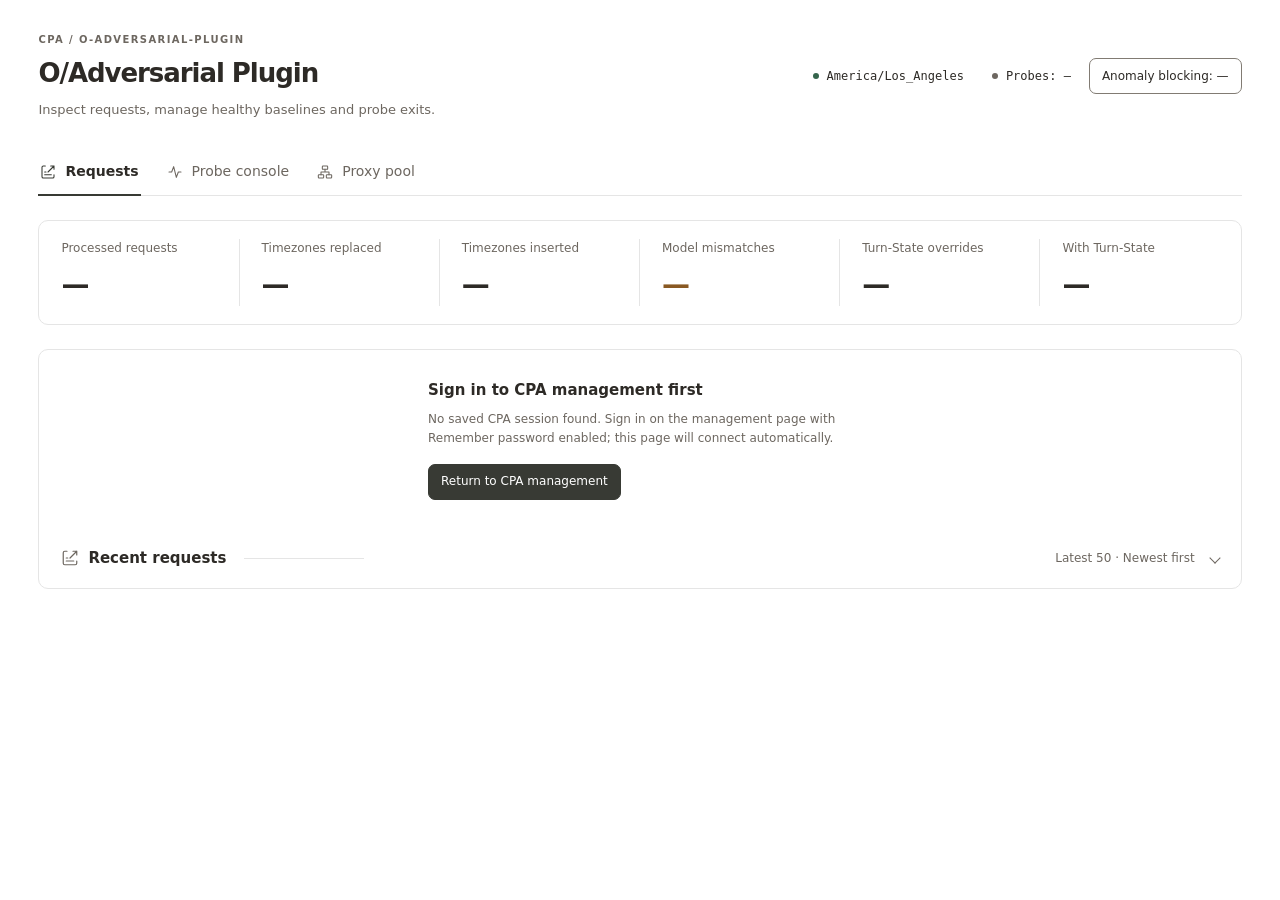
==== src/web/index.html @ 6261b46d "fix(accounts): configure policy and bound evidence Make accepted state lengths configurable, separat" ====
<!doctype html>
<html lang="zh-CN">
<head>
  <meta charset="utf-8">
  <meta name="viewport" content="width=device-width, initial-scale=1">
  <title data-i18n="O/对抗插件 · CPA">O/对抗插件 · CPA</title>
  <style>
    :root{color-scheme:light;--bg:#fff;--card:#fff;--subtle:#f6f6f6;--text:#2d2a26;--muted:#6d6760;--line:#e5e5e5;--control-line:#817b73;--accent:#383a34;--accent-ink:#fff;--soft:#eeefec;--warn:#895923;--warn-bg:#f5ecdf;--ok:#35654c;--ok-bg:#eaf2ed;--danger:#9c4439;--danger-bg:#f8eeeb;--scroll:#a29c95}
    :root[data-theme="light"]{--bg:#faf9f5;--card:#f0eee8;--subtle:#e9e6df;--text:#2d2a26;--muted:#6d6760;--line:#dedbd3;--soft:#e5e7df;--accent:#42483b;--accent-ink:#fff}
    :root[data-theme="dark"]{color-scheme:dark;--bg:#151412;--card:#1d1b18;--subtle:#262320;--text:#f6f4f1;--muted:#c9c3bb;--line:#3a3530;--control-line:#81786d;--accent:#e0ddd5;--accent-ink:#24221e;--soft:#363830;--warn:#efd0a3;--warn-bg:#3a3023;--ok:#b8dfc4;--ok-bg:#293e33;--danger:#f1b9ae;--danger-bg:#452e29;--scroll:#81786d}
    *{box-sizing:border-box;scrollbar-width:thin;scrollbar-color:var(--scroll) var(--subtle)}
    ::-webkit-scrollbar{width:9px;height:9px}::-webkit-scrollbar-track{background:var(--subtle)}::-webkit-scrollbar-thumb{background:var(--scroll);border:2px solid var(--subtle);border-radius:8px}::-webkit-scrollbar-thumb:hover{background:var(--muted)}::-webkit-scrollbar-corner{background:var(--subtle)}
    body{margin:0;background:var(--bg);color:var(--text);font:14px/1.6 system-ui,-apple-system,"Segoe UI","Microsoft YaHei",sans-serif}
    main{max-width:1440px;margin:auto;padding:32px clamp(16px,3vw,40px) 40px}header{display:flex;align-items:center;justify-content:space-between;gap:24px;margin-bottom:28px}
    .eyebrow{font-size:10px;font-weight:650;letter-spacing:.14em;color:var(--muted)}h1{font-size:26px;letter-spacing:-.04em;font-weight:650;margin:5px 0}h2{font-size:15px;font-weight:650;margin:0}p{margin:0;color:var(--muted)}header p{font-size:13px}code{font:12px/1.6 ui-monospace,SFMono-Regular,Consolas,monospace}
    .chip-grid{display:flex;justify-content:flex-end;gap:8px;align-items:center;flex-wrap:wrap;max-width:560px}.target{display:flex;align-items:center;gap:8px;padding:7px 10px;white-space:nowrap;font-size:12px}.dot{width:6px;height:6px;border-radius:50%;background:var(--ok)}
    .tabs{display:flex;gap:24px;border-bottom:1px solid var(--line);margin:0 0 24px}.tabs button.tab{position:relative;border:0;border-radius:0;padding:12px 2px;background:transparent;color:var(--muted);font-size:14px}.tabs button.tab.active{color:var(--text);font-weight:650}.tabs button.tab.active:after{content:"";position:absolute;left:0;right:0;bottom:-1px;height:2px;background:var(--accent)}
    .cards{display:grid;grid-template-columns:repeat(6,minmax(0,1fr));gap:0;margin-bottom:24px;padding:18px 0;background:var(--card);border:1px solid var(--line);border-radius:10px}.cards-four{grid-template-columns:repeat(4,minmax(0,1fr))}.card{min-width:0;padding:0 22px;border-right:1px solid var(--line)}.card:last-child{border:0}.label{font-size:12px;color:var(--muted);margin-bottom:6px}.number{font-size:28px;font-weight:600;line-height:1.5;font-variant-numeric:tabular-nums;overflow-wrap:anywhere}.number.warn{color:var(--warn)}.number.ok{color:var(--ok)}#probe-status{font-size:22px}#probe-priority{font-size:18px}#probe-activity,#pool-policy{font-size:12px;font-weight:450;line-height:1.7}
    .panel{background:var(--card);border:1px solid var(--line);border-radius:10px;overflow:hidden;margin-bottom:24px}.toolbar{display:flex;align-items:center;justify-content:space-between;flex-wrap:wrap;gap:12px;padding:18px 22px;border-bottom:1px solid var(--line)}.actions{display:flex;align-items:center;flex-wrap:wrap;gap:8px;color:var(--muted);font-size:12px}#probe-times{flex-basis:100%;margin-top:2px}
    button,a.primary{cursor:pointer;border:1px solid var(--control-line);border-radius:7px;background:transparent;color:var(--text);padding:7px 12px;min-height:36px;font:inherit;font-size:12px;text-decoration:none}button:hover:not(:disabled){background:var(--subtle);border-color:var(--muted)}button:disabled{opacity:.55;cursor:not-allowed}button.primary,a.primary{background:var(--accent);border-color:var(--accent);color:var(--accent-ink)}button.primary:hover:not(:disabled),a.primary:hover{background:var(--text);color:var(--bg)}a.primary{display:inline-block}
    :is(button,a,input,select,summary,[tabindex]):focus-visible{outline:2px solid var(--accent);outline-offset:3px}.switch-btn.on{background:var(--ok-bg);border-color:var(--ok);color:var(--ok)}.icon-btn{font-size:12px;padding:5px 9px;min-height:32px}.icon-btn.paused{color:var(--accent)}.control-cell{white-space:nowrap}.control-cell button+button{margin-left:6px}
    .table-wrap{overflow:auto;scrollbar-gutter:stable}table{width:100%;border-collapse:collapse;text-align:left;white-space:nowrap}th{font-size:11px;color:var(--muted);font-weight:550;background:var(--subtle);padding:12px 18px}td{padding:16px 18px;border-top:1px solid var(--line);vertical-align:top;font-size:12px}td.model{max-width:210px;white-space:normal;overflow-wrap:anywhere;font-weight:550}tbody tr:hover{background:var(--subtle)}.time{font-size:12px;font-variant-numeric:tabular-nums}.sub,.probe-note{font-size:12px;color:var(--muted)}.none{color:var(--muted)}.src{font-size:11px;color:var(--muted);margin-left:6px}#probe-history td:last-child,#probe-success-history td:last-child{min-width:200px;max-width:440px;white-space:normal;overflow-wrap:anywhere}
    .badge{display:inline-block;padding:3px 8px;border-radius:5px;font-size:11px;font-weight:550;line-height:1.6;background:var(--soft);color:var(--accent)}.badge.inserted,.badge.probe-ok,.badge.state-ok{background:var(--ok-bg);color:var(--ok)}.badge.mismatch,.badge.override,.badge.state-warn{background:var(--warn-bg);color:var(--warn)}.badge.mismatch,.badge.override,.badge.skipped{margin-left:6px}.badge.probe-fail,.badge.state-fail{background:var(--danger-bg);color:var(--danger)}.badge.unchanged,.badge.skipped,.badge.state-off{background:var(--subtle);color:var(--muted)}.badge.state-rest{background:var(--soft);color:var(--accent)}.ttl-cell>.badge{margin:0 4px 5px 0}.paused-row td.model{color:var(--muted)}.ttl-cell,.turnstate,.budget{font-variant-numeric:tabular-nums}.ttl-cell .bar{height:4px;border-radius:2px;background:var(--line);margin:8px 0;max-width:150px}.ttl-cell .bar i{display:block;height:100%;border-radius:inherit;background:var(--ok)}
    .candidate-time{margin-top:16px;color:var(--muted);font-size:11px}
    .probe-records td.model{min-width:130px}
    .ip-toggle{margin-left:6px;padding:3px 8px;border-color:transparent;background:var(--soft);color:var(--accent)}
    .egress-ip{min-width:180px;max-width:300px;white-space:normal;overflow-wrap:anywhere}.egress-ip code{font-variant-numeric:tabular-nums}.egress-ip .sub{margin-top:3px;font-size:11px}
    .probe-records>summary{cursor:pointer;list-style:none}.probe-records>summary::-webkit-details-marker{display:none}.probe-records>summary:after{content:"";width:7px;height:7px;flex-shrink:0;border:solid var(--muted);border-width:0 1.5px 1.5px 0;transform:rotate(45deg);margin-left:4px}.probe-records[open]>summary:after{transform:rotate(225deg)}.probe-records:not([open])>summary{border-bottom:0}.probe-records>summary:hover{background:var(--subtle)}.probe-records>summary .probe-note{margin-left:auto;font-size:12px;font-weight:400}
    .probe-settings{border-bottom:1px solid var(--line)}.probe-settings summary{display:flex;align-items:center;flex-wrap:wrap;gap:12px;padding:14px 22px;cursor:pointer;list-style:none;font-size:12px}.probe-settings summary::-webkit-details-marker{display:none}.probe-settings summary:after{content:"";width:7px;height:7px;border:solid var(--muted);border-width:0 1.5px 1.5px 0;transform:rotate(45deg);margin-left:auto;margin-right:4px}.probe-settings[open] summary:after{transform:rotate(225deg)}.probe-settings summary:hover{background:var(--subtle)}.settings-title{font-weight:600}.settings-body{display:grid;grid-template-columns:1fr 1fr;padding:0 22px 18px;gap:24px}.settings-line{display:flex;align-items:center;flex-wrap:wrap;gap:8px;font-size:12px;padding:14px 0 0;border-top:1px solid var(--line)}.settings-line label{flex-basis:100%;font-weight:550}.settings-line input{width:84px}.settings-line .sub,.settings-line [role=status]{flex-basis:100%}.settings-error{color:var(--danger)}
    input,select{border:1px solid var(--control-line);border-radius:6px;background:var(--bg);color:var(--text);padding:8px 10px;font:inherit;min-height:36px}input[type=checkbox]{accent-color:var(--accent);min-height:auto}input::placeholder{color:var(--muted)}.exit-form{display:grid;grid-template-columns:repeat(2,minmax(0,1fr));gap:16px 24px;padding:22px;border-bottom:1px solid var(--line);background:var(--subtle)}.exit-form label{display:flex;flex-direction:column;gap:6px;font-size:12px}.exit-form input,.exit-form select{width:100%;min-width:0}.exit-form .wide{grid-column:1/-1}.exit-form .check{flex-direction:row;flex-wrap:wrap;align-items:center}.exit-form .check input{width:auto}
    .exit-check{border-top:1px solid var(--line);margin-top:14px;padding-top:12px}.exit-check-head{display:flex;align-items:center;flex-wrap:wrap;gap:10px}.exit-check-head strong{font-size:12px;font-weight:550;margin-right:auto}.exit-check p{font-size:12px;margin-top:8px}.exit-check ol{padding-left:20px;margin:10px 0 0;font-size:12px}.exit-check li{padding:3px 0;overflow-wrap:anywhere}.exit-check code{margin:0 8px}.egress-help{padding:14px 22px;border-bottom:1px solid var(--line);font-size:12px;display:flex;align-items:center;gap:12px;flex-wrap:wrap}.egress-help span{flex:1;min-width:220px}
    .exit-item{padding:20px 22px;border-top:1px solid var(--line)}.exit-item:first-child{border-top:0}.exit-main{display:grid;grid-template-columns:minmax(180px,1fr) minmax(90px,.38fr) minmax(150px,.6fr) auto;gap:20px;align-items:center}.exit-identity{min-width:0}.exit-name{font-size:14px;font-weight:600;margin:0 0 4px;overflow-wrap:anywhere}.exit-address{font:12px/1.6 ui-monospace,SFMono-Regular,Consolas,monospace;color:var(--muted);overflow-wrap:anywhere}.exit-kind{font-size:11px;color:var(--muted);margin-left:8px}.exit-budget .label{margin-bottom:3px}.exit-meta{display:flex;flex-wrap:wrap;gap:6px 20px;margin-top:14px;padding-top:12px;border-top:1px solid var(--line);font-size:12px;color:var(--muted);overflow-wrap:anywhere}.exit-error{flex-basis:100%;min-width:0;white-space:normal}.exit-ops{display:flex;gap:8px;flex-wrap:wrap}.exit-ops .edit{background:var(--soft);border-color:transparent;color:var(--accent)}.exit-ops .edit:hover{border-color:var(--accent)}
    .empty{text-align:center;white-space:normal;color:var(--muted);padding:48px 24px;font-size:13px}.footer{display:flex;justify-content:space-between;flex-wrap:wrap;gap:12px;padding:14px 22px;border-top:1px solid var(--line);color:var(--muted);font-size:11px}.login{padding:28px;max-width:480px;margin:auto}.login h2{margin-bottom:8px}.login p{font-size:12px;margin-bottom:16px}.hidden{display:none!important}.status{font-size:12px;color:var(--muted);margin-top:12px}
    @media(max-width:1100px){header{align-items:flex-start;flex-direction:column;gap:14px}.chip-grid{justify-content:flex-start;max-width:none}.cards:not(.cards-four){grid-template-columns:repeat(3,minmax(0,1fr));row-gap:20px}.cards:not(.cards-four) .card:nth-child(3){border-right:0}.exit-main{grid-template-columns:minmax(0,1fr) auto}.exit-identity{grid-column:1;grid-row:1}.exit-state{grid-column:1;grid-row:2}.exit-budget{grid-column:1;grid-row:3}.exit-ops{grid-column:2;grid-row:1/4;flex-direction:column}}
    @media(max-width:720px){main{padding:22px 14px}.cards,.cards:not(.cards-four){grid-template-columns:repeat(2,minmax(0,1fr));row-gap:20px}.card{padding:0 14px}.card:nth-child(even){border-right:0}.cards:not(.cards-four) .card:nth-child(3){border-right:1px solid var(--line)}h1{font-size:24px}.number{font-size:24px}.toolbar,.exit-item{padding:16px}.toolbar>.actions{flex-basis:100%}.settings-body{grid-template-columns:1fr;padding:0 16px 18px;gap:18px}.probe-settings summary{padding:14px 16px}#settings-summary{order:3;flex-basis:100%}.exit-form{grid-template-columns:1fr;padding:16px}.exit-main{gap:12px}.tabs{gap:6px 18px;flex-wrap:wrap}button,.icon-btn,input,select,a.primary{min-height:44px}.table-wrap{max-width:100%}th,td{padding:12px}.chip-grid{gap:4px}.target{padding:4px 7px}.footer{padding:14px 16px}#probe-values-wrap th:last-child,#probe-values-wrap td:last-child{position:sticky;right:0;background:var(--card);border-left:1px solid var(--line)}.control-cell button{display:block;margin:0 0 6px!important}}
    .section-icon{width:18px;height:18px;flex:none;color:var(--muted)}.section-heading,.settings-title,.tabs button.tab{display:inline-flex;align-items:center;gap:9px}.section-heading{flex:1;min-width:160px}.section-heading:after{content:"";height:1px;background:var(--line);flex:1;min-width:24px;max-width:120px;margin-left:9px}.tabs .section-icon{width:16px;height:16px}.tabs .active .section-icon{color:var(--accent)}.egress-name{max-width:260px;min-width:140px;white-space:normal;overflow-wrap:anywhere}@media(max-width:1100px){html:not([lang^="zh"]) .cards-four{grid-template-columns:repeat(2,minmax(0,1fr));row-gap:18px}html:not([lang^="zh"]) .cards-four .card:nth-child(2){border-right:0}}
    @media(max-width:720px){#view-pool .cards-four{grid-template-columns:repeat(3,minmax(0,1fr))}#view-pool .card:nth-child(2){border-right:1px solid var(--line)}#view-pool .card:nth-child(3){border-right:0}#view-pool .card:last-child{grid-column:1/-1;border-top:1px solid var(--line);padding-top:14px}}
    @media(forced-colors:active){button,.badge,.tabs button.tab.active{border:1px solid ButtonText}.tabs button.tab.active:after{background:Highlight}}
  </style>
</head>
<body>
<main>
  <header>
    <div><div class="eyebrow">CPA / O-ADVERSARIAL-PLUGIN</div><h1><span data-i18n="O/对抗插件">O/对抗插件</span></h1><p><span data-i18n="查看请求处理、管理健康基线与探测出口。">查看请求处理、管理健康基线与探测出口。</span></p></div>
    <div class="chip-grid"><div class="target"><span class="dot"></span><code>America/Los_Angeles</code></div><div class="target hidden" id="override-chip" title="请求侧 X-Codex-Turn-State 覆写状态" data-i18n-title="请求侧 X-Codex-Turn-State 覆写状态"><span class="dot" id="override-dot"></span><code id="override-label"><span data-i18n="覆写：—">覆写：—</span></code></div><div class="target" title="探测引擎状态" data-i18n-title="探测引擎状态"><span class="dot" id="probe-dot"></span><code id="probe-label"><span data-i18n="探测：—">探测：—</span></code></div><button id="reject-toggle" type="button" class="switch-btn" title="业务流量确认异常时按此开关拦截；探测失败仅在没有可用健康基线时参与拦截，预备失败不影响仍有效的业务值" data-i18n-title="业务流量确认异常时按此开关拦截；探测失败仅在没有可用健康基线时参与拦截，预备失败不影响仍有效的业务值"><span data-i18n="异常请求拦截：—">异常请求拦截：—</span></button></div>
  </header>
  <nav class="tabs" aria-label="插件功能" data-i18n-aria-label="插件功能">
    <button id="tab-records" type="button" class="tab active" aria-current="page"><svg class="section-icon" viewBox="0 0 24 24" fill="none" stroke="currentColor" stroke-width="1.6" stroke-linecap="round" stroke-linejoin="round" aria-hidden="true" focusable="false"><path d="M8 3H5a2 2 0 0 0-2 2v14a2 2 0 0 0 2 2h14a2 2 0 0 0 2-2v-3"/><path d="M16 3h5v5M21 3l-9 9M7 12h2M7 16h10"/></svg><span><span data-i18n="请求记录">请求记录</span></span></button>
    <button id="tab-router" type="button" class="tab"><svg class="section-icon" viewBox="0 0 24 24" fill="none" stroke="currentColor" stroke-width="1.6" stroke-linecap="round" stroke-linejoin="round" aria-hidden="true" focusable="false"><path d="M3 12h4l3-8 4 16 3-8h4"/></svg><span><span data-i18n="探测控制台">探测控制台</span></span></button>
    <button id="tab-pool" type="button" class="tab"><svg class="section-icon" viewBox="0 0 24 24" fill="none" stroke="currentColor" stroke-width="1.6" stroke-linecap="round" stroke-linejoin="round" aria-hidden="true" focusable="false"><rect x="8" y="3" width="8" height="5" rx="1"/><rect x="2" y="16" width="8" height="5" rx="1"/><rect x="14" y="16" width="8" height="5" rx="1"/><path d="M12 8v4M6 16v-4h12v4"/></svg><span><span data-i18n="代理池">代理池</span></span></button>
  </nav>
  <section id="view-records">
    <section class="cards" aria-label="处理统计" data-i18n-aria-label="处理统计">
      <div class="card"><div class="label"><span data-i18n="已处理请求">已处理请求</span></div><div class="number" id="total">—</div></div>
      <div class="card"><div class="label"><span data-i18n="已替换时区">已替换时区</span></div><div class="number" id="replaced">—</div></div>
      <div class="card"><div class="label"><span data-i18n="已补充时区">已补充时区</span></div><div class="number" id="inserted">—</div></div>
      <div class="card"><div class="label"><span data-i18n="上游模型不一致">上游模型不一致</span></div><div class="number warn" id="mismatches">—</div></div>
      <div class="card"><div class="label"><span data-i18n="Turn-State 已覆写">Turn-State 已覆写</span></div><div class="number" id="overridden">—</div></div>
      <div class="card"><div class="label"><span data-i18n="含 Turn-State">含 Turn-State</span></div><div class="number" id="turnstates">—</div></div>
    </section>
    <section class="panel">
      <div class="login hidden" id="auth-notice">
        <h2><span data-i18n="请先登录 CPA 管理页">请先登录 CPA 管理页</span></h2><p id="auth-message" role="status"></p>
        <a class="primary" id="management-login" target="_top"><span data-i18n="返回 CPA 管理页">返回 CPA 管理页</span></a>
      </div>
      <details class="probe-records" id="request-history-panel">
      <summary class="toolbar"><h2 class="section-heading"><svg class="section-icon" viewBox="0 0 24 24" fill="none" stroke="currentColor" stroke-width="1.6" stroke-linecap="round" stroke-linejoin="round" aria-hidden="true" focusable="false"><path d="M8 3H5a2 2 0 0 0-2 2v14a2 2 0 0 0 2 2h14a2 2 0 0 0 2-2v-3"/><path d="M16 3h5v5M21 3l-9 9M7 12h2M7 16h10"/></svg><span><span data-i18n="最近请求">最近请求</span></span></h2><span class="probe-note" data-i18n="最近 50 条 · 最新在前">最近 50 条 · 最新在前</span></summary>
      <div class="toolbar"><span id="refresh-note"><span data-i18n="正在连接">正在连接</span></span><button id="refresh" type="button" disabled><span data-i18n="刷新">刷新</span></button></div>
      <div class="table-wrap hidden" id="results" tabindex="0" role="region" aria-label="最近请求，可横向滚动" data-i18n-aria-label="最近请求，可横向滚动"><table>
        <thead><tr><th><span data-i18n="请求时间（UTC+8）">请求时间（UTC+8）</span></th><th><span data-i18n="模型">模型</span></th><th><span data-i18n="上游响应模型">上游响应模型</span></th><th><span data-i18n="原时区">原时区</span></th><th><span data-i18n="替换后时区">替换后时区</span></th><th><span data-i18n="处理方式">处理方式</span></th><th>X-Codex-Turn-State</th></tr></thead>
        <tbody id="rows"></tbody>
      </table></div>
      <div class="footer"><span><span data-i18n="保留最近 200 条记录 · 本地快照自动恢复">保留最近 200 条记录 · 本地快照自动恢复</span></span><span><span data-i18n="自动复用 CPA 登录">自动复用 CPA 登录</span></span></div>
      </details>
    </section>
  </section>
  <section id="view-router" class="hidden">
    <section class="cards cards-four" aria-label="探测统计" data-i18n-aria-label="探测统计">
      <div class="card"><div class="label"><span data-i18n="探测状态">探测状态</span></div><div class="number" id="probe-status">—</div></div>
      <div class="card"><div class="label"><span data-i18n="优先探测模型">优先探测模型</span></div><div class="number" id="probe-priority">—</div></div>
      <div class="card"><div class="label"><span data-i18n="探测成功 / 总探测">探测成功 / 总探测</span></div><div class="number" id="probe-counts">—</div></div>
      <div class="card"><div class="label"><span data-i18n="最近探测活动">最近探测活动</span></div><div class="number" id="probe-activity">—</div></div>
    </section>
    <details class="panel probe-records" id="account-routing-panel" open>
      <summary class="toolbar"><h2 class="section-heading"><svg class="section-icon" viewBox="0 0 24 24" fill="none" stroke="currentColor" stroke-width="1.6" stroke-linecap="round" stroke-linejoin="round" aria-hidden="true" focusable="false"><path d="M4 6h16M4 12h10M4 18h7"/><path d="m15 15 3 3 4-5"/></svg><span data-i18n="实验性账号健康路由">实验性账号健康路由</span></h2><span class="probe-note" id="account-routing-note" data-i18n="只读监测">只读监测</span></summary>
      <div class="table-wrap" tabindex="0" role="region" aria-label="账号与模型健康状态，可横向滚动" data-i18n-aria-label="账号与模型健康状态，可横向滚动"><table>
        <thead><tr><th data-i18n="账号标识">账号标识</th><th data-i18n="模型族">模型族</th><th data-i18n="健康状态">健康状态</th><th data-i18n="State 长度">State 长度</th><th data-i18n="最近观测（UTC+8）">最近观测（UTC+8）</th><th data-i18n="冷却 / 原因">冷却 / 原因</th></tr></thead>
        <tbody id="account-routing-rows"></tbody>
      </table></div>
      <div class="footer"><span data-i18n="仅展示脱敏账号标识及探测、业务观测结果，不展示凭据。">仅展示脱敏账号标识及探测、业务观测结果，不展示凭据。</span><span data-i18n="同优先级内路由 · 全部冷却时回退 CPA 原调度">同优先级内路由 · 全部冷却时回退 CPA 原调度</span></div>
    </details>
    <section class="panel">
      <div class="toolbar"><h2 class="section-heading"><svg class="section-icon" viewBox="0 0 24 24" fill="none" stroke="currentColor" stroke-width="1.6" stroke-linecap="round" stroke-linejoin="round" aria-hidden="true" focusable="false"><path d="m12 3 8 3v6c0 5-8 9-8 9s-8-4-8-9V6l8-3Z"/><path d="m8 12 3 3 5-6"/></svg><span><span data-i18n="模型健康基线">模型健康基线</span></span></h2><div class="actions"><button id="round-start" type="button" class="primary" title="启用自动预备并开始一轮探测：跳过健康值仍充裕或已备好接班值的模型；所有任务串行执行" data-i18n-title="启用自动预备并开始一轮探测：跳过健康值仍充裕或已备好接班值的模型；所有任务串行执行"><span data-i18n="开始探测">开始探测</span></button><button id="round-stop" type="button" title="取消本轮排队和在途探测，在下一个尝试边界生效；保持自动预备原状态，临近到期时仍可再次探测" data-i18n-title="取消本轮排队和在途探测，在下一个尝试边界生效；保持自动预备原状态，临近到期时仍可再次探测"><span data-i18n="停止当前轮">停止当前轮</span></button><button id="all-stop" type="button" title="取消所有探测并停止自动预备；重启后保持停止，直到再次点击开始探测；已获得的健康值保留" data-i18n-title="取消所有探测并停止自动预备；重启后保持停止，直到再次点击开始探测；已获得的健康值保留"><span data-i18n="停止全部">停止全部</span></button><span id="probe-times" class="probe-note">—</span></div></div>
      <details class="probe-settings" id="probe-settings">
        <summary><span class="settings-title"><svg class="section-icon" viewBox="0 0 24 24" fill="none" stroke="currentColor" stroke-width="1.6" stroke-linecap="round" stroke-linejoin="round" aria-hidden="true" focusable="false"><path d="M4 7h8m4 0h4M4 17h3m4 0h9"/><circle cx="14" cy="7" r="2"/><circle cx="9" cy="17" r="2"/></svg><span><span data-i18n="探测设置">探测设置</span></span></span><span class="sub" id="settings-summary"><span data-i18n="提前预备 · 串行间隔">提前预备 · 串行间隔</span></span></summary>
        <div class="settings-body">
      <div class="settings-line"><label for="prefetch-minutes"><span data-i18n="提前预备">提前预备</span></label><input id="prefetch-minutes" type="number" min="0" step="1" inputmode="numeric" aria-label="提前预备分钟数" data-i18n-aria-label="提前预备分钟数"><span><span data-i18n="分钟">分钟</span></span><button id="prefetch-save" type="button"><span data-i18n="确认保存">确认保存</span></button><span id="prefetch-feedback" role="status"></span><span class="sub"><span data-i18n="有效期结束前提前准备下一份健康值。0 关闭自动预备；保存不会恢复已停止或暂停的探测。">有效期结束前提前准备下一份健康值。0 关闭自动预备；保存不会恢复已停止或暂停的探测。</span></span></div>
      <div class="settings-line"><label for="probe-interval-seconds"><span data-i18n="串行间隔">串行间隔</span></label><input id="probe-interval-seconds" type="number" min="1" max="3600" step="1" inputmode="numeric" aria-label="探测串行间隔秒数" data-i18n-aria-label="探测串行间隔秒数"><span><span data-i18n="秒">秒</span></span><button id="probe-interval-save" type="button"><span data-i18n="确认保存">确认保存</span></button><span id="probe-interval-feedback" role="status"></span><span class="sub"><span data-i18n="1–3600 秒，设置重试与跨模型探测的等待时间。下一次等待起生效，重启后保留。">1–3600 秒，设置重试与跨模型探测的等待时间。下一次等待起生效，重启后保留。</span></span></div>
        </div>
      </details>
      <div class="table-wrap" id="probe-values-wrap" tabindex="0" role="region" aria-label="模型健康基线，可横向滚动" data-i18n-aria-label="模型健康基线，可横向滚动"><table>
        <thead><tr><th><span data-i18n="模型">模型</span></th><th><span data-i18n="状态长度">状态长度</span></th><th><span data-i18n="来源">来源</span></th><th><span data-i18n="签发时间（UTC+8）">签发时间（UTC+8）</span></th><th><span data-i18n="到期时间（UTC+8）">到期时间（UTC+8）</span></th><th><span data-i18n="有效期 / 状态">有效期 / 状态</span></th><th><span data-i18n="操作">操作</span></th></tr></thead>
        <tbody id="probe-values"></tbody>
      </table></div>
    </section>
    <details class="panel probe-records" id="probe-history-panel">
      <summary class="toolbar"><h2 class="section-heading"><svg class="section-icon" viewBox="0 0 24 24" fill="none" stroke="currentColor" stroke-width="1.6" stroke-linecap="round" stroke-linejoin="round" aria-hidden="true" focusable="false"><path d="M3 11a9 9 0 1 1 2.7 7M3 4v7h7"/><path d="M12 7v5l3 2"/></svg><span><span data-i18n="探测记录">探测记录</span></span></h2><span class="probe-note"><span data-i18n="最近 50 条 · 最新在前">最近 50 条 · 最新在前</span></span></summary>
      <div class="table-wrap" id="probe-history-wrap" tabindex="0" role="region" aria-label="探测记录，可横向滚动" data-i18n-aria-label="探测记录，可横向滚动"><table>
        <thead><tr><th><span data-i18n="时间（UTC+8）">时间（UTC+8）</span></th><th><span data-i18n="模型">模型</span></th><th><span data-i18n="出口">出口</span></th><th><span data-i18n="代理回报地址">代理回报地址</span> <button class="ip-toggle" type="button" id="probe-ip-toggle" aria-pressed="false" aria-label="显示出口 IP" data-i18n="显示" data-i18n-aria-label="显示出口 IP">显示</button></th><th><span data-i18n="结果">结果</span></th><th><span data-i18n="耗时">耗时</span></th><th><span data-i18n="说明">说明</span></th></tr></thead>
        <tbody id="probe-history"></tbody>
      </table></div>
    </details>
    <details class="panel probe-records" id="probe-success-history-panel">
      <summary class="toolbar"><h2 class="section-heading"><svg class="section-icon" viewBox="0 0 24 24" fill="none" stroke="currentColor" stroke-width="1.6" stroke-linecap="round" stroke-linejoin="round" aria-hidden="true" focusable="false"><circle cx="12" cy="12" r="9"/><path d="m8 12 3 3 5-6"/></svg><span><span data-i18n="成功记录">成功记录</span></span></h2><span class="probe-note"><span data-i18n="独立保留最近 50 条 · 最新在前">独立保留最近 50 条 · 最新在前</span></span></summary>
      <div class="table-wrap" id="probe-success-history-wrap" tabindex="0" role="region" aria-label="成功记录，可横向滚动" data-i18n-aria-label="成功记录，可横向滚动"><table>
        <thead><tr><th><span data-i18n="时间（UTC+8）">时间（UTC+8）</span></th><th><span data-i18n="模型">模型</span></th><th><span data-i18n="出口">出口</span></th><th><span data-i18n="代理回报地址">代理回报地址</span> <button class="ip-toggle" type="button" id="probe-success-ip-toggle" aria-pressed="false" aria-label="显示出口 IP" data-i18n="显示" data-i18n-aria-label="显示出口 IP">显示</button></th><th><span data-i18n="结果">结果</span></th><th><span data-i18n="耗时">耗时</span></th><th><span data-i18n="说明">说明</span></th></tr></thead>
        <tbody id="probe-success-history"></tbody>
      </table></div>
    </details>
  </section>
  <section id="view-pool" class="hidden">
    <section class="cards cards-four" aria-label="代理池统计" data-i18n-aria-label="代理池统计">
      <div class="card"><div class="label"><span data-i18n="出口总数">出口总数</span></div><div class="number" id="pool-total">—</div></div>
      <div class="card"><div class="label"><span data-i18n="可用出口">可用出口</span></div><div class="number ok" id="pool-active">—</div></div>
      <div class="card"><div class="label"><span data-i18n="冷却 / 轮休">冷却 / 轮休</span></div><div class="number warn" id="pool-cooling">—</div></div>
      <div class="card"><div class="label"><span data-i18n="冷却策略">冷却策略</span></div><div class="number" id="pool-policy">—</div></div>
    </section>
    <section class="panel">
      <div class="toolbar"><h2 class="section-heading"><svg class="section-icon" viewBox="0 0 24 24" fill="none" stroke="currentColor" stroke-width="1.6" stroke-linecap="round" stroke-linejoin="round" aria-hidden="true" focusable="false"><rect x="8" y="3" width="8" height="5" rx="1"/><rect x="2" y="16" width="8" height="5" rx="1"/><rect x="14" y="16" width="8" height="5" rx="1"/><path d="M12 8v4M6 16v-4h12v4"/></svg><span><span data-i18n="代理出口池">代理出口池</span></span></h2><div class="actions"><span class="probe-note" id="pool-note"><span data-i18n="普通出口成功后轮休，聚合池永不冷却">普通出口成功后轮休，聚合池永不冷却</span></span><button id="pool-add" type="button"><span data-i18n="新增代理 / 聚合池">新增代理 / 聚合池</span></button><button id="pool-reset-all" type="button" title="全部重置：立即清除所有出口的冷却 / 轮休" data-i18n-title="全部重置：立即清除所有出口的冷却 / 轮休"><span data-i18n="全部重置">全部重置</span></button></div></div>
      <div id="exit-form" class="exit-form hidden">
        <h2 id="exit-form-title" class="wide"><span data-i18n="新增代理">新增代理</span></h2>
        <label><span data-i18n="名称">名称</span><input id="exit-label" type="text" maxlength="64" placeholder="可选，例如备用出口" data-i18n-placeholder="可选，例如备用出口"></label>
        <label><span data-i18n="类型">类型</span><select id="exit-kind"><option value="plain"><span data-i18n="单代理">单代理</span></option><option value="pool"><span data-i18n="Pool 聚合代理池">Pool 聚合代理池</span></option></select></label>
        <label class="wide"><span data-i18n="代理地址">代理地址</span><input id="exit-url" type="text" autocomplete="off" spellcheck="false" placeholder="例如 socks5h://proxy.example.com:1080" data-i18n-placeholder="例如 socks5h://proxy.example.com:1080"></label>
        <label><span data-i18n="用户名">用户名</span><input id="exit-username" type="text" autocomplete="off" placeholder="编辑时留空保留原值" data-i18n-placeholder="编辑时留空保留原值"></label>
        <label><span data-i18n="密码">密码</span><input id="exit-password" type="password" autocomplete="new-password" placeholder="编辑时留空保留原值" data-i18n-placeholder="编辑时留空保留原值"></label>
        <label class="check wide"><input id="exit-clear-auth" type="checkbox"><span data-i18n="清除已有认证（无认证代理）">清除已有认证（无认证代理）</span><span id="exit-auth-note" class="sub"></span></label>
        <label><span data-i18n="每轮基础次数">每轮基础次数</span><input id="exit-attempts" type="number" min="0" max="1000000" step="1" value="0"><span class="sub"><span data-i18n="0 继承全局：单代理 3 次，聚合池 100 次，以实际配置为准">0 继承全局：单代理 3 次，聚合池 100 次，以实际配置为准</span></span></label>
        <label><span data-i18n="探测次数倍率">探测次数倍率</span><input id="exit-multiplier" type="number" min="0.01" max="100" step="0.01" value="1"><span class="sub"><span data-i18n="每轮预算 = 基础次数 × 倍率，向上取整">每轮预算 = 基础次数 × 倍率，向上取整</span></span></label>
        <div class="actions wide"><button id="exit-save" type="button"><span data-i18n="确认保存">确认保存</span></button><button id="exit-cancel" type="button"><span data-i18n="取消">取消</span></button><span id="exit-feedback" role="status"></span></div>
        <p class="sub wide"><span data-i18n="保存后加入总代理池，后续尝试使用新参数；已发出的请求允许结束。不会自动启动探测，也不会解除原有禁用状态。面板配置优先于配置文件并在重启后保留。">保存后加入总代理池，后续尝试使用新参数；已发出的请求允许结束。不会自动启动探测，也不会解除原有禁用状态。面板配置优先于配置文件并在重启后保留。</span></p>
      </div>
      <div class="egress-help"><span data-i18n="公网实测通过所选出口向 ipify 发起 3 次独立请求，仅代表采样连接，不等同于某次模型探测出口。">公网实测通过所选出口向 ipify 发起 3 次独立请求，仅代表采样连接，不等同于某次模型探测出口。</span><button id="pool-ip-toggle" class="ip-toggle" type="button" data-i18n="显示" data-i18n-aria-label="显示出口 IP" aria-label="显示出口 IP" aria-pressed="false">显示</button></div>
      <div id="pool-wrap"><div id="pool-rows" role="list" aria-label="代理出口" data-i18n-aria-label="代理出口"></div></div>
    </section>
  </section>
  <p class="status" id="status" role="status"></p>
</main>
<script>
  // UI message -> [English, Traditional Chinese, Russian]. Simplified Chinese is the key.
  const messages={
    "实验性账号健康路由":["Experimental account health routing", "實驗性帳號健康路由", "Экспериментальная маршрутизация аккаунтов"],
    "只读监测":["Read-only monitoring", "唯讀監測", "Мониторинг без управления"],
    "账号与模型健康状态，可横向滚动":["Account and model health, horizontally scrollable", "帳號與模型健康狀態，可橫向捲動", "Состояние аккаунтов и моделей, горизонтальная прокрутка"],
    "账号标识":["Account ID", "帳號識別", "Идентификатор аккаунта"],
    "模型族":["Model family", "模型族", "Семейство моделей"],
    "健康状态":["Health", "健康狀態", "Состояние"],
    "State 长度":["State length", "State 長度", "Длина State"],
    "最近观测（UTC+8）":["Last observation (UTC+8)", "最近觀測（UTC+8）", "Последнее наблюдение (UTC+8)"],
    "冷却 / 原因":["Cooldown / reason", "冷卻 / 原因", "Ожидание / причина"],
    "仅展示脱敏账号标识及探测、业务观测结果，不展示凭据。":["Only masked account IDs and probe/traffic evidence are shown. Credentials are never displayed.", "僅顯示去識別帳號及探測、業務觀測結果，不顯示憑據。", "Показаны только обезличенные аккаунты и результаты проверок/запросов, без учётных данных."],
    "同优先级内路由 · 全部冷却时回退 CPA 原调度":["Routes within the same priority; all cooling falls back to CPA", "同優先級內路由 · 全部冷卻時回退 CPA 原調度", "Одинаковый приоритет; если все ожидают — выбор CPA"],
    "配置错误：{error}":["Configuration error: {error}", "設定錯誤：{error}", "Ошибка настройки: {error}"],
    "路由已开启 · 同优先级健康优先":["Routing enabled · healthy accounts first within the same priority", "路由已開啟 · 同優先級健康優先", "Маршрутизация включена · исправные аккаунты одного приоритета"],
    "只读监测 · 路由未开启":["Monitoring only · routing disabled", "唯讀監測 · 路由未開啟", "Только мониторинг · маршрутизация отключена"],
    "鉴权失败":["Authentication failed", "驗證失敗", "Ошибка аутентификации"],
    "瞬时失败":["Transient failure", "暫時失敗", "Временный сбой"],
    "待观察":["Awaiting evidence", "待觀察", "Ожидание данных"],
    "冷却 {time}":["Cooldown {time}", "冷卻 {time}", "Ожидание {time}"],
    "尚无账号级使用记录。完成一次 Codex 请求后，这里会按脱敏 AuthID 展示健康证据。":["No account evidence yet. Completed Codex requests appear with masked account IDs.", "尚無帳號級使用記錄。完成 Codex 請求後，將以去識別 AuthID 顯示健康證據。", "Данных об аккаунтах пока нет. После запросов Codex здесь появятся обезличенные результаты."],
    "健康":["Healthy", "健康", "Исправен"],
    "降级":["Degraded", "降級", "Ухудшение"],
    "预备就绪（{time}）":["Candidate ready ({time})","預備就緒（{time}）","Замена готова ({time})"],
    " · 本轮结束后继续自动预备":[" · Auto-prefetch continues after this round", " · 本輪結束後繼續自動預備", " · Автоподготовка продолжится после раунда"],
    " · 现有基线继续使用":[" · Existing baseline remains in use", " · 現有基線繼續使用", " · Текущий эталон остаётся в работе"],
    "0 继承全局：单代理 3 次，聚合池 100 次，以实际配置为准":["0 inherits the global setting: usually 3 for single proxies and 100 for pools.", "0 繼承全域：單一代理 3 次，聚合池 100 次，以實際設定為準", "0 — наследовать общую настройку: обычно 3 для прокси и 100 для пула."],
    "1–3600 秒，设置重试与跨模型探测的等待时间。下一次等待起生效，重启后保留。":["1–3600 seconds between retries and models. Applies from the next wait and persists after restart.", "1–3600 秒，設定重試與跨模型探測的等待時間。下次等待起生效，重新啟動後保留。", "1–3600 секунд между повторами и моделями. Действует со следующего ожидания и сохраняется после перезапуска."],
    "长度符合配置策略":["Length matches configured policy", "長度符合設定策略", "Длина соответствует настроенной политике"],
    "CPA 登录已失效，请返回管理页重新登录。":["Your CPA session has expired. Sign in again on the management page.", "CPA 登入已失效，請返回管理頁重新登入。", "Сеанс CPA истёк. Войдите снова на странице управления."],
    "O/对抗插件":["O/Adversarial Plugin", "O/對抗外掛", "O/Adversarial Plugin"],
    "O/对抗插件 · CPA":["O/Adversarial Plugin · CPA", "O/對抗外掛 · CPA", "O/Adversarial Plugin · CPA"],
    "Pool 聚合代理池":["Aggregated proxy pool", "聚合代理池", "Агрегированный пул прокси"],
    "Turn-State 已覆写":["Turn-State overrides", "Turn-State 已覆寫", "Подмены Turn-State"],
    "{base} × {multiplier} = {count} 次":["Attempts: {base} × {multiplier} = {count}", "{base} × {multiplier} = {count} 次", "Попытки: {base} × {multiplier} = {count}"],
    "{count} 分钟":["{count} min", "{count} 分鐘", "{count} мин"],
    "{count} 字节":["{count} bytes", "{count} 位元組", "{count} байт"],
    "{error}（{rounds} 轮，最后于 {time}（UTC+8）；是否自动补充取决于预备开关、模型暂停与基线状态）":["{error} ({rounds} rounds, last at {time} UTC+8; replenishment depends on prefetch, pause and baseline status)", "{error}（{rounds} 輪，最後於 {time}（UTC+8）；是否自動補充取決於預備開關、模型暫停與基線狀態）", "{error} ({rounds} раундов, последний: {time} UTC+8; пополнение зависит от автоподготовки, паузы и состояния эталона)"],
    "上次探测 {count} 次失败":["Failures in last probe: {count}", "上次探測 {count} 次失敗", "Ошибки последней проверки: {count}"],
    "上游 {model}":["Upstream {model}", "上游 {model}", "Ответ модели {model}"],
    "上游响应模型":["Upstream model", "上游回應模型", "Модель в ответе"],
    "上游模型不一致":["Model mismatches", "上游模型不一致", "Несовпадения моделей"],
    "不检测":["Not checked", "不檢測", "Без проверки"],
    "业务流量确认异常时按此开关拦截；探测失败仅在没有可用健康基线时参与拦截，预备失败不影响仍有效的业务值":["Block confirmed business anomalies. Probe failures affect blocking only when no healthy baseline is available.", "業務流量確認異常時依此開關攔截；探測失敗僅在沒有可用健康基線時參與攔截，不影響仍有效的業務值", "Блокировать подтверждённые аномалии рабочего трафика. Ошибки проверки влияют на блокировку только при отсутствии исправного эталона."],
    "业务流量观测到降智证据":["Degradation detected in business traffic", "業務流量觀測到降智證據", "В рабочем трафике обнаружено ухудшение"],
    "业务确认 · 降智":["Business-confirmed degradation", "業務確認 · 降智", "Ухудшение подтверждено трафиком"],
    "业务观测":["Business traffic", "業務觀測", "Рабочий трафик"],
    "串行间隔":["Probe interval", "串行間隔", "Интервал проверок"],
    "每出口尝试 {attempts} 次 · 池预算 {budget} 次":["{attempts} attempts per exit · Pool budget {budget}", "每出口嘗試 {attempts} 次 · 池預算 {budget} 次", "{attempts} попыток на выход · Бюджет пула {budget}"],
    "代理出口":["Proxy exits", "代理出口", "Прокси-выходы"],
    "代理出口池":["Proxy exits", "代理出口池", "Прокси-выходы"],
    "代理地址":["Proxy URL", "代理位址", "Адрес прокси"],
    "代理池":["Proxy pool", "代理池", "Пул прокси"],
    "代理池统计":["Proxy pool statistics", "代理池統計", "Статистика пула прокси"],
    "优先探测模型":["Priority model", "優先探測模型", "Приоритетная модель"],
    "例如 socks5h://proxy.example.com:1080":["e.g. socks5h://proxy.example.com:1080", "例如 socks5h://proxy.example.com:1080", "Например, socks5h://proxy.example.com:1080"],
    "保存不会启动探测；{budget}":["Saving does not start probes; {budget}", "儲存不會啟動探測；{budget}", "Сохранение не запускает проверки; {budget}"],
    "保存后加入总代理池，后续尝试使用新参数；已发出的请求允许结束。不会自动启动探测，也不会解除原有禁用状态。面板配置优先于配置文件并在重启后保留。":["Changes apply to subsequent attempts. In-flight requests may finish. Saving does not start probes or enable disabled exits. Panel settings override file settings and persist after restart.", "儲存後加入總代理池，後續嘗試使用新參數；已送出的請求允許結束。不會自動啟動探測或解除禁用。面板設定優先於設定檔，重新啟動後保留。", "Изменения применяются к следующим попыткам. Текущие запросы могут завершиться. Сохранение не запускает проверки и не включает отключённые выходы. Настройки панели имеют приоритет над файлом и сохраняются после перезапуска."],
    "保存失败，原出口未更改；请查看页面错误提示":["Save failed. The exit was not changed; see the page error message.", "儲存失敗，原出口未更改；請查看頁面錯誤提示", "Не удалось сохранить. Выход не изменён; см. сообщение об ошибке."],
    "保存失败，原设置未更改":["Save failed. The previous setting is unchanged.", "儲存失敗，原設定未更改", "Не удалось сохранить. Прежняя настройка не изменена."],
    "保留原值":["Original retained", "保留原值", "Исходное сохранено"],
    "保留最近 200 条记录 · 本地快照自动恢复":["Latest 200 records · Restored from local snapshots", "保留最近 200 筆記錄 · 自動還原本機快照", "Последние 200 записей · Восстановление из локального снимка"],
    "停止使用该出口，保留计数与历史":["Stop using this exit; keep its counters and history", "停止使用此出口，保留計數與歷史", "Отключить выход, сохранив счётчики и историю"],
    "停止全部":["Stop all", "停止全部", "Остановить всё"],
    "停止当前轮":["Stop this round", "停止目前輪次", "Остановить раунд"],
    "允许该出口参与探测":["Allow this exit to participate in probes", "允許此出口參與探測", "Разрешить проверки через этот выход"],
    "全部停止":["All stopped", "全部停止", "Всё остановлено"],
    "全部重置":["Reset all", "全部重設", "Сбросить всё"],
    "全部重置：立即清除所有出口的冷却 / 轮休":["Immediately clear cooldown and rest periods for all exits", "立即清除所有出口的冷卻與輪休", "Сразу сбросить охлаждение и отдых всех выходов"],
    "关闭":["Off", "關閉", "Выкл."],
    "冷却 / 轮休":["Cooling / resting", "冷卻 / 輪休", "Охлаждение / отдых"],
    "冷却中":["Cooling", "冷卻中", "Охлаждение"],
    "冷却策略":["Cooldown policy", "冷卻策略", "Правила охлаждения"],
    "冷却至 {time}（UTC+8）":["Cooling until {time} (UTC+8)", "冷卻至 {time}（UTC+8）", "Охлаждение до {time} (UTC+8)"],
    "出口":["Exit", "出口", "Выход"],
    "出口已保存，后续尝试使用新设置":["Exit saved. Subsequent attempts use the new settings.", "出口已儲存，後續嘗試使用新設定", "Выход сохранён. Следующие попытки используют новые настройки."],
    "出口总数":["Total exits", "出口總數", "Всего выходов"],
    "分钟":["min", "分鐘", "мин"],
    "到期时间（UTC+8）":["Expires (UTC+8)", "到期時間（UTC+8）", "Истекает (UTC+8)"],
    "刷新":["Refresh", "重新整理", "Обновить"],
    "剩余 {time}":["Remaining {time}", "剩餘 {time}", "Осталось {time}"],
    "单代理":["Single proxy", "單一代理", "Один прокси"],
    "历史种子":["Historical seed", "歷史種子", "Историческое значение"],
    "原时区":["Original timezone", "原時區", "Исходный часовой пояс"],
    "取消":["Cancel", "取消", "Отмена"],
    "取消所有探测并停止自动预备；重启后保持停止，直到再次点击开始探测；已获得的健康值保留":["Cancel all probes and stop automatic prefetch. Remains stopped after restart until Start probes is selected. Healthy values are retained.", "取消所有探測並停止自動預備；重新啟動後保持停止，直到再次開始探測；保留已有健康值", "Отменить проверки и автоподготовку. После перезапуска всё останется остановленным до запуска вручную. Исправные значения сохраняются."],
    "取消本轮排队和在途探测，在下一个尝试边界生效；保持自动预备原状态，临近到期时仍可再次探测":["Cancel queued and in-flight tasks at the next attempt boundary. Keep the current automatic prefetch mode.", "取消本輪排隊與進行中的探測，於下次嘗試邊界生效；維持自動預備原狀態", "Отменить очередь и текущие задачи на границе следующей попытки. Сохранить режим автоподготовки."],
    "可用":["Available", "可用", "Доступен"],
    "可用出口":["Available exits", "可用出口", "Доступные выходы"],
    "可选，例如备用出口":["Optional, e.g. Backup exit", "選填，例如備用出口", "Необязательно, например «Резервный выход»"],
    "名称":["Name", "名稱", "Название"],
    "含 Turn-State":["With Turn-State", "含 Turn-State", "С Turn-State"],
    "启用":["Enable", "啟用", "Включить"],
    "启用自动预备":["Enable prefetch", "啟用自動預備", "Включить автоподготовку"],
    "启用自动预备并开始一轮探测：跳过健康值仍充裕或已备好接班值的模型；所有任务串行执行":["Enable prefetch and start a round. Skip models with sufficient healthy lifetime or a ready candidate; all tasks run sequentially.", "啟用自動預備並開始一輪探測；跳過健康值仍充足或已備妥候選值的模型；所有任務循序執行", "Включить автоподготовку и начать раунд. Модели с достаточным сроком действия или готовой заменой пропускаются; задачи выполняются последовательно."],
    "处理方式":["Action", "處理方式", "Действие"],
    "处理统计":["Request statistics", "處理統計", "Статистика запросов"],
    "失败":["Failed", "失敗", "Ошибка"],
    "密码":["Password", "密碼", "Пароль"],
    "尚无记录。发起一次请求后，这里会显示原时区、上游模型与 X-Codex-Turn-State。":["No records yet. Requests will appear here with their timezone, upstream model and X-Codex-Turn-State.", "尚無記錄。發出請求後，這裡會顯示原時區、上游模型與 X-Codex-Turn-State。", "Записей пока нет. Здесь появятся часовой пояс, модель в ответе и X-Codex-Turn-State запросов."],
    "尚未保存":["Unsaved changes", "尚未儲存", "Есть несохранённые изменения"],
    "已一致":["Already matched", "已一致", "Уже совпадает"],
    "已保存：{count} 分钟；后续扫描生效":["Saved: {count} min; applies on subsequent scans", "已儲存：{count} 分鐘；後續掃描生效", "Сохранено: {count} мин; действует со следующих сканирований"],
    "已保存：{count} 秒；下一次等待起生效":["Saved: {count} seconds; applies from the next wait", "已儲存：{count} 秒；下次等待起生效", "Сохранено: {count} с; действует со следующего ожидания"],
    "已到期":["Expired", "已到期", "Срок истёк"],
    "已处理请求":["Processed requests", "已處理請求", "Обработано запросов"],
    "已复用 CPA 登录 · 插件 v{version}":["Using CPA session · Plugin v{version}", "已沿用 CPA 登入 · 外掛 v{version}", "Сеанс CPA · Плагин v{version}"],
    "已提前备好预备状态值（来源：{source}）；当前值到期时，如预备值仍有效则自动接管":["Candidate ready (source: {source}); it takes over when the current value expires, if still valid.", "已備妥預備狀態值（來源：{source}）；目前值到期時，若預備值仍有效則自動接管", "Замена готова (источник: {source}); она вступит в силу по истечении текущего значения, если ещё действительна."],
    "已暂停":["Paused", "已暫停", "На паузе"],
    "已替换":["Replaced", "已替換", "Заменено"],
    "已替换时区":["Timezones replaced", "已替換時區", "Заменено часовых поясов"],
    "已禁用":["Disabled", "已禁用", "Отключён"],
    "已禁用 {count} 个":["{count} disabled", "已禁用 {count} 個", "Отключено: {count}"],
    "已补充时区":["Timezones inserted", "已補充時區", "Добавлено часовых поясов"],
    "已补入":["Inserted", "已補入", "Добавлено"],
    "已覆写":["Overridden", "已覆寫", "Подменено"],
    "已覆写（配置值）":["Overridden (configured)", "已覆寫（設定值）", "Подменено (из настроек)"],
    "已过期":["Expired", "已過期", "Срок истёк"],
    "已配置认证；凭据不回显":["Authentication configured; credentials are not displayed", "已設定認證；不顯示憑證", "Аутентификация настроена; учётные данные не отображаются"],
    "开始探测":["Start probes", "開始探測", "Запустить проверки"],
    "异常请求拦截：—":["Anomaly blocking: —", "異常請求攔截：—", "Блокировка аномалий: —"],
    "异常请求拦截：已关闭":["Anomaly blocking: off", "異常請求攔截：已關閉", "Блокировка аномалий: выкл."],
    "异常请求拦截：已开启":["Anomaly blocking: on", "異常請求攔截：已開啟", "Блокировка аномалий: вкл."],
    "当前模型均不检测":["None of the configured models are checked", "目前模型均不檢測", "Настроенные модели не проверяются"],
    "当前生效：{count} 分钟（{source}）":["Effective: {count} min ({source})", "目前生效：{count} 分鐘（{source}）", "Действует: {count} мин ({source})"],
    "当前生效：{count} 秒（{source}）":["Effective: {count} seconds ({source})", "目前生效：{count} 秒（{source}）", "Действует: {count} с ({source})"],
    "恢复":["Resume", "繼續", "Возобновить"],
    "恢复：解除该模型暂停并探测一次；不改变全局自动预备状态":["Resume this model and probe once; leave global prefetch unchanged", "解除此模型暫停並探測一次；不變更全域自動預備狀態", "Возобновить модель и проверить один раз, не меняя общую автоподготовку"],
    "手动待命":["Manual standby", "手動待命", "Ручной режим ожидания"],
    "排队中":["Queued", "排隊中", "В очереди"],
    "探测一次":["Probe once", "探測一次", "Проверить раз"],
    "探测一次：加入统一串行队列；新值先作为接班值，不改变全局自动预备状态；已暂停模型请先恢复":["Queue a single probe. The new value is a candidate; global prefetch is unchanged. Resume paused models first.", "加入循序佇列探測一次；新值先作為候選值，不變更全域自動預備；已暫停模型請先繼續", "Поставить одну проверку в очередь. Новое значение станет кандидатом; общая автоподготовка не меняется. Сначала снимите модель с паузы."],
    "探测不可用":["Probes unavailable", "探測不可用", "Проверки недоступны"],
    "探测中":["Probing", "探測中", "Проверка"],
    "探测中…":["Probing…", "探測中…", "Проверка…"],
    "探测串行间隔秒数":["Sequential probe interval in seconds", "探測串行間隔秒數", "Интервал последовательных проверок в секундах"],
    "探测值":["Probe value", "探測值", "Значение проверки"],
    "探测失败只记录预备轨状态；有有效健康基线时不因探测失败拦截业务，没有可用基线时才按降智证据与阈值判断":["Probe failures do not block traffic while a healthy baseline is available. Without one, degradation evidence and thresholds apply.", "有有效健康基線時，不因探測失敗攔截業務；沒有可用基線時，才依降智證據與門檻判斷", "Ошибки проверки не блокируют трафик при наличии исправного эталона. Без него применяются признаки ухудшения и пороги."],
    "探测引擎状态":["Probe engine status", "探測引擎狀態", "Состояние механизма проверок"],
    "探测成功 / 总探测":["Successful / total probes", "探測成功 / 總探測", "Успешные / все проверки"],
    "探测控制台":["Probe console", "探測控制台", "Консоль проверок"],
    "探测次数倍率":["Attempt multiplier", "探測次數倍率", "Множитель попыток"],
    "探测状态":["Probe status", "探測狀態", "Состояние проверок"],
    "探测统计":["Probe statistics", "探測統計", "Статистика проверок"],
    "探测获取":["Probe", "探測取得", "Проверка"],
    "显示":["Show", "顯示", "Показать"],
    "隐藏":["Hide", "隱藏", "Скрыть"],
    "显示出口 IP":["Show egress IPs", "顯示出口 IP", "Показать IP выходов"],
    "隐藏出口 IP":["Hide egress IPs", "隱藏出口 IP", "Скрыть IP выходов"],
    "出口 IP 已隐藏":["Egress IP hidden", "出口 IP 已隱藏", "IP выхода скрыт"],
    "公网实测通过所选出口向 ipify 发起 3 次独立请求，仅代表采样连接，不等同于某次模型探测出口。":["Public IP sampling sends 3 independent requests through the selected exit to ipify. Results apply only to those connections, not to a model probe.", "公網實測透過所選出口向 ipify 發起 3 次獨立請求，僅代表採樣連線，不等同於某次模型探測出口。", "Три отдельных запроса через выбранный выход к ipify. Результаты относятся только к этим соединениям, а не к проверке модели."],
    "公网出口实测":["Public egress IP check", "公網出口實測", "Проверка публичного IP"],
    "采样 3 次":["Take 3 samples", "採樣 3 次", "Сделать 3 замера"],
    "采样中…":["Sampling…", "採樣中…", "Замер…"],
    "正在使用此出口查询，最多约 20 秒，不消耗模型配额。":["Checking through this exit; up to about 20 seconds. No model quota is used.", "正在使用此出口查詢，最多約 20 秒，不消耗模型配額。", "Проверка через этот выход, до 20 секунд. Квота модели не расходуется."],
    "尚未采样；不会随页面刷新自动查询。":["No samples yet. Page refresh does not trigger a check.", "尚未採樣；不會隨頁面重新整理自動查詢。", "Замеров ещё нет. Обновление страницы не запускает проверку."],
    "本轮观察到 {count} 个不同公网 IP":["Observed {count} distinct public IPs in this check", "本輪觀察到 {count} 個不同公網 IP", "В этом замере обнаружено разных публичных IP: {count}"],
    "本轮未观察到 IP 变化，不代表始终固定":["No IP change observed in this check; this does not prove a fixed exit", "本輪未觀察到 IP 變化，不代表始終固定", "IP в этом замере не изменился; это не доказывает постоянство выхода"],
    "有效采样不足，无法判断 IP 是否变化":["Not enough valid samples to determine IP changes", "有效採樣不足，無法判斷 IP 是否變化", "Недостаточно успешных замеров для оценки смены IP"],
    "来源：ipify，仅对应本轮采样":["Source: ipify, for this check only", "來源：ipify，僅對應本輪採樣", "Источник: ipify, только для этого замера"],
    "已有公网采样正在进行，请稍后重试":["A public IP check is already running; try again later", "已有公網採樣正在進行，請稍後重試", "Проверка IP уже выполняется; повторите позже"],
    "出口不存在，请刷新列表":["Exit not found; refresh the list", "出口不存在，請重新整理清單", "Выход не найден; обновите список"],
    "出口已修改，请重新采样":["Exit changed; take new samples", "出口已修改，請重新採樣", "Выход изменён; повторите замер"],
    "查询超时":["Check timed out", "查詢逾時", "Время проверки истекло"],
    "无法连接代理或查询服务":["Cannot connect to the proxy or IP service", "無法連線至代理或查詢服務", "Нет соединения с прокси или сервисом IP"],
    "代理协议不支持":["Unsupported proxy protocol", "代理協定不支援", "Протокол прокси не поддерживается"],
    "查询响应读取失败":["Could not read the IP service response", "查詢回應讀取失敗", "Не удалось прочитать ответ сервиса IP"],
    "查询服务未返回有效数据":["IP service returned invalid data", "查詢服務未回傳有效資料", "Сервис IP вернул некорректные данные"],
    "未返回可用的公网 IP":["No usable public IP returned", "未回傳可用的公網 IP", "Пригодный публичный IP не получен"],
    "查询服务返回 HTTP {status}":["IP service returned HTTP {status}", "查詢服務回傳 HTTP {status}", "Сервис IP вернул HTTP {status}"],
    "公网采样失败，请重试":["Public IP check failed; try again", "公網採樣失敗，請重試", "Проверка публичного IP не удалась; повторите"],
    "代理回报地址":["Proxy-reported address", "代理回報位址", "Адрес по данным прокси"],
    "代理回报 · 未核验":["Proxy-reported · Unverified", "代理回報 · 未核驗", "По данным прокси · Не проверен"],
    "未获取":["Unavailable", "未取得", "Нет данных"],
    "本次 SOCKS5 连接的代理回报地址（BND.ADDR），不保证等于上游看到的公网 IP。":["Proxy-reported address (BND.ADDR) for this SOCKS5 connection; it may differ from the public IP seen by the upstream.", "本次 SOCKS5 連線的代理回報位址（BND.ADDR），不保證等於上游看到的公網 IP。", "Адрес BND.ADDR этого SOCKS5-соединения по данным прокси; он может отличаться от публичного IP, видимого серверу."],
    "本次连接未获得可用的代理回报地址，无法判断出口是否轮换。":["No usable proxy-reported address for this connection; exit rotation cannot be determined.", "本次連線未取得可用的代理回報位址，無法判斷出口是否輪換。", "Прокси не сообщил пригодный адрес этого соединения; смену выхода определить нельзя."],
    "此连接未提供出口 IP；代理入口地址不能代表实际公网出口。":["This connection did not provide an egress IP; the proxy endpoint is not the actual public exit.", "此連線未提供出口 IP；代理入口位址不能代表實際公網出口。", "IP выхода для этого соединения недоступен; адрес входа в прокси не является фактическим публичным выходом."],
    "成功记录":["Successful probes", "成功記錄", "Успешные проверки"],
    "成功记录，可横向滚动":["Successful probes, horizontally scrollable", "成功記錄，可水平捲動", "Успешные проверки, прокрутка по горизонтали"],
    "独立保留最近 50 条 · 最新在前":["Latest 50 saved separately · Newest first", "獨立保留最近 50 筆 · 最新在前", "Последние 50 отдельно · Сначала новые"],
    "暂无成功记录。":["No successful probes yet.", "尚無成功記錄。", "Успешных проверок пока нет."],
    "探测记录":["Probe history", "探測記錄", "История проверок"],
    "探测记录，可横向滚动":["Probe history, horizontally scrollable", "探測記錄，可水平捲動", "История проверок, прокрутка по горизонтали"],
    "探测设置":["Probe settings", "探測設定", "Настройки проверок"],
    "探测：—":["Probes: —", "探測：—", "Проверки: —"],
    "探测：不检测":["Probes: not checked", "探測：不檢測", "Проверки: не требуются"],
    "探测：全部停止":["Probes: all stopped", "探測：全部停止", "Проверки: всё остановлено"],
    "探测：关闭":["Probes: off", "探測：關閉", "Проверки: выключены"],
    "探测：待命":["Probes: standby", "探測：待命", "Проверки: ожидание"],
    "探测：正在停止":["Probes: stopping", "探測：正在停止", "Проверки: остановка"],
    "探测：运行中":["Probes: running", "探測：執行中", "Проверки: выполняются"],
    "探测：配置错误":["Probes: configuration error", "探測：設定錯誤", "Проверки: ошибка настройки"],
    "提前预备":["Prefetch window", "提前預備", "Окно автоподготовки"],
    "提前预备 {minutes} 分钟 · 串行间隔 {seconds} 秒":["Prefetch {minutes} min · Interval {seconds} seconds", "提前預備 {minutes} 分鐘 · 串行間隔 {seconds} 秒", "Подготовка за {minutes} мин · Интервал {seconds} с"],
    "提前预备 · 串行间隔":["Prefetch window · Probe interval", "提前預備 · 串行間隔", "Окно автоподготовки · Интервал"],
    "提前预备分钟数":["Prefetch window in minutes", "提前預備分鐘數", "Окно автоподготовки в минутах"],
    "插件功能":["Plugin navigation", "外掛功能", "Разделы плагина"],
    "插件注入 {count} 字节（{source}）":["Plugin injected {count} bytes ({source})", "外掛注入 {count} 位元組（{source}）", "Плагин вставил {count} байт ({source})"],
    "操作":["Actions", "操作", "Действия"],
    "操作失败（HTTP {status}）":["Action failed (HTTP {status})", "操作失敗（HTTP {status}）", "Ошибка действия (HTTP {status})"],
    "整轮上限 {count} 次优先于各出口预算":["the round limit of {count} takes precedence over exit budgets", "整輪上限 {count} 次優先於各出口預算", "общий лимит {count} имеет приоритет над бюджетами выходов"],
    "整轮上限按各出口预算合计":["the round limit is the sum of exit budgets", "整輪上限依各出口預算加總", "лимит раунда равен сумме бюджетов выходов"],
    "新增代理":["Add proxy", "新增代理", "Добавить прокси"],
    "新增代理 / 聚合池":["Add proxy / pool", "新增代理 / 聚合池", "Добавить прокси / пул"],
    "无":["None", "無", "Нет"],
    "时间（UTC+8）":["Time (UTC+8)", "時間（UTC+8）", "Время (UTC+8)"],
    "普通出口成功后轮休，聚合池永不冷却":["Single exits rest after success; rotating pools do not cool down", "一般出口成功後輪休，聚合池不進入冷卻", "Обычные выходы отдыхают после успеха; ротационные пулы не охлаждаются"],
    "普通出口：成功轮休 {rest} · 连续 {count} 次失败冷却 {cooldown} · 轮换池永不冷却":["Single exits: rest {rest} after success · Cool down {cooldown} after {count} failures · Rotating pools never cool down", "一般出口：成功後輪休 {rest} · 連續 {count} 次失敗冷卻 {cooldown} · 輪換池不進入冷卻", "Обычные выходы: отдых {rest} после успеха · Охлаждение {cooldown} после {count} ошибок · Ротационные пулы не охлаждаются"],
    "暂停":["Pause", "暫停", "Пауза"],
    "暂停该模型：取消排队与在途探测，并停止该模型的自动预备；已有健康值保留":["Pause this model: cancel queued and in-flight tasks and stop its automatic prefetch; retain healthy values", "暫停此模型：取消排隊與進行中的探測，並停止其自動預備；保留健康值", "Поставить модель на паузу: отменить очередь и текущие задачи, остановить её автоподготовку; сохранить исправные значения"],
    "暂无出口。添加代理后可在这里管理探测预算和启用状态。":["No exits yet. Add a proxy to manage its budget and availability here.", "尚無出口。新增代理後，可在這裡管理探測預算與啟用狀態。", "Выходов пока нет. Добавьте прокси, чтобы управлять его бюджетом и доступностью."],
    "暂无基线值。可点击「开始探测」手动获取；符合长度策略且模型一致的业务状态也会自动入库。":["No baseline yet. Start probes to obtain one. Business observations matching the model and configured length policy are also stored.", "尚無基線值。可開始探測以取得；符合長度策略且模型一致的業務狀態也會自動儲存。", "Эталона пока нет. Запустите проверки. Наблюдения с совпадающей моделью и допустимой длиной также сохраняются."],
    "暂无探测记录。":["No probe history yet.", "尚無探測記錄。", "История проверок пуста."],
    "替换后时区":["Target timezone", "替換後時區", "Целевой часовой пояс"],
    "最近 50 条 · 最新在前":["Latest 50 · Newest first", "最近 50 筆 · 最新在前", "Последние 50 · Новые сверху"],
    "最近探测活动":["Latest activity", "最近探測活動", "Последнее действие"],
    "最近请求":["Recent requests", "最近請求", "Последние запросы"],
    "最近请求，可横向滚动":["Recent requests, horizontally scrollable", "最近請求，可水平捲動", "Последние запросы, прокрутка по горизонтали"],
    "最近错误：{error}":["Last error: {error}", "最近錯誤：{error}", "Последняя ошибка: {error}"],
    "有效期 / 状态":["Lifetime / status", "有效期 / 狀態", "Срок / состояние"],
    "有效期结束前提前准备下一份健康值。0 关闭自动预备；保存不会恢复已停止或暂停的探测。":["Prepare the next healthy value before expiry. Set 0 to disable prefetch. Saving does not resume stopped or paused probes.", "在有效期結束前準備下一份健康值。0 關閉自動預備；儲存不會繼續已停止或暫停的探測。", "Подготовить следующее исправное значение до истечения срока. 0 отключает автоподготовку. Сохранение не возобновляет остановленные проверки."],
    "未发往上游":["Not sent upstream", "未送往上游", "Не отправлен серверу"],
    "未启用":["Not enabled", "未啟用", "Не включено"],
    "未找到已保存的 CPA 登录状态。请在管理页登录并启用“记住密码”，本页会自动连接。":["No saved CPA session found. Sign in on the management page with Remember password enabled; this page will connect automatically.", "找不到已儲存的 CPA 登入狀態。請在管理頁登入並啟用「記住密碼」，此頁會自動連線。", "Сохранённый сеанс CPA не найден. Войдите на странице управления с опцией «Запомнить пароль»; подключение произойдёт автоматически."],
    "未观测":["Not observed", "未觀測", "Не наблюдалось"],
    "未配置认证":["No authentication configured", "未設定認證", "Аутентификация не настроена"],
    "来源":["Source", "來源", "Источник"],
    "来自响应":["Response", "來自回應", "Ответ"],
    "来自流":["Stream", "來自串流", "Поток"],
    "来自请求":["Request", "來自請求", "Запрос"],
    "查看请求处理、管理健康基线与探测出口。":["Inspect requests, manage healthy baselines and probe exits.", "檢視請求處理、管理健康基線與探測出口。", "Просмотр запросов, управление исправными эталонами и выходами проверок."],
    "模型":["Model", "模型", "Модель"],
    "模型不一致":["Model mismatch", "模型不一致", "Несовпадение модели"],
    "模型健康基线":["Healthy baselines", "模型健康基線", "Исправные эталоны"],
    "模型健康基线，可横向滚动":["Healthy baselines, horizontally scrollable", "模型健康基線，可水平捲動", "Исправные эталоны, прокрутка по горизонтали"],
    "正在停止":["Stopping", "正在停止", "Остановка"],
    "正在停止…":["Stopping…", "正在停止…", "Остановка…"],
    "正在连接":["Connecting", "正在連線", "Подключение"],
    "每 5 秒刷新":["Refreshes every 5 seconds", "每 5 秒重新整理", "Обновление каждые 5 секунд"],
    "每轮基础次数":["Base attempts per round", "每輪基本次數", "Базовые попытки за раунд"],
    "每轮探测预算":["Attempts per round", "每輪探測預算", "Попытки за раунд"],
    "每轮预算 = 基础次数 × 倍率，向上取整":["Round budget = base attempts × multiplier, rounded up", "每輪預算 = 基本次數 × 倍率，無條件進位", "Бюджет раунда = базовые попытки × множитель, округление вверх"],
    "清除冷却、轮休与连续失败计数；不解除禁用":["Clear cooldown, rest and consecutive failures; keep disabled exits disabled", "清除冷卻、輪休與連續失敗計數；不解除禁用", "Сбросить охлаждение, отдых и серии ошибок; не включать отключённые выходы"],
    "清除已有认证（无认证代理）":["Clear saved authentication (unauthenticated proxy)", "清除既有認證（無認證代理）", "Удалить сохранённую аутентификацию"],
    "状态长度":["State length", "狀態長度", "Длина состояния"],
    "用户名":["Username", "使用者名稱", "Имя пользователя"],
    "直连":["Direct", "直連", "Напрямую"],
    "确认保存":["Save", "確認儲存", "Сохранить"],
    "禁用":["Disable", "禁用", "Отключить"],
    "秒":["seconds", "秒", "с"],
    "等待 CPA 登录":["Waiting for CPA sign-in", "等待 CPA 登入", "Ожидание входа в CPA"],
    "等待重试":["Waiting to retry", "等待重試", "Ожидание повтора"],
    "预备：{time}":["Candidate: {time}", "預備：{time}", "Резерв: {time}"],
    "签发时间（UTC+8）":["Issued (UTC+8)", "簽發時間（UTC+8）", "Выдан (UTC+8)"],
    "类型":["Type", "類型", "Тип"],
    "结果":["Result", "結果", "Результат"],
    "编辑":["Edit", "編輯", "Изменить"],
    "编辑出口":["Edit exit", "編輯出口", "Изменить выход"],
    "编辑时留空保留原值":["Leave blank to keep the current value", "編輯時留空以保留原值", "Оставьте пустым, чтобы сохранить значение"],
    "耗时":["Duration", "耗時", "Длительность"],
    "聚合池":["Pool", "聚合池", "Пул"],
    "自动复用 CPA 登录":["Uses your CPA session", "自動沿用 CPA 登入", "Используется сеанс CPA"],
    "自动预备不可用":["Automatic prefetch unavailable", "自動預備不可用", "Автоподготовка недоступна"],
    "自动预备已停止":["Automatic prefetch stopped", "自動預備已停止", "Автоподготовка остановлена"],
    "自动预备已停止 · 点击开始探测恢复":["Automatic prefetch stopped · Select Start probes to resume", "自動預備已停止 · 開始探測即可繼續", "Автоподготовка остановлена · Запустите проверки для возобновления"],
    "自动预备已关闭（窗口为 0）":["Automatic prefetch off (window is 0)", "自動預備已關閉（視窗為 0）", "Автоподготовка выключена (окно 0)"],
    "自动预备已开启":["Automatic prefetch on", "自動預備已開啟", "Автоподготовка включена"],
    "自动预备待命":["Prefetch standby", "自動預備待命", "Ожидание автоподготовки"],
    "获取成功":["Succeeded", "取得成功", "Успешно"],
    "覆写：—":["Override: —", "覆寫：—", "Подмена: —"],
    "覆写：关闭":["Override: off", "覆寫：關閉", "Подмена: выкл."],
    "覆写：配置错误":["Override: configuration error", "覆寫：設定錯誤", "Подмена: ошибка настройки"],
    "设置异常 · 展开查看":["Settings error · Expand for details", "設定異常 · 展開查看", "Ошибка настройки · Разверните"],
    "该基线的真实有效期已结束（按 token 内嵌签发时间戳 + 有效期时长推算）；到期后不再对外提供本值，直到获得新的健康值":["This baseline has expired based on its token timestamp and configured lifetime. It will no longer be served until a new healthy value is obtained.", "此基線依 token 時間戳記與有效期計算已到期；取得新的健康值前，不再提供此值", "Срок эталона истёк по метке времени токена и настроенному сроку. Он больше не используется до получения нового исправного значения."],
    "该模型不进行降智探测、state 长度判断、模型一致性拦截或健康基线回灌":["This model skips degradation probes, length checks, model mismatch blocking and baseline injection", "此模型不進行降智探測、長度判斷、模型一致性攔截或健康基線回灌", "Модель пропускает проверки ухудшения и длины, блокировку несовпадений и подстановку эталона"],
    "该模型正在进行探测":["This model is being probed", "此模型正在進行探測", "Эта модель проверяется"],
    "说明":["Details", "說明", "Подробности"],
    "请先登录 CPA 管理页":["Sign in to CPA management first", "請先登入 CPA 管理頁", "Сначала войдите в управление CPA"],
    "请填写地址、非负整数次数和 0.01–100 的倍率":["Enter a URL, a nonnegative integer attempt count and a multiplier from 0.01 to 100", "請填寫位址、非負整數次數與 0.01–100 的倍率", "Введите адрес, неотрицательное целое число попыток и множитель от 0.01 до 100"],
    "请求侧 X-Codex-Turn-State 覆写状态":["Request X-Codex-Turn-State override status", "請求端 X-Codex-Turn-State 覆寫狀態", "Состояние подмены X-Codex-Turn-State в запросах"],
    "请求因模型疑似风控降智被插件拦截（HTTP 403）":["Blocked by the plugin due to suspected model degradation (HTTP 403)", "因疑似模型降智而被外掛攔截（HTTP 403）", "Плагин заблокировал запрос из-за подозрения на ухудшение модели (HTTP 403)"],
    "请求时间（UTC+8）":["Request time (UTC+8)", "請求時間（UTC+8）", "Время запроса (UTC+8)"],
    "请求记录":["Requests", "請求記錄", "Запросы"],
    "请输入 0–{max} 的整数分钟":["Enter whole minutes from 0 to {max}", "請輸入 0–{max} 的整數分鐘", "Введите целое число минут от 0 до {max}"],
    "请输入 1–3600 的整数秒":["Enter whole seconds from 1 to 3600", "請輸入 1–3600 的整數秒", "Введите целое число секунд от 1 до 3600"],
    "读取失败（HTTP {status}）。":["Read failed (HTTP {status}).", "讀取失敗（HTTP {status}）。", "Ошибка чтения (HTTP {status})."],
    "轮休中":["Resting", "輪休中", "Отдых"],
    "轮休至 {time}（UTC+8）":["Resting until {time} (UTC+8)", "輪休至 {time}（UTC+8）", "Отдых до {time} (UTC+8)"],
    "运行中":["Running", "執行中", "Выполняется"],
    "返回 CPA 管理页":["Return to CPA management", "返回 CPA 管理頁", "Вернуться в управление CPA"],
    "连续失败 {count} 次":["Consecutive failures: {count}", "連續失敗 {count} 次", "Ошибок подряд: {count}"],
    "配置值":["Configured value", "設定值", "Значение из настроек"],
    "配置错误":["Configuration error", "設定錯誤", "Ошибка настройки"],
    "配置默认":["configuration default", "設定預設值", "из файла настроек"],
    "重置":["Reset", "重設", "Сбросить"],
    "队列 {count} 项":["Queue: {count}", "佇列 {count} 項", "В очереди: {count}"],
    "队列等待中":["Waiting in queue", "佇列等待中", "Ожидание в очереди"],
    "降智已拦截":["Degradation blocked", "降智已攔截", "Ухудшение заблокировано"],
    "长度不符合配置策略":["Length does not match configured policy", "長度不符合設定策略", "Длина не соответствует настроенной политике"],
    "面板设置":["panel setting", "面板設定", "из панели"],
    "预备就绪":["Candidate ready", "預備就緒", "Замена готова"],
    "预备探测 · 本轮 {count} 次失败":["Prefetch · {count} failures this round", "預備探測 · 本輪 {count} 次失敗", "Подготовка · {count} ошибок в раунде"],
    "（单次业务观测即标记；健康观测或探测成功自动清除）":[" (one business observation marks it; healthy observations or successful probes clear it)", "（單次業務觀測即標記；健康觀測或探測成功自動清除）", " (достаточно одного наблюдения; исправный ответ или успешная проверка снимают отметку)"],
    "（已截断）":[" (truncated)", "（已截斷）", " (обрезано)"],
    "（已排入执行队列，等待轮次）":[" (queued, waiting for its turn)", "（已排入執行佇列，等待輪次）", " (в очереди, ожидает своей очереди)"],
    "（当前探测轮结果未出）":[" (current round has not finished)", "（目前探測輪次尚未結束）", " (текущий раунд ещё не завершён)"],
    "；上次整轮 {count} 次失败（悬停看详情）":["; {count} failures in the previous round (hover for details)", "；上次整輪 {count} 次失敗（停留查看詳情）", "; {count} ошибок в прошлом раунде (подробности при наведении)"]
  };
  let locale='zh-CN';
  const languageIndex={en:0,'zh-TW':1,ru:2};
  function t(message,params={}){
    const translated=messages[message]?.[languageIndex[locale]]??message;
    return String(translated??'').replace(/\{(\w+)\}/g,(match,key)=>Object.hasOwn(params,key)?String(params[key]):match);
  }
  const messageBindings=new Map();
  function setMessage(id,format){messageBindings.set(id,format);el(id).textContent=format();}
  function normalizedLocale(value){
    const lang=String(value||'').toLowerCase();
    if(/^zh-(tw|hk|mo|hant)/.test(lang))return 'zh-TW';
    if(lang.startsWith('zh'))return 'zh-CN';
    if(lang.startsWith('ru'))return 'ru';
    if(lang.startsWith('en'))return 'en';
    return '';
  }
  function preferredLocale(){
    // CPA persists its language independently from the host's <html lang>.
    try{
      const saved=storedValue('cli-proxy-language');
      const language=normalizedLocale(saved?.state?.language??saved?.language??saved);
      if(language)return language;
    }catch{}
    try{
      if(window.parent!==window){
        const language=normalizedLocale(window.parent.document.documentElement.getAttribute('lang'));
        if(language)return language;
      }
    }catch{}
    const browserLanguage=navigator.languages?.[0]||navigator.language;
    return normalizedLocale(browserLanguage)||(browserLanguage?'en':'zh-CN');
  }
  function setupLanguageSync(){
    const bindings=Array.from(document.querySelectorAll('[data-i18n], [data-i18n-title], [data-i18n-placeholder], [data-i18n-aria-label]'));
    function sync(){
      const next=preferredLocale();
      if(next===locale&&document.documentElement.getAttribute('lang')===locale)return;
      locale=next;document.documentElement.setAttribute('lang',locale);updateFormatters();
      for(const node of bindings){
        const key=node.getAttribute('data-i18n');
        if(key!==null)node.textContent=t(key);
        for(const attr of ['title','placeholder','aria-label']){
          const key=node.getAttribute('data-i18n-'+attr);
          if(key!==null)node.setAttribute(attr,t(key));
        }
      }
      // Rendering does not touch open details, proxy drafts or dirty settings.
      if(lastData)render(lastData);
      for(const [id,format] of messageBindings)el(id).textContent=format();
    }
    // Always translate once, even if the initial document language is Chinese.
    document.documentElement.setAttribute('lang','');sync();
    window.addEventListener('storage',event=>{if(event.key===null||event.key==='cli-proxy-language')sync();});
    window.addEventListener('languagechange',sync);
    window.addEventListener('pageshow',sync);
    window.addEventListener('focus',sync);
    try{
      if(window.parent!==window){const observer=new MutationObserver(sync);observer.observe(window.parent.document.documentElement,{attributes:true,attributeFilter:['lang']});}
    }catch{}
  }

  // CPA applies white/dark on <html>; its unmarked light theme is warm paper.
  // Iframe documents do not inherit CSS variables, so copy only visual tokens.
  function setupThemeSync(){
    const root=document.documentElement;
    const media=window.matchMedia('(prefers-color-scheme: dark)');
    const hostTokens={'--bg':'--bg-secondary','--card':'--bg-primary','--subtle':'--bg-tertiary','--text':'--text-primary','--muted':'--text-secondary','--line':'--border-color'};
    function sync(){
      let host=null,theme='auto';
      try{if(window.parent!==window)host=window.parent.document.documentElement;}catch{}
      if(host){
        theme=host.getAttribute('data-theme')||'light';
        const style=window.parent.getComputedStyle(host);
        for(const [local,remote] of Object.entries(hostTokens)){
          const value=style.getPropertyValue(remote).trim();
          if(value)root.style.setProperty(local,value);else root.style.removeProperty(local);
        }
      }else{
        for(const local of Object.keys(hostTokens))root.style.removeProperty(local);
        try{
          const saved=JSON.parse(localStorage.getItem('cli-proxy-theme')||'null');
          theme=saved?.state?.theme||'auto';
        }catch{}
      }
      const resolved=['white','light','dark'].includes(theme)?theme:media.matches?'dark':'white';
      root.setAttribute('data-theme',resolved);
    }
    sync();
    let observer;
    try{
      if(window.parent!==window){
        observer=new MutationObserver(sync);
        observer.observe(window.parent.document.documentElement,{attributes:true,attributeFilter:['data-theme','class','style']});
      }
    }catch{}
    media.addEventListener('change',sync);
    const onStorage=event=>{if(event.key===null||event.key==='cli-proxy-theme')sync();};
    window.addEventListener('storage',onStorage);
    window.addEventListener('pageshow',sync);
    return sync;
  }
  setupThemeSync();
  const el = id => document.getElementById(id);
  const prefix = location.pathname.split('/v0/resource/plugins/')[0];
  const endpoint = prefix + '/v0/management/timezone-override/requests';
  let clock,shanghai;
  function updateFormatters(){
    clock=new Intl.DateTimeFormat(locale,{timeZone:'Asia/Shanghai',month:'2-digit',day:'2-digit',hour:'2-digit',minute:'2-digit',second:'2-digit',hour12:false});
    // Display remains UTC+8; language changes never alter the request timezone.
    shanghai=new Intl.DateTimeFormat(locale,{timeZone:'Asia/Shanghai',year:'numeric',month:'2-digit',day:'2-digit',hour:'2-digit',minute:'2-digit',second:'2-digit',hour12:false});
  }
  updateFormatters();
  function fmtBeijing(value){if(!value)return '—';const date=new Date(value);if(isNaN(date.getTime()))return String(value);return shanghai.format(date).replace(/\//g,'-');}
  function fmtDuration(seconds){
    const total=Math.max(0,Math.floor(Number(seconds)||0)),days=Math.floor(total/86400),hours=Math.floor(total%86400/3600),minutes=Math.floor(total%3600/60),secs=total%60;
    const pad=n=>n<10?'0'+n:''+n;
    const [d,h,m,sec]=locale==='ru'?['д','ч','м','с']:['d','h','m','s'];
    if(days>0)return days+d+' '+pad(hours)+h;
    if(hours>0)return hours+h+' '+pad(minutes)+m;
    return minutes+m+' '+pad(secs)+sec;
  }
  const labels = {inserted:'已补入',replaced:'已替换',unchanged:'已一致','applied-config':'已覆写（配置值）'};
  const sources = {request:'来自请求',response:'来自响应',stream:'来自流',probe:'探测获取',business:'业务观测',seed:'历史种子'};
  function sourceLabel(source){return t(sources[source]||source||'');}
  let lastData=null;
  let egressVisible=false;
  const egressChecks=new Map();
  let loading = false, rejectedKey = '';
  let prefetchDirty=false,prefetchSaving=false,prefetchLimit=54,editingExitID='',exitSaving=false,controlRevision=0;
  let intervalDirty=false,intervalSaving=false;
  el('management-login').href=prefix+'/management.html#/plugin-pages/timezone-override/0';
  // Match CPA management center's secureStorage v1 format; never copy or persist its key.
  function storedValue(name){
    let value=localStorage.getItem(name);
    if(value===null)return null;
    if(value.startsWith('enc::v1::')){
      const mask=new TextEncoder().encode('cli-proxy-api-webui::secure-storage|'+location.host+'|'+navigator.userAgent);
      const bytes=Uint8Array.from(atob(value.slice(9)),(character,index)=>character.charCodeAt(0)^mask[index%mask.length]);
      value=new TextDecoder('utf-8',{fatal:true}).decode(bytes);
    }
    try{return JSON.parse(value);}catch{return value;}
  }
  function readManagementKey(){
    try{
      if(localStorage.getItem('isLoggedIn')!=='true')return '';
      const state=storedValue('cli-proxy-auth')?.state;
      const key=state?state.managementKey:storedValue('managementKey');
      const apiBase=state?state.apiBase:storedValue('apiBase')||storedValue('apiUrl');
      if(typeof key!=='string'||!key.trim())return '';
      const base=new URL(apiBase||location.origin+prefix);
      if(base.origin!==location.origin||base.pathname.replace(/\/v0\/management\/?$/,'').replace(/\/+$/,'')!==prefix)return '';
      return key.trim();
    }catch{return '';}
  }
  function requireLogin(message='未找到已保存的 CPA 登录状态。请在管理页登录并启用“记住密码”，本页会自动连接。'){
    lastData=null;egressVisible=false;egressChecks.clear();renderProbeHistories({});renderPool({});
    setMessage('auth-message',()=>t(message));el('auth-notice').classList.remove('hidden');el('results').classList.add('hidden');
    el('rows').replaceChildren();for(const key of ['total','replaced','inserted','mismatches','turnstates','overridden'])el(key).textContent='—';
    el('override-chip').classList.add('hidden');
    el('probe-label').textContent=t('探测：—');el('probe-dot').style.background='var(--muted)';
    el('refresh').disabled=true;setMessage('refresh-note',()=>t('等待 CPA 登录'));setMessage('status',()=>'');
  }
  function cell(row, text, cls=''){const td=document.createElement('td');td.className=cls;td.textContent=text;row.append(td);return td;}
  function proxyLabel(spec){
    if(!spec)return '—';
    if(spec==='direct')return t('直连');
    try{const u=new URL(spec);return u.protocol.replace(':','')+'://'+u.host;}catch(e){return String(spec).slice(0,32)+'…';}
  }
  async function probeControl(payload,readResult=false){
    const key=readManagementKey();
    if(!key){requireLogin();return false;}
    try{
      const response=await fetch(prefix+'/v0/management/timezone-override/probe-control',{method:'POST',headers:{'Authorization':'Bearer '+key,'Content-Type':'application/json'},body:JSON.stringify(payload)});
      if(response.status===401||response.status===403){rejectedKey=key;requireLogin('CPA 登录已失效，请返回管理页重新登录。');return false;}
      if(readResult){const result=await response.json();if(result?.egress_check)return result;}
      if(!response.ok){const data=await response.json().catch(()=>null);throw new Error((data&&data.error)||(t('操作失败（HTTP {status}）',{status:response.status})));}
      controlRevision++;
      return true;
    }catch(error){setMessage('status',()=>error.message);return false;}
  }
  function remainingText(expiresAt){
    if(!expiresAt)return '—';
    const ms=new Date(expiresAt).getTime()-Date.now();
    if(isNaN(ms))return '—';
    if(ms<=0)return t('已过期');
    const total=Math.floor(ms/1000);const m=Math.floor(total/60);const s=total%60;
    return locale==='ru'?m+'м '+(s<10?'0':'')+s+'с':m+'m '+(s<10?'0':'')+s+'s';
  }
  function ttlRatio(generatedAt,expiresAt){
    if(!generatedAt||!expiresAt)return 0;
    const start=new Date(generatedAt).getTime(),end=new Date(expiresAt).getTime(),now=Date.now();
    if(isNaN(start)||isNaN(end)||end<=start)return 0;
    const ratio=(end-now)/(end-start);
    return Math.max(0,Math.min(1,ratio));
  }
  function render(data){
    lastData=data;
    el('total').textContent=Number(data.total).toLocaleString(locale);
    el('replaced').textContent=Number(data.replaced).toLocaleString(locale);
    el('inserted').textContent=Number(data.inserted).toLocaleString(locale);
    el('mismatches').textContent=Number(data.mismatches||0).toLocaleString(locale);
    el('overridden').textContent=Number(data.overridden||0).toLocaleString(locale);
    el('turnstates').textContent=Number(data.records.filter(r=>r.turn_state_length>0).length).toLocaleString(locale);
    const override=data.turn_state_override||{};
    const overrideChip=el('override-chip');
    if(override.error){
      // Configuration errors must stay visible; the steady rewrite state stays hidden.
      overrideChip.classList.remove('hidden');
      el('override-label').textContent=t('覆写：配置错误');el('override-dot').style.background='var(--danger)';
    }else if(override.enabled){
      overrideChip.classList.add('hidden');
    }else{
      overrideChip.classList.remove('hidden');
      el('override-label').textContent=t('覆写：关闭');el('override-dot').style.background='var(--muted)';
    }
    const fragment=document.createDocumentFragment();
    for(const record of data.records.slice(0,50)){
      const tr=document.createElement('tr');
      const time=cell(tr,clock.format(new Date(record.time)),'time');time.title=record.time;
      const model=cell(tr,record.model,'model');model.title=record.model;
      const upstream=cell(tr,'');
      if(record.detection_exempt){
        if(record.upstream_model){const code=document.createElement('code');code.textContent=record.upstream_model;upstream.append(code);}
        const badge=document.createElement('span');badge.className='badge state-off';badge.textContent=t('不检测');upstream.append(badge);
      }else if(record.model_checked&&record.upstream_model){
        const code=document.createElement('code');code.textContent=record.upstream_model;upstream.append(code);
        if(record.model_mismatch){const badge=document.createElement('span');badge.className='badge mismatch';badge.textContent=t('模型不一致');upstream.append(badge);}
      }else{upstream.textContent='—';upstream.classList.add('none');}
      const original=record.original||[];
      cell(tr,original.length?original.join('、'):t('无'),original.length?'':'none');
      const target=cell(tr,'');const code=document.createElement('code');code.textContent=record.target;target.append(code);
      const action=cell(tr,'');
      if(record.degraded_rejected){const badge=document.createElement('span');badge.className='badge probe-fail';badge.textContent=t('降智已拦截');badge.title=t('请求因模型疑似风控降智被插件拦截（HTTP 403）');action.append(badge);}
      else{const badge=document.createElement('span');badge.className='badge '+record.action;badge.textContent=t(labels[record.action]||record.action);action.append(badge);}
      const turnstate=cell(tr,'','turnstate');
      if(record.degraded_rejected){turnstate.textContent=t('未发往上游');turnstate.classList.add('none');}
      else if(record.turn_state_length>0){
        turnstate.textContent=t('{count} 字节',{count:record.turn_state_length.toLocaleString(locale)});
        const src=document.createElement('span');src.className='src';src.textContent=sourceLabel(record.turn_state_source);turnstate.append(src);
        if(record.turn_state_override==='applied'){const b=document.createElement('span');b.className='badge override';b.textContent=t('已覆写');turnstate.append(b);}
        else if(record.turn_state_override==='applied-config'){const b=document.createElement('span');b.className='badge override';b.textContent=t('已覆写（配置值）');turnstate.append(b);}
        else if(record.turn_state_override==='skipped-existing'){const b=document.createElement('span');b.className='badge skipped';b.textContent=t('保留原值');turnstate.append(b);}
        const detail=(record.turn_state_value||record.turn_state_preview||'')+(record.turn_state_truncated?t('（已截断）'):'');
        turnstate.title=detail+(record.turn_state_source?('　（'+ (sourceLabel(record.turn_state_source)) +'）'):'');
      }else if(record.turn_state_override==='applied'||record.turn_state_override==='applied-config'){
        const injected=Number(record.turn_state_injected_length||0);
        if(injected>0){turnstate.textContent=t('{count} 字节',{count:injected.toLocaleString(locale)});}
        const b=document.createElement('span');b.className='badge override';
        b.textContent=record.turn_state_override==='applied-config'?t('已覆写（配置值）'):t('已覆写');
        turnstate.append(b);
        if(injected>0){turnstate.title=t('插件注入 {count} 字节（{source}）',{count:injected,source:(record.turn_state_override==='applied-config'?t('配置值'):t('探测值'))});}
      }else{turnstate.textContent=t('未观测');turnstate.classList.add('none');}
      if(record.trace_id) tr.title='Trace ID: '+record.trace_id;
      fragment.append(tr);
    }
    if(!data.records.length){const tr=document.createElement('tr');const td=cell(tr,t('尚无记录。发起一次请求后，这里会显示原时区、上游模型与 X-Codex-Turn-State。'),'empty');td.colSpan=7;fragment.append(tr);}
    el('rows').replaceChildren(fragment);el('auth-notice').classList.add('hidden');el('results').classList.remove('hidden');
    renderProbe(override.probe);
    renderPool(override.probe);
    renderAccountRouting(data.account_routing||{});
    setMessage('refresh-note',()=>t('每 5 秒刷新'));setMessage('status',()=>t('已复用 CPA 登录 · 插件 v{version}',{version:data.version}));
  }
  function renderAccountRouting(routing){
    routing=routing||{};
    const accounts=Array.isArray(routing.accounts)?routing.accounts:[];
    const enabled=routing.enabled===true&&!routing.error;
    const note=el('account-routing-note');
    note.textContent=routing.error?t('配置错误：{error}',{error:routing.error}):t(enabled?'路由已开启 · 同优先级健康优先':'只读监测 · 路由未开启');
    note.className='probe-note'+(routing.error?' settings-error':'');
    const frag=document.createDocumentFragment();
    for(const item of accounts){
      const tr=document.createElement('tr');
      cell(tr,item.account||'—','model');
      cell(tr,item.model||'—');
      const state=cell(tr,'','ttl-cell');
      const badge=document.createElement('span');
      const healthy=item.state==='healthy';
      badge.className='badge '+(healthy?'state-ok':item.state?'state-fail':'state-warn');
      const labels={healthy:'健康',degraded:'降级',auth_error:'鉴权失败',transient_failure:'瞬时失败'};
      badge.textContent=t(labels[item.state]||'待观察');state.append(badge);
      cell(tr,item.last_state_length?String(item.last_state_length)+' B':'—',item.last_state_length?'':'none');
      cell(tr,item.observed_at?fmtBeijing(item.observed_at):'—','time');
      const detail=cell(tr,'','ttl-cell');
      const until=item.cooldown_until?new Date(item.cooldown_until).getTime():0;
      if(until>Date.now()){
        const seconds=Math.max(0,Math.floor((until-Date.now())/1000));
        const cooling=document.createElement('span');cooling.className='badge state-warn';cooling.textContent=t('冷却 {time}',{time:fmtDuration(seconds)});detail.append(cooling);
      }
      const reason=document.createElement('div');reason.className='sub';reason.textContent=item.last_reason||'—';detail.append(reason);
      frag.append(tr);
    }
    if(!accounts.length){const tr=document.createElement('tr');const td=cell(tr,t('尚无账号级使用记录。完成一次 Codex 请求后，这里会按脱敏 AuthID 展示健康证据。'),'empty');td.colSpan=6;frag.append(tr);}
    el('account-routing-rows').replaceChildren(frag);
  }
  function egressError(code,status){
    const keys={busy:'已有公网采样正在进行，请稍后重试',unknown_exit:'出口不存在，请刷新列表',exit_changed:'出口已修改，请重新采样',timeout:'查询超时',connection_failed:'无法连接代理或查询服务',unsupported_proxy:'代理协议不支持',read_failed:'查询响应读取失败',invalid_response:'查询服务未返回有效数据',non_public_ip:'未返回可用的公网 IP'};
    return code==='http_status'?t('查询服务返回 HTTP {status}',{status}):t(keys[code]||'公网采样失败，请重试');
  }
  function renderEgressCheck(item,probe){
    const block=document.createElement('div');block.className='exit-check';
    const head=document.createElement('div');head.className='exit-check-head';
    const title=document.createElement('strong');title.textContent=t('公网出口实测');head.append(title);
    const entry=egressChecks.get(item.id);
    const button=document.createElement('button');button.type='button';button.textContent=t(entry?.pending?'采样中…':'采样 3 次');
    button.disabled=!item.id||exitSaving||Array.from(egressChecks.values()).some(check=>check.pending);
    button.addEventListener('click',async()=>{
      if(Array.from(egressChecks.values()).some(check=>check.pending))return;
      const current={proxy:item.proxy,pending:true};egressChecks.set(item.id,current);
      renderPool(lastData?.turn_state_override?.probe||probe);
      const response=await probeControl({action:'check-egress',id:item.id},true);
      if(egressChecks.get(item.id)!==current)return;
      current.pending=false;current.result=response?.egress_check||{error:'failed'};
      renderPool(lastData?.turn_state_override?.probe||probe);
    });
    head.append(button);block.append(head);
    const note=document.createElement('p');note.setAttribute('role','status');block.append(note);
    if(entry?.pending){note.textContent=t('正在使用此出口查询，最多约 20 秒，不消耗模型配额。');return block;}
    if(!entry){note.textContent=t('尚未采样；不会随页面刷新自动查询。');return block;}
    const result=entry.result;
    if(result.error){note.textContent=egressError(result.error);return block;}
    const samples=Array.isArray(result.samples)?result.samples:[];
    const ips=samples.filter(sample=>sample.ip&&!sample.error).map(sample=>sample.ip),unique=new Set(ips);
    note.textContent=(unique.size>1?t('本轮观察到 {count} 个不同公网 IP',{count:unique.size}):ips.length>=2?t('本轮未观察到 IP 变化，不代表始终固定'):t('有效采样不足，无法判断 IP 是否变化'))+' · '+t('来源：ipify，仅对应本轮采样');
    const list=document.createElement('ol');
    for(const sample of samples){
      const line=document.createElement('li'),time=document.createElement('span');time.className='sub';time.textContent=fmtBeijing(sample.time)+' (UTC+8)';line.append(time);
      const value=document.createElement('code');value.textContent=sample.error?egressError(sample.error,sample.status_code):sample.ip?(egressVisible?sample.ip:'***'):t('未获取');line.append(value);list.append(line);
    }
    block.append(list);return block;
  }
  function renderPool(probe){
    probe=probe||{};
    const items=probe.proxies_state||[];
    for(const [id,entry] of egressChecks){
      if(!items.some(item=>item.id===id&&item.proxy===entry.proxy))egressChecks.delete(id);
    }
    const total=Number(probe.pool_total||items.length||0);
    const active=Number(probe.pool_active!==undefined?probe.pool_active:items.filter(i=>i.active!==false).length);
    el('pool-total').textContent=total.toLocaleString(locale);
    el('pool-active').textContent=active.toLocaleString(locale);
    el('pool-cooling').textContent=items.filter(item=>item.active===false&&!item.disabled).length.toLocaleString(locale);
    const threshold=probe.exit_fail_threshold||3;
    const poolThreshold=probe.exit_pool_fail_threshold||10;
    const minutes=probe.exit_cooldown_minutes!==undefined?probe.exit_cooldown_minutes:180;
    const successMin=probe.exit_success_cooldown_minutes!==undefined?probe.exit_success_cooldown_minutes:30;
    const minActive=probe.exit_min_active||1;
    const disabledCount=Number(probe.pool_disabled||0);
    el('pool-policy').textContent=t('普通出口：成功轮休 {rest} · 连续 {count} 次失败冷却 {cooldown} · 轮换池永不冷却',{rest:successMin>0?t('{count} 分钟',{count:successMin}):t('关闭'),count:threshold,cooldown:minutes>0?t('{count} 分钟',{count:minutes}):t('关闭')})+(disabledCount>0?' · '+t('已禁用 {count} 个',{count:disabledCount}):'');
    const frag=document.createDocumentFragment();
    for(const item of items){
      const row=document.createElement('article');row.className='exit-item';row.setAttribute('role','listitem');
      const main=document.createElement('div');main.className='exit-main';
      const identityBox=document.createElement('div');identityBox.className='exit-identity';
      const spec=String(item.proxy||'—');
      const name=document.createElement('h3');name.className='exit-name';name.textContent=item.label||proxyLabel(spec);
      const address=document.createElement('div');address.className='exit-address';address.textContent=proxyLabel(spec);
      identityBox.append(name,address);
      const state=document.createElement('div');state.className='exit-state';
      const badge=document.createElement('span');
      const cooling=item.active===false,resting=item.rest===true,disabled=item.disabled===true;
      badge.className='badge '+(disabled?'state-off':cooling?(resting?'state-rest':'state-warn'):'state-ok');
      badge.textContent=disabled?t('已禁用'):cooling?(resting?t('轮休中'):t('冷却中')):t('可用');
      const kind=document.createElement('span');kind.className='exit-kind';kind.textContent=spec==='direct'?t('直连'):item.pool?t('聚合池'):t('单代理');
      state.append(badge,kind);
      const budget=document.createElement('div');budget.className='exit-budget';
      const budgetLabel=document.createElement('div');budgetLabel.className='label';budgetLabel.textContent=t('每轮探测预算');
      const base=item.attempts||(item.pool?(probe.pool_attempts??100):(probe.attempts_per_proxy??3));
      const multiplier=item.multiplier??1;
      const budgetValue=document.createElement('div');budgetValue.className='budget';budgetValue.textContent=t('{base} × {multiplier} = {count} 次',{base,multiplier,count:item.budget??Math.ceil(base*multiplier)});
      budget.append(budgetLabel,budgetValue);
      const ops=document.createElement('div');ops.className='exit-ops';
      const edit=document.createElement('button');edit.type='button';edit.className='edit';edit.textContent=t('编辑');edit.disabled=!item.id||exitSaving;
      edit.addEventListener('click',()=>openExitEditor(item));
      const identity=item.id?{id:item.id}:{proxy:spec};
      const toggle=document.createElement('button');toggle.type='button';toggle.textContent=disabled?t('启用'):t('禁用');
      toggle.title=disabled?t('允许该出口参与探测'):t('停止使用该出口，保留计数与历史');
      toggle.addEventListener('click',async()=>{toggle.disabled=true;if(await probeControl({action:'exit-enabled',...identity,enabled:disabled})){setTimeout(refresh,600);}else toggle.disabled=false;});
      const reset=document.createElement('button');reset.type='button';reset.textContent=t('重置');reset.title=t('清除冷却、轮休与连续失败计数；不解除禁用');
      reset.addEventListener('click',async()=>{reset.disabled=true;if(await probeControl({action:'reset-exit',...identity})){setTimeout(refresh,600);}else reset.disabled=false;});
      ops.append(edit,toggle,reset);
      main.append(identityBox,state,budget,ops);
      const meta=document.createElement('div');meta.className='exit-meta';
      const failures=document.createElement('span');failures.textContent=t('连续失败 {count} 次',{count:item.failures||0});meta.append(failures);
      if(item.until){
        const until=document.createElement('span');until.textContent=t(resting?'轮休至 {time}（UTC+8）':'冷却至 {time}（UTC+8）',{time:fmtBeijing(item.until)});meta.append(until);
        const remaining=Number(item.remaining_seconds);
        if(cooling&&Number.isFinite(remaining)){const left=document.createElement('span');left.textContent=t('剩余 {time}',{time:fmtDuration(remaining)});meta.append(left);}
      }
      if(item.last_error){const error=document.createElement('div');error.className='exit-error';error.textContent=t('最近错误：{error}',{error:item.last_error});meta.append(error);}
      row.append(main,meta,renderEgressCheck(item,probe));frag.append(row);
    }
    if(!items.length){const empty=document.createElement('div');empty.className='empty';empty.textContent=t('暂无出口。添加代理后可在这里管理探测预算和启用状态。');frag.append(empty);}
    el('pool-rows').replaceChildren(frag);
    el('pool-note').textContent=probe.settings_error||(t('保存不会启动探测；{budget}',{budget:probe.max_attempts_explicit?t('整轮上限 {count} 次优先于各出口预算',{count:probe.max_attempts_per_round}):t('整轮上限按各出口预算合计')}));
    el('pool-add').disabled=exitSaving||!!probe.settings_error;
  }
  function renderProbe(probe){
    probe=probe||{};
    const lengths=probe.accepted_state_lengths||[292,332];
    const enabled=probe.enabled===true;
    const models=probe.models||[];
    const values=probe.values||[];
    const detectionModels=probe.detection_models??models.filter(model=>!values.some(entry=>entry.model===model&&entry.detection_enabled===false));
    const noDetection=models.length>0&&detectionModels.length===0;
    const ready=enabled&&!probe.error&&!noDetection;
    const prefetchMinutes=probe.prefetch_minutes??3;
    prefetchLimit=Math.max(0,Number(probe.ttl_minutes??55)-1);
    el('prefetch-minutes').max=String(prefetchLimit);
    if(!prefetchDirty&&!prefetchSaving){el('prefetch-minutes').value=String(prefetchMinutes);setMessage('prefetch-feedback',()=>probe.settings_error||(t('当前生效：{count} 分钟（{source}）',{count:prefetchMinutes,source:(probe.prefetch_override?t('面板设置'):t('配置默认'))})));}
    el('prefetch-save').disabled=prefetchSaving||!!probe.settings_error;
    const intervalSeconds=probe.interval_seconds??5;
    if(!intervalDirty&&!intervalSaving){el('probe-interval-seconds').value=String(intervalSeconds);setMessage('probe-interval-feedback',()=>probe.settings_error||(t('当前生效：{count} 秒（{source}）',{count:intervalSeconds,source:(probe.interval_override?t('面板设置'):t('配置默认'))})));}
    el('probe-interval-save').disabled=intervalSaving||!!probe.settings_error;
    el('settings-summary').textContent=probe.settings_error?t('设置异常 · 展开查看'):(t('提前预备 {minutes} 分钟 · 串行间隔 {seconds} 秒',{minutes:prefetchMinutes,seconds:intervalSeconds}));
    el('settings-summary').classList.toggle('settings-error',!!probe.settings_error);
    const autoPrefetch=probe.prefetch_enabled??(ready&&!probe.halted&&prefetchMinutes>0);
    if(probe.stopping){
      el('probe-label').textContent=t('探测：正在停止');
      el('probe-dot').style.background='var(--warn)';
      el('probe-status').textContent=t('正在停止');
      el('probe-status').className='number warn';
    }else if(probe.running){
      el('probe-label').textContent=t('探测：运行中');
      el('probe-dot').style.background='var(--ok)';
      el('probe-status').textContent=t('运行中');
      el('probe-status').className='number ok';
    }else if(!ready){
      el('probe-label').textContent=probe.error?t('探测：配置错误'):noDetection?t('探测：不检测'):t('探测：关闭');
      el('probe-dot').style.background=probe.error?'var(--danger)':'var(--muted)';
      el('probe-status').textContent=probe.error?t('配置错误'):noDetection?t('不检测'):t('未启用');
      el('probe-status').className='number';
    }else if(probe.halted){
      el('probe-label').textContent=t('探测：全部停止');
      el('probe-dot').style.background='var(--warn)';
      el('probe-status').textContent=t('全部停止');
      el('probe-status').className='number warn';
    }else{
      el('probe-label').textContent=t('探测：待命');
      el('probe-dot').style.background='var(--muted)';
      el('probe-status').textContent=autoPrefetch?t('自动预备待命'):t('手动待命');
      el('probe-status').className='number';
    }
    const roundStart=el('round-start');
    roundStart.disabled=!ready||probe.stopping||(probe.running&&!probe.halted);
    roundStart.textContent=probe.running&&probe.halted?t('启用自动预备'):probe.running?t('探测中…'):t('开始探测');
    el('round-stop').disabled=!probe.running||probe.stopping;
    el('all-stop').disabled=probe.halted&&!probe.running;
    el('probe-priority').textContent=detectionModels.length?detectionModels[0]:'—';
    el('probe-counts').textContent=Number(probe.probes_ok||0).toLocaleString(locale)+' / '+Number(probe.probes_total||0).toLocaleString(locale);
    el('probe-activity').textContent=probe.last_activity||probe.last_error||'—';
    const queueNote=probe.queue_length?(' · '+t('队列 {count} 项',{count:probe.queue_length})):'';
    const prefetchNote=noDetection?t('当前模型均不检测'):autoPrefetch?t('自动预备已开启'):!ready?t('自动预备不可用'):probe.halted?t('自动预备已停止 · 点击开始探测恢复'):t('自动预备已关闭（窗口为 0）');
    el('probe-times').textContent=prefetchNote+' · '+t('每出口尝试 {attempts} 次 · 池预算 {budget} 次',{attempts:probe.attempts_per_proxy??3,budget:probe.pool_attempts??100})+queueNote;
    if(probe.stopping&&autoPrefetch)el('probe-times').textContent+=t(' · 本轮结束后继续自动预备');
    const failureByModel={};
    for(const failure of (probe.failures||[])){failureByModel[failure.model]=failure;}
    const pausedSet=new Set(probe.paused||[]);
    const suspectByModel={};
    for(const suspicion of (probe.suspects||[])){suspectByModel[suspicion.model]=suspicion;}
    const businessByModel={};
    for(const mark of (probe.business||[])){businessByModel[mark.model]=mark;}
    const rejectBtn=el('reject-toggle');
    rejectBtn.disabled=false;
    if(probe.reject_degraded){rejectBtn.classList.add('on');rejectBtn.textContent=t('异常请求拦截：已开启');}
    else{rejectBtn.classList.remove('on');rejectBtn.textContent=t('异常请求拦截：已关闭');}
    const vfrag=document.createDocumentFragment();
    for(const entry of values){
      const tr=document.createElement('tr');
      const model=cell(tr,entry.model,'model');
      if(entry.detection_enabled===false){
        for(let i=0;i<4;i++)cell(tr,'—','none');
        const status=cell(tr,'','ttl-cell');
        const badge=document.createElement('span');badge.className='badge state-off';badge.textContent=t('不检测');
        badge.title=t('该模型不进行降智探测、state 长度判断、模型一致性拦截或健康基线回灌');status.append(badge);
        cell(tr,'—','none');vfrag.append(tr);continue;
      }
      const lenCell=cell(tr,'');
      if(entry.value_length){
        const badge=document.createElement('span');
        badge.className='badge '+(lengths.includes(entry.value_length)?'state-ok':'state-warn');
        badge.textContent=entry.value_length+' B';
        badge.title=lengths.includes(entry.value_length)?t('长度符合配置策略'):t('长度不符合配置策略');
        lenCell.append(badge);
      }else{lenCell.textContent='—';lenCell.classList.add('none');}
      cell(tr,sourceLabel(entry.source)||'—',entry.source?'':'none');
      for(const field of ['issued_at','expires_at']){
        const timeCell=cell(tr,fmtBeijing(entry[field]),'time');
        if(entry.candidate){
          const candidateTime=document.createElement('div');candidateTime.className='candidate-time';
          candidateTime.textContent=t('预备：{time}',{time:fmtBeijing(entry.candidate[field])});
          timeCell.append(candidateTime);
        }
      }
      const ttl=cell(tr,'','ttl-cell');
      // Participation, live activity and baseline validity are independent.
      const activeSet=new Set(probe.active_models||[]);
      const liveQueue=new Set(probe.queue_models||[]);
      const isActive=activeSet.has(entry.model);
      const isPaused=pausedSet.has(entry.model);
      if(isPaused&&!isActive) tr.classList.add('paused-row');
      const rowStatus=document.createElement('div');rowStatus.className='sub';
      rowStatus.textContent=isActive?(probe.stopping||isPaused?t('正在停止'):liveQueue.has(entry.model)?t('排队中'):t('探测中')):isPaused?t('已暂停'):!ready?t('探测不可用'):probe.halted?t('自动预备已停止'):autoPrefetch?t('自动预备待命'):t('手动待命');
      model.append(rowStatus);
      const failure=failureByModel[entry.model];
      const suspicion=suspectByModel[entry.model];
      const businessMark=businessByModel[entry.model];
      const remaining=Number(entry.remaining_seconds);
      const hasRemaining=entry.remaining_seconds!==undefined&&!isNaN(remaining);
      const expired=entry.expired===true||(hasRemaining&&remaining<=0)||(entry.expires_at&&new Date(entry.expires_at).getTime()<=Date.now());
      const baselineUsable=entry.valid!==false&&lengths.includes(entry.value_length)&&!expired&&hasRemaining;
      if(activeSet.has(entry.model)){
        // Live truth wins over history: while this model is actually being
        // probed, show that instead of a stale round-failure annotation.
        const badge=document.createElement('span');
        badge.className='badge state-ok';
        const queued=liveQueue.has(entry.model);
        badge.textContent=probe.stopping||isPaused?t('正在停止…'):queued?t('队列等待中'):t('探测中…');
        const hist=failure?(t('；上次整轮 {count} 次失败（悬停看详情）',{count:failure.attempts})):'';
        badge.title=t('该模型正在进行探测')+(queued?t('（已排入执行队列，等待轮次）'):t('（当前探测轮结果未出）'))+hist;
        ttl.append(badge);
      }else if(failure&&!businessMark){
        const badge=document.createElement('span');
        badge.className='badge '+(baselineUsable?'state-warn':'state-fail');
        badge.textContent=t('上次探测 {count} 次失败',{count:failure.attempts})+(baselineUsable?t(' · 现有基线继续使用'):'');
        badge.title=t('{error}（{rounds} 轮，最后于 {time}（UTC+8）；是否自动补充取决于预备开关、模型暂停与基线状态）',{error:failure.last_error||'',rounds:failure.rounds,time:fmtBeijing(failure.failed_at)});
        ttl.append(badge);
      }else if(businessMark){
        const badge=document.createElement('span');
        badge.className='badge state-fail';
        badge.textContent=t('业务确认 · 降智');
        badge.title=(businessMark.reason||t('业务流量观测到降智证据'))+t('（单次业务观测即标记；健康观测或探测成功自动清除）');
        ttl.append(badge);
      }else if(suspicion){
        const badge=document.createElement('span');
        badge.className='badge state-warn';
        badge.textContent=t('预备探测 · 本轮 {count} 次失败',{count:suspicion.failures})+(baselineUsable?t(' · 现有基线继续使用'):'');
        badge.title=t('探测失败只记录预备轨状态；有有效健康基线时不因探测失败拦截业务，没有可用基线时才按降智证据与阈值判断');
        ttl.append(badge);
      }
      if(!expired&&hasRemaining){
        const remainingLabel=document.createElement('div');remainingLabel.textContent=t('剩余 {time}',{time:fmtDuration(remaining)});ttl.append(remainingLabel);
        const bar=document.createElement('div');bar.className='bar';
        const fill=document.createElement('i');
        const start=entry.issued_at?new Date(entry.issued_at).getTime():NaN;
        const end=entry.expires_at?new Date(entry.expires_at).getTime():NaN;
        const ratio=(!isNaN(start)&&!isNaN(end)&&end>start)?remaining/((end-start)/1000):0;
        fill.style.width=Math.round(Math.max(0,Math.min(1,ratio))*100)+'%';
        bar.append(fill);ttl.append(bar);
      }else if(!expired){
        const remainingLabel=document.createElement('div');remainingLabel.textContent=remainingText(entry.expires_at);ttl.append(remainingLabel);
      }
      if(entry.candidate){
        const cb=document.createElement('span');
        cb.className='badge state-ok';
        const cr=Number(entry.candidate.remaining_seconds);
        cb.textContent=isNaN(cr)?t('预备就绪'):t('预备就绪（{time}）',{time:fmtDuration(cr)});
        cb.title=t('已提前备好预备状态值（来源：{source}）；当前值到期时，如预备值仍有效则自动接管',{source:sourceLabel(entry.candidate.source||'probe')});
        ttl.append(cb);
      }
      if(expired){
        const badge=document.createElement('span');
        badge.className='badge state-fail';
        badge.textContent=t('已到期');
        badge.title=t('该基线的真实有效期已结束（按 token 内嵌签发时间戳 + 有效期时长推算）；到期后不再对外提供本值，直到获得新的健康值');
        ttl.append(badge);
      }
      const control=cell(tr,'','control-cell');
      const toggle=document.createElement('button');
      toggle.type='button';
      toggle.className='icon-btn'+(isPaused?' paused':'');
      toggle.textContent=isPaused?t('恢复'):t('暂停');
      toggle.title=isPaused?t('恢复：解除该模型暂停并探测一次；不改变全局自动预备状态'):t('暂停该模型：取消排队与在途探测，并停止该模型的自动预备；已有健康值保留');
      toggle.disabled=!!probe.stopping;
      toggle.addEventListener('click',async()=>{toggle.disabled=true;if(await probeControl({model:entry.model,action:isPaused?'resume':'pause'}))refresh();else toggle.disabled=false;});
      control.append(toggle);
      const probeNow=document.createElement('button');
      probeNow.type='button';
      probeNow.className='icon-btn';
      probeNow.textContent=t('探测一次');
      probeNow.title=t('探测一次：加入统一串行队列；新值先作为接班值，不改变全局自动预备状态；已暂停模型请先恢复');
      probeNow.disabled=!ready||probe.stopping||isPaused||isActive;
      probeNow.addEventListener('click',async()=>{probeNow.disabled=true;if(await probeControl({model:entry.model,action:'probe-model'})){setTimeout(refresh,1500);}else probeNow.disabled=false;});
      control.append(probeNow);
      vfrag.append(tr);
    }
    if(!values.length){const tr=document.createElement('tr');const td=cell(tr,t('暂无基线值。可点击「开始探测」手动获取；符合长度策略且模型一致的业务状态也会自动入库。'),'empty');td.colSpan=7;vfrag.append(tr);}
    el('probe-values').replaceChildren(vfrag);
    renderProbeHistories(probe);
  }
  function renderProbeHistories(probe){
    for(const id of ['probe-ip-toggle','probe-success-ip-toggle','pool-ip-toggle']){
      const button=el(id),label=egressVisible?'隐藏':'显示',accessible=egressVisible?'隐藏出口 IP':'显示出口 IP';
      button.textContent=t(label);button.setAttribute('data-i18n',label);
      button.setAttribute('aria-label',t(accessible));button.setAttribute('data-i18n-aria-label',accessible);
      button.setAttribute('aria-pressed',String(egressVisible));
    }
    renderProbeHistory('probe-history',(probe.history||[]).slice(0,50),'暂无探测记录。',probe.accepted_state_lengths);
    const successes=Array.isArray(probe.success_history)?probe.success_history:(probe.history||[]);
    renderProbeHistory('probe-success-history',successes.filter(record=>record.success===true).slice(0,50),'暂无成功记录。',probe.accepted_state_lengths);
  }
  function renderProbeHistory(target,history,emptyMessage,lengths=[292,332]){
    const hfrag=document.createDocumentFragment();
    for(const record of history){
      const tr=document.createElement('tr');
      cell(tr,record.time?fmtBeijing(record.time):'—','time');
      const model=cell(tr,record.model,'model');
      const egress=cell(tr,record.proxy_label||proxyLabel(record.proxy),'egress-name');
      egress.title=proxyLabel(record.proxy);
      const address=cell(tr,'','egress-ip');
      const reported=record.egress_addr&&record.egress_addr!=='0.0.0.0'&&record.egress_addr!=='::';
      if(reported&&!egressVisible){
        address.textContent='***';address.setAttribute('aria-label',t('出口 IP 已隐藏'));
      }else if(reported){
        const ip=document.createElement('code');ip.textContent=record.egress_addr;address.append(ip);
        const source=document.createElement('div');source.className='sub';source.textContent=t('代理回报 · 未核验');address.append(source);
        address.title=t('本次 SOCKS5 连接的代理回报地址（BND.ADDR），不保证等于上游看到的公网 IP。');
      }else{
        address.textContent=t('未获取');address.classList.add('none');
        address.title=/^socks5h?:/i.test(record.proxy||'')?t('本次连接未获得可用的代理回报地址，无法判断出口是否轮换。'):t('此连接未提供出口 IP；代理入口地址不能代表实际公网出口。');
      }
      const result=cell(tr,'');
      const badge=document.createElement('span');badge.className='badge '+(record.success?'probe-ok':'probe-fail');
      badge.textContent=record.success?t('获取成功'):t('失败');result.append(badge);
      cell(tr,(record.duration_ms||0)+' ms');
      const detail=cell(tr,'');
      if(record.success){
        const lenBadge=document.createElement('span');
        lenBadge.className='badge '+(lengths.includes(record.state_length)?'state-ok':'state-warn');
        lenBadge.textContent=record.state_length+' B';
        lenBadge.title=lengths.includes(record.state_length)?t('长度符合配置策略'):t('长度不符合配置策略');
        detail.append(lenBadge);
        if(record.observed_model){const obs=document.createElement('span');obs.className='src';obs.textContent=t('上游 {model}',{model:record.observed_model});detail.append(obs);}
      }else{detail.textContent=record.error||'—';detail.classList.add('none');}
      hfrag.append(tr);
    }
    if(!history.length){const tr=document.createElement('tr');const td=cell(tr,t(emptyMessage),'empty');td.colSpan=7;hfrag.append(tr);}
    el(target).replaceChildren(hfrag);
  }
  function switchTab(name){
    for(const key of ['records','router','pool']){
      const active=key===name;
      el('tab-'+key).classList.toggle('active',active);
      el('tab-'+key).setAttribute('aria-current',active?'page':'false');
      el('view-'+key).classList.toggle('hidden',!active);
    }
  }
  el('tab-records').addEventListener('click',()=>switchTab('records'));
  el('tab-router').addEventListener('click',()=>switchTab('router'));
  el('tab-pool').addEventListener('click',()=>switchTab('pool'));
  async function refresh(){
    const managementKey=readManagementKey();
    if(!managementKey){requireLogin();return;}
    if(managementKey===rejectedKey){requireLogin('CPA 登录已失效，请返回管理页重新登录。');return;}
    if(loading)return;loading=true;el('refresh').disabled=true;
    const revision=controlRevision;
    try{
      const response=await fetch(endpoint,{headers:{Authorization:'Bearer '+managementKey},cache:'no-store'});
      if(readManagementKey()!==managementKey){requireLogin();return;}
      if(response.status===401||response.status===403){rejectedKey=managementKey;requireLogin('CPA 登录已失效，请返回管理页重新登录。');return;}
      if(!response.ok)throw new Error(t('读取失败（HTTP {status}）。',{status:response.status}));
      const data=await response.json();
      if(readManagementKey()!==managementKey){requireLogin();return;}
      if(revision===controlRevision)render(data);
    }catch(error){
      setMessage('status',()=>error.message);setMessage('refresh-note',()=>t('等待重试'));
    }finally{loading=false;const key=readManagementKey();el('refresh').disabled=!key||key===rejectedKey;}
  }
  el('refresh').addEventListener('click',refresh);
  el('reject-toggle').addEventListener('click',async()=>{const button=el('reject-toggle');button.disabled=true;const enable=!button.classList.contains('on');if(await probeControl({action:'reject-degraded',enabled:enable}))refresh();else button.disabled=false;});
  el('round-start').addEventListener('click',async()=>{const button=el('round-start');button.disabled=true;if(await probeControl({action:'start-round'}))refresh();else button.disabled=false;});
  el('round-stop').addEventListener('click',async()=>{const button=el('round-stop');button.disabled=true;if(await probeControl({action:'stop-current'}))refresh();else button.disabled=false;});
  el('all-stop').addEventListener('click',async()=>{const button=el('all-stop');button.disabled=true;if(await probeControl({action:'stop-all'}))refresh();else button.disabled=false;});
  el('pool-reset-all').addEventListener('click',async()=>{const button=el('pool-reset-all');button.disabled=true;if(await probeControl({action:'reset-exit'})){setTimeout(refresh,600);}else button.disabled=false;});
  el('prefetch-minutes').addEventListener('input',()=>{prefetchDirty=true;setMessage('prefetch-feedback',()=>t('尚未保存'));});
  el('prefetch-save').addEventListener('click',async()=>{
    if(prefetchSaving)return;
    const raw=String(el('prefetch-minutes').value).trim(),minutes=Number(raw);
    if(!/^\d+$/.test(raw)||!Number.isSafeInteger(minutes)||minutes>prefetchLimit){setMessage('prefetch-feedback',()=>t('请输入 0–{max} 的整数分钟',{max:prefetchLimit}));return;}
    prefetchSaving=true;el('prefetch-save').disabled=true;el('prefetch-minutes').disabled=true;
    if(await probeControl({action:'prefetch-window',minutes})){prefetchDirty=false;setMessage('prefetch-feedback',()=>t('已保存：{count} 分钟；后续扫描生效',{count:minutes}));}else{setMessage('prefetch-feedback',()=>t('保存失败，原设置未更改'));}
    prefetchSaving=false;el('prefetch-save').disabled=false;el('prefetch-minutes').disabled=false;refresh();
  });
  el('probe-interval-seconds').addEventListener('input',()=>{intervalDirty=true;setMessage('probe-interval-feedback',()=>t('尚未保存'));});
  el('probe-interval-save').addEventListener('click',async()=>{
    if(intervalSaving)return;
    const raw=String(el('probe-interval-seconds').value).trim(),seconds=Number(raw);
    if(!/^\d+$/.test(raw)||!Number.isSafeInteger(seconds)||seconds<1||seconds>3600){setMessage('probe-interval-feedback',()=>t('请输入 1–3600 的整数秒'));return;}
    intervalSaving=true;el('probe-interval-save').disabled=true;el('probe-interval-seconds').disabled=true;
    if(await probeControl({action:'probe-interval',seconds})){intervalDirty=false;setMessage('probe-interval-feedback',()=>t('已保存：{count} 秒；下一次等待起生效',{count:seconds}));}else{setMessage('probe-interval-feedback',()=>t('保存失败，原设置未更改'));}
    intervalSaving=false;el('probe-interval-save').disabled=false;el('probe-interval-seconds').disabled=false;refresh();
  });
  function openExitEditor(item){
    if(exitSaving)return;
    editingExitID=item?.id||'';
    el('exit-form').classList.remove('hidden');setMessage('exit-form-title',()=>editingExitID?t('编辑出口'):t('新增代理 / 聚合池'));
    el('exit-label').value=item?.label||'';el('exit-kind').value=item?.pool?'pool':'plain';el('exit-url').value=item?.proxy||'';
    el('exit-url').disabled=item?.proxy==='direct';el('exit-kind').disabled=item?.proxy==='direct';
    el('exit-attempts').value=String(item?.attempts??0);el('exit-multiplier').value=String(item?.multiplier??1);
    el('exit-username').value='';el('exit-password').value='';el('exit-clear-auth').checked=false;
    setMessage('exit-auth-note',()=>item?.has_auth?t('已配置认证；凭据不回显'):t('未配置认证'));setMessage('exit-feedback',()=>'');
    for(const name of ['username','password','clear-auth'])el('exit-'+name).disabled=item?.proxy==='direct';
    el('exit-form').scrollIntoView({block:'nearest'});
    el('exit-label').focus({preventScroll:true});
  }
  function closeExitEditor(){el('exit-form').classList.add('hidden');el('exit-url').value='';el('exit-username').value='';el('exit-password').value='';editingExitID='';}
  el('pool-add').addEventListener('click',()=>openExitEditor(null));
  el('exit-cancel').addEventListener('click',()=>{if(!exitSaving)closeExitEditor();});
  el('exit-save').addEventListener('click',async()=>{
    if(exitSaving)return;
    const attemptsText=String(el('exit-attempts').value).trim(),multiplierText=String(el('exit-multiplier').value).trim();
    const attempts=Number(attemptsText),multiplier=Number(multiplierText),url=String(el('exit-url').value).trim();
    if(!url||!/^\d+$/.test(attemptsText)||!Number.isSafeInteger(attempts)||attempts>1000000||!multiplierText||!Number.isFinite(multiplier)||multiplier<0.01||multiplier>100){setMessage('exit-feedback',()=>t('请填写地址、非负整数次数和 0.01–100 的倍率'));return;}
    const exit={id:editingExitID,url,label:String(el('exit-label').value).trim(),pool:el('exit-kind').value==='pool',attempts,multiplier,clear_auth:!!el('exit-clear-auth').checked};
    if(!exit.clear_auth){if(el('exit-username').value)exit.username=el('exit-username').value;if(el('exit-password').value)exit.password=el('exit-password').value;}
    exitSaving=true;el('exit-save').disabled=true;el('exit-cancel').disabled=true;el('pool-add').disabled=true;
    for(const name of ['label','kind','url','username','password','clear-auth','attempts','multiplier'])el('exit-'+name).disabled=true;
    if(await probeControl({action:'save-exit',exit})){egressChecks.delete(editingExitID);closeExitEditor();setMessage('status',()=>t('出口已保存，后续尝试使用新设置'));}else{setMessage('exit-feedback',()=>t('保存失败，原出口未更改；请查看页面错误提示'));}
    for(const name of ['label','kind','url','username','password','clear-auth','attempts','multiplier'])el('exit-'+name).disabled=url==='direct'&&['kind','url','username','password','clear-auth'].includes(name);
    exitSaving=false;el('exit-save').disabled=false;el('exit-cancel').disabled=false;el('pool-add').disabled=false;refresh();
  });
  for(const id of ['probe-ip-toggle','probe-success-ip-toggle','pool-ip-toggle'])el(id).addEventListener('click',()=>{
    egressVisible=!egressVisible;
    renderProbeHistories(lastData?.turn_state_override?.probe||{});
    if(lastData)renderPool(lastData.turn_state_override?.probe);
  });
  setupLanguageSync();
  window.addEventListener('storage',event=>{if(event.key===null||['cli-proxy-auth','isLoggedIn','managementKey','apiBase','apiUrl'].includes(event.key))refresh();});
  window.addEventListener('focus',refresh);
  setInterval(()=>{if(!document.hidden)refresh();},5000);
  refresh();
</script>
</body>
</html>
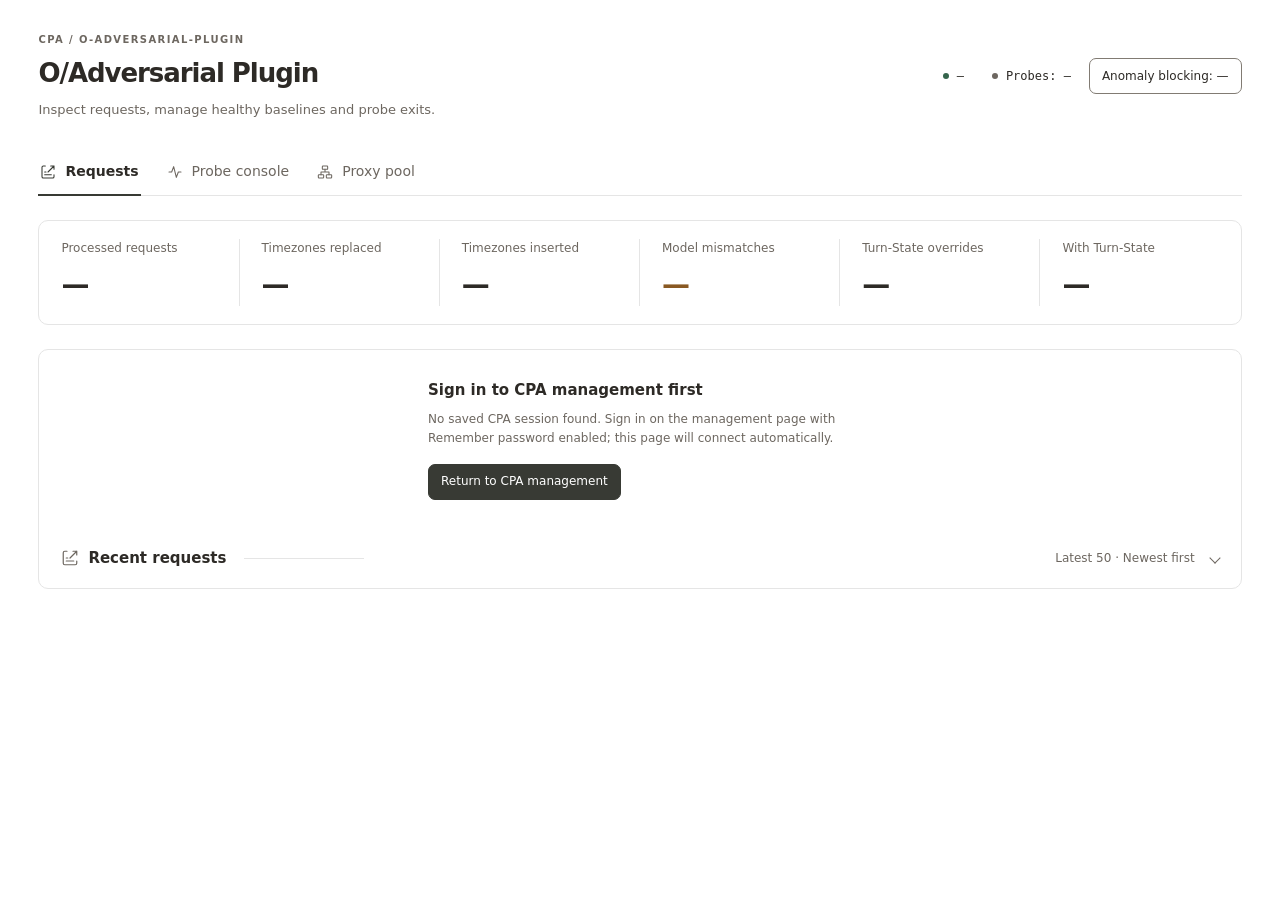
==== commit 56e5a7c6: "Merge PR #3 with timezone consistency fixes" ====
--- a/src/web/index.html
+++ b/src/web/index.html
@@ -28,7 +28,6 @@
     .probe-records>summary{cursor:pointer;list-style:none}.probe-records>summary::-webkit-details-marker{display:none}.probe-records>summary:after{content:"";width:7px;height:7px;flex-shrink:0;border:solid var(--muted);border-width:0 1.5px 1.5px 0;transform:rotate(45deg);margin-left:4px}.probe-records[open]>summary:after{transform:rotate(225deg)}.probe-records:not([open])>summary{border-bottom:0}.probe-records>summary:hover{background:var(--subtle)}.probe-records>summary .probe-note{margin-left:auto;font-size:12px;font-weight:400}
     .probe-settings{border-bottom:1px solid var(--line)}.probe-settings summary{display:flex;align-items:center;flex-wrap:wrap;gap:12px;padding:14px 22px;cursor:pointer;list-style:none;font-size:12px}.probe-settings summary::-webkit-details-marker{display:none}.probe-settings summary:after{content:"";width:7px;height:7px;border:solid var(--muted);border-width:0 1.5px 1.5px 0;transform:rotate(45deg);margin-left:auto;margin-right:4px}.probe-settings[open] summary:after{transform:rotate(225deg)}.probe-settings summary:hover{background:var(--subtle)}.settings-title{font-weight:600}.settings-body{display:grid;grid-template-columns:1fr 1fr;padding:0 22px 18px;gap:24px}.settings-line{display:flex;align-items:center;flex-wrap:wrap;gap:8px;font-size:12px;padding:14px 0 0;border-top:1px solid var(--line)}.settings-line label{flex-basis:100%;font-weight:550}.settings-line input{width:84px}.settings-line .sub,.settings-line [role=status]{flex-basis:100%}.settings-error{color:var(--danger)}
     input,select{border:1px solid var(--control-line);border-radius:6px;background:var(--bg);color:var(--text);padding:8px 10px;font:inherit;min-height:36px}input[type=checkbox]{accent-color:var(--accent);min-height:auto}input::placeholder{color:var(--muted)}.exit-form{display:grid;grid-template-columns:repeat(2,minmax(0,1fr));gap:16px 24px;padding:22px;border-bottom:1px solid var(--line);background:var(--subtle)}.exit-form label{display:flex;flex-direction:column;gap:6px;font-size:12px}.exit-form input,.exit-form select{width:100%;min-width:0}.exit-form .wide{grid-column:1/-1}.exit-form .check{flex-direction:row;flex-wrap:wrap;align-items:center}.exit-form .check input{width:auto}
-    .exit-check{border-top:1px solid var(--line);margin-top:14px;padding-top:12px}.exit-check-head{display:flex;align-items:center;flex-wrap:wrap;gap:10px}.exit-check-head strong{font-size:12px;font-weight:550;margin-right:auto}.exit-check p{font-size:12px;margin-top:8px}.exit-check ol{padding-left:20px;margin:10px 0 0;font-size:12px}.exit-check li{padding:3px 0;overflow-wrap:anywhere}.exit-check code{margin:0 8px}.egress-help{padding:14px 22px;border-bottom:1px solid var(--line);font-size:12px;display:flex;align-items:center;gap:12px;flex-wrap:wrap}.egress-help span{flex:1;min-width:220px}
     .exit-item{padding:20px 22px;border-top:1px solid var(--line)}.exit-item:first-child{border-top:0}.exit-main{display:grid;grid-template-columns:minmax(180px,1fr) minmax(90px,.38fr) minmax(150px,.6fr) auto;gap:20px;align-items:center}.exit-identity{min-width:0}.exit-name{font-size:14px;font-weight:600;margin:0 0 4px;overflow-wrap:anywhere}.exit-address{font:12px/1.6 ui-monospace,SFMono-Regular,Consolas,monospace;color:var(--muted);overflow-wrap:anywhere}.exit-kind{font-size:11px;color:var(--muted);margin-left:8px}.exit-budget .label{margin-bottom:3px}.exit-meta{display:flex;flex-wrap:wrap;gap:6px 20px;margin-top:14px;padding-top:12px;border-top:1px solid var(--line);font-size:12px;color:var(--muted);overflow-wrap:anywhere}.exit-error{flex-basis:100%;min-width:0;white-space:normal}.exit-ops{display:flex;gap:8px;flex-wrap:wrap}.exit-ops .edit{background:var(--soft);border-color:transparent;color:var(--accent)}.exit-ops .edit:hover{border-color:var(--accent)}
     .empty{text-align:center;white-space:normal;color:var(--muted);padding:48px 24px;font-size:13px}.footer{display:flex;justify-content:space-between;flex-wrap:wrap;gap:12px;padding:14px 22px;border-top:1px solid var(--line);color:var(--muted);font-size:11px}.login{padding:28px;max-width:480px;margin:auto}.login h2{margin-bottom:8px}.login p{font-size:12px;margin-bottom:16px}.hidden{display:none!important}.status{font-size:12px;color:var(--muted);margin-top:12px}
     @media(max-width:1100px){header{align-items:flex-start;flex-direction:column;gap:14px}.chip-grid{justify-content:flex-start;max-width:none}.cards:not(.cards-four){grid-template-columns:repeat(3,minmax(0,1fr));row-gap:20px}.cards:not(.cards-four) .card:nth-child(3){border-right:0}.exit-main{grid-template-columns:minmax(0,1fr) auto}.exit-identity{grid-column:1;grid-row:1}.exit-state{grid-column:1;grid-row:2}.exit-budget{grid-column:1;grid-row:3}.exit-ops{grid-column:2;grid-row:1/4;flex-direction:column}}
@@ -42,7 +41,7 @@
 <main>
   <header>
     <div><div class="eyebrow">CPA / O-ADVERSARIAL-PLUGIN</div><h1><span data-i18n="O/对抗插件">O/对抗插件</span></h1><p><span data-i18n="查看请求处理、管理健康基线与探测出口。">查看请求处理、管理健康基线与探测出口。</span></p></div>
-    <div class="chip-grid"><div class="target"><span class="dot"></span><code>America/Los_Angeles</code></div><div class="target hidden" id="override-chip" title="请求侧 X-Codex-Turn-State 覆写状态" data-i18n-title="请求侧 X-Codex-Turn-State 覆写状态"><span class="dot" id="override-dot"></span><code id="override-label"><span data-i18n="覆写：—">覆写：—</span></code></div><div class="target" title="探测引擎状态" data-i18n-title="探测引擎状态"><span class="dot" id="probe-dot"></span><code id="probe-label"><span data-i18n="探测：—">探测：—</span></code></div><button id="reject-toggle" type="button" class="switch-btn" title="业务流量确认异常时按此开关拦截；探测失败仅在没有可用健康基线时参与拦截，预备失败不影响仍有效的业务值" data-i18n-title="业务流量确认异常时按此开关拦截；探测失败仅在没有可用健康基线时参与拦截，预备失败不影响仍有效的业务值"><span data-i18n="异常请求拦截：—">异常请求拦截：—</span></button></div>
+    <div class="chip-grid"><div class="target"><span class="dot"></span><code id="target-timezone">—</code></div><div class="target hidden" id="override-chip" title="请求侧 X-Codex-Turn-State 覆写状态" data-i18n-title="请求侧 X-Codex-Turn-State 覆写状态"><span class="dot" id="override-dot"></span><code id="override-label"><span data-i18n="覆写：—">覆写：—</span></code></div><div class="target" title="探测引擎状态" data-i18n-title="探测引擎状态"><span class="dot" id="probe-dot"></span><code id="probe-label"><span data-i18n="探测：—">探测：—</span></code></div><button id="reject-toggle" type="button" class="switch-btn" title="业务流量确认异常时按此开关拦截；探测失败仅在没有可用健康基线时参与拦截，预备失败不影响仍有效的业务值" data-i18n-title="业务流量确认异常时按此开关拦截；探测失败仅在没有可用健康基线时参与拦截，预备失败不影响仍有效的业务值"><span data-i18n="异常请求拦截：—">异常请求拦截：—</span></button></div>
   </header>
   <nav class="tabs" aria-label="插件功能" data-i18n-aria-label="插件功能">
     <button id="tab-records" type="button" class="tab active" aria-current="page"><svg class="section-icon" viewBox="0 0 24 24" fill="none" stroke="currentColor" stroke-width="1.6" stroke-linecap="round" stroke-linejoin="round" aria-hidden="true" focusable="false"><path d="M8 3H5a2 2 0 0 0-2 2v14a2 2 0 0 0 2 2h14a2 2 0 0 0 2-2v-3"/><path d="M16 3h5v5M21 3l-9 9M7 12h2M7 16h10"/></svg><span><span data-i18n="请求记录">请求记录</span></span></button>
@@ -81,14 +80,6 @@
       <div class="card"><div class="label"><span data-i18n="探测成功 / 总探测">探测成功 / 总探测</span></div><div class="number" id="probe-counts">—</div></div>
       <div class="card"><div class="label"><span data-i18n="最近探测活动">最近探测活动</span></div><div class="number" id="probe-activity">—</div></div>
     </section>
-    <details class="panel probe-records" id="account-routing-panel" open>
-      <summary class="toolbar"><h2 class="section-heading"><svg class="section-icon" viewBox="0 0 24 24" fill="none" stroke="currentColor" stroke-width="1.6" stroke-linecap="round" stroke-linejoin="round" aria-hidden="true" focusable="false"><path d="M4 6h16M4 12h10M4 18h7"/><path d="m15 15 3 3 4-5"/></svg><span data-i18n="实验性账号健康路由">实验性账号健康路由</span></h2><span class="probe-note" id="account-routing-note" data-i18n="只读监测">只读监测</span></summary>
-      <div class="table-wrap" tabindex="0" role="region" aria-label="账号与模型健康状态，可横向滚动" data-i18n-aria-label="账号与模型健康状态，可横向滚动"><table>
-        <thead><tr><th data-i18n="账号标识">账号标识</th><th data-i18n="模型族">模型族</th><th data-i18n="健康状态">健康状态</th><th data-i18n="State 长度">State 长度</th><th data-i18n="最近观测（UTC+8）">最近观测（UTC+8）</th><th data-i18n="冷却 / 原因">冷却 / 原因</th></tr></thead>
-        <tbody id="account-routing-rows"></tbody>
-      </table></div>
-      <div class="footer"><span data-i18n="仅展示脱敏账号标识及探测、业务观测结果，不展示凭据。">仅展示脱敏账号标识及探测、业务观测结果，不展示凭据。</span><span data-i18n="同优先级内路由 · 全部冷却时回退 CPA 原调度">同优先级内路由 · 全部冷却时回退 CPA 原调度</span></div>
-    </details>
     <section class="panel">
       <div class="toolbar"><h2 class="section-heading"><svg class="section-icon" viewBox="0 0 24 24" fill="none" stroke="currentColor" stroke-width="1.6" stroke-linecap="round" stroke-linejoin="round" aria-hidden="true" focusable="false"><path d="m12 3 8 3v6c0 5-8 9-8 9s-8-4-8-9V6l8-3Z"/><path d="m8 12 3 3 5-6"/></svg><span><span data-i18n="模型健康基线">模型健康基线</span></span></h2><div class="actions"><button id="round-start" type="button" class="primary" title="启用自动预备并开始一轮探测：跳过健康值仍充裕或已备好接班值的模型；所有任务串行执行" data-i18n-title="启用自动预备并开始一轮探测：跳过健康值仍充裕或已备好接班值的模型；所有任务串行执行"><span data-i18n="开始探测">开始探测</span></button><button id="round-stop" type="button" title="取消本轮排队和在途探测，在下一个尝试边界生效；保持自动预备原状态，临近到期时仍可再次探测" data-i18n-title="取消本轮排队和在途探测，在下一个尝试边界生效；保持自动预备原状态，临近到期时仍可再次探测"><span data-i18n="停止当前轮">停止当前轮</span></button><button id="all-stop" type="button" title="取消所有探测并停止自动预备；重启后保持停止，直到再次点击开始探测；已获得的健康值保留" data-i18n-title="取消所有探测并停止自动预备；重启后保持停止，直到再次点击开始探测；已获得的健康值保留"><span data-i18n="停止全部">停止全部</span></button><span id="probe-times" class="probe-note">—</span></div></div>
       <details class="probe-settings" id="probe-settings">
@@ -96,6 +87,7 @@
         <div class="settings-body">
       <div class="settings-line"><label for="prefetch-minutes"><span data-i18n="提前预备">提前预备</span></label><input id="prefetch-minutes" type="number" min="0" step="1" inputmode="numeric" aria-label="提前预备分钟数" data-i18n-aria-label="提前预备分钟数"><span><span data-i18n="分钟">分钟</span></span><button id="prefetch-save" type="button"><span data-i18n="确认保存">确认保存</span></button><span id="prefetch-feedback" role="status"></span><span class="sub"><span data-i18n="有效期结束前提前准备下一份健康值。0 关闭自动预备；保存不会恢复已停止或暂停的探测。">有效期结束前提前准备下一份健康值。0 关闭自动预备；保存不会恢复已停止或暂停的探测。</span></span></div>
       <div class="settings-line"><label for="probe-interval-seconds"><span data-i18n="串行间隔">串行间隔</span></label><input id="probe-interval-seconds" type="number" min="1" max="3600" step="1" inputmode="numeric" aria-label="探测串行间隔秒数" data-i18n-aria-label="探测串行间隔秒数"><span><span data-i18n="秒">秒</span></span><button id="probe-interval-save" type="button"><span data-i18n="确认保存">确认保存</span></button><span id="probe-interval-feedback" role="status"></span><span class="sub"><span data-i18n="1–3600 秒，设置重试与跨模型探测的等待时间。下一次等待起生效，重启后保留。">1–3600 秒，设置重试与跨模型探测的等待时间。下一次等待起生效，重启后保留。</span></span></div>
+      <div class="settings-line"><label for="sleep-start-hour"><span data-i18n="每日休眠（UTC+8）">每日休眠（UTC+8）</span></label><input id="sleep-start-hour" type="number" min="0" max="23" step="1" inputmode="numeric" value="0" aria-label="休眠开始小时" data-i18n-aria-label="休眠开始小时"><span>～</span><input id="sleep-end-hour" type="number" min="0" max="23" step="1" inputmode="numeric" value="0" aria-label="休眠结束小时" data-i18n-aria-label="休眠结束小时"><span data-i18n="时">时</span><button id="sleep-save" type="button" data-i18n="确认保存">确认保存</button><span id="sleep-feedback" role="status"></span><span class="sub" data-i18n="按 UTC+8 每日生效，支持跨午夜。0～0（起止相同）关闭休眠；期间不发起探测，在途请求完成后等待，结束后恢复原模式。">按 UTC+8 每日生效，支持跨午夜。0～0（起止相同）关闭休眠；期间不发起探测，在途请求完成后等待，结束后恢复原模式。</span></div>
         </div>
       </details>
       <div class="table-wrap" id="probe-values-wrap" tabindex="0" role="region" aria-label="模型健康基线，可横向滚动" data-i18n-aria-label="模型健康基线，可横向滚动"><table>
@@ -140,7 +132,6 @@
         <div class="actions wide"><button id="exit-save" type="button"><span data-i18n="确认保存">确认保存</span></button><button id="exit-cancel" type="button"><span data-i18n="取消">取消</span></button><span id="exit-feedback" role="status"></span></div>
         <p class="sub wide"><span data-i18n="保存后加入总代理池，后续尝试使用新参数；已发出的请求允许结束。不会自动启动探测，也不会解除原有禁用状态。面板配置优先于配置文件并在重启后保留。">保存后加入总代理池，后续尝试使用新参数；已发出的请求允许结束。不会自动启动探测，也不会解除原有禁用状态。面板配置优先于配置文件并在重启后保留。</span></p>
       </div>
-      <div class="egress-help"><span data-i18n="公网实测通过所选出口向 ipify 发起 3 次独立请求，仅代表采样连接，不等同于某次模型探测出口。">公网实测通过所选出口向 ipify 发起 3 次独立请求，仅代表采样连接，不等同于某次模型探测出口。</span><button id="pool-ip-toggle" class="ip-toggle" type="button" data-i18n="显示" data-i18n-aria-label="显示出口 IP" aria-label="显示出口 IP" aria-pressed="false">显示</button></div>
       <div id="pool-wrap"><div id="pool-rows" role="list" aria-label="代理出口" data-i18n-aria-label="代理出口"></div></div>
     </section>
   </section>
@@ -149,33 +140,26 @@
 <script>
   // UI message -> [English, Traditional Chinese, Russian]. Simplified Chinese is the key.
   const messages={
-    "实验性账号健康路由":["Experimental account health routing", "實驗性帳號健康路由", "Экспериментальная маршрутизация аккаунтов"],
-    "只读监测":["Read-only monitoring", "唯讀監測", "Мониторинг без управления"],
-    "账号与模型健康状态，可横向滚动":["Account and model health, horizontally scrollable", "帳號與模型健康狀態，可橫向捲動", "Состояние аккаунтов и моделей, горизонтальная прокрутка"],
-    "账号标识":["Account ID", "帳號識別", "Идентификатор аккаунта"],
-    "模型族":["Model family", "模型族", "Семейство моделей"],
-    "健康状态":["Health", "健康狀態", "Состояние"],
-    "State 长度":["State length", "State 長度", "Длина State"],
-    "最近观测（UTC+8）":["Last observation (UTC+8)", "最近觀測（UTC+8）", "Последнее наблюдение (UTC+8)"],
-    "冷却 / 原因":["Cooldown / reason", "冷卻 / 原因", "Ожидание / причина"],
-    "仅展示脱敏账号标识及探测、业务观测结果，不展示凭据。":["Only masked account IDs and probe/traffic evidence are shown. Credentials are never displayed.", "僅顯示去識別帳號及探測、業務觀測結果，不顯示憑據。", "Показаны только обезличенные аккаунты и результаты проверок/запросов, без учётных данных."],
-    "同优先级内路由 · 全部冷却时回退 CPA 原调度":["Routes within the same priority; all cooling falls back to CPA", "同優先級內路由 · 全部冷卻時回退 CPA 原調度", "Одинаковый приоритет; если все ожидают — выбор CPA"],
-    "配置错误：{error}":["Configuration error: {error}", "設定錯誤：{error}", "Ошибка настройки: {error}"],
-    "路由已开启 · 同优先级健康优先":["Routing enabled · healthy accounts first within the same priority", "路由已開啟 · 同優先級健康優先", "Маршрутизация включена · исправные аккаунты одного приоритета"],
-    "只读监测 · 路由未开启":["Monitoring only · routing disabled", "唯讀監測 · 路由未開啟", "Только мониторинг · маршрутизация отключена"],
-    "鉴权失败":["Authentication failed", "驗證失敗", "Ошибка аутентификации"],
-    "瞬时失败":["Transient failure", "暫時失敗", "Временный сбой"],
-    "待观察":["Awaiting evidence", "待觀察", "Ожидание данных"],
-    "冷却 {time}":["Cooldown {time}", "冷卻 {time}", "Ожидание {time}"],
-    "尚无账号级使用记录。完成一次 Codex 请求后，这里会按脱敏 AuthID 展示健康证据。":["No account evidence yet. Completed Codex requests appear with masked account IDs.", "尚無帳號級使用記錄。完成 Codex 請求後，將以去識別 AuthID 顯示健康證據。", "Данных об аккаунтах пока нет. После запросов Codex здесь появятся обезличенные результаты."],
-    "健康":["Healthy", "健康", "Исправен"],
-    "降级":["Degraded", "降級", "Ухудшение"],
+    "休眠时间须为 0–23 的整数小时":["Sleep hours must be whole numbers from 0 to 23","休眠時間須為 0–23 的整數小時","Часы сна должны быть целыми числами от 0 до 23"],
+    "缺少 start_hour 或 end_hour 字段":["Missing start_hour or end_hour field","缺少 start_hour 或 end_hour 欄位","Отсутствует поле start_hour или end_hour"],
+    "每日休眠（UTC+8）":["Daily sleep (UTC+8)", "每日休眠（UTC+8）", "Ежедневный сон (UTC+8)"],
+    "休眠开始小时":["Sleep start hour", "休眠開始小時", "Час начала сна"],
+    "休眠结束小时":["Sleep end hour", "休眠結束小時", "Час окончания сна"],
+    "时":["h", "時", "ч"],
+    "按 UTC+8 每日生效，支持跨午夜。0～0（起止相同）关闭休眠；期间不发起探测，在途请求完成后等待，结束后恢复原模式。":["Daily in UTC+8, including overnight ranges. Equal hours (0–0) disable sleep. No new probes during sleep; in-flight requests finish, then wait. The previous mode resumes afterwards.", "按 UTC+8 每日生效，支援跨午夜。0～0（起止相同）關閉休眠；期間不發起探測，進行中的請求完成後等待，結束後恢復原模式。", "Ежедневно по UTC+8, в том числе через полночь. Равные часы (0–0) отключают сон. Новые проверки не запускаются; текущий запрос завершается, затем ожидание. После сна восстанавливается прежний режим."],
+    "不休眠":["Sleep disabled", "不休眠", "Сон отключён"],
+    "休眠 {start}～{end}（UTC+8）":["Sleep {start}–{end} (UTC+8)", "休眠 {start}～{end}（UTC+8）", "Сон {start}–{end} (UTC+8)"],
+    "休眠中":["Sleeping", "休眠中", "Спящий режим"],
+    "探测：休眠中":["Probe: sleeping", "探測：休眠中", "Проверка: спящий режим"],
+    "休眠至 {time}（UTC+8）；在途请求完成后等待，结束后按原模式继续":["Sleeping until {time} (UTC+8); in-flight requests finish, then wait. The previous mode resumes afterwards", "休眠至 {time}（UTC+8）；進行中的請求完成後等待，結束後按原模式繼續", "Сон до {time} (UTC+8); текущий запрос завершится, затем ожидание. После сна продолжится прежний режим"],
+    "请输入 0–23 的整数小时":["Enter whole hours from 0 to 23", "請輸入 0–23 的整數小時", "Введите целые часы от 0 до 23"],
+    "休眠设置已保存":["Sleep schedule saved", "休眠設定已儲存", "Расписание сна сохранено"],
     "预备就绪（{time}）":["Candidate ready ({time})","預備就緒（{time}）","Замена готова ({time})"],
     " · 本轮结束后继续自动预备":[" · Auto-prefetch continues after this round", " · 本輪結束後繼續自動預備", " · Автоподготовка продолжится после раунда"],
     " · 现有基线继续使用":[" · Existing baseline remains in use", " · 現有基線繼續使用", " · Текущий эталон остаётся в работе"],
     "0 继承全局：单代理 3 次，聚合池 100 次，以实际配置为准":["0 inherits the global setting: usually 3 for single proxies and 100 for pools.", "0 繼承全域：單一代理 3 次，聚合池 100 次，以實際設定為準", "0 — наследовать общую настройку: обычно 3 для прокси и 100 для пула."],
     "1–3600 秒，设置重试与跨模型探测的等待时间。下一次等待起生效，重启后保留。":["1–3600 seconds between retries and models. Applies from the next wait and persists after restart.", "1–3600 秒，設定重試與跨模型探測的等待時間。下次等待起生效，重新啟動後保留。", "1–3600 секунд между повторами и моделями. Действует со следующего ожидания и сохраняется после перезапуска."],
-    "长度符合配置策略":["Length matches configured policy", "長度符合設定策略", "Длина соответствует настроенной политике"],
+    "292 字节：长度符合预期":["292 bytes: expected length", "292 位元組：長度符合預期", "292 байта: ожидаемая длина"],
     "CPA 登录已失效，请返回管理页重新登录。":["Your CPA session has expired. Sign in again on the management page.", "CPA 登入已失效，請返回管理頁重新登入。", "Сеанс CPA истёк. Войдите снова на странице управления."],
     "O/对抗插件":["O/Adversarial Plugin", "O/對抗外掛", "O/Adversarial Plugin"],
     "O/对抗插件 · CPA":["O/Adversarial Plugin · CPA", "O/對抗外掛 · CPA", "O/Adversarial Plugin · CPA"],
@@ -297,27 +281,6 @@
     "显示出口 IP":["Show egress IPs", "顯示出口 IP", "Показать IP выходов"],
     "隐藏出口 IP":["Hide egress IPs", "隱藏出口 IP", "Скрыть IP выходов"],
     "出口 IP 已隐藏":["Egress IP hidden", "出口 IP 已隱藏", "IP выхода скрыт"],
-    "公网实测通过所选出口向 ipify 发起 3 次独立请求，仅代表采样连接，不等同于某次模型探测出口。":["Public IP sampling sends 3 independent requests through the selected exit to ipify. Results apply only to those connections, not to a model probe.", "公網實測透過所選出口向 ipify 發起 3 次獨立請求，僅代表採樣連線，不等同於某次模型探測出口。", "Три отдельных запроса через выбранный выход к ipify. Результаты относятся только к этим соединениям, а не к проверке модели."],
-    "公网出口实测":["Public egress IP check", "公網出口實測", "Проверка публичного IP"],
-    "采样 3 次":["Take 3 samples", "採樣 3 次", "Сделать 3 замера"],
-    "采样中…":["Sampling…", "採樣中…", "Замер…"],
-    "正在使用此出口查询，最多约 20 秒，不消耗模型配额。":["Checking through this exit; up to about 20 seconds. No model quota is used.", "正在使用此出口查詢，最多約 20 秒，不消耗模型配額。", "Проверка через этот выход, до 20 секунд. Квота модели не расходуется."],
-    "尚未采样；不会随页面刷新自动查询。":["No samples yet. Page refresh does not trigger a check.", "尚未採樣；不會隨頁面重新整理自動查詢。", "Замеров ещё нет. Обновление страницы не запускает проверку."],
-    "本轮观察到 {count} 个不同公网 IP":["Observed {count} distinct public IPs in this check", "本輪觀察到 {count} 個不同公網 IP", "В этом замере обнаружено разных публичных IP: {count}"],
-    "本轮未观察到 IP 变化，不代表始终固定":["No IP change observed in this check; this does not prove a fixed exit", "本輪未觀察到 IP 變化，不代表始終固定", "IP в этом замере не изменился; это не доказывает постоянство выхода"],
-    "有效采样不足，无法判断 IP 是否变化":["Not enough valid samples to determine IP changes", "有效採樣不足，無法判斷 IP 是否變化", "Недостаточно успешных замеров для оценки смены IP"],
-    "来源：ipify，仅对应本轮采样":["Source: ipify, for this check only", "來源：ipify，僅對應本輪採樣", "Источник: ipify, только для этого замера"],
-    "已有公网采样正在进行，请稍后重试":["A public IP check is already running; try again later", "已有公網採樣正在進行，請稍後重試", "Проверка IP уже выполняется; повторите позже"],
-    "出口不存在，请刷新列表":["Exit not found; refresh the list", "出口不存在，請重新整理清單", "Выход не найден; обновите список"],
-    "出口已修改，请重新采样":["Exit changed; take new samples", "出口已修改，請重新採樣", "Выход изменён; повторите замер"],
-    "查询超时":["Check timed out", "查詢逾時", "Время проверки истекло"],
-    "无法连接代理或查询服务":["Cannot connect to the proxy or IP service", "無法連線至代理或查詢服務", "Нет соединения с прокси или сервисом IP"],
-    "代理协议不支持":["Unsupported proxy protocol", "代理協定不支援", "Протокол прокси не поддерживается"],
-    "查询响应读取失败":["Could not read the IP service response", "查詢回應讀取失敗", "Не удалось прочитать ответ сервиса IP"],
-    "查询服务未返回有效数据":["IP service returned invalid data", "查詢服務未回傳有效資料", "Сервис IP вернул некорректные данные"],
-    "未返回可用的公网 IP":["No usable public IP returned", "未回傳可用的公網 IP", "Пригодный публичный IP не получен"],
-    "查询服务返回 HTTP {status}":["IP service returned HTTP {status}", "查詢服務回傳 HTTP {status}", "Сервис IP вернул HTTP {status}"],
-    "公网采样失败，请重试":["Public IP check failed; try again", "公網採樣失敗，請重試", "Проверка публичного IP не удалась; повторите"],
     "代理回报地址":["Proxy-reported address", "代理回報位址", "Адрес по данным прокси"],
     "代理回报 · 未核验":["Proxy-reported · Unverified", "代理回報 · 未核驗", "По данным прокси · Не проверен"],
     "未获取":["Unavailable", "未取得", "Нет данных"],
@@ -358,7 +321,7 @@
     "暂停":["Pause", "暫停", "Пауза"],
     "暂停该模型：取消排队与在途探测，并停止该模型的自动预备；已有健康值保留":["Pause this model: cancel queued and in-flight tasks and stop its automatic prefetch; retain healthy values", "暫停此模型：取消排隊與進行中的探測，並停止其自動預備；保留健康值", "Поставить модель на паузу: отменить очередь и текущие задачи, остановить её автоподготовку; сохранить исправные значения"],
     "暂无出口。添加代理后可在这里管理探测预算和启用状态。":["No exits yet. Add a proxy to manage its budget and availability here.", "尚無出口。新增代理後，可在這裡管理探測預算與啟用狀態。", "Выходов пока нет. Добавьте прокси, чтобы управлять его бюджетом и доступностью."],
-    "暂无基线值。可点击「开始探测」手动获取；符合长度策略且模型一致的业务状态也会自动入库。":["No baseline yet. Start probes to obtain one. Business observations matching the model and configured length policy are also stored.", "尚無基線值。可開始探測以取得；符合長度策略且模型一致的業務狀態也會自動儲存。", "Эталона пока нет. Запустите проверки. Наблюдения с совпадающей моделью и допустимой длиной также сохраняются."],
+    "暂无基线值。可点击「开始探测」手动获取；业务流量观测到健康状态（模型一致 + 292 字节）时也会自动入库。":["No baseline yet. Start probes to obtain one. Healthy observations from business traffic (matching model and 292 bytes) are also stored.", "尚無基線值。可開始探測以取得；業務流量觀測到健康狀態（模型一致且 292 位元組）時也會自動儲存。", "Эталона пока нет. Запустите проверки. Исправные наблюдения из рабочего трафика (совпадение модели и 292 байта) также сохраняются."],
     "暂无探测记录。":["No probe history yet.", "尚無探測記錄。", "История проверок пуста."],
     "替换后时区":["Target timezone", "替換後時區", "Целевой часовой пояс"],
     "最近 50 条 · 最新在前":["Latest 50 · Newest first", "最近 50 筆 · 最新在前", "Последние 50 · Новые сверху"],
@@ -445,7 +408,7 @@
     "队列 {count} 项":["Queue: {count}", "佇列 {count} 項", "В очереди: {count}"],
     "队列等待中":["Waiting in queue", "佇列等待中", "Ожидание в очереди"],
     "降智已拦截":["Degradation blocked", "降智已攔截", "Ухудшение заблокировано"],
-    "长度不符合配置策略":["Length does not match configured policy", "長度不符合設定策略", "Длина не соответствует настроенной политике"],
+    "非 292 字节：长度存疑（可能为风控状态）":["Not 292 bytes: unexpected length, possibly an upstream risk-control state", "非 292 位元組：長度存疑，可能為上游風控狀態", "Не 292 байта: неожиданная длина, возможное ограничение сервера"],
     "面板设置":["panel setting", "面板設定", "из панели"],
     "预备就绪":["Candidate ready", "預備就緒", "Замена готова"],
     "预备探测 · 本轮 {count} 次失败":["Prefetch · {count} failures this round", "預備探測 · 本輪 {count} 次失敗", "Подготовка · {count} ошибок в раунде"],
@@ -581,17 +544,21 @@
   function sourceLabel(source){return t(sources[source]||source||'');}
   let lastData=null;
   let egressVisible=false;
-  const egressChecks=new Map();
   let loading = false, rejectedKey = '';
   let prefetchDirty=false,prefetchSaving=false,prefetchLimit=54,editingExitID='',exitSaving=false,controlRevision=0;
   let intervalDirty=false,intervalSaving=false;
+  let sleepDirty=false,sleepSaving=false;
+  const sleepLabel=(start,end)=>start===end?t('不休眠'):t('休眠 {start}～{end}（UTC+8）',{start:String(start).padStart(2,'0')+':00',end:String(end).padStart(2,'0')+':00'});
   el('management-login').href=prefix+'/management.html#/plugin-pages/timezone-override/0';
   // Match CPA management center's secureStorage v1 format; never copy or persist its key.
   function storedValue(name){
     let value=localStorage.getItem(name);
     if(value===null)return null;
-    if(value.startsWith('enc::v1::')){
-      const mask=new TextEncoder().encode('cli-proxy-api-webui::secure-storage|'+location.host+'|'+navigator.userAgent);
+    let maskSource=null;
+    if(value.startsWith('enc::v2::'))maskSource='cli-proxy-api-webui::secure-storage|v2|'+location.host;
+    else if(value.startsWith('enc::v1::'))maskSource='cli-proxy-api-webui::secure-storage|'+location.host+'|'+navigator.userAgent;
+    if(maskSource){
+      const mask=new TextEncoder().encode(maskSource);
       const bytes=Uint8Array.from(atob(value.slice(9)),(character,index)=>character.charCodeAt(0)^mask[index%mask.length]);
       value=new TextDecoder('utf-8',{fatal:true}).decode(bytes);
     }
@@ -610,7 +577,7 @@
     }catch{return '';}
   }
   function requireLogin(message='未找到已保存的 CPA 登录状态。请在管理页登录并启用“记住密码”，本页会自动连接。'){
-    lastData=null;egressVisible=false;egressChecks.clear();renderProbeHistories({});renderPool({});
+    lastData=null;egressVisible=false;renderProbeHistories({});renderPool({});
     setMessage('auth-message',()=>t(message));el('auth-notice').classList.remove('hidden');el('results').classList.add('hidden');
     el('rows').replaceChildren();for(const key of ['total','replaced','inserted','mismatches','turnstates','overridden'])el(key).textContent='—';
     el('override-chip').classList.add('hidden');
@@ -623,13 +590,12 @@
     if(spec==='direct')return t('直连');
     try{const u=new URL(spec);return u.protocol.replace(':','')+'://'+u.host;}catch(e){return String(spec).slice(0,32)+'…';}
   }
-  async function probeControl(payload,readResult=false){
+  async function probeControl(payload){
     const key=readManagementKey();
     if(!key){requireLogin();return false;}
     try{
       const response=await fetch(prefix+'/v0/management/timezone-override/probe-control',{method:'POST',headers:{'Authorization':'Bearer '+key,'Content-Type':'application/json'},body:JSON.stringify(payload)});
       if(response.status===401||response.status===403){rejectedKey=key;requireLogin('CPA 登录已失效，请返回管理页重新登录。');return false;}
-      if(readResult){const result=await response.json();if(result?.egress_check)return result;}
       if(!response.ok){const data=await response.json().catch(()=>null);throw new Error((data&&data.error)||(t('操作失败（HTTP {status}）',{status:response.status})));}
       controlRevision++;
       return true;
@@ -651,6 +617,7 @@
     return Math.max(0,Math.min(1,ratio));
   }
   function render(data){
+    el('target-timezone').textContent=data.target||'—';
     lastData=data;
     el('total').textContent=Number(data.total).toLocaleString(locale);
     el('replaced').textContent=Number(data.replaced).toLocaleString(locale);
@@ -714,83 +681,11 @@
     el('rows').replaceChildren(fragment);el('auth-notice').classList.add('hidden');el('results').classList.remove('hidden');
     renderProbe(override.probe);
     renderPool(override.probe);
-    renderAccountRouting(data.account_routing||{});
     setMessage('refresh-note',()=>t('每 5 秒刷新'));setMessage('status',()=>t('已复用 CPA 登录 · 插件 v{version}',{version:data.version}));
-  }
-  function renderAccountRouting(routing){
-    routing=routing||{};
-    const accounts=Array.isArray(routing.accounts)?routing.accounts:[];
-    const enabled=routing.enabled===true&&!routing.error;
-    const note=el('account-routing-note');
-    note.textContent=routing.error?t('配置错误：{error}',{error:routing.error}):t(enabled?'路由已开启 · 同优先级健康优先':'只读监测 · 路由未开启');
-    note.className='probe-note'+(routing.error?' settings-error':'');
-    const frag=document.createDocumentFragment();
-    for(const item of accounts){
-      const tr=document.createElement('tr');
-      cell(tr,item.account||'—','model');
-      cell(tr,item.model||'—');
-      const state=cell(tr,'','ttl-cell');
-      const badge=document.createElement('span');
-      const healthy=item.state==='healthy';
-      badge.className='badge '+(healthy?'state-ok':item.state?'state-fail':'state-warn');
-      const labels={healthy:'健康',degraded:'降级',auth_error:'鉴权失败',transient_failure:'瞬时失败'};
-      badge.textContent=t(labels[item.state]||'待观察');state.append(badge);
-      cell(tr,item.last_state_length?String(item.last_state_length)+' B':'—',item.last_state_length?'':'none');
-      cell(tr,item.observed_at?fmtBeijing(item.observed_at):'—','time');
-      const detail=cell(tr,'','ttl-cell');
-      const until=item.cooldown_until?new Date(item.cooldown_until).getTime():0;
-      if(until>Date.now()){
-        const seconds=Math.max(0,Math.floor((until-Date.now())/1000));
-        const cooling=document.createElement('span');cooling.className='badge state-warn';cooling.textContent=t('冷却 {time}',{time:fmtDuration(seconds)});detail.append(cooling);
-      }
-      const reason=document.createElement('div');reason.className='sub';reason.textContent=item.last_reason||'—';detail.append(reason);
-      frag.append(tr);
-    }
-    if(!accounts.length){const tr=document.createElement('tr');const td=cell(tr,t('尚无账号级使用记录。完成一次 Codex 请求后，这里会按脱敏 AuthID 展示健康证据。'),'empty');td.colSpan=6;frag.append(tr);}
-    el('account-routing-rows').replaceChildren(frag);
-  }
-  function egressError(code,status){
-    const keys={busy:'已有公网采样正在进行，请稍后重试',unknown_exit:'出口不存在，请刷新列表',exit_changed:'出口已修改，请重新采样',timeout:'查询超时',connection_failed:'无法连接代理或查询服务',unsupported_proxy:'代理协议不支持',read_failed:'查询响应读取失败',invalid_response:'查询服务未返回有效数据',non_public_ip:'未返回可用的公网 IP'};
-    return code==='http_status'?t('查询服务返回 HTTP {status}',{status}):t(keys[code]||'公网采样失败，请重试');
-  }
-  function renderEgressCheck(item,probe){
-    const block=document.createElement('div');block.className='exit-check';
-    const head=document.createElement('div');head.className='exit-check-head';
-    const title=document.createElement('strong');title.textContent=t('公网出口实测');head.append(title);
-    const entry=egressChecks.get(item.id);
-    const button=document.createElement('button');button.type='button';button.textContent=t(entry?.pending?'采样中…':'采样 3 次');
-    button.disabled=!item.id||exitSaving||Array.from(egressChecks.values()).some(check=>check.pending);
-    button.addEventListener('click',async()=>{
-      if(Array.from(egressChecks.values()).some(check=>check.pending))return;
-      const current={proxy:item.proxy,pending:true};egressChecks.set(item.id,current);
-      renderPool(lastData?.turn_state_override?.probe||probe);
-      const response=await probeControl({action:'check-egress',id:item.id},true);
-      if(egressChecks.get(item.id)!==current)return;
-      current.pending=false;current.result=response?.egress_check||{error:'failed'};
-      renderPool(lastData?.turn_state_override?.probe||probe);
-    });
-    head.append(button);block.append(head);
-    const note=document.createElement('p');note.setAttribute('role','status');block.append(note);
-    if(entry?.pending){note.textContent=t('正在使用此出口查询，最多约 20 秒，不消耗模型配额。');return block;}
-    if(!entry){note.textContent=t('尚未采样；不会随页面刷新自动查询。');return block;}
-    const result=entry.result;
-    if(result.error){note.textContent=egressError(result.error);return block;}
-    const samples=Array.isArray(result.samples)?result.samples:[];
-    const ips=samples.filter(sample=>sample.ip&&!sample.error).map(sample=>sample.ip),unique=new Set(ips);
-    note.textContent=(unique.size>1?t('本轮观察到 {count} 个不同公网 IP',{count:unique.size}):ips.length>=2?t('本轮未观察到 IP 变化，不代表始终固定'):t('有效采样不足，无法判断 IP 是否变化'))+' · '+t('来源：ipify，仅对应本轮采样');
-    const list=document.createElement('ol');
-    for(const sample of samples){
-      const line=document.createElement('li'),time=document.createElement('span');time.className='sub';time.textContent=fmtBeijing(sample.time)+' (UTC+8)';line.append(time);
-      const value=document.createElement('code');value.textContent=sample.error?egressError(sample.error,sample.status_code):sample.ip?(egressVisible?sample.ip:'***'):t('未获取');line.append(value);list.append(line);
-    }
-    block.append(list);return block;
   }
   function renderPool(probe){
     probe=probe||{};
     const items=probe.proxies_state||[];
-    for(const [id,entry] of egressChecks){
-      if(!items.some(item=>item.id===id&&item.proxy===entry.proxy))egressChecks.delete(id);
-    }
     const total=Number(probe.pool_total||items.length||0);
     const active=Number(probe.pool_active!==undefined?probe.pool_active:items.filter(i=>i.active!==false).length);
     el('pool-total').textContent=total.toLocaleString(locale);
@@ -844,7 +739,7 @@
         if(cooling&&Number.isFinite(remaining)){const left=document.createElement('span');left.textContent=t('剩余 {time}',{time:fmtDuration(remaining)});meta.append(left);}
       }
       if(item.last_error){const error=document.createElement('div');error.className='exit-error';error.textContent=t('最近错误：{error}',{error:item.last_error});meta.append(error);}
-      row.append(main,meta,renderEgressCheck(item,probe));frag.append(row);
+      row.append(main,meta);frag.append(row);
     }
     if(!items.length){const empty=document.createElement('div');empty.className='empty';empty.textContent=t('暂无出口。添加代理后可在这里管理探测预算和启用状态。');frag.append(empty);}
     el('pool-rows').replaceChildren(frag);
@@ -853,7 +748,6 @@
   }
   function renderProbe(probe){
     probe=probe||{};
-    const lengths=probe.accepted_state_lengths||[292,332];
     const enabled=probe.enabled===true;
     const models=probe.models||[];
     const values=probe.values||[];
@@ -865,10 +759,14 @@
     el('prefetch-minutes').max=String(prefetchLimit);
     if(!prefetchDirty&&!prefetchSaving){el('prefetch-minutes').value=String(prefetchMinutes);setMessage('prefetch-feedback',()=>probe.settings_error||(t('当前生效：{count} 分钟（{source}）',{count:prefetchMinutes,source:(probe.prefetch_override?t('面板设置'):t('配置默认'))})));}
     el('prefetch-save').disabled=prefetchSaving||!!probe.settings_error;
+    const sleepStart=probe.sleep_start_hour??0,sleepEnd=probe.sleep_end_hour??0;
+    const sleeping=ready&&probe.sleeping===true;
+    if(!sleepDirty&&!sleepSaving){el('sleep-start-hour').value=String(sleepStart);el('sleep-end-hour').value=String(sleepEnd);setMessage('sleep-feedback',()=>probe.settings_error||sleepLabel(sleepStart,sleepEnd));}
+    el('sleep-save').disabled=sleepSaving||!!probe.settings_error;
     const intervalSeconds=probe.interval_seconds??5;
     if(!intervalDirty&&!intervalSaving){el('probe-interval-seconds').value=String(intervalSeconds);setMessage('probe-interval-feedback',()=>probe.settings_error||(t('当前生效：{count} 秒（{source}）',{count:intervalSeconds,source:(probe.interval_override?t('面板设置'):t('配置默认'))})));}
     el('probe-interval-save').disabled=intervalSaving||!!probe.settings_error;
-    el('settings-summary').textContent=probe.settings_error?t('设置异常 · 展开查看'):(t('提前预备 {minutes} 分钟 · 串行间隔 {seconds} 秒',{minutes:prefetchMinutes,seconds:intervalSeconds}));
+    el('settings-summary').textContent=probe.settings_error?t('设置异常 · 展开查看'):(t('提前预备 {minutes} 分钟 · 串行间隔 {seconds} 秒',{minutes:prefetchMinutes,seconds:intervalSeconds})+' · '+sleepLabel(sleepStart,sleepEnd));
     el('settings-summary').classList.toggle('settings-error',!!probe.settings_error);
     const autoPrefetch=probe.prefetch_enabled??(ready&&!probe.halted&&prefetchMinutes>0);
     if(probe.stopping){
@@ -876,6 +774,9 @@
       el('probe-dot').style.background='var(--warn)';
       el('probe-status').textContent=t('正在停止');
       el('probe-status').className='number warn';
+    }else if(sleeping&&(!probe.halted||probe.running)){
+      el('probe-label').textContent=t('探测：休眠中');el('probe-dot').style.background='var(--muted)';
+      el('probe-status').textContent=t('休眠中');el('probe-status').className='number';
     }else if(probe.running){
       el('probe-label').textContent=t('探测：运行中');
       el('probe-dot').style.background='var(--ok)';
@@ -898,7 +799,7 @@
       el('probe-status').className='number';
     }
     const roundStart=el('round-start');
-    roundStart.disabled=!ready||probe.stopping||(probe.running&&!probe.halted);
+    roundStart.disabled=!ready||sleeping||probe.stopping||(probe.running&&!probe.halted);
     roundStart.textContent=probe.running&&probe.halted?t('启用自动预备'):probe.running?t('探测中…'):t('开始探测');
     el('round-stop').disabled=!probe.running||probe.stopping;
     el('all-stop').disabled=probe.halted&&!probe.running;
@@ -906,7 +807,7 @@
     el('probe-counts').textContent=Number(probe.probes_ok||0).toLocaleString(locale)+' / '+Number(probe.probes_total||0).toLocaleString(locale);
     el('probe-activity').textContent=probe.last_activity||probe.last_error||'—';
     const queueNote=probe.queue_length?(' · '+t('队列 {count} 项',{count:probe.queue_length})):'';
-    const prefetchNote=noDetection?t('当前模型均不检测'):autoPrefetch?t('自动预备已开启'):!ready?t('自动预备不可用'):probe.halted?t('自动预备已停止 · 点击开始探测恢复'):t('自动预备已关闭（窗口为 0）');
+    const prefetchNote=sleeping&&!probe.halted?t('休眠至 {time}（UTC+8）；在途请求完成后等待，结束后按原模式继续',{time:fmtBeijing(probe.sleep_until)}):noDetection?t('当前模型均不检测'):autoPrefetch?t('自动预备已开启'):!ready?t('自动预备不可用'):probe.halted?t('自动预备已停止 · 点击开始探测恢复'):t('自动预备已关闭（窗口为 0）');
     el('probe-times').textContent=prefetchNote+' · '+t('每出口尝试 {attempts} 次 · 池预算 {budget} 次',{attempts:probe.attempts_per_proxy??3,budget:probe.pool_attempts??100})+queueNote;
     if(probe.stopping&&autoPrefetch)el('probe-times').textContent+=t(' · 本轮结束后继续自动预备');
     const failureByModel={};
@@ -934,9 +835,9 @@
       const lenCell=cell(tr,'');
       if(entry.value_length){
         const badge=document.createElement('span');
-        badge.className='badge '+(lengths.includes(entry.value_length)?'state-ok':'state-warn');
+        badge.className='badge '+(entry.value_length===292?'state-ok':'state-warn');
         badge.textContent=entry.value_length+' B';
-        badge.title=lengths.includes(entry.value_length)?t('长度符合配置策略'):t('长度不符合配置策略');
+        badge.title=entry.value_length===292?t('292 字节：长度符合预期'):t('非 292 字节：长度存疑（可能为风控状态）');
         lenCell.append(badge);
       }else{lenCell.textContent='—';lenCell.classList.add('none');}
       cell(tr,sourceLabel(entry.source)||'—',entry.source?'':'none');
@@ -956,7 +857,7 @@
       const isPaused=pausedSet.has(entry.model);
       if(isPaused&&!isActive) tr.classList.add('paused-row');
       const rowStatus=document.createElement('div');rowStatus.className='sub';
-      rowStatus.textContent=isActive?(probe.stopping||isPaused?t('正在停止'):liveQueue.has(entry.model)?t('排队中'):t('探测中')):isPaused?t('已暂停'):!ready?t('探测不可用'):probe.halted?t('自动预备已停止'):autoPrefetch?t('自动预备待命'):t('手动待命');
+      rowStatus.textContent=sleeping&&!isPaused&&(!probe.halted||isActive)&&!probe.stopping?t('休眠中'):isActive?(probe.stopping||isPaused?t('正在停止'):liveQueue.has(entry.model)?t('排队中'):t('探测中')):isPaused?t('已暂停'):!ready?t('探测不可用'):probe.halted?t('自动预备已停止'):autoPrefetch?t('自动预备待命'):t('手动待命');
       model.append(rowStatus);
       const failure=failureByModel[entry.model];
       const suspicion=suspectByModel[entry.model];
@@ -964,8 +865,8 @@
       const remaining=Number(entry.remaining_seconds);
       const hasRemaining=entry.remaining_seconds!==undefined&&!isNaN(remaining);
       const expired=entry.expired===true||(hasRemaining&&remaining<=0)||(entry.expires_at&&new Date(entry.expires_at).getTime()<=Date.now());
-      const baselineUsable=entry.valid!==false&&lengths.includes(entry.value_length)&&!expired&&hasRemaining;
-      if(activeSet.has(entry.model)){
+      const baselineUsable=entry.valid!==false&&entry.value_length===292&&!expired&&hasRemaining;
+      if(activeSet.has(entry.model)&&!sleeping){
         // Live truth wins over history: while this model is actually being
         // probed, show that instead of a stale round-failure annotation.
         const badge=document.createElement('span');
@@ -1035,27 +936,27 @@
       probeNow.className='icon-btn';
       probeNow.textContent=t('探测一次');
       probeNow.title=t('探测一次：加入统一串行队列；新值先作为接班值，不改变全局自动预备状态；已暂停模型请先恢复');
-      probeNow.disabled=!ready||probe.stopping||isPaused||isActive;
+      probeNow.disabled=!ready||sleeping||probe.stopping||isPaused||isActive;
       probeNow.addEventListener('click',async()=>{probeNow.disabled=true;if(await probeControl({model:entry.model,action:'probe-model'})){setTimeout(refresh,1500);}else probeNow.disabled=false;});
       control.append(probeNow);
       vfrag.append(tr);
     }
-    if(!values.length){const tr=document.createElement('tr');const td=cell(tr,t('暂无基线值。可点击「开始探测」手动获取；符合长度策略且模型一致的业务状态也会自动入库。'),'empty');td.colSpan=7;vfrag.append(tr);}
+    if(!values.length){const tr=document.createElement('tr');const td=cell(tr,t('暂无基线值。可点击「开始探测」手动获取；业务流量观测到健康状态（模型一致 + 292 字节）时也会自动入库。'),'empty');td.colSpan=7;vfrag.append(tr);}
     el('probe-values').replaceChildren(vfrag);
     renderProbeHistories(probe);
   }
   function renderProbeHistories(probe){
-    for(const id of ['probe-ip-toggle','probe-success-ip-toggle','pool-ip-toggle']){
+    for(const id of ['probe-ip-toggle','probe-success-ip-toggle']){
       const button=el(id),label=egressVisible?'隐藏':'显示',accessible=egressVisible?'隐藏出口 IP':'显示出口 IP';
       button.textContent=t(label);button.setAttribute('data-i18n',label);
       button.setAttribute('aria-label',t(accessible));button.setAttribute('data-i18n-aria-label',accessible);
       button.setAttribute('aria-pressed',String(egressVisible));
     }
-    renderProbeHistory('probe-history',(probe.history||[]).slice(0,50),'暂无探测记录。',probe.accepted_state_lengths);
+    renderProbeHistory('probe-history',(probe.history||[]).slice(0,50),'暂无探测记录。');
     const successes=Array.isArray(probe.success_history)?probe.success_history:(probe.history||[]);
-    renderProbeHistory('probe-success-history',successes.filter(record=>record.success===true).slice(0,50),'暂无成功记录。',probe.accepted_state_lengths);
-  }
-  function renderProbeHistory(target,history,emptyMessage,lengths=[292,332]){
+    renderProbeHistory('probe-success-history',successes.filter(record=>record.success===true).slice(0,50),'暂无成功记录。');
+  }
+  function renderProbeHistory(target,history,emptyMessage){
     const hfrag=document.createDocumentFragment();
     for(const record of history){
       const tr=document.createElement('tr');
@@ -1065,7 +966,7 @@
       egress.title=proxyLabel(record.proxy);
       const address=cell(tr,'','egress-ip');
       const reported=record.egress_addr&&record.egress_addr!=='0.0.0.0'&&record.egress_addr!=='::';
-      if(reported&&!egressVisible){
+      if(!egressVisible){
         address.textContent='***';address.setAttribute('aria-label',t('出口 IP 已隐藏'));
       }else if(reported){
         const ip=document.createElement('code');ip.textContent=record.egress_addr;address.append(ip);
@@ -1082,9 +983,9 @@
       const detail=cell(tr,'');
       if(record.success){
         const lenBadge=document.createElement('span');
-        lenBadge.className='badge '+(lengths.includes(record.state_length)?'state-ok':'state-warn');
+        lenBadge.className='badge '+(record.state_length===292?'state-ok':'state-warn');
         lenBadge.textContent=record.state_length+' B';
-        lenBadge.title=lengths.includes(record.state_length)?t('长度符合配置策略'):t('长度不符合配置策略');
+        lenBadge.title=record.state_length===292?t('292 字节：长度符合预期'):t('非 292 字节：长度存疑（可能为风控状态）');
         detail.append(lenBadge);
         if(record.observed_model){const obs=document.createElement('span');obs.className='src';obs.textContent=t('上游 {model}',{model:record.observed_model});detail.append(obs);}
       }else{detail.textContent=record.error||'—';detail.classList.add('none');}
@@ -1136,6 +1037,15 @@
     prefetchSaving=true;el('prefetch-save').disabled=true;el('prefetch-minutes').disabled=true;
     if(await probeControl({action:'prefetch-window',minutes})){prefetchDirty=false;setMessage('prefetch-feedback',()=>t('已保存：{count} 分钟；后续扫描生效',{count:minutes}));}else{setMessage('prefetch-feedback',()=>t('保存失败，原设置未更改'));}
     prefetchSaving=false;el('prefetch-save').disabled=false;el('prefetch-minutes').disabled=false;refresh();
+  });
+  for(const id of ['sleep-start-hour','sleep-end-hour'])el(id).addEventListener('input',()=>{sleepDirty=true;setMessage('sleep-feedback',()=>t('尚未保存'));});
+  el('sleep-save').addEventListener('click',async()=>{
+    if(sleepSaving)return;
+    const raw=['sleep-start-hour','sleep-end-hour'].map(id=>String(el(id).value).trim()),hours=raw.map(Number);
+    if(raw.some(value=>!/^\d+$/.test(value))||hours.some(value=>!Number.isSafeInteger(value)||value<0||value>23)){setMessage('sleep-feedback',()=>t('请输入 0–23 的整数小时'));return;}
+    sleepSaving=true;for(const id of ['sleep-save','sleep-start-hour','sleep-end-hour'])el(id).disabled=true;
+    if(await probeControl({action:'sleep-hours',start_hour:hours[0],end_hour:hours[1]})){sleepDirty=false;setMessage('sleep-feedback',()=>t('休眠设置已保存'));}else{setMessage('sleep-feedback',()=>t('保存失败，原设置未更改'));}
+    sleepSaving=false;for(const id of ['sleep-save','sleep-start-hour','sleep-end-hour'])el(id).disabled=false;refresh();
   });
   el('probe-interval-seconds').addEventListener('input',()=>{intervalDirty=true;setMessage('probe-interval-feedback',()=>t('尚未保存'));});
   el('probe-interval-save').addEventListener('click',async()=>{
@@ -1171,11 +1081,11 @@
     if(!exit.clear_auth){if(el('exit-username').value)exit.username=el('exit-username').value;if(el('exit-password').value)exit.password=el('exit-password').value;}
     exitSaving=true;el('exit-save').disabled=true;el('exit-cancel').disabled=true;el('pool-add').disabled=true;
     for(const name of ['label','kind','url','username','password','clear-auth','attempts','multiplier'])el('exit-'+name).disabled=true;
-    if(await probeControl({action:'save-exit',exit})){egressChecks.delete(editingExitID);closeExitEditor();setMessage('status',()=>t('出口已保存，后续尝试使用新设置'));}else{setMessage('exit-feedback',()=>t('保存失败，原出口未更改；请查看页面错误提示'));}
+    if(await probeControl({action:'save-exit',exit})){closeExitEditor();setMessage('status',()=>t('出口已保存，后续尝试使用新设置'));}else{setMessage('exit-feedback',()=>t('保存失败，原出口未更改；请查看页面错误提示'));}
     for(const name of ['label','kind','url','username','password','clear-auth','attempts','multiplier'])el('exit-'+name).disabled=url==='direct'&&['kind','url','username','password','clear-auth'].includes(name);
     exitSaving=false;el('exit-save').disabled=false;el('exit-cancel').disabled=false;el('pool-add').disabled=false;refresh();
   });
-  for(const id of ['probe-ip-toggle','probe-success-ip-toggle','pool-ip-toggle'])el(id).addEventListener('click',()=>{
+  for(const id of ['probe-ip-toggle','probe-success-ip-toggle'])el(id).addEventListener('click',()=>{
     egressVisible=!egressVisible;
     renderProbeHistories(lastData?.turn_state_override?.probe||{});
     if(lastData)renderPool(lastData.turn_state_override?.probe);
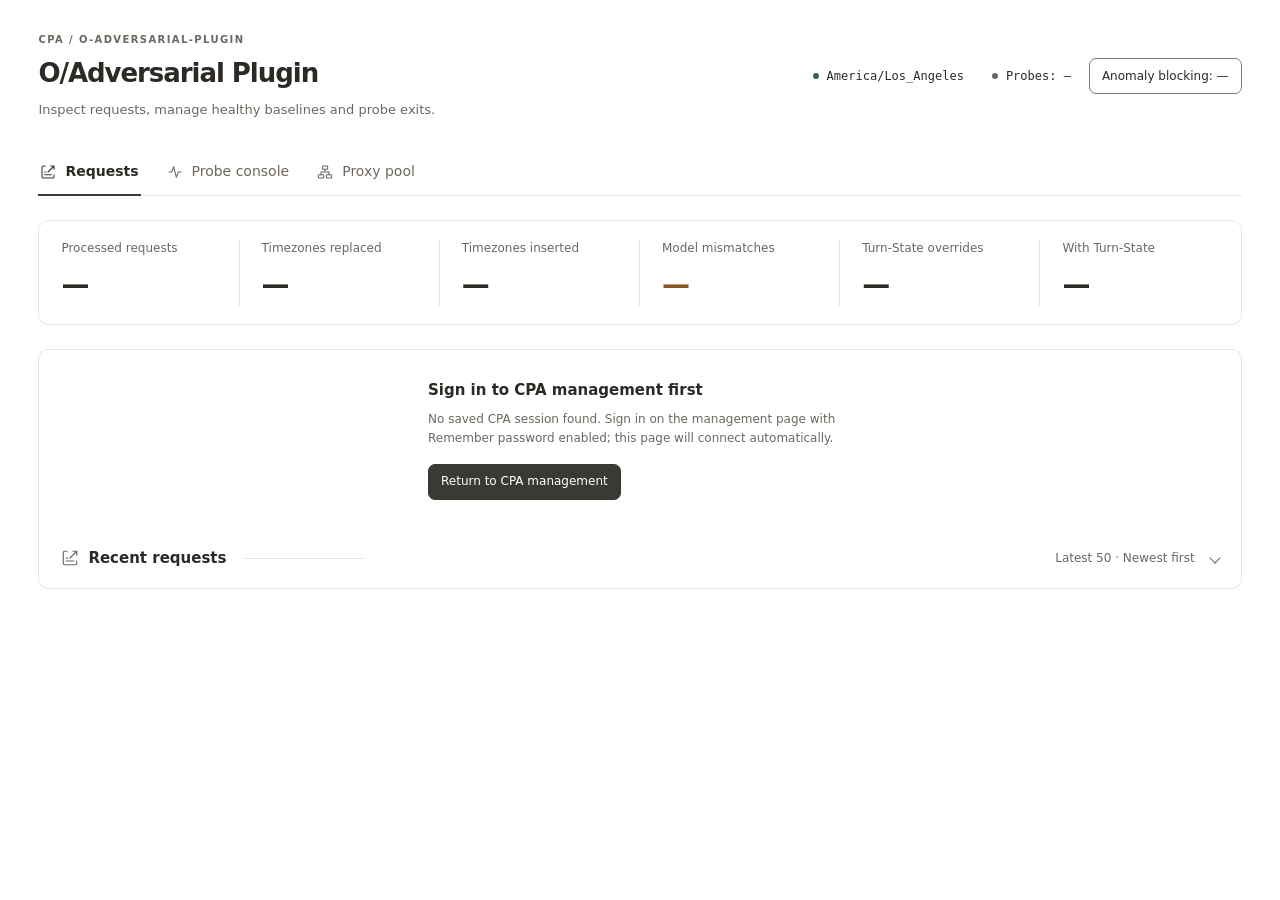
==== commit 0a12c02e: "fix: 修复额度误判与自动切换，完善账号票据生命周期（1.5.39） 额度和限流优先于 state 长度分类，冷却账号自动让出候选席位；区分额度、鉴权、临时失败与业务降级。 保留账号级 TTL、来源" ====
--- a/src/web/index.html
+++ b/src/web/index.html
@@ -28,6 +28,7 @@
     .probe-records>summary{cursor:pointer;list-style:none}.probe-records>summary::-webkit-details-marker{display:none}.probe-records>summary:after{content:"";width:7px;height:7px;flex-shrink:0;border:solid var(--muted);border-width:0 1.5px 1.5px 0;transform:rotate(45deg);margin-left:4px}.probe-records[open]>summary:after{transform:rotate(225deg)}.probe-records:not([open])>summary{border-bottom:0}.probe-records>summary:hover{background:var(--subtle)}.probe-records>summary .probe-note{margin-left:auto;font-size:12px;font-weight:400}
     .probe-settings{border-bottom:1px solid var(--line)}.probe-settings summary{display:flex;align-items:center;flex-wrap:wrap;gap:12px;padding:14px 22px;cursor:pointer;list-style:none;font-size:12px}.probe-settings summary::-webkit-details-marker{display:none}.probe-settings summary:after{content:"";width:7px;height:7px;border:solid var(--muted);border-width:0 1.5px 1.5px 0;transform:rotate(45deg);margin-left:auto;margin-right:4px}.probe-settings[open] summary:after{transform:rotate(225deg)}.probe-settings summary:hover{background:var(--subtle)}.settings-title{font-weight:600}.settings-body{display:grid;grid-template-columns:1fr 1fr;padding:0 22px 18px;gap:24px}.settings-line{display:flex;align-items:center;flex-wrap:wrap;gap:8px;font-size:12px;padding:14px 0 0;border-top:1px solid var(--line)}.settings-line label{flex-basis:100%;font-weight:550}.settings-line input{width:84px}.settings-line .sub,.settings-line [role=status]{flex-basis:100%}.settings-error{color:var(--danger)}
     input,select{border:1px solid var(--control-line);border-radius:6px;background:var(--bg);color:var(--text);padding:8px 10px;font:inherit;min-height:36px}input[type=checkbox]{accent-color:var(--accent);min-height:auto}input::placeholder{color:var(--muted)}.exit-form{display:grid;grid-template-columns:repeat(2,minmax(0,1fr));gap:16px 24px;padding:22px;border-bottom:1px solid var(--line);background:var(--subtle)}.exit-form label{display:flex;flex-direction:column;gap:6px;font-size:12px}.exit-form input,.exit-form select{width:100%;min-width:0}.exit-form .wide{grid-column:1/-1}.exit-form .check{flex-direction:row;flex-wrap:wrap;align-items:center}.exit-form .check input{width:auto}
+    .exit-check{border-top:1px solid var(--line);margin-top:14px;padding-top:12px}.exit-check-head{display:flex;align-items:center;flex-wrap:wrap;gap:10px}.exit-check-head strong{font-size:12px;font-weight:550;margin-right:auto}.exit-check p{font-size:12px;margin-top:8px}.exit-check ol{padding-left:20px;margin:10px 0 0;font-size:12px}.exit-check li{padding:3px 0;overflow-wrap:anywhere}.exit-check code{margin:0 8px}.egress-help{padding:14px 22px;border-bottom:1px solid var(--line);font-size:12px;display:flex;align-items:center;gap:12px;flex-wrap:wrap}.egress-help span{flex:1;min-width:220px}
     .exit-item{padding:20px 22px;border-top:1px solid var(--line)}.exit-item:first-child{border-top:0}.exit-main{display:grid;grid-template-columns:minmax(180px,1fr) minmax(90px,.38fr) minmax(150px,.6fr) auto;gap:20px;align-items:center}.exit-identity{min-width:0}.exit-name{font-size:14px;font-weight:600;margin:0 0 4px;overflow-wrap:anywhere}.exit-address{font:12px/1.6 ui-monospace,SFMono-Regular,Consolas,monospace;color:var(--muted);overflow-wrap:anywhere}.exit-kind{font-size:11px;color:var(--muted);margin-left:8px}.exit-budget .label{margin-bottom:3px}.exit-meta{display:flex;flex-wrap:wrap;gap:6px 20px;margin-top:14px;padding-top:12px;border-top:1px solid var(--line);font-size:12px;color:var(--muted);overflow-wrap:anywhere}.exit-error{flex-basis:100%;min-width:0;white-space:normal}.exit-ops{display:flex;gap:8px;flex-wrap:wrap}.exit-ops .edit{background:var(--soft);border-color:transparent;color:var(--accent)}.exit-ops .edit:hover{border-color:var(--accent)}
     .empty{text-align:center;white-space:normal;color:var(--muted);padding:48px 24px;font-size:13px}.footer{display:flex;justify-content:space-between;flex-wrap:wrap;gap:12px;padding:14px 22px;border-top:1px solid var(--line);color:var(--muted);font-size:11px}.login{padding:28px;max-width:480px;margin:auto}.login h2{margin-bottom:8px}.login p{font-size:12px;margin-bottom:16px}.hidden{display:none!important}.status{font-size:12px;color:var(--muted);margin-top:12px}
     @media(max-width:1100px){header{align-items:flex-start;flex-direction:column;gap:14px}.chip-grid{justify-content:flex-start;max-width:none}.cards:not(.cards-four){grid-template-columns:repeat(3,minmax(0,1fr));row-gap:20px}.cards:not(.cards-four) .card:nth-child(3){border-right:0}.exit-main{grid-template-columns:minmax(0,1fr) auto}.exit-identity{grid-column:1;grid-row:1}.exit-state{grid-column:1;grid-row:2}.exit-budget{grid-column:1;grid-row:3}.exit-ops{grid-column:2;grid-row:1/4;flex-direction:column}}
@@ -41,7 +42,7 @@
 <main>
   <header>
     <div><div class="eyebrow">CPA / O-ADVERSARIAL-PLUGIN</div><h1><span data-i18n="O/对抗插件">O/对抗插件</span></h1><p><span data-i18n="查看请求处理、管理健康基线与探测出口。">查看请求处理、管理健康基线与探测出口。</span></p></div>
-    <div class="chip-grid"><div class="target"><span class="dot"></span><code id="target-timezone">—</code></div><div class="target hidden" id="override-chip" title="请求侧 X-Codex-Turn-State 覆写状态" data-i18n-title="请求侧 X-Codex-Turn-State 覆写状态"><span class="dot" id="override-dot"></span><code id="override-label"><span data-i18n="覆写：—">覆写：—</span></code></div><div class="target" title="探测引擎状态" data-i18n-title="探测引擎状态"><span class="dot" id="probe-dot"></span><code id="probe-label"><span data-i18n="探测：—">探测：—</span></code></div><button id="reject-toggle" type="button" class="switch-btn" title="业务流量确认异常时按此开关拦截；探测失败仅在没有可用健康基线时参与拦截，预备失败不影响仍有效的业务值" data-i18n-title="业务流量确认异常时按此开关拦截；探测失败仅在没有可用健康基线时参与拦截，预备失败不影响仍有效的业务值"><span data-i18n="异常请求拦截：—">异常请求拦截：—</span></button></div>
+    <div class="chip-grid"><div class="target"><span class="dot"></span><code>America/Los_Angeles</code></div><div class="target hidden" id="override-chip" title="请求侧 X-Codex-Turn-State 覆写状态" data-i18n-title="请求侧 X-Codex-Turn-State 覆写状态"><span class="dot" id="override-dot"></span><code id="override-label"><span data-i18n="覆写：—">覆写：—</span></code></div><div class="target" title="探测引擎状态" data-i18n-title="探测引擎状态"><span class="dot" id="probe-dot"></span><code id="probe-label"><span data-i18n="探测：—">探测：—</span></code></div><button id="reject-toggle" type="button" class="switch-btn" title="业务流量确认异常时按此开关拦截；探测失败仅在没有可用健康基线时参与拦截，预备失败不影响仍有效的业务值" data-i18n-title="业务流量确认异常时按此开关拦截；探测失败仅在没有可用健康基线时参与拦截，预备失败不影响仍有效的业务值"><span data-i18n="异常请求拦截：—">异常请求拦截：—</span></button></div>
   </header>
   <nav class="tabs" aria-label="插件功能" data-i18n-aria-label="插件功能">
     <button id="tab-records" type="button" class="tab active" aria-current="page"><svg class="section-icon" viewBox="0 0 24 24" fill="none" stroke="currentColor" stroke-width="1.6" stroke-linecap="round" stroke-linejoin="round" aria-hidden="true" focusable="false"><path d="M8 3H5a2 2 0 0 0-2 2v14a2 2 0 0 0 2 2h14a2 2 0 0 0 2-2v-3"/><path d="M16 3h5v5M21 3l-9 9M7 12h2M7 16h10"/></svg><span><span data-i18n="请求记录">请求记录</span></span></button>
@@ -80,6 +81,14 @@
       <div class="card"><div class="label"><span data-i18n="探测成功 / 总探测">探测成功 / 总探测</span></div><div class="number" id="probe-counts">—</div></div>
       <div class="card"><div class="label"><span data-i18n="最近探测活动">最近探测活动</span></div><div class="number" id="probe-activity">—</div></div>
     </section>
+    <details class="panel probe-records" id="account-routing-panel" open>
+      <summary class="toolbar"><h2 class="section-heading"><svg class="section-icon" viewBox="0 0 24 24" fill="none" stroke="currentColor" stroke-width="1.6" stroke-linecap="round" stroke-linejoin="round" aria-hidden="true" focusable="false"><path d="M4 6h16M4 12h10M4 18h7"/><path d="m15 15 3 3 4-5"/></svg><span data-i18n="实验性账号健康路由">实验性账号健康路由</span></h2><span class="probe-note" id="account-routing-note" data-i18n="只读监测">只读监测</span></summary>
+      <div class="table-wrap" tabindex="0" role="region" aria-label="账号与模型健康状态，可横向滚动" data-i18n-aria-label="账号与模型健康状态，可横向滚动"><table>
+        <thead><tr><th data-i18n="账号标识">账号标识</th><th data-i18n="模型族">模型族</th><th data-i18n="健康状态">健康状态</th><th data-i18n="状态长度">状态长度</th><th data-i18n="账号票据剩余">账号票据剩余</th><th data-i18n="最近观测（UTC+8）">最近观测（UTC+8）</th><th data-i18n="冷却 / 原因">冷却 / 原因</th></tr></thead>
+        <tbody id="account-routing-rows"></tbody>
+      </table></div>
+      <div class="footer"><span>仅展示脱敏 AuthID、长度和 TTL，不展示账号绑定的 State 正文。</span><span>同优先级内路由 · 全部冷却时回退 CPA 原调度</span></div>
+    </details>
     <section class="panel">
       <div class="toolbar"><h2 class="section-heading"><svg class="section-icon" viewBox="0 0 24 24" fill="none" stroke="currentColor" stroke-width="1.6" stroke-linecap="round" stroke-linejoin="round" aria-hidden="true" focusable="false"><path d="m12 3 8 3v6c0 5-8 9-8 9s-8-4-8-9V6l8-3Z"/><path d="m8 12 3 3 5-6"/></svg><span><span data-i18n="模型健康基线">模型健康基线</span></span></h2><div class="actions"><button id="round-start" type="button" class="primary" title="启用自动预备并开始一轮探测：跳过健康值仍充裕或已备好接班值的模型；所有任务串行执行" data-i18n-title="启用自动预备并开始一轮探测：跳过健康值仍充裕或已备好接班值的模型；所有任务串行执行"><span data-i18n="开始探测">开始探测</span></button><button id="round-stop" type="button" title="取消本轮排队和在途探测，在下一个尝试边界生效；保持自动预备原状态，临近到期时仍可再次探测" data-i18n-title="取消本轮排队和在途探测，在下一个尝试边界生效；保持自动预备原状态，临近到期时仍可再次探测"><span data-i18n="停止当前轮">停止当前轮</span></button><button id="all-stop" type="button" title="取消所有探测并停止自动预备；重启后保持停止，直到再次点击开始探测；已获得的健康值保留" data-i18n-title="取消所有探测并停止自动预备；重启后保持停止，直到再次点击开始探测；已获得的健康值保留"><span data-i18n="停止全部">停止全部</span></button><span id="probe-times" class="probe-note">—</span></div></div>
       <details class="probe-settings" id="probe-settings">
@@ -87,7 +96,6 @@
         <div class="settings-body">
       <div class="settings-line"><label for="prefetch-minutes"><span data-i18n="提前预备">提前预备</span></label><input id="prefetch-minutes" type="number" min="0" step="1" inputmode="numeric" aria-label="提前预备分钟数" data-i18n-aria-label="提前预备分钟数"><span><span data-i18n="分钟">分钟</span></span><button id="prefetch-save" type="button"><span data-i18n="确认保存">确认保存</span></button><span id="prefetch-feedback" role="status"></span><span class="sub"><span data-i18n="有效期结束前提前准备下一份健康值。0 关闭自动预备；保存不会恢复已停止或暂停的探测。">有效期结束前提前准备下一份健康值。0 关闭自动预备；保存不会恢复已停止或暂停的探测。</span></span></div>
       <div class="settings-line"><label for="probe-interval-seconds"><span data-i18n="串行间隔">串行间隔</span></label><input id="probe-interval-seconds" type="number" min="1" max="3600" step="1" inputmode="numeric" aria-label="探测串行间隔秒数" data-i18n-aria-label="探测串行间隔秒数"><span><span data-i18n="秒">秒</span></span><button id="probe-interval-save" type="button"><span data-i18n="确认保存">确认保存</span></button><span id="probe-interval-feedback" role="status"></span><span class="sub"><span data-i18n="1–3600 秒，设置重试与跨模型探测的等待时间。下一次等待起生效，重启后保留。">1–3600 秒，设置重试与跨模型探测的等待时间。下一次等待起生效，重启后保留。</span></span></div>
-      <div class="settings-line"><label for="sleep-start-hour"><span data-i18n="每日休眠（UTC+8）">每日休眠（UTC+8）</span></label><input id="sleep-start-hour" type="number" min="0" max="23" step="1" inputmode="numeric" value="0" aria-label="休眠开始小时" data-i18n-aria-label="休眠开始小时"><span>～</span><input id="sleep-end-hour" type="number" min="0" max="23" step="1" inputmode="numeric" value="0" aria-label="休眠结束小时" data-i18n-aria-label="休眠结束小时"><span data-i18n="时">时</span><button id="sleep-save" type="button" data-i18n="确认保存">确认保存</button><span id="sleep-feedback" role="status"></span><span class="sub" data-i18n="按 UTC+8 每日生效，支持跨午夜。0～0（起止相同）关闭休眠；期间不发起探测，在途请求完成后等待，结束后恢复原模式。">按 UTC+8 每日生效，支持跨午夜。0～0（起止相同）关闭休眠；期间不发起探测，在途请求完成后等待，结束后恢复原模式。</span></div>
         </div>
       </details>
       <div class="table-wrap" id="probe-values-wrap" tabindex="0" role="region" aria-label="模型健康基线，可横向滚动" data-i18n-aria-label="模型健康基线，可横向滚动"><table>
@@ -132,6 +140,7 @@
         <div class="actions wide"><button id="exit-save" type="button"><span data-i18n="确认保存">确认保存</span></button><button id="exit-cancel" type="button"><span data-i18n="取消">取消</span></button><span id="exit-feedback" role="status"></span></div>
         <p class="sub wide"><span data-i18n="保存后加入总代理池，后续尝试使用新参数；已发出的请求允许结束。不会自动启动探测，也不会解除原有禁用状态。面板配置优先于配置文件并在重启后保留。">保存后加入总代理池，后续尝试使用新参数；已发出的请求允许结束。不会自动启动探测，也不会解除原有禁用状态。面板配置优先于配置文件并在重启后保留。</span></p>
       </div>
+      <div class="egress-help"><span data-i18n="公网实测通过所选出口向 ipify 发起 3 次独立请求，仅代表采样连接，不等同于某次模型探测出口。">公网实测通过所选出口向 ipify 发起 3 次独立请求，仅代表采样连接，不等同于某次模型探测出口。</span><button id="pool-ip-toggle" class="ip-toggle" type="button" data-i18n="显示" data-i18n-aria-label="显示出口 IP" aria-label="显示出口 IP" aria-pressed="false">显示</button></div>
       <div id="pool-wrap"><div id="pool-rows" role="list" aria-label="代理出口" data-i18n-aria-label="代理出口"></div></div>
     </section>
   </section>
@@ -140,26 +149,54 @@
 <script>
   // UI message -> [English, Traditional Chinese, Russian]. Simplified Chinese is the key.
   const messages={
-    "休眠时间须为 0–23 的整数小时":["Sleep hours must be whole numbers from 0 to 23","休眠時間須為 0–23 的整數小時","Часы сна должны быть целыми числами от 0 до 23"],
-    "缺少 start_hour 或 end_hour 字段":["Missing start_hour or end_hour field","缺少 start_hour 或 end_hour 欄位","Отсутствует поле start_hour или end_hour"],
-    "每日休眠（UTC+8）":["Daily sleep (UTC+8)", "每日休眠（UTC+8）", "Ежедневный сон (UTC+8)"],
-    "休眠开始小时":["Sleep start hour", "休眠開始小時", "Час начала сна"],
-    "休眠结束小时":["Sleep end hour", "休眠結束小時", "Час окончания сна"],
-    "时":["h", "時", "ч"],
-    "按 UTC+8 每日生效，支持跨午夜。0～0（起止相同）关闭休眠；期间不发起探测，在途请求完成后等待，结束后恢复原模式。":["Daily in UTC+8, including overnight ranges. Equal hours (0–0) disable sleep. No new probes during sleep; in-flight requests finish, then wait. The previous mode resumes afterwards.", "按 UTC+8 每日生效，支援跨午夜。0～0（起止相同）關閉休眠；期間不發起探測，進行中的請求完成後等待，結束後恢復原模式。", "Ежедневно по UTC+8, в том числе через полночь. Равные часы (0–0) отключают сон. Новые проверки не запускаются; текущий запрос завершается, затем ожидание. После сна восстанавливается прежний режим."],
-    "不休眠":["Sleep disabled", "不休眠", "Сон отключён"],
-    "休眠 {start}～{end}（UTC+8）":["Sleep {start}–{end} (UTC+8)", "休眠 {start}～{end}（UTC+8）", "Сон {start}–{end} (UTC+8)"],
-    "休眠中":["Sleeping", "休眠中", "Спящий режим"],
-    "探测：休眠中":["Probe: sleeping", "探測：休眠中", "Проверка: спящий режим"],
-    "休眠至 {time}（UTC+8）；在途请求完成后等待，结束后按原模式继续":["Sleeping until {time} (UTC+8); in-flight requests finish, then wait. The previous mode resumes afterwards", "休眠至 {time}（UTC+8）；進行中的請求完成後等待，結束後按原模式繼續", "Сон до {time} (UTC+8); текущий запрос завершится, затем ожидание. После сна продолжится прежний режим"],
-    "请输入 0–23 的整数小时":["Enter whole hours from 0 to 23", "請輸入 0–23 的整數小時", "Введите целые часы от 0 до 23"],
-    "休眠设置已保存":["Sleep schedule saved", "休眠設定已儲存", "Расписание сна сохранено"],
+    "实验性账号健康路由":["Experimental account health routing","實驗性帳號健康路由","Экспериментальная маршрутизация аккаунтов"],
+    "只读监测":["Read-only monitoring","唯讀監測","Мониторинг без изменений"],
+    "账号与模型健康状态，可横向滚动":["Account and model health, horizontally scrollable","帳號與模型健康狀態，可橫向捲動","Состояние аккаунтов и моделей, горизонтальная прокрутка"],
+    "账号标识":["Account ID","帳號識別碼","Идентификатор аккаунта"],
+    "模型族":["Model family","模型族","Семейство моделей"],
+    "健康状态":["Health status","健康狀態","Состояние"],
+    "账号票据剩余":["Account state remaining","帳號票據剩餘","Оставшийся срок состояния"],
+    "最近观测（UTC+8）":["Last observed (UTC+8)","最近觀測（UTC+8）","Последнее наблюдение (UTC+8)"],
+    "冷却 / 原因":["Cooldown / reason","冷卻 / 原因","Ожидание / причина"],
+    "会话守卫关闭":["Session guard off","工作階段守衛關閉","Защита сессии выключена"],
+    "会话守卫观测":["Session guard observing","工作階段守衛觀測","Наблюдение за сессиями"],
+    "会话守卫执行":["Session guard enforcing","工作階段守衛執行","Защита сессии включена"],
+    "异账号 {count}（替换 {replaced} / 剥离 {stripped}）":["Foreign states {count} (replaced {replaced} / stripped {stripped})","異帳號 {count}（替換 {replaced} / 移除 {stripped}）","Чужие состояния: {count} (заменено {replaced} / удалено {stripped})"],
+    "配置错误：{error}":["Configuration error: {error}","設定錯誤：{error}","Ошибка конфигурации: {error}"],
+    "路由已开启 · State 与 TTL 按账号隔离":["Routing enabled · account-scoped state and TTL","路由已開啟 · State 與 TTL 依帳號隔離","Маршрутизация включена · состояние и TTL по аккаунтам"],
+    "只读监测 · 路由未开启":["Read-only monitoring · routing disabled","唯讀監測 · 路由未開啟","Мониторинг · маршрутизация выключена"],
+    "最近 {kind}":["Latest {kind}","最近 {kind}","Последнее: {kind}"],
+    "账号 {account}":["Account {account}","帳號 {account}","Аккаунт {account}"],
+    "来源 {owner}":["Owner {owner}","來源 {owner}","Владелец {owner}"],
+    "指纹 {fingerprint}":["Fingerprint {fingerprint}","指紋 {fingerprint}","Отпечаток {fingerprint}"],
+    "铸造账号 {owner}":["Issuing account {owner}","簽發帳號 {owner}","Выдавший аккаунт {owner}"],
+    "健康":["Healthy","健康","Исправен"],
+    "票据到期 · 待重探":["State expired · awaiting probe","票據到期 · 待重探","Срок истёк · ожидается проверка"],
+    "待重新探测":["Awaiting another probe","待重新探測","Ожидается повторная проверка"],
+    "续期已尝试 · 可手动重探":["Renewal attempted · manual retry available","續期已嘗試 · 可手動重探","Продление выполнено · можно повторить вручную"],
+    "业务异常":["Business anomaly","業務異常","Аномалия рабочего запроса"],
+    "鉴权失败":["Authentication failed","驗證失敗","Ошибка авторизации"],
+    "额度已用完":["Quota exhausted","額度已用完","Квота исчерпана"],
+    "请求限流":["Rate limited","請求限流","Ограничение частоты запросов"],
+    "账号暂不可用":["Account temporarily unavailable","帳號暫不可用","Аккаунт временно недоступен"],
+    "瞬时失败":["Transient failure","暫時失敗","Временный сбой"],
+    "待观察":["Awaiting observation","待觀察","Ожидается наблюдение"],
+    "冷却 {duration}":["Cooldown {duration}","冷卻 {duration}","Ожидание {duration}"],
+    "探测记录：{reason}":["Probe evidence: {reason}","探測記錄：{reason}","Результат проверки: {reason}"],
+    "尚无账号级使用记录。完成一次 Codex 请求后，这里会按脱敏 AuthID 展示健康证据。":["No account usage yet. Completed Codex requests appear here with masked account IDs.","尚無帳號使用記錄。完成 Codex 請求後會顯示去識別化帳號的健康證據。","Записей пока нет. Завершённые запросы Codex появятся с обезличенными ID аккаунтов."],
+    "账号票据":["Account state","帳號票據","Состояние аккаунта"],
+    "异账号已替换":["Foreign state replaced","異帳號已替換","Чужое состояние заменено"],
+    "异账号已剥离":["Foreign state stripped","異帳號已移除","Чужое состояние удалено"],
+    "同账号来源":["Same-account source","同帳號來源","Источник этого аккаунта"],
+    "异账号来源":["Other-account source","異帳號來源","Источник другого аккаунта"],
+    "异模型来源":["Other-model source","異模型來源","Источник другой модели"],
+    "来源未知":["Unknown source","來源未知","Источник неизвестен"],
     "预备就绪（{time}）":["Candidate ready ({time})","預備就緒（{time}）","Замена готова ({time})"],
     " · 本轮结束后继续自动预备":[" · Auto-prefetch continues after this round", " · 本輪結束後繼續自動預備", " · Автоподготовка продолжится после раунда"],
     " · 现有基线继续使用":[" · Existing baseline remains in use", " · 現有基線繼續使用", " · Текущий эталон остаётся в работе"],
     "0 继承全局：单代理 3 次，聚合池 100 次，以实际配置为准":["0 inherits the global setting: usually 3 for single proxies and 100 for pools.", "0 繼承全域：單一代理 3 次，聚合池 100 次，以實際設定為準", "0 — наследовать общую настройку: обычно 3 для прокси и 100 для пула."],
     "1–3600 秒，设置重试与跨模型探测的等待时间。下一次等待起生效，重启后保留。":["1–3600 seconds between retries and models. Applies from the next wait and persists after restart.", "1–3600 秒，設定重試與跨模型探測的等待時間。下次等待起生效，重新啟動後保留。", "1–3600 секунд между повторами и моделями. Действует со следующего ожидания и сохраняется после перезапуска."],
-    "292 字节：长度符合预期":["292 bytes: expected length", "292 位元組：長度符合預期", "292 байта: ожидаемая длина"],
+    "292/332 字节：长度符合预期":["292/332 bytes: expected length", "292/332 位元組：長度符合預期", "292/332 байта: ожидаемая длина"],
     "CPA 登录已失效，请返回管理页重新登录。":["Your CPA session has expired. Sign in again on the management page.", "CPA 登入已失效，請返回管理頁重新登入。", "Сеанс CPA истёк. Войдите снова на странице управления."],
     "O/对抗插件":["O/Adversarial Plugin", "O/對抗外掛", "O/Adversarial Plugin"],
     "O/对抗插件 · CPA":["O/Adversarial Plugin · CPA", "O/對抗外掛 · CPA", "O/Adversarial Plugin · CPA"],
@@ -281,6 +318,27 @@
     "显示出口 IP":["Show egress IPs", "顯示出口 IP", "Показать IP выходов"],
     "隐藏出口 IP":["Hide egress IPs", "隱藏出口 IP", "Скрыть IP выходов"],
     "出口 IP 已隐藏":["Egress IP hidden", "出口 IP 已隱藏", "IP выхода скрыт"],
+    "公网实测通过所选出口向 ipify 发起 3 次独立请求，仅代表采样连接，不等同于某次模型探测出口。":["Public IP sampling sends 3 independent requests through the selected exit to ipify. Results apply only to those connections, not to a model probe.", "公網實測透過所選出口向 ipify 發起 3 次獨立請求，僅代表採樣連線，不等同於某次模型探測出口。", "Три отдельных запроса через выбранный выход к ipify. Результаты относятся только к этим соединениям, а не к проверке модели."],
+    "公网出口实测":["Public egress IP check", "公網出口實測", "Проверка публичного IP"],
+    "采样 3 次":["Take 3 samples", "採樣 3 次", "Сделать 3 замера"],
+    "采样中…":["Sampling…", "採樣中…", "Замер…"],
+    "正在使用此出口查询，最多约 20 秒，不消耗模型配额。":["Checking through this exit; up to about 20 seconds. No model quota is used.", "正在使用此出口查詢，最多約 20 秒，不消耗模型配額。", "Проверка через этот выход, до 20 секунд. Квота модели не расходуется."],
+    "尚未采样；不会随页面刷新自动查询。":["No samples yet. Page refresh does not trigger a check.", "尚未採樣；不會隨頁面重新整理自動查詢。", "Замеров ещё нет. Обновление страницы не запускает проверку."],
+    "本轮观察到 {count} 个不同公网 IP":["Observed {count} distinct public IPs in this check", "本輪觀察到 {count} 個不同公網 IP", "В этом замере обнаружено разных публичных IP: {count}"],
+    "本轮未观察到 IP 变化，不代表始终固定":["No IP change observed in this check; this does not prove a fixed exit", "本輪未觀察到 IP 變化，不代表始終固定", "IP в этом замере не изменился; это не доказывает постоянство выхода"],
+    "有效采样不足，无法判断 IP 是否变化":["Not enough valid samples to determine IP changes", "有效採樣不足，無法判斷 IP 是否變化", "Недостаточно успешных замеров для оценки смены IP"],
+    "来源：ipify，仅对应本轮采样":["Source: ipify, for this check only", "來源：ipify，僅對應本輪採樣", "Источник: ipify, только для этого замера"],
+    "已有公网采样正在进行，请稍后重试":["A public IP check is already running; try again later", "已有公網採樣正在進行，請稍後重試", "Проверка IP уже выполняется; повторите позже"],
+    "出口不存在，请刷新列表":["Exit not found; refresh the list", "出口不存在，請重新整理清單", "Выход не найден; обновите список"],
+    "出口已修改，请重新采样":["Exit changed; take new samples", "出口已修改，請重新採樣", "Выход изменён; повторите замер"],
+    "查询超时":["Check timed out", "查詢逾時", "Время проверки истекло"],
+    "无法连接代理或查询服务":["Cannot connect to the proxy or IP service", "無法連線至代理或查詢服務", "Нет соединения с прокси или сервисом IP"],
+    "代理协议不支持":["Unsupported proxy protocol", "代理協定不支援", "Протокол прокси не поддерживается"],
+    "查询响应读取失败":["Could not read the IP service response", "查詢回應讀取失敗", "Не удалось прочитать ответ сервиса IP"],
+    "查询服务未返回有效数据":["IP service returned invalid data", "查詢服務未回傳有效資料", "Сервис IP вернул некорректные данные"],
+    "未返回可用的公网 IP":["No usable public IP returned", "未回傳可用的公網 IP", "Пригодный публичный IP не получен"],
+    "查询服务返回 HTTP {status}":["IP service returned HTTP {status}", "查詢服務回傳 HTTP {status}", "Сервис IP вернул HTTP {status}"],
+    "公网采样失败，请重试":["Public IP check failed; try again", "公網採樣失敗，請重試", "Проверка публичного IP не удалась; повторите"],
     "代理回报地址":["Proxy-reported address", "代理回報位址", "Адрес по данным прокси"],
     "代理回报 · 未核验":["Proxy-reported · Unverified", "代理回報 · 未核驗", "По данным прокси · Не проверен"],
     "未获取":["Unavailable", "未取得", "Нет данных"],
@@ -321,7 +379,7 @@
     "暂停":["Pause", "暫停", "Пауза"],
     "暂停该模型：取消排队与在途探测，并停止该模型的自动预备；已有健康值保留":["Pause this model: cancel queued and in-flight tasks and stop its automatic prefetch; retain healthy values", "暫停此模型：取消排隊與進行中的探測，並停止其自動預備；保留健康值", "Поставить модель на паузу: отменить очередь и текущие задачи, остановить её автоподготовку; сохранить исправные значения"],
     "暂无出口。添加代理后可在这里管理探测预算和启用状态。":["No exits yet. Add a proxy to manage its budget and availability here.", "尚無出口。新增代理後，可在這裡管理探測預算與啟用狀態。", "Выходов пока нет. Добавьте прокси, чтобы управлять его бюджетом и доступностью."],
-    "暂无基线值。可点击「开始探测」手动获取；业务流量观测到健康状态（模型一致 + 292 字节）时也会自动入库。":["No baseline yet. Start probes to obtain one. Healthy observations from business traffic (matching model and 292 bytes) are also stored.", "尚無基線值。可開始探測以取得；業務流量觀測到健康狀態（模型一致且 292 位元組）時也會自動儲存。", "Эталона пока нет. Запустите проверки. Исправные наблюдения из рабочего трафика (совпадение модели и 292 байта) также сохраняются."],
+    "暂无基线值。可点击「开始探测」手动获取；业务流量观测到健康状态（模型一致 + 292/332 字节）时也会自动入库。":["No baseline yet. Start probes to obtain one. Healthy observations from business traffic (matching model and 292/332 bytes) are also stored.", "尚無基線值。可開始探測以取得；業務流量觀測到健康狀態（模型一致且 292/332 位元組）時也會自動儲存。", "Эталона пока нет. Запустите проверки. Исправные наблюдения из рабочего трафика (совпадение модели и 292/332 байта) также сохраняются."],
     "暂无探测记录。":["No probe history yet.", "尚無探測記錄。", "История проверок пуста."],
     "替换后时区":["Target timezone", "替換後時區", "Целевой часовой пояс"],
     "最近 50 条 · 最新在前":["Latest 50 · Newest first", "最近 50 筆 · 最新在前", "Последние 50 · Новые сверху"],
@@ -408,7 +466,7 @@
     "队列 {count} 项":["Queue: {count}", "佇列 {count} 項", "В очереди: {count}"],
     "队列等待中":["Waiting in queue", "佇列等待中", "Ожидание в очереди"],
     "降智已拦截":["Degradation blocked", "降智已攔截", "Ухудшение заблокировано"],
-    "非 292 字节：长度存疑（可能为风控状态）":["Not 292 bytes: unexpected length, possibly an upstream risk-control state", "非 292 位元組：長度存疑，可能為上游風控狀態", "Не 292 байта: неожиданная длина, возможное ограничение сервера"],
+    "非 292/332 字节：长度存疑（可能为风控状态）":["Not 292/332 bytes: unexpected length, possibly an upstream risk-control state", "非 292/332 位元組：長度存疑，可能為上游風控狀態", "Не 292/332 байта: неожиданная длина, возможное ограничение сервера"],
     "面板设置":["panel setting", "面板設定", "из панели"],
     "预备就绪":["Candidate ready", "預備就緒", "Замена готова"],
     "预备探测 · 本轮 {count} 次失败":["Prefetch · {count} failures this round", "預備探測 · 本輪 {count} 次失敗", "Подготовка · {count} ошибок в раунде"],
@@ -544,21 +602,17 @@
   function sourceLabel(source){return t(sources[source]||source||'');}
   let lastData=null;
   let egressVisible=false;
+  const egressChecks=new Map();
   let loading = false, rejectedKey = '';
   let prefetchDirty=false,prefetchSaving=false,prefetchLimit=54,editingExitID='',exitSaving=false,controlRevision=0;
   let intervalDirty=false,intervalSaving=false;
-  let sleepDirty=false,sleepSaving=false;
-  const sleepLabel=(start,end)=>start===end?t('不休眠'):t('休眠 {start}～{end}（UTC+8）',{start:String(start).padStart(2,'0')+':00',end:String(end).padStart(2,'0')+':00'});
   el('management-login').href=prefix+'/management.html#/plugin-pages/timezone-override/0';
   // Match CPA management center's secureStorage v1 format; never copy or persist its key.
   function storedValue(name){
     let value=localStorage.getItem(name);
     if(value===null)return null;
-    let maskSource=null;
-    if(value.startsWith('enc::v2::'))maskSource='cli-proxy-api-webui::secure-storage|v2|'+location.host;
-    else if(value.startsWith('enc::v1::'))maskSource='cli-proxy-api-webui::secure-storage|'+location.host+'|'+navigator.userAgent;
-    if(maskSource){
-      const mask=new TextEncoder().encode(maskSource);
+    if(value.startsWith('enc::v1::')){
+      const mask=new TextEncoder().encode('cli-proxy-api-webui::secure-storage|'+location.host+'|'+navigator.userAgent);
       const bytes=Uint8Array.from(atob(value.slice(9)),(character,index)=>character.charCodeAt(0)^mask[index%mask.length]);
       value=new TextDecoder('utf-8',{fatal:true}).decode(bytes);
     }
@@ -577,7 +631,7 @@
     }catch{return '';}
   }
   function requireLogin(message='未找到已保存的 CPA 登录状态。请在管理页登录并启用“记住密码”，本页会自动连接。'){
-    lastData=null;egressVisible=false;renderProbeHistories({});renderPool({});
+    lastData=null;egressVisible=false;egressChecks.clear();renderProbeHistories({});renderPool({});
     setMessage('auth-message',()=>t(message));el('auth-notice').classList.remove('hidden');el('results').classList.add('hidden');
     el('rows').replaceChildren();for(const key of ['total','replaced','inserted','mismatches','turnstates','overridden'])el(key).textContent='—';
     el('override-chip').classList.add('hidden');
@@ -590,12 +644,13 @@
     if(spec==='direct')return t('直连');
     try{const u=new URL(spec);return u.protocol.replace(':','')+'://'+u.host;}catch(e){return String(spec).slice(0,32)+'…';}
   }
-  async function probeControl(payload){
+  async function probeControl(payload,readResult=false){
     const key=readManagementKey();
     if(!key){requireLogin();return false;}
     try{
       const response=await fetch(prefix+'/v0/management/timezone-override/probe-control',{method:'POST',headers:{'Authorization':'Bearer '+key,'Content-Type':'application/json'},body:JSON.stringify(payload)});
       if(response.status===401||response.status===403){rejectedKey=key;requireLogin('CPA 登录已失效，请返回管理页重新登录。');return false;}
+      if(readResult){const result=await response.json();if(result?.egress_check)return result;}
       if(!response.ok){const data=await response.json().catch(()=>null);throw new Error((data&&data.error)||(t('操作失败（HTTP {status}）',{status:response.status})));}
       controlRevision++;
       return true;
@@ -617,7 +672,6 @@
     return Math.max(0,Math.min(1,ratio));
   }
   function render(data){
-    el('target-timezone').textContent=data.target||'—';
     lastData=data;
     el('total').textContent=Number(data.total).toLocaleString(locale);
     el('replaced').textContent=Number(data.replaced).toLocaleString(locale);
@@ -654,26 +708,41 @@
       cell(tr,original.length?original.join('、'):t('无'),original.length?'':'none');
       const target=cell(tr,'');const code=document.createElement('code');code.textContent=record.target;target.append(code);
       const action=cell(tr,'');
-      if(record.degraded_rejected){const badge=document.createElement('span');badge.className='badge probe-fail';badge.textContent=t('降智已拦截');badge.title=t('请求因模型疑似风控降智被插件拦截（HTTP 403）');action.append(badge);}
+      const rejectionLabels={quota_exhausted:'额度已用完',rate_limited:'请求限流',account_auth_error:'鉴权失败',account_temporarily_unavailable:'账号暂不可用'};
+      const availability=record.quota_status||record.rejection_kind;
+      if(rejectionLabels[availability]){const badge=document.createElement('span');badge.className='badge state-warn';badge.textContent=t(rejectionLabels[availability]);action.append(badge);}
+      else if(record.degraded_rejected){const badge=document.createElement('span');badge.className='badge probe-fail';badge.textContent=t('降智已拦截');badge.title=t('请求因模型疑似风控降智被插件拦截（HTTP 403）');action.append(badge);}
       else{const badge=document.createElement('span');badge.className='badge '+record.action;badge.textContent=t(labels[record.action]||record.action);action.append(badge);}
       const turnstate=cell(tr,'','turnstate');
       if(record.degraded_rejected){turnstate.textContent=t('未发往上游');turnstate.classList.add('none');}
       else if(record.turn_state_length>0){
         turnstate.textContent=t('{count} 字节',{count:record.turn_state_length.toLocaleString(locale)});
         const src=document.createElement('span');src.className='src';src.textContent=sourceLabel(record.turn_state_source);turnstate.append(src);
-        if(record.turn_state_override==='applied'){const b=document.createElement('span');b.className='badge override';b.textContent=t('已覆写');turnstate.append(b);}
+        if(record.turn_state_override==='applied'||record.turn_state_override==='applied-account'){const b=document.createElement('span');b.className='badge override';b.textContent=record.turn_state_override==='applied-account'?t('账号票据'):t('已覆写');turnstate.append(b);}
         else if(record.turn_state_override==='applied-config'){const b=document.createElement('span');b.className='badge override';b.textContent=t('已覆写（配置值）');turnstate.append(b);}
         else if(record.turn_state_override==='skipped-existing'){const b=document.createElement('span');b.className='badge skipped';b.textContent=t('保留原值');turnstate.append(b);}
+        else if(record.turn_state_override==='session-foreign-replaced'){const b=document.createElement('span');b.className='badge override';b.textContent=t('异账号已替换');turnstate.append(b);}
+        else if(record.turn_state_override==='session-foreign-stripped'){const b=document.createElement('span');b.className='badge probe-fail';b.textContent=t('异账号已剥离');turnstate.append(b);}
         const detail=(record.turn_state_value||record.turn_state_preview||'')+(record.turn_state_truncated?t('（已截断）'):'');
         turnstate.title=detail+(record.turn_state_source?('　（'+ (sourceLabel(record.turn_state_source)) +'）'):'');
-      }else if(record.turn_state_override==='applied'||record.turn_state_override==='applied-config'){
+      }else if(record.turn_state_override==='applied'||record.turn_state_override==='applied-account'||record.turn_state_override==='applied-config'||record.turn_state_override==='session-foreign-replaced'){
         const injected=Number(record.turn_state_injected_length||0);
         if(injected>0){turnstate.textContent=t('{count} 字节',{count:injected.toLocaleString(locale)});}
         const b=document.createElement('span');b.className='badge override';
-        b.textContent=record.turn_state_override==='applied-config'?t('已覆写（配置值）'):t('已覆写');
+        b.textContent=record.turn_state_override==='session-foreign-replaced'?t('异账号已替换'):(record.turn_state_override==='applied-config'?t('已覆写（配置值）'):(record.turn_state_override==='applied-account'?t('账号票据'):t('已覆写')));
         turnstate.append(b);
         if(injected>0){turnstate.title=t('插件注入 {count} 字节（{source}）',{count:injected,source:(record.turn_state_override==='applied-config'?t('配置值'):t('探测值'))});}
+      }else if(record.turn_state_override==='session-foreign-stripped'){
+        turnstate.textContent='—';const b=document.createElement('span');b.className='badge probe-fail';b.textContent=t('异账号已剥离');turnstate.append(b);
       }else{turnstate.textContent=t('未观测');turnstate.classList.add('none');}
+      if(record.turn_state_provenance){
+        const provenance=document.createElement('span');
+        const provenanceLabels={'same-account':'同账号来源','foreign-account':'异账号来源','foreign-model':'异模型来源','unknown':'来源未知'};
+        provenance.className='badge '+(record.turn_state_provenance==='same-account'?'state-ok':record.turn_state_provenance==='unknown'?'state-off':'state-warn');
+        provenance.textContent=t(provenanceLabels[record.turn_state_provenance]||record.turn_state_provenance);
+        provenance.title=[t('指纹 {fingerprint}',{fingerprint:record.turn_state_fingerprint||'—'}),record.turn_state_owner?t('铸造账号 {owner}',{owner:record.turn_state_owner}):''].filter(Boolean).join(' · ');
+        turnstate.append(provenance);
+      }
       if(record.trace_id) tr.title='Trace ID: '+record.trace_id;
       fragment.append(tr);
     }
@@ -681,11 +750,91 @@
     el('rows').replaceChildren(fragment);el('auth-notice').classList.add('hidden');el('results').classList.remove('hidden');
     renderProbe(override.probe);
     renderPool(override.probe);
+    renderAccountRouting(data.account_routing||{},override.session_guard||{});
     setMessage('refresh-note',()=>t('每 5 秒刷新'));setMessage('status',()=>t('已复用 CPA 登录 · 插件 v{version}',{version:data.version}));
+  }
+  function renderAccountRouting(routing,guard){
+    routing=routing||{};
+    guard=guard||{};
+    const accounts=Array.isArray(routing.accounts)?routing.accounts:[];
+    const enabled=routing.enabled===true&&!routing.error;
+    const note=el('account-routing-note');
+    const guardModes={off:'会话守卫关闭',observe:'会话守卫观测',enforce:'会话守卫执行'};
+    const guardText=t(guardModes[guard.mode]||'会话守卫观测');
+    const guardCounts=guard.enabled?(' · '+t('异账号 {count}（替换 {replaced} / 剥离 {stripped}）',{count:Number(guard.foreign_observed||0),replaced:Number(guard.foreign_replaced||0),stripped:Number(guard.foreign_stripped||0)})):'';
+    note.textContent=(routing.error?t('配置错误：{error}',{error:routing.error}):t(enabled?'路由已开启 · State 与 TTL 按账号隔离':'只读监测 · 路由未开启'))+' · '+guardText+guardCounts;
+    note.title='';
+    if(guard.last_decision){const last=guard.last_decision;note.title=[t('最近 {kind}',{kind:last.kind||'—'}),last.account?t('账号 {account}',{account:last.account}):'',last.owner?t('来源 {owner}',{owner:last.owner}):'',last.fingerprint?t('指纹 {fingerprint}',{fingerprint:last.fingerprint}):''].filter(Boolean).join(' · ');}
+    note.className='probe-note'+(routing.error?' settings-error':'');
+    const frag=document.createDocumentFragment();
+    for(const item of accounts){
+      const tr=document.createElement('tr');
+      cell(tr,item.account||'—','model');
+      cell(tr,item.model||'—');
+      const state=cell(tr,'','ttl-cell');
+      const badge=document.createElement('span');
+      const healthy=item.state==='healthy';
+      badge.className='badge '+(healthy?'state-ok':['expired','probe_pending','quota_exhausted','rate_limited',''].includes(item.state||'')?'state-warn':'state-fail');
+      const labels={healthy:'健康',expired:'票据到期 · 待重探',probe_pending:'待重新探测',quota_exhausted:'额度已用完',rate_limited:'请求限流',degraded:'业务异常',auth_error:'鉴权失败',transient_failure:'瞬时失败'};
+      badge.textContent=t(item.renewal_attempted&&['expired','probe_pending'].includes(item.state)?'续期已尝试 · 可手动重探':labels[item.state]||'待观察');state.append(badge);
+      cell(tr,item.last_state_length?String(item.last_state_length)+' B':'—',item.last_state_length?'':'none');
+      cell(tr,item.healthy_until?remainingText(item.healthy_until):'—',item.healthy_until?'time':'none');
+      cell(tr,item.observed_at?fmtBeijing(item.observed_at):'—','time');
+      const detail=cell(tr,'','ttl-cell');
+      const until=item.cooldown_until?new Date(item.cooldown_until).getTime():0;
+      if(until>Date.now()){
+        const seconds=Math.max(0,Math.floor((until-Date.now())/1000));
+        const cooling=document.createElement('span');cooling.className='badge state-warn';cooling.textContent=t('冷却 {duration}',{duration:fmtDuration(seconds)});detail.append(cooling);
+      }
+      const reason=document.createElement('div');reason.className='sub';reason.textContent=item.last_reason||'—';detail.append(reason);
+      if(item.probe_reason){const hint=document.createElement('div');hint.className='sub';hint.textContent=t('探测记录：{reason}',{reason:item.probe_reason});detail.append(hint);}
+      frag.append(tr);
+    }
+    if(!accounts.length){const tr=document.createElement('tr');const td=cell(tr,t('尚无账号级使用记录。完成一次 Codex 请求后，这里会按脱敏 AuthID 展示健康证据。'),'empty');td.colSpan=7;frag.append(tr);}
+    el('account-routing-rows').replaceChildren(frag);
+  }
+  function egressError(code,status){
+    const keys={busy:'已有公网采样正在进行，请稍后重试',unknown_exit:'出口不存在，请刷新列表',exit_changed:'出口已修改，请重新采样',timeout:'查询超时',connection_failed:'无法连接代理或查询服务',unsupported_proxy:'代理协议不支持',read_failed:'查询响应读取失败',invalid_response:'查询服务未返回有效数据',non_public_ip:'未返回可用的公网 IP'};
+    return code==='http_status'?t('查询服务返回 HTTP {status}',{status}):t(keys[code]||'公网采样失败，请重试');
+  }
+  function renderEgressCheck(item,probe){
+    const block=document.createElement('div');block.className='exit-check';
+    const head=document.createElement('div');head.className='exit-check-head';
+    const title=document.createElement('strong');title.textContent=t('公网出口实测');head.append(title);
+    const entry=egressChecks.get(item.id);
+    const button=document.createElement('button');button.type='button';button.textContent=t(entry?.pending?'采样中…':'采样 3 次');
+    button.disabled=!item.id||exitSaving||Array.from(egressChecks.values()).some(check=>check.pending);
+    button.addEventListener('click',async()=>{
+      if(Array.from(egressChecks.values()).some(check=>check.pending))return;
+      const current={proxy:item.proxy,pending:true};egressChecks.set(item.id,current);
+      renderPool(lastData?.turn_state_override?.probe||probe);
+      const response=await probeControl({action:'check-egress',id:item.id},true);
+      if(egressChecks.get(item.id)!==current)return;
+      current.pending=false;current.result=response?.egress_check||{error:'failed'};
+      renderPool(lastData?.turn_state_override?.probe||probe);
+    });
+    head.append(button);block.append(head);
+    const note=document.createElement('p');note.setAttribute('role','status');block.append(note);
+    if(entry?.pending){note.textContent=t('正在使用此出口查询，最多约 20 秒，不消耗模型配额。');return block;}
+    if(!entry){note.textContent=t('尚未采样；不会随页面刷新自动查询。');return block;}
+    const result=entry.result;
+    if(result.error){note.textContent=egressError(result.error);return block;}
+    const samples=Array.isArray(result.samples)?result.samples:[];
+    const ips=samples.filter(sample=>sample.ip&&!sample.error).map(sample=>sample.ip),unique=new Set(ips);
+    note.textContent=(unique.size>1?t('本轮观察到 {count} 个不同公网 IP',{count:unique.size}):ips.length>=2?t('本轮未观察到 IP 变化，不代表始终固定'):t('有效采样不足，无法判断 IP 是否变化'))+' · '+t('来源：ipify，仅对应本轮采样');
+    const list=document.createElement('ol');
+    for(const sample of samples){
+      const line=document.createElement('li'),time=document.createElement('span');time.className='sub';time.textContent=fmtBeijing(sample.time)+' (UTC+8)';line.append(time);
+      const value=document.createElement('code');value.textContent=sample.error?egressError(sample.error,sample.status_code):sample.ip?(egressVisible?sample.ip:'***'):t('未获取');line.append(value);list.append(line);
+    }
+    block.append(list);return block;
   }
   function renderPool(probe){
     probe=probe||{};
     const items=probe.proxies_state||[];
+    for(const [id,entry] of egressChecks){
+      if(!items.some(item=>item.id===id&&item.proxy===entry.proxy))egressChecks.delete(id);
+    }
     const total=Number(probe.pool_total||items.length||0);
     const active=Number(probe.pool_active!==undefined?probe.pool_active:items.filter(i=>i.active!==false).length);
     el('pool-total').textContent=total.toLocaleString(locale);
@@ -739,7 +888,7 @@
         if(cooling&&Number.isFinite(remaining)){const left=document.createElement('span');left.textContent=t('剩余 {time}',{time:fmtDuration(remaining)});meta.append(left);}
       }
       if(item.last_error){const error=document.createElement('div');error.className='exit-error';error.textContent=t('最近错误：{error}',{error:item.last_error});meta.append(error);}
-      row.append(main,meta);frag.append(row);
+      row.append(main,meta,renderEgressCheck(item,probe));frag.append(row);
     }
     if(!items.length){const empty=document.createElement('div');empty.className='empty';empty.textContent=t('暂无出口。添加代理后可在这里管理探测预算和启用状态。');frag.append(empty);}
     el('pool-rows').replaceChildren(frag);
@@ -759,14 +908,10 @@
     el('prefetch-minutes').max=String(prefetchLimit);
     if(!prefetchDirty&&!prefetchSaving){el('prefetch-minutes').value=String(prefetchMinutes);setMessage('prefetch-feedback',()=>probe.settings_error||(t('当前生效：{count} 分钟（{source}）',{count:prefetchMinutes,source:(probe.prefetch_override?t('面板设置'):t('配置默认'))})));}
     el('prefetch-save').disabled=prefetchSaving||!!probe.settings_error;
-    const sleepStart=probe.sleep_start_hour??0,sleepEnd=probe.sleep_end_hour??0;
-    const sleeping=ready&&probe.sleeping===true;
-    if(!sleepDirty&&!sleepSaving){el('sleep-start-hour').value=String(sleepStart);el('sleep-end-hour').value=String(sleepEnd);setMessage('sleep-feedback',()=>probe.settings_error||sleepLabel(sleepStart,sleepEnd));}
-    el('sleep-save').disabled=sleepSaving||!!probe.settings_error;
     const intervalSeconds=probe.interval_seconds??5;
     if(!intervalDirty&&!intervalSaving){el('probe-interval-seconds').value=String(intervalSeconds);setMessage('probe-interval-feedback',()=>probe.settings_error||(t('当前生效：{count} 秒（{source}）',{count:intervalSeconds,source:(probe.interval_override?t('面板设置'):t('配置默认'))})));}
     el('probe-interval-save').disabled=intervalSaving||!!probe.settings_error;
-    el('settings-summary').textContent=probe.settings_error?t('设置异常 · 展开查看'):(t('提前预备 {minutes} 分钟 · 串行间隔 {seconds} 秒',{minutes:prefetchMinutes,seconds:intervalSeconds})+' · '+sleepLabel(sleepStart,sleepEnd));
+    el('settings-summary').textContent=probe.settings_error?t('设置异常 · 展开查看'):(t('提前预备 {minutes} 分钟 · 串行间隔 {seconds} 秒',{minutes:prefetchMinutes,seconds:intervalSeconds}));
     el('settings-summary').classList.toggle('settings-error',!!probe.settings_error);
     const autoPrefetch=probe.prefetch_enabled??(ready&&!probe.halted&&prefetchMinutes>0);
     if(probe.stopping){
@@ -774,9 +919,6 @@
       el('probe-dot').style.background='var(--warn)';
       el('probe-status').textContent=t('正在停止');
       el('probe-status').className='number warn';
-    }else if(sleeping&&(!probe.halted||probe.running)){
-      el('probe-label').textContent=t('探测：休眠中');el('probe-dot').style.background='var(--muted)';
-      el('probe-status').textContent=t('休眠中');el('probe-status').className='number';
     }else if(probe.running){
       el('probe-label').textContent=t('探测：运行中');
       el('probe-dot').style.background='var(--ok)';
@@ -799,7 +941,7 @@
       el('probe-status').className='number';
     }
     const roundStart=el('round-start');
-    roundStart.disabled=!ready||sleeping||probe.stopping||(probe.running&&!probe.halted);
+    roundStart.disabled=!ready||probe.stopping||(probe.running&&!probe.halted);
     roundStart.textContent=probe.running&&probe.halted?t('启用自动预备'):probe.running?t('探测中…'):t('开始探测');
     el('round-stop').disabled=!probe.running||probe.stopping;
     el('all-stop').disabled=probe.halted&&!probe.running;
@@ -807,7 +949,7 @@
     el('probe-counts').textContent=Number(probe.probes_ok||0).toLocaleString(locale)+' / '+Number(probe.probes_total||0).toLocaleString(locale);
     el('probe-activity').textContent=probe.last_activity||probe.last_error||'—';
     const queueNote=probe.queue_length?(' · '+t('队列 {count} 项',{count:probe.queue_length})):'';
-    const prefetchNote=sleeping&&!probe.halted?t('休眠至 {time}（UTC+8）；在途请求完成后等待，结束后按原模式继续',{time:fmtBeijing(probe.sleep_until)}):noDetection?t('当前模型均不检测'):autoPrefetch?t('自动预备已开启'):!ready?t('自动预备不可用'):probe.halted?t('自动预备已停止 · 点击开始探测恢复'):t('自动预备已关闭（窗口为 0）');
+    const prefetchNote=noDetection?t('当前模型均不检测'):autoPrefetch?t('自动预备已开启'):!ready?t('自动预备不可用'):probe.halted?t('自动预备已停止 · 点击开始探测恢复'):t('自动预备已关闭（窗口为 0）');
     el('probe-times').textContent=prefetchNote+' · '+t('每出口尝试 {attempts} 次 · 池预算 {budget} 次',{attempts:probe.attempts_per_proxy??3,budget:probe.pool_attempts??100})+queueNote;
     if(probe.stopping&&autoPrefetch)el('probe-times').textContent+=t(' · 本轮结束后继续自动预备');
     const failureByModel={};
@@ -835,9 +977,9 @@
       const lenCell=cell(tr,'');
       if(entry.value_length){
         const badge=document.createElement('span');
-        badge.className='badge '+(entry.value_length===292?'state-ok':'state-warn');
+        badge.className='badge '+([292,332].includes(entry.value_length)?'state-ok':'state-warn');
         badge.textContent=entry.value_length+' B';
-        badge.title=entry.value_length===292?t('292 字节：长度符合预期'):t('非 292 字节：长度存疑（可能为风控状态）');
+        badge.title=[292,332].includes(entry.value_length)?t('292/332 字节：长度符合预期'):t('非 292/332 字节：长度存疑（可能为风控状态）');
         lenCell.append(badge);
       }else{lenCell.textContent='—';lenCell.classList.add('none');}
       cell(tr,sourceLabel(entry.source)||'—',entry.source?'':'none');
@@ -857,7 +999,7 @@
       const isPaused=pausedSet.has(entry.model);
       if(isPaused&&!isActive) tr.classList.add('paused-row');
       const rowStatus=document.createElement('div');rowStatus.className='sub';
-      rowStatus.textContent=sleeping&&!isPaused&&(!probe.halted||isActive)&&!probe.stopping?t('休眠中'):isActive?(probe.stopping||isPaused?t('正在停止'):liveQueue.has(entry.model)?t('排队中'):t('探测中')):isPaused?t('已暂停'):!ready?t('探测不可用'):probe.halted?t('自动预备已停止'):autoPrefetch?t('自动预备待命'):t('手动待命');
+      rowStatus.textContent=isActive?(probe.stopping||isPaused?t('正在停止'):liveQueue.has(entry.model)?t('排队中'):t('探测中')):isPaused?t('已暂停'):!ready?t('探测不可用'):probe.halted?t('自动预备已停止'):autoPrefetch?t('自动预备待命'):t('手动待命');
       model.append(rowStatus);
       const failure=failureByModel[entry.model];
       const suspicion=suspectByModel[entry.model];
@@ -865,8 +1007,8 @@
       const remaining=Number(entry.remaining_seconds);
       const hasRemaining=entry.remaining_seconds!==undefined&&!isNaN(remaining);
       const expired=entry.expired===true||(hasRemaining&&remaining<=0)||(entry.expires_at&&new Date(entry.expires_at).getTime()<=Date.now());
-      const baselineUsable=entry.valid!==false&&entry.value_length===292&&!expired&&hasRemaining;
-      if(activeSet.has(entry.model)&&!sleeping){
+      const baselineUsable=entry.valid!==false&&[292,332].includes(entry.value_length)&&!expired&&hasRemaining;
+      if(activeSet.has(entry.model)){
         // Live truth wins over history: while this model is actually being
         // probed, show that instead of a stale round-failure annotation.
         const badge=document.createElement('span');
@@ -936,17 +1078,17 @@
       probeNow.className='icon-btn';
       probeNow.textContent=t('探测一次');
       probeNow.title=t('探测一次：加入统一串行队列；新值先作为接班值，不改变全局自动预备状态；已暂停模型请先恢复');
-      probeNow.disabled=!ready||sleeping||probe.stopping||isPaused||isActive;
+      probeNow.disabled=!ready||probe.stopping||isPaused||isActive;
       probeNow.addEventListener('click',async()=>{probeNow.disabled=true;if(await probeControl({model:entry.model,action:'probe-model'})){setTimeout(refresh,1500);}else probeNow.disabled=false;});
       control.append(probeNow);
       vfrag.append(tr);
     }
-    if(!values.length){const tr=document.createElement('tr');const td=cell(tr,t('暂无基线值。可点击「开始探测」手动获取；业务流量观测到健康状态（模型一致 + 292 字节）时也会自动入库。'),'empty');td.colSpan=7;vfrag.append(tr);}
+    if(!values.length){const tr=document.createElement('tr');const td=cell(tr,t('暂无基线值。可点击「开始探测」手动获取；业务流量观测到健康状态（模型一致 + 292/332 字节）时也会自动入库。'),'empty');td.colSpan=7;vfrag.append(tr);}
     el('probe-values').replaceChildren(vfrag);
     renderProbeHistories(probe);
   }
   function renderProbeHistories(probe){
-    for(const id of ['probe-ip-toggle','probe-success-ip-toggle']){
+    for(const id of ['probe-ip-toggle','probe-success-ip-toggle','pool-ip-toggle']){
       const button=el(id),label=egressVisible?'隐藏':'显示',accessible=egressVisible?'隐藏出口 IP':'显示出口 IP';
       button.textContent=t(label);button.setAttribute('data-i18n',label);
       button.setAttribute('aria-label',t(accessible));button.setAttribute('data-i18n-aria-label',accessible);
@@ -966,7 +1108,7 @@
       egress.title=proxyLabel(record.proxy);
       const address=cell(tr,'','egress-ip');
       const reported=record.egress_addr&&record.egress_addr!=='0.0.0.0'&&record.egress_addr!=='::';
-      if(!egressVisible){
+      if(reported&&!egressVisible){
         address.textContent='***';address.setAttribute('aria-label',t('出口 IP 已隐藏'));
       }else if(reported){
         const ip=document.createElement('code');ip.textContent=record.egress_addr;address.append(ip);
@@ -983,9 +1125,9 @@
       const detail=cell(tr,'');
       if(record.success){
         const lenBadge=document.createElement('span');
-        lenBadge.className='badge '+(record.state_length===292?'state-ok':'state-warn');
+        lenBadge.className='badge '+([292,332].includes(record.state_length)?'state-ok':'state-warn');
         lenBadge.textContent=record.state_length+' B';
-        lenBadge.title=record.state_length===292?t('292 字节：长度符合预期'):t('非 292 字节：长度存疑（可能为风控状态）');
+        lenBadge.title=[292,332].includes(record.state_length)?t('292/332 字节：长度符合预期'):t('非 292/332 字节：长度存疑（可能为风控状态）');
         detail.append(lenBadge);
         if(record.observed_model){const obs=document.createElement('span');obs.className='src';obs.textContent=t('上游 {model}',{model:record.observed_model});detail.append(obs);}
       }else{detail.textContent=record.error||'—';detail.classList.add('none');}
@@ -1037,15 +1179,6 @@
     prefetchSaving=true;el('prefetch-save').disabled=true;el('prefetch-minutes').disabled=true;
     if(await probeControl({action:'prefetch-window',minutes})){prefetchDirty=false;setMessage('prefetch-feedback',()=>t('已保存：{count} 分钟；后续扫描生效',{count:minutes}));}else{setMessage('prefetch-feedback',()=>t('保存失败，原设置未更改'));}
     prefetchSaving=false;el('prefetch-save').disabled=false;el('prefetch-minutes').disabled=false;refresh();
-  });
-  for(const id of ['sleep-start-hour','sleep-end-hour'])el(id).addEventListener('input',()=>{sleepDirty=true;setMessage('sleep-feedback',()=>t('尚未保存'));});
-  el('sleep-save').addEventListener('click',async()=>{
-    if(sleepSaving)return;
-    const raw=['sleep-start-hour','sleep-end-hour'].map(id=>String(el(id).value).trim()),hours=raw.map(Number);
-    if(raw.some(value=>!/^\d+$/.test(value))||hours.some(value=>!Number.isSafeInteger(value)||value<0||value>23)){setMessage('sleep-feedback',()=>t('请输入 0–23 的整数小时'));return;}
-    sleepSaving=true;for(const id of ['sleep-save','sleep-start-hour','sleep-end-hour'])el(id).disabled=true;
-    if(await probeControl({action:'sleep-hours',start_hour:hours[0],end_hour:hours[1]})){sleepDirty=false;setMessage('sleep-feedback',()=>t('休眠设置已保存'));}else{setMessage('sleep-feedback',()=>t('保存失败，原设置未更改'));}
-    sleepSaving=false;for(const id of ['sleep-save','sleep-start-hour','sleep-end-hour'])el(id).disabled=false;refresh();
   });
   el('probe-interval-seconds').addEventListener('input',()=>{intervalDirty=true;setMessage('probe-interval-feedback',()=>t('尚未保存'));});
   el('probe-interval-save').addEventListener('click',async()=>{
@@ -1081,11 +1214,11 @@
     if(!exit.clear_auth){if(el('exit-username').value)exit.username=el('exit-username').value;if(el('exit-password').value)exit.password=el('exit-password').value;}
     exitSaving=true;el('exit-save').disabled=true;el('exit-cancel').disabled=true;el('pool-add').disabled=true;
     for(const name of ['label','kind','url','username','password','clear-auth','attempts','multiplier'])el('exit-'+name).disabled=true;
-    if(await probeControl({action:'save-exit',exit})){closeExitEditor();setMessage('status',()=>t('出口已保存，后续尝试使用新设置'));}else{setMessage('exit-feedback',()=>t('保存失败，原出口未更改；请查看页面错误提示'));}
+    if(await probeControl({action:'save-exit',exit})){egressChecks.delete(editingExitID);closeExitEditor();setMessage('status',()=>t('出口已保存，后续尝试使用新设置'));}else{setMessage('exit-feedback',()=>t('保存失败，原出口未更改；请查看页面错误提示'));}
     for(const name of ['label','kind','url','username','password','clear-auth','attempts','multiplier'])el('exit-'+name).disabled=url==='direct'&&['kind','url','username','password','clear-auth'].includes(name);
     exitSaving=false;el('exit-save').disabled=false;el('exit-cancel').disabled=false;el('pool-add').disabled=false;refresh();
   });
-  for(const id of ['probe-ip-toggle','probe-success-ip-toggle'])el(id).addEventListener('click',()=>{
+  for(const id of ['probe-ip-toggle','probe-success-ip-toggle','pool-ip-toggle'])el(id).addEventListener('click',()=>{
     egressVisible=!egressVisible;
     renderProbeHistories(lastData?.turn_state_override?.probe||{});
     if(lastData)renderPool(lastData.turn_state_override?.probe);
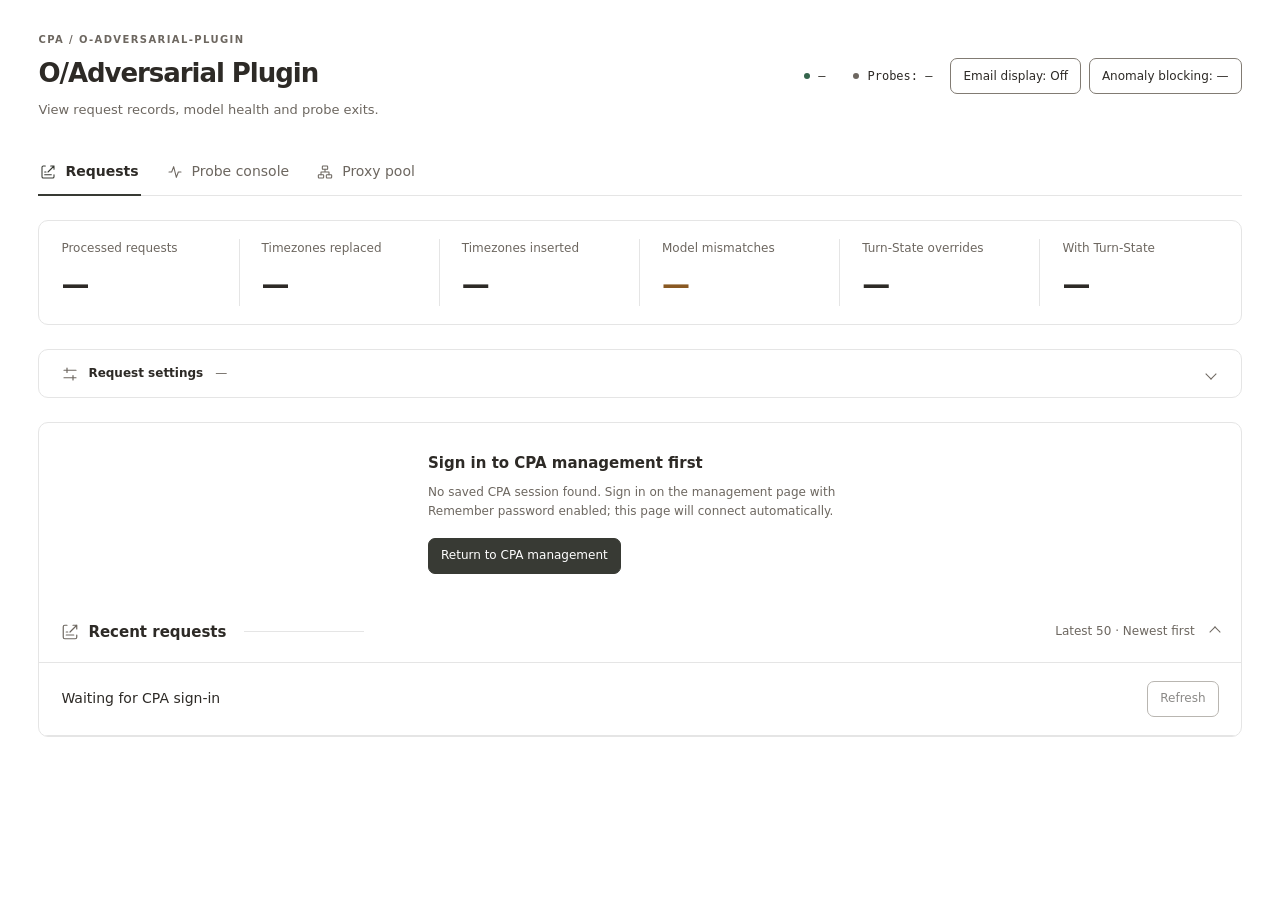
==== commit 752dc40e: "feat(accounts): isolate tickets and update panel Keep active and candidate tickets scoped to CPA cre" ====
--- a/src/web/index.html
+++ b/src/web/index.html
@@ -22,27 +22,26 @@
     .table-wrap{overflow:auto;scrollbar-gutter:stable}table{width:100%;border-collapse:collapse;text-align:left;white-space:nowrap}th{font-size:11px;color:var(--muted);font-weight:550;background:var(--subtle);padding:12px 18px}td{padding:16px 18px;border-top:1px solid var(--line);vertical-align:top;font-size:12px}td.model{max-width:210px;white-space:normal;overflow-wrap:anywhere;font-weight:550}tbody tr:hover{background:var(--subtle)}.time{font-size:12px;font-variant-numeric:tabular-nums}.sub,.probe-note{font-size:12px;color:var(--muted)}.none{color:var(--muted)}.src{font-size:11px;color:var(--muted);margin-left:6px}#probe-history td:last-child,#probe-success-history td:last-child{min-width:200px;max-width:440px;white-space:normal;overflow-wrap:anywhere}
     .badge{display:inline-block;padding:3px 8px;border-radius:5px;font-size:11px;font-weight:550;line-height:1.6;background:var(--soft);color:var(--accent)}.badge.inserted,.badge.probe-ok,.badge.state-ok{background:var(--ok-bg);color:var(--ok)}.badge.mismatch,.badge.override,.badge.state-warn{background:var(--warn-bg);color:var(--warn)}.badge.mismatch,.badge.override,.badge.skipped{margin-left:6px}.badge.probe-fail,.badge.state-fail{background:var(--danger-bg);color:var(--danger)}.badge.unchanged,.badge.skipped,.badge.state-off{background:var(--subtle);color:var(--muted)}.badge.state-rest{background:var(--soft);color:var(--accent)}.ttl-cell>.badge{margin:0 4px 5px 0}.paused-row td.model{color:var(--muted)}.ttl-cell,.turnstate,.budget{font-variant-numeric:tabular-nums}.ttl-cell .bar{height:4px;border-radius:2px;background:var(--line);margin:8px 0;max-width:150px}.ttl-cell .bar i{display:block;height:100%;border-radius:inherit;background:var(--ok)}
     .candidate-time{margin-top:16px;color:var(--muted);font-size:11px}
-    .probe-records td.model{min-width:130px}
-    .ip-toggle{margin-left:6px;padding:3px 8px;border-color:transparent;background:var(--soft);color:var(--accent)}
-    .egress-ip{min-width:180px;max-width:300px;white-space:normal;overflow-wrap:anywhere}.egress-ip code{font-variant-numeric:tabular-nums}.egress-ip .sub{margin-top:3px;font-size:11px}
+    .probe-records td.model{min-width:130px}#probe-values td.model{min-width:150px}
     .probe-records>summary{cursor:pointer;list-style:none}.probe-records>summary::-webkit-details-marker{display:none}.probe-records>summary:after{content:"";width:7px;height:7px;flex-shrink:0;border:solid var(--muted);border-width:0 1.5px 1.5px 0;transform:rotate(45deg);margin-left:4px}.probe-records[open]>summary:after{transform:rotate(225deg)}.probe-records:not([open])>summary{border-bottom:0}.probe-records>summary:hover{background:var(--subtle)}.probe-records>summary .probe-note{margin-left:auto;font-size:12px;font-weight:400}
     .probe-settings{border-bottom:1px solid var(--line)}.probe-settings summary{display:flex;align-items:center;flex-wrap:wrap;gap:12px;padding:14px 22px;cursor:pointer;list-style:none;font-size:12px}.probe-settings summary::-webkit-details-marker{display:none}.probe-settings summary:after{content:"";width:7px;height:7px;border:solid var(--muted);border-width:0 1.5px 1.5px 0;transform:rotate(45deg);margin-left:auto;margin-right:4px}.probe-settings[open] summary:after{transform:rotate(225deg)}.probe-settings summary:hover{background:var(--subtle)}.settings-title{font-weight:600}.settings-body{display:grid;grid-template-columns:1fr 1fr;padding:0 22px 18px;gap:24px}.settings-line{display:flex;align-items:center;flex-wrap:wrap;gap:8px;font-size:12px;padding:14px 0 0;border-top:1px solid var(--line)}.settings-line label{flex-basis:100%;font-weight:550}.settings-line input{width:84px}.settings-line .sub,.settings-line [role=status]{flex-basis:100%}.settings-error{color:var(--danger)}
     input,select{border:1px solid var(--control-line);border-radius:6px;background:var(--bg);color:var(--text);padding:8px 10px;font:inherit;min-height:36px}input[type=checkbox]{accent-color:var(--accent);min-height:auto}input::placeholder{color:var(--muted)}.exit-form{display:grid;grid-template-columns:repeat(2,minmax(0,1fr));gap:16px 24px;padding:22px;border-bottom:1px solid var(--line);background:var(--subtle)}.exit-form label{display:flex;flex-direction:column;gap:6px;font-size:12px}.exit-form input,.exit-form select{width:100%;min-width:0}.exit-form .wide{grid-column:1/-1}.exit-form .check{flex-direction:row;flex-wrap:wrap;align-items:center}.exit-form .check input{width:auto}
-    .exit-check{border-top:1px solid var(--line);margin-top:14px;padding-top:12px}.exit-check-head{display:flex;align-items:center;flex-wrap:wrap;gap:10px}.exit-check-head strong{font-size:12px;font-weight:550;margin-right:auto}.exit-check p{font-size:12px;margin-top:8px}.exit-check ol{padding-left:20px;margin:10px 0 0;font-size:12px}.exit-check li{padding:3px 0;overflow-wrap:anywhere}.exit-check code{margin:0 8px}.egress-help{padding:14px 22px;border-bottom:1px solid var(--line);font-size:12px;display:flex;align-items:center;gap:12px;flex-wrap:wrap}.egress-help span{flex:1;min-width:220px}
-    .exit-item{padding:20px 22px;border-top:1px solid var(--line)}.exit-item:first-child{border-top:0}.exit-main{display:grid;grid-template-columns:minmax(180px,1fr) minmax(90px,.38fr) minmax(150px,.6fr) auto;gap:20px;align-items:center}.exit-identity{min-width:0}.exit-name{font-size:14px;font-weight:600;margin:0 0 4px;overflow-wrap:anywhere}.exit-address{font:12px/1.6 ui-monospace,SFMono-Regular,Consolas,monospace;color:var(--muted);overflow-wrap:anywhere}.exit-kind{font-size:11px;color:var(--muted);margin-left:8px}.exit-budget .label{margin-bottom:3px}.exit-meta{display:flex;flex-wrap:wrap;gap:6px 20px;margin-top:14px;padding-top:12px;border-top:1px solid var(--line);font-size:12px;color:var(--muted);overflow-wrap:anywhere}.exit-error{flex-basis:100%;min-width:0;white-space:normal}.exit-ops{display:flex;gap:8px;flex-wrap:wrap}.exit-ops .edit{background:var(--soft);border-color:transparent;color:var(--accent)}.exit-ops .edit:hover{border-color:var(--accent)}
-    .empty{text-align:center;white-space:normal;color:var(--muted);padding:48px 24px;font-size:13px}.footer{display:flex;justify-content:space-between;flex-wrap:wrap;gap:12px;padding:14px 22px;border-top:1px solid var(--line);color:var(--muted);font-size:11px}.login{padding:28px;max-width:480px;margin:auto}.login h2{margin-bottom:8px}.login p{font-size:12px;margin-bottom:16px}.hidden{display:none!important}.status{font-size:12px;color:var(--muted);margin-top:12px}
-    @media(max-width:1100px){header{align-items:flex-start;flex-direction:column;gap:14px}.chip-grid{justify-content:flex-start;max-width:none}.cards:not(.cards-four){grid-template-columns:repeat(3,minmax(0,1fr));row-gap:20px}.cards:not(.cards-four) .card:nth-child(3){border-right:0}.exit-main{grid-template-columns:minmax(0,1fr) auto}.exit-identity{grid-column:1;grid-row:1}.exit-state{grid-column:1;grid-row:2}.exit-budget{grid-column:1;grid-row:3}.exit-ops{grid-column:2;grid-row:1/4;flex-direction:column}}
-    @media(max-width:720px){main{padding:22px 14px}.cards,.cards:not(.cards-four){grid-template-columns:repeat(2,minmax(0,1fr));row-gap:20px}.card{padding:0 14px}.card:nth-child(even){border-right:0}.cards:not(.cards-four) .card:nth-child(3){border-right:1px solid var(--line)}h1{font-size:24px}.number{font-size:24px}.toolbar,.exit-item{padding:16px}.toolbar>.actions{flex-basis:100%}.settings-body{grid-template-columns:1fr;padding:0 16px 18px;gap:18px}.probe-settings summary{padding:14px 16px}#settings-summary{order:3;flex-basis:100%}.exit-form{grid-template-columns:1fr;padding:16px}.exit-main{gap:12px}.tabs{gap:6px 18px;flex-wrap:wrap}button,.icon-btn,input,select,a.primary{min-height:44px}.table-wrap{max-width:100%}th,td{padding:12px}.chip-grid{gap:4px}.target{padding:4px 7px}.footer{padding:14px 16px}#probe-values-wrap th:last-child,#probe-values-wrap td:last-child{position:sticky;right:0;background:var(--card);border-left:1px solid var(--line)}.control-cell button{display:block;margin:0 0 6px!important}}
+    .exit-item{padding:20px 22px;border-top:1px solid var(--line)}.exit-item:first-child{border-top:0}.exit-main{display:grid;grid-template-columns:minmax(180px,1fr) minmax(90px,.38fr) minmax(150px,.6fr) minmax(100px,.3fr) auto;gap:20px;align-items:center}.exit-identity{min-width:0}.exit-name{font-size:14px;font-weight:600;margin:0 0 4px;overflow-wrap:anywhere}.exit-address{font:12px/1.6 ui-monospace,SFMono-Regular,Consolas,monospace;color:var(--muted);overflow-wrap:anywhere}.exit-kind{font-size:11px;color:var(--muted);margin-left:8px}.exit-budget .label,.exit-success .label{margin-bottom:3px}.exit-meta{display:flex;flex-wrap:wrap;gap:6px 20px;margin-top:14px;padding-top:12px;border-top:1px solid var(--line);font-size:12px;color:var(--muted);overflow-wrap:anywhere}.exit-error{flex-basis:100%;min-width:0;white-space:normal}.exit-ops{display:flex;gap:8px;flex-wrap:wrap}.exit-ops .edit{background:var(--soft);border-color:transparent;color:var(--accent)}.exit-ops .edit:hover{border-color:var(--accent)}
+    .empty{text-align:center;white-space:normal;color:var(--muted);padding:48px 24px;font-size:13px}.login{padding:28px;max-width:480px;margin:auto}.login h2{margin-bottom:8px}.login p{font-size:12px;margin-bottom:16px}.hidden{display:none!important}.status{font-size:12px;color:var(--muted);margin-top:12px}
+    @media(max-width:1100px){header{align-items:flex-start;flex-direction:column;gap:14px}.chip-grid{justify-content:flex-start;max-width:none}.cards:not(.cards-four){grid-template-columns:repeat(3,minmax(0,1fr));row-gap:20px}.cards:not(.cards-four) .card:nth-child(3){border-right:0}.exit-main{grid-template-columns:minmax(0,1fr) auto}.exit-identity{grid-column:1;grid-row:1}.exit-state{grid-column:1;grid-row:2}.exit-budget{grid-column:1;grid-row:3}.exit-success{grid-column:1;grid-row:4}.exit-ops{grid-column:2;grid-row:1/5;flex-direction:column}}
+    @media(max-width:720px){main{padding:22px 14px}.cards,.cards:not(.cards-four){grid-template-columns:repeat(2,minmax(0,1fr));row-gap:20px}.card{padding:0 14px}.card:nth-child(even){border-right:0}.cards:not(.cards-four) .card:nth-child(3){border-right:1px solid var(--line)}h1{font-size:24px}.number{font-size:24px}.toolbar,.exit-item{padding:16px}.toolbar>.actions{flex-basis:100%}.settings-body{grid-template-columns:1fr;padding:0 16px 18px;gap:18px}.probe-settings summary{padding:14px 16px}#settings-summary{order:3;flex-basis:100%}.exit-form{grid-template-columns:1fr;padding:16px}.exit-main{gap:12px}.tabs{gap:6px 18px;flex-wrap:wrap}button,.icon-btn,input,select,a.primary{min-height:44px}.table-wrap{max-width:100%}th,td{padding:12px}.chip-grid{gap:4px}.target{padding:4px 7px}#probe-values-wrap th:last-child,#probe-values-wrap td:last-child{position:sticky;right:0;background:var(--card);border-left:1px solid var(--line)}.control-cell button{display:block;margin:0 0 6px!important}}
     .section-icon{width:18px;height:18px;flex:none;color:var(--muted)}.section-heading,.settings-title,.tabs button.tab{display:inline-flex;align-items:center;gap:9px}.section-heading{flex:1;min-width:160px}.section-heading:after{content:"";height:1px;background:var(--line);flex:1;min-width:24px;max-width:120px;margin-left:9px}.tabs .section-icon{width:16px;height:16px}.tabs .active .section-icon{color:var(--accent)}.egress-name{max-width:260px;min-width:140px;white-space:normal;overflow-wrap:anywhere}@media(max-width:1100px){html:not([lang^="zh"]) .cards-four{grid-template-columns:repeat(2,minmax(0,1fr));row-gap:18px}html:not([lang^="zh"]) .cards-four .card:nth-child(2){border-right:0}}
     @media(max-width:720px){#view-pool .cards-four{grid-template-columns:repeat(3,minmax(0,1fr))}#view-pool .card:nth-child(2){border-right:1px solid var(--line)}#view-pool .card:nth-child(3){border-right:0}#view-pool .card:last-child{grid-column:1/-1;border-top:1px solid var(--line);padding-top:14px}}
     @media(forced-colors:active){button,.badge,.tabs button.tab.active{border:1px solid ButtonText}.tabs button.tab.active:after{background:Highlight}}
-  </style>
+
+.model-group td{position:static!important;background:var(--subtle);border-top:1px solid var(--line)}.model-group-content{display:flex;align-items:center;gap:12px;min-width:260px}.model-group td{padding-top:12px;padding-bottom:12px;vertical-align:middle}.model-group td.model{max-width:none}.model-disclosure{flex:none}.model-summary{display:flex;align-items:center;gap:8px;white-space:nowrap}.model-summary .badge{flex:none}.model-disclosure{background:transparent;border:0;padding:8px 0;text-align:left;font:inherit;font-weight:650;cursor:pointer;color:inherit}.model-summary .sub{font-weight:400}.request-settings{margin-bottom:24px}.request-settings .settings-body{grid-template-columns:1fr}.request-settings .settings-line{padding-top:12px}#request-timezone-summary{font-weight:400;color:var(--muted);overflow-wrap:anywhere}#timezone-input{width:min(100%,260px)}.account-detail td:first-child{padding-left:28px;overflow-wrap:anywhere}.model-disclosure:focus-visible{outline:2px solid var(--accent);outline-offset:3px}
+</style>
 </head>
 <body>
 <main>
   <header>
-    <div><div class="eyebrow">CPA / O-ADVERSARIAL-PLUGIN</div><h1><span data-i18n="O/对抗插件">O/对抗插件</span></h1><p><span data-i18n="查看请求处理、管理健康基线与探测出口。">查看请求处理、管理健康基线与探测出口。</span></p></div>
-    <div class="chip-grid"><div class="target"><span class="dot"></span><code>America/Los_Angeles</code></div><div class="target hidden" id="override-chip" title="请求侧 X-Codex-Turn-State 覆写状态" data-i18n-title="请求侧 X-Codex-Turn-State 覆写状态"><span class="dot" id="override-dot"></span><code id="override-label"><span data-i18n="覆写：—">覆写：—</span></code></div><div class="target" title="探测引擎状态" data-i18n-title="探测引擎状态"><span class="dot" id="probe-dot"></span><code id="probe-label"><span data-i18n="探测：—">探测：—</span></code></div><button id="reject-toggle" type="button" class="switch-btn" title="业务流量确认异常时按此开关拦截；探测失败仅在没有可用健康基线时参与拦截，预备失败不影响仍有效的业务值" data-i18n-title="业务流量确认异常时按此开关拦截；探测失败仅在没有可用健康基线时参与拦截，预备失败不影响仍有效的业务值"><span data-i18n="异常请求拦截：—">异常请求拦截：—</span></button></div>
+    <div><div class="eyebrow">CPA / O-ADVERSARIAL-PLUGIN</div><h1><span data-i18n="O/对抗插件">O/对抗插件</span></h1><p><span data-i18n="查看请求记录、模型健康状态与探测出口。">查看请求记录、模型健康状态与探测出口。</span></p></div>
+    <div class="chip-grid"><div class="target"><span class="dot"></span><code id="target-timezone">—</code></div><div class="target hidden" id="override-chip" title="请求侧 X-Codex-Turn-State 覆写状态" data-i18n-title="请求侧 X-Codex-Turn-State 覆写状态"><span class="dot" id="override-dot"></span><code id="override-label"><span data-i18n="覆写：—">覆写：—</span></code></div><div class="target" title="探测引擎状态" data-i18n-title="探测引擎状态"><span class="dot" id="probe-dot"></span><code id="probe-label"><span data-i18n="探测：—">探测：—</span></code></div><button id="account-email-toggle" type="button" class="switch-btn" aria-pressed="false"><span data-i18n="邮箱显示：已关闭">邮箱显示：已关闭</span></button><button id="reject-toggle" type="button" class="switch-btn" title="业务流量确认异常时按此开关拦截；探测失败仅在没有可用健康基线时参与拦截，预备失败不影响仍有效的业务值" data-i18n-title="业务流量确认异常时按此开关拦截；探测失败仅在没有可用健康基线时参与拦截，预备失败不影响仍有效的业务值"><span data-i18n="异常请求拦截：—">异常请求拦截：—</span></button></div>
   </header>
   <nav class="tabs" aria-label="插件功能" data-i18n-aria-label="插件功能">
     <button id="tab-records" type="button" class="tab active" aria-current="page"><svg class="section-icon" viewBox="0 0 24 24" fill="none" stroke="currentColor" stroke-width="1.6" stroke-linecap="round" stroke-linejoin="round" aria-hidden="true" focusable="false"><path d="M8 3H5a2 2 0 0 0-2 2v14a2 2 0 0 0 2 2h14a2 2 0 0 0 2-2v-3"/><path d="M16 3h5v5M21 3l-9 9M7 12h2M7 16h10"/></svg><span><span data-i18n="请求记录">请求记录</span></span></button>
@@ -58,19 +57,24 @@
       <div class="card"><div class="label"><span data-i18n="Turn-State 已覆写">Turn-State 已覆写</span></div><div class="number" id="overridden">—</div></div>
       <div class="card"><div class="label"><span data-i18n="含 Turn-State">含 Turn-State</span></div><div class="number" id="turnstates">—</div></div>
     </section>
+    <details class="panel probe-settings request-settings" id="request-settings">
+      <summary><span class="settings-title"><svg class="section-icon" viewBox="0 0 24 24" fill="none" stroke="currentColor" stroke-width="1.6" stroke-linecap="round" aria-hidden="true" focusable="false"><path d="M4 7h16M4 17h16M8 4v6M16 14v6"/></svg><span data-i18n="请求设置">请求设置</span></span><span id="request-timezone-summary">—</span></summary>
+      <div class="settings-body">
+      <div class="settings-line"><label for="timezone-input" data-i18n="请求目标时区">请求目标时区</label><input id="timezone-input" list="timezone-options" maxlength="128" spellcheck="false" autocomplete="off" aria-label="请求目标时区" data-i18n-aria-label="请求目标时区"><datalist id="timezone-options"><option value="America/Los_Angeles"></option><option value="America/New_York"></option><option value="Asia/Shanghai"></option><option value="Asia/Singapore"></option><option value="Asia/Tokyo"></option><option value="Europe/London"></option><option value="Europe/Berlin"></option><option value="UTC"></option></datalist><button id="timezone-save" type="button" data-i18n="确认保存">确认保存</button><span id="timezone-feedback" role="status"></span><span class="sub" data-i18n="替换发往上游的请求正文中的时区；不影响探测休眠或页面时间（UTC+8）。保存后覆盖配置默认值。">替换发往上游的请求正文中的时区；不影响探测休眠或页面时间（UTC+8）。保存后覆盖配置默认值。</span></div>
+      </div>
+    </details>
     <section class="panel">
       <div class="login hidden" id="auth-notice">
         <h2><span data-i18n="请先登录 CPA 管理页">请先登录 CPA 管理页</span></h2><p id="auth-message" role="status"></p>
         <a class="primary" id="management-login" target="_top"><span data-i18n="返回 CPA 管理页">返回 CPA 管理页</span></a>
       </div>
-      <details class="probe-records" id="request-history-panel">
+      <details class="probe-records" id="request-history-panel" open>
       <summary class="toolbar"><h2 class="section-heading"><svg class="section-icon" viewBox="0 0 24 24" fill="none" stroke="currentColor" stroke-width="1.6" stroke-linecap="round" stroke-linejoin="round" aria-hidden="true" focusable="false"><path d="M8 3H5a2 2 0 0 0-2 2v14a2 2 0 0 0 2 2h14a2 2 0 0 0 2-2v-3"/><path d="M16 3h5v5M21 3l-9 9M7 12h2M7 16h10"/></svg><span><span data-i18n="最近请求">最近请求</span></span></h2><span class="probe-note" data-i18n="最近 50 条 · 最新在前">最近 50 条 · 最新在前</span></summary>
       <div class="toolbar"><span id="refresh-note"><span data-i18n="正在连接">正在连接</span></span><button id="refresh" type="button" disabled><span data-i18n="刷新">刷新</span></button></div>
       <div class="table-wrap hidden" id="results" tabindex="0" role="region" aria-label="最近请求，可横向滚动" data-i18n-aria-label="最近请求，可横向滚动"><table>
         <thead><tr><th><span data-i18n="请求时间（UTC+8）">请求时间（UTC+8）</span></th><th><span data-i18n="模型">模型</span></th><th><span data-i18n="上游响应模型">上游响应模型</span></th><th><span data-i18n="原时区">原时区</span></th><th><span data-i18n="替换后时区">替换后时区</span></th><th><span data-i18n="处理方式">处理方式</span></th><th>X-Codex-Turn-State</th></tr></thead>
         <tbody id="rows"></tbody>
       </table></div>
-      <div class="footer"><span><span data-i18n="保留最近 200 条记录 · 本地快照自动恢复">保留最近 200 条记录 · 本地快照自动恢复</span></span><span><span data-i18n="自动复用 CPA 登录">自动复用 CPA 登录</span></span></div>
       </details>
     </section>
   </section>
@@ -81,24 +85,17 @@
       <div class="card"><div class="label"><span data-i18n="探测成功 / 总探测">探测成功 / 总探测</span></div><div class="number" id="probe-counts">—</div></div>
       <div class="card"><div class="label"><span data-i18n="最近探测活动">最近探测活动</span></div><div class="number" id="probe-activity">—</div></div>
     </section>
-    <details class="panel probe-records" id="account-routing-panel" open>
-      <summary class="toolbar"><h2 class="section-heading"><svg class="section-icon" viewBox="0 0 24 24" fill="none" stroke="currentColor" stroke-width="1.6" stroke-linecap="round" stroke-linejoin="round" aria-hidden="true" focusable="false"><path d="M4 6h16M4 12h10M4 18h7"/><path d="m15 15 3 3 4-5"/></svg><span data-i18n="实验性账号健康路由">实验性账号健康路由</span></h2><span class="probe-note" id="account-routing-note" data-i18n="只读监测">只读监测</span></summary>
-      <div class="table-wrap" tabindex="0" role="region" aria-label="账号与模型健康状态，可横向滚动" data-i18n-aria-label="账号与模型健康状态，可横向滚动"><table>
-        <thead><tr><th data-i18n="账号标识">账号标识</th><th data-i18n="模型族">模型族</th><th data-i18n="健康状态">健康状态</th><th data-i18n="状态长度">状态长度</th><th data-i18n="账号票据剩余">账号票据剩余</th><th data-i18n="最近观测（UTC+8）">最近观测（UTC+8）</th><th data-i18n="冷却 / 原因">冷却 / 原因</th></tr></thead>
-        <tbody id="account-routing-rows"></tbody>
-      </table></div>
-      <div class="footer"><span>仅展示脱敏 AuthID、长度和 TTL，不展示账号绑定的 State 正文。</span><span>同优先级内路由 · 全部冷却时回退 CPA 原调度</span></div>
-    </details>
     <section class="panel">
-      <div class="toolbar"><h2 class="section-heading"><svg class="section-icon" viewBox="0 0 24 24" fill="none" stroke="currentColor" stroke-width="1.6" stroke-linecap="round" stroke-linejoin="round" aria-hidden="true" focusable="false"><path d="m12 3 8 3v6c0 5-8 9-8 9s-8-4-8-9V6l8-3Z"/><path d="m8 12 3 3 5-6"/></svg><span><span data-i18n="模型健康基线">模型健康基线</span></span></h2><div class="actions"><button id="round-start" type="button" class="primary" title="启用自动预备并开始一轮探测：跳过健康值仍充裕或已备好接班值的模型；所有任务串行执行" data-i18n-title="启用自动预备并开始一轮探测：跳过健康值仍充裕或已备好接班值的模型；所有任务串行执行"><span data-i18n="开始探测">开始探测</span></button><button id="round-stop" type="button" title="取消本轮排队和在途探测，在下一个尝试边界生效；保持自动预备原状态，临近到期时仍可再次探测" data-i18n-title="取消本轮排队和在途探测，在下一个尝试边界生效；保持自动预备原状态，临近到期时仍可再次探测"><span data-i18n="停止当前轮">停止当前轮</span></button><button id="all-stop" type="button" title="取消所有探测并停止自动预备；重启后保持停止，直到再次点击开始探测；已获得的健康值保留" data-i18n-title="取消所有探测并停止自动预备；重启后保持停止，直到再次点击开始探测；已获得的健康值保留"><span data-i18n="停止全部">停止全部</span></button><span id="probe-times" class="probe-note">—</span></div></div>
+      <div class="toolbar"><h2 class="section-heading"><svg class="section-icon" viewBox="0 0 24 24" fill="none" stroke="currentColor" stroke-width="1.6" stroke-linecap="round" stroke-linejoin="round" aria-hidden="true" focusable="false"><path d="m12 3 8 3v6c0 5-8 9-8 9s-8-4-8-9V6l8-3Z"/><path d="m8 12 3 3 5-6"/></svg><span><span data-i18n="模型健康状态">模型健康状态</span></span></h2><div class="actions"><button id="round-start" type="button" class="primary" title="启用自动预备并开始一轮探测：跳过健康值仍充裕或已备好接班值的模型；所有任务串行执行" data-i18n-title="启用自动预备并开始一轮探测：跳过健康值仍充裕或已备好接班值的模型；所有任务串行执行"><span data-i18n="开始探测">开始探测</span></button><button id="round-stop" type="button" title="取消本轮排队和在途探测，在下一个尝试边界生效；保持自动预备原状态，临近到期时仍可再次探测" data-i18n-title="取消本轮排队和在途探测，在下一个尝试边界生效；保持自动预备原状态，临近到期时仍可再次探测"><span data-i18n="停止当前轮">停止当前轮</span></button><button id="all-stop" type="button" title="取消所有探测并停止自动预备；重启后保持停止，直到再次点击开始探测；已获得的健康值保留" data-i18n-title="取消所有探测并停止自动预备；重启后保持停止，直到再次点击开始探测；已获得的健康值保留"><span data-i18n="停止全部">停止全部</span></button><span id="probe-times" class="probe-note">—</span></div></div>
       <details class="probe-settings" id="probe-settings">
         <summary><span class="settings-title"><svg class="section-icon" viewBox="0 0 24 24" fill="none" stroke="currentColor" stroke-width="1.6" stroke-linecap="round" stroke-linejoin="round" aria-hidden="true" focusable="false"><path d="M4 7h8m4 0h4M4 17h3m4 0h9"/><circle cx="14" cy="7" r="2"/><circle cx="9" cy="17" r="2"/></svg><span><span data-i18n="探测设置">探测设置</span></span></span><span class="sub" id="settings-summary"><span data-i18n="提前预备 · 串行间隔">提前预备 · 串行间隔</span></span></summary>
         <div class="settings-body">
       <div class="settings-line"><label for="prefetch-minutes"><span data-i18n="提前预备">提前预备</span></label><input id="prefetch-minutes" type="number" min="0" step="1" inputmode="numeric" aria-label="提前预备分钟数" data-i18n-aria-label="提前预备分钟数"><span><span data-i18n="分钟">分钟</span></span><button id="prefetch-save" type="button"><span data-i18n="确认保存">确认保存</span></button><span id="prefetch-feedback" role="status"></span><span class="sub"><span data-i18n="有效期结束前提前准备下一份健康值。0 关闭自动预备；保存不会恢复已停止或暂停的探测。">有效期结束前提前准备下一份健康值。0 关闭自动预备；保存不会恢复已停止或暂停的探测。</span></span></div>
       <div class="settings-line"><label for="probe-interval-seconds"><span data-i18n="串行间隔">串行间隔</span></label><input id="probe-interval-seconds" type="number" min="1" max="3600" step="1" inputmode="numeric" aria-label="探测串行间隔秒数" data-i18n-aria-label="探测串行间隔秒数"><span><span data-i18n="秒">秒</span></span><button id="probe-interval-save" type="button"><span data-i18n="确认保存">确认保存</span></button><span id="probe-interval-feedback" role="status"></span><span class="sub"><span data-i18n="1–3600 秒，设置重试与跨模型探测的等待时间。下一次等待起生效，重启后保留。">1–3600 秒，设置重试与跨模型探测的等待时间。下一次等待起生效，重启后保留。</span></span></div>
+      <div class="settings-line"><label for="sleep-start-hour"><span data-i18n="每日休眠（UTC+8）">每日休眠（UTC+8）</span></label><input id="sleep-start-hour" type="number" min="0" max="23" step="1" inputmode="numeric" value="0" aria-label="休眠开始小时" data-i18n-aria-label="休眠开始小时"><span>～</span><input id="sleep-end-hour" type="number" min="0" max="23" step="1" inputmode="numeric" value="0" aria-label="休眠结束小时" data-i18n-aria-label="休眠结束小时"><span data-i18n="时">时</span><button id="sleep-save" type="button" data-i18n="确认保存">确认保存</button><span id="sleep-feedback" role="status"></span><span class="sub" data-i18n="按 UTC+8 每日生效，支持跨午夜。0～0（起止相同）关闭休眠；期间不发起探测，在途请求完成后等待，结束后恢复原模式。">按 UTC+8 每日生效，支持跨午夜。0～0（起止相同）关闭休眠；期间不发起探测，在途请求完成后等待，结束后恢复原模式。</span></div>
         </div>
       </details>
-      <div class="table-wrap" id="probe-values-wrap" tabindex="0" role="region" aria-label="模型健康基线，可横向滚动" data-i18n-aria-label="模型健康基线，可横向滚动"><table>
+      <div class="table-wrap" id="probe-values-wrap" tabindex="0" role="region" aria-label="模型健康状态，可横向滚动" data-i18n-aria-label="模型健康状态，可横向滚动"><table>
         <thead><tr><th><span data-i18n="模型">模型</span></th><th><span data-i18n="状态长度">状态长度</span></th><th><span data-i18n="来源">来源</span></th><th><span data-i18n="签发时间（UTC+8）">签发时间（UTC+8）</span></th><th><span data-i18n="到期时间（UTC+8）">到期时间（UTC+8）</span></th><th><span data-i18n="有效期 / 状态">有效期 / 状态</span></th><th><span data-i18n="操作">操作</span></th></tr></thead>
         <tbody id="probe-values"></tbody>
       </table></div>
@@ -106,14 +103,14 @@
     <details class="panel probe-records" id="probe-history-panel">
       <summary class="toolbar"><h2 class="section-heading"><svg class="section-icon" viewBox="0 0 24 24" fill="none" stroke="currentColor" stroke-width="1.6" stroke-linecap="round" stroke-linejoin="round" aria-hidden="true" focusable="false"><path d="M3 11a9 9 0 1 1 2.7 7M3 4v7h7"/><path d="M12 7v5l3 2"/></svg><span><span data-i18n="探测记录">探测记录</span></span></h2><span class="probe-note"><span data-i18n="最近 50 条 · 最新在前">最近 50 条 · 最新在前</span></span></summary>
       <div class="table-wrap" id="probe-history-wrap" tabindex="0" role="region" aria-label="探测记录，可横向滚动" data-i18n-aria-label="探测记录，可横向滚动"><table>
-        <thead><tr><th><span data-i18n="时间（UTC+8）">时间（UTC+8）</span></th><th><span data-i18n="模型">模型</span></th><th><span data-i18n="出口">出口</span></th><th><span data-i18n="代理回报地址">代理回报地址</span> <button class="ip-toggle" type="button" id="probe-ip-toggle" aria-pressed="false" aria-label="显示出口 IP" data-i18n="显示" data-i18n-aria-label="显示出口 IP">显示</button></th><th><span data-i18n="结果">结果</span></th><th><span data-i18n="耗时">耗时</span></th><th><span data-i18n="说明">说明</span></th></tr></thead>
+        <thead><tr><th><span data-i18n="时间（UTC+8）">时间（UTC+8）</span></th><th><span data-i18n="模型">模型</span></th><th><span data-i18n="出口">出口</span></th><th><span data-i18n="结果">结果</span></th><th><span data-i18n="耗时">耗时</span></th><th><span data-i18n="说明">说明</span></th></tr></thead>
         <tbody id="probe-history"></tbody>
       </table></div>
     </details>
     <details class="panel probe-records" id="probe-success-history-panel">
       <summary class="toolbar"><h2 class="section-heading"><svg class="section-icon" viewBox="0 0 24 24" fill="none" stroke="currentColor" stroke-width="1.6" stroke-linecap="round" stroke-linejoin="round" aria-hidden="true" focusable="false"><circle cx="12" cy="12" r="9"/><path d="m8 12 3 3 5-6"/></svg><span><span data-i18n="成功记录">成功记录</span></span></h2><span class="probe-note"><span data-i18n="独立保留最近 50 条 · 最新在前">独立保留最近 50 条 · 最新在前</span></span></summary>
       <div class="table-wrap" id="probe-success-history-wrap" tabindex="0" role="region" aria-label="成功记录，可横向滚动" data-i18n-aria-label="成功记录，可横向滚动"><table>
-        <thead><tr><th><span data-i18n="时间（UTC+8）">时间（UTC+8）</span></th><th><span data-i18n="模型">模型</span></th><th><span data-i18n="出口">出口</span></th><th><span data-i18n="代理回报地址">代理回报地址</span> <button class="ip-toggle" type="button" id="probe-success-ip-toggle" aria-pressed="false" aria-label="显示出口 IP" data-i18n="显示" data-i18n-aria-label="显示出口 IP">显示</button></th><th><span data-i18n="结果">结果</span></th><th><span data-i18n="耗时">耗时</span></th><th><span data-i18n="说明">说明</span></th></tr></thead>
+        <thead><tr><th><span data-i18n="时间（UTC+8）">时间（UTC+8）</span></th><th><span data-i18n="模型">模型</span></th><th><span data-i18n="出口">出口</span></th><th><span data-i18n="结果">结果</span></th><th><span data-i18n="耗时">耗时</span></th><th><span data-i18n="说明">说明</span></th></tr></thead>
         <tbody id="probe-success-history"></tbody>
       </table></div>
     </details>
@@ -140,7 +137,6 @@
         <div class="actions wide"><button id="exit-save" type="button"><span data-i18n="确认保存">确认保存</span></button><button id="exit-cancel" type="button"><span data-i18n="取消">取消</span></button><span id="exit-feedback" role="status"></span></div>
         <p class="sub wide"><span data-i18n="保存后加入总代理池，后续尝试使用新参数；已发出的请求允许结束。不会自动启动探测，也不会解除原有禁用状态。面板配置优先于配置文件并在重启后保留。">保存后加入总代理池，后续尝试使用新参数；已发出的请求允许结束。不会自动启动探测，也不会解除原有禁用状态。面板配置优先于配置文件并在重启后保留。</span></p>
       </div>
-      <div class="egress-help"><span data-i18n="公网实测通过所选出口向 ipify 发起 3 次独立请求，仅代表采样连接，不等同于某次模型探测出口。">公网实测通过所选出口向 ipify 发起 3 次独立请求，仅代表采样连接，不等同于某次模型探测出口。</span><button id="pool-ip-toggle" class="ip-toggle" type="button" data-i18n="显示" data-i18n-aria-label="显示出口 IP" aria-label="显示出口 IP" aria-pressed="false">显示</button></div>
       <div id="pool-wrap"><div id="pool-rows" role="list" aria-label="代理出口" data-i18n-aria-label="代理出口"></div></div>
     </section>
   </section>
@@ -149,54 +145,74 @@
 <script>
   // UI message -> [English, Traditional Chinese, Russian]. Simplified Chinese is the key.
   const messages={
-    "实验性账号健康路由":["Experimental account health routing","實驗性帳號健康路由","Экспериментальная маршрутизация аккаунтов"],
-    "只读监测":["Read-only monitoring","唯讀監測","Мониторинг без изменений"],
-    "账号与模型健康状态，可横向滚动":["Account and model health, horizontally scrollable","帳號與模型健康狀態，可橫向捲動","Состояние аккаунтов и моделей, горизонтальная прокрутка"],
-    "账号标识":["Account ID","帳號識別碼","Идентификатор аккаунта"],
-    "模型族":["Model family","模型族","Семейство моделей"],
-    "健康状态":["Health status","健康狀態","Состояние"],
-    "账号票据剩余":["Account state remaining","帳號票據剩餘","Оставшийся срок состояния"],
-    "最近观测（UTC+8）":["Last observed (UTC+8)","最近觀測（UTC+8）","Последнее наблюдение (UTC+8)"],
-    "冷却 / 原因":["Cooldown / reason","冷卻 / 原因","Ожидание / причина"],
-    "会话守卫关闭":["Session guard off","工作階段守衛關閉","Защита сессии выключена"],
-    "会话守卫观测":["Session guard observing","工作階段守衛觀測","Наблюдение за сессиями"],
-    "会话守卫执行":["Session guard enforcing","工作階段守衛執行","Защита сессии включена"],
-    "异账号 {count}（替换 {replaced} / 剥离 {stripped}）":["Foreign states {count} (replaced {replaced} / stripped {stripped})","異帳號 {count}（替換 {replaced} / 移除 {stripped}）","Чужие состояния: {count} (заменено {replaced} / удалено {stripped})"],
-    "配置错误：{error}":["Configuration error: {error}","設定錯誤：{error}","Ошибка конфигурации: {error}"],
-    "路由已开启 · State 与 TTL 按账号隔离":["Routing enabled · account-scoped state and TTL","路由已開啟 · State 與 TTL 依帳號隔離","Маршрутизация включена · состояние и TTL по аккаунтам"],
-    "只读监测 · 路由未开启":["Read-only monitoring · routing disabled","唯讀監測 · 路由未開啟","Мониторинг · маршрутизация выключена"],
-    "最近 {kind}":["Latest {kind}","最近 {kind}","Последнее: {kind}"],
-    "账号 {account}":["Account {account}","帳號 {account}","Аккаунт {account}"],
-    "来源 {owner}":["Owner {owner}","來源 {owner}","Владелец {owner}"],
-    "指纹 {fingerprint}":["Fingerprint {fingerprint}","指紋 {fingerprint}","Отпечаток {fingerprint}"],
-    "铸造账号 {owner}":["Issuing account {owner}","簽發帳號 {owner}","Выдавший аккаунт {owner}"],
-    "健康":["Healthy","健康","Исправен"],
-    "票据到期 · 待重探":["State expired · awaiting probe","票據到期 · 待重探","Срок истёк · ожидается проверка"],
-    "待重新探测":["Awaiting another probe","待重新探測","Ожидается повторная проверка"],
-    "续期已尝试 · 可手动重探":["Renewal attempted · manual retry available","續期已嘗試 · 可手動重探","Продление выполнено · можно повторить вручную"],
-    "业务异常":["Business anomaly","業務異常","Аномалия рабочего запроса"],
-    "鉴权失败":["Authentication failed","驗證失敗","Ошибка авторизации"],
-    "额度已用完":["Quota exhausted","額度已用完","Квота исчерпана"],
-    "请求限流":["Rate limited","請求限流","Ограничение частоты запросов"],
-    "账号暂不可用":["Account temporarily unavailable","帳號暫不可用","Аккаунт временно недоступен"],
-    "瞬时失败":["Transient failure","暫時失敗","Временный сбой"],
-    "待观察":["Awaiting observation","待觀察","Ожидается наблюдение"],
-    "冷却 {duration}":["Cooldown {duration}","冷卻 {duration}","Ожидание {duration}"],
-    "探测记录：{reason}":["Probe evidence: {reason}","探測記錄：{reason}","Результат проверки: {reason}"],
-    "尚无账号级使用记录。完成一次 Codex 请求后，这里会按脱敏 AuthID 展示健康证据。":["No account usage yet. Completed Codex requests appear here with masked account IDs.","尚無帳號使用記錄。完成 Codex 請求後會顯示去識別化帳號的健康證據。","Записей пока нет. Завершённые запросы Codex появятся с обезличенными ID аккаунтов."],
-    "账号票据":["Account state","帳號票據","Состояние аккаунта"],
-    "异账号已替换":["Foreign state replaced","異帳號已替換","Чужое состояние заменено"],
-    "异账号已剥离":["Foreign state stripped","異帳號已移除","Чужое состояние удалено"],
-    "同账号来源":["Same-account source","同帳號來源","Источник этого аккаунта"],
-    "异账号来源":["Other-account source","異帳號來源","Источник другого аккаунта"],
-    "异模型来源":["Other-model source","異模型來源","Источник другой модели"],
-    "来源未知":["Unknown source","來源未知","Источник неизвестен"],
+    "请求未携带票据，未覆写":["No request ticket; not overwritten", "請求未攜帶票據，未覆寫", "В запросе нет билета; без перезаписи"],
+    "请求设置":["Request settings", "請求設定", "Настройки запросов"],
+    "{ready}/{count} 账号可用":["{ready}/{count} accounts ready", "{ready}/{count} 帳號可用", "Доступно аккаунтов: {ready}/{count}"],
+    "替换发往上游的请求正文中的时区；不影响探测休眠或页面时间（UTC+8）。保存后覆盖配置默认值。":["Rewrites the timezone in outgoing request bodies. Probe sleep and display time stay UTC+8. Saving overrides the configuration default.", "替換傳往上游的請求正文中的時區；不影響探測休眠或頁面時間（UTC+8）。儲存後覆蓋設定預設值。", "Заменяет часовой пояс в теле исходящих запросов. Время сна проверок и интерфейса остаётся UTC+8. Сохранение заменяет значение конфигурации."],
+
+    "邮箱显示：已开启":["Email display: On", "郵箱顯示：已開啟", "Показ почты: включён"],
+    "邮箱显示：已关闭":["Email display: Off", "郵箱顯示：已關閉", "Показ почты: выключен"],
+    "最新票据 · 预备":["Latest ticket · Standby", "最新票據 · 預備", "Последний билет · Резерв"],
+    "最新票据 · 使用中":["Latest ticket · Active", "最新票據 · 使用中", "Последний билет · Активный"],
+    "原始长度未知":["Original length unknown", "原始長度未知", "Исходная длина неизвестна"],
+    "请求：{value}":["Request: {value}", "請求：{value}", "Запрос: {value}"],
+    "响应：{value}":["Response: {value}", "回應：{value}", "Ответ: {value}"],
+    "收到 {count} 字节":["Received {count} bytes", "收到 {count} 位元組", "Получено {count} байт"],
+    "注入 {count} 字节":["Injected {count} bytes", "注入 {count} 位元組", "Вставлено {count} байт"],
+    "未携带":["Not provided", "未攜帶", "Не передан"],
+    "请求目标时区":["Request target timezone", "請求目標時區", "Целевой часовой пояс запросов"],
+    "请输入有效的 IANA 时区名称":["Enter a valid IANA timezone name", "請輸入有效的 IANA 時區名稱", "Введите корректное имя часового пояса IANA"],
+    "时区已保存，后续请求生效":["Timezone saved; applies to subsequent requests", "時區已儲存，後續請求生效", "Часовой пояс сохранён для следующих запросов"],
+    "保存失败，请检查 IANA 时区名称；原设置未更改":["Save failed. Check the IANA timezone name; previous settings retained.", "儲存失敗，請檢查 IANA 時區名稱；原設定未更改", "Не удалось сохранить. Проверьте часовой пояс IANA; прежние настройки сохранены."],
+
+    "显示邮箱":["Show emails", "顯示信箱", "Показать адреса почты"],
+    "隐藏邮箱":["Hide emails", "隱藏信箱", "Скрыть адреса почты"],
+    "邮箱未提供":["Email not provided", "未提供信箱", "Адрес почты не указан"],
+    "可用":["Available", "可用", "Доступно"],
+    "不可用":["Unavailable", "不可用", "Недоступно"],
+    "已启用 {count} 个账号 · 可用 {ready} 个":["{count} enabled accounts · {ready} available", "已啟用 {count} 個帳號 · 可用 {ready} 個", "Включено аккаунтов: {count} · доступно: {ready}"],
+    "CPA 暂无已启用账号":["No accounts enabled in CPA", "CPA 暫無已啟用帳號", "В CPA нет включённых аккаунтов"],
+    "未注入：账号未识别":["Not injected: account unidentified","未注入：帳號未識別","Не подставлено: аккаунт не определён"],
+    "未注入：此账号无有效票据":["Not injected: no valid ticket for this account","未注入：此帳號無有效票據","Не подставлено: нет билета этого аккаунта"],
+    "账号绑定不可用，未启动探测":["Account binding unavailable; no probes started","帳號綁定不可用，未啟動探測","Нет привязки аккаунта; проверки не запущены"],
+    "账号身份已更换，重启 CPA 后重新绑定":["Account identity changed; restart CPA to rebind","帳號身分已更換，重新啟動 CPA 後重新綁定","Идентификатор аккаунта изменён; перезапустите CPA для привязки"],
+    "该账号暂不可探测":["Probing unavailable for this account","此帳號暫不可探測","Проверка этого аккаунта недоступна"],
+    "休眠时间须为 0–23 的整数小时":["Sleep hours must be whole numbers from 0 to 23","休眠時間須為 0–23 的整數小時","Часы сна должны быть целыми числами от 0 до 23"],
+    "缺少 start_hour 或 end_hour 字段":["Missing start_hour or end_hour field","缺少 start_hour 或 end_hour 欄位","Отсутствует поле start_hour или end_hour"],
+    "每日休眠（UTC+8）":["Daily sleep (UTC+8)", "每日休眠（UTC+8）", "Ежедневный сон (UTC+8)"],
+    "休眠开始小时":["Sleep start hour", "休眠開始小時", "Час начала сна"],
+    "休眠结束小时":["Sleep end hour", "休眠結束小時", "Час окончания сна"],
+    "时":["h", "時", "ч"],
+    "按 UTC+8 每日生效，支持跨午夜。0～0（起止相同）关闭休眠；期间不发起探测，在途请求完成后等待，结束后恢复原模式。":["Daily in UTC+8, including overnight ranges. Equal hours (0–0) disable sleep. No new probes during sleep; in-flight requests finish, then wait. The previous mode resumes afterwards.", "按 UTC+8 每日生效，支援跨午夜。0～0（起止相同）關閉休眠；期間不發起探測，進行中的請求完成後等待，結束後恢復原模式。", "Ежедневно по UTC+8, в том числе через полночь. Равные часы (0–0) отключают сон. Новые проверки не запускаются; текущий запрос завершается, затем ожидание. После сна восстанавливается прежний режим."],
+    "不休眠":["Sleep disabled", "不休眠", "Сон отключён"],
+    "休眠 {start}～{end}（UTC+8）":["Sleep {start}–{end} (UTC+8)", "休眠 {start}～{end}（UTC+8）", "Сон {start}–{end} (UTC+8)"],
+    "休眠中":["Sleeping", "休眠中", "Спящий режим"],
+    "探测：休眠中":["Probe: sleeping", "探測：休眠中", "Проверка: спящий режим"],
+    "休眠至 {time}（UTC+8）；在途请求完成后等待，结束后按原模式继续":["Sleeping until {time} (UTC+8); in-flight requests finish, then wait. The previous mode resumes afterwards", "休眠至 {time}（UTC+8）；進行中的請求完成後等待，結束後按原模式繼續", "Сон до {time} (UTC+8); текущий запрос завершится, затем ожидание. После сна продолжится прежний режим"],
+    "请输入 0–23 的整数小时":["Enter whole hours from 0 to 23", "請輸入 0–23 的整數小時", "Введите целые часы от 0 до 23"],
+    "休眠设置已保存":["Sleep schedule saved", "休眠設定已儲存", "Расписание сна сохранено"],
+    "只读监测":["Read-only monitoring", "唯讀監測", "Мониторинг без управления"],
+    "账号标识":["Account ID", "帳號識別", "Идентификатор аккаунта"],
+    "模型族":["Model family", "模型族", "Семейство моделей"],
+    "健康状态":["Health", "健康狀態", "Состояние"],
+    "State 长度":["State length", "State 長度", "Длина State"],
+    "最近观测（UTC+8）":["Last observation (UTC+8)", "最近觀測（UTC+8）", "Последнее наблюдение (UTC+8)"],
+    "冷却 / 原因":["Cooldown / reason", "冷卻 / 原因", "Ожидание / причина"],
+    "配置错误：{error}":["Configuration error: {error}", "設定錯誤：{error}", "Ошибка настройки: {error}"],
+    "路由已开启 · 同优先级健康优先":["Routing enabled · healthy accounts first within the same priority", "路由已開啟 · 同優先級健康優先", "Маршрутизация включена · исправные аккаунты одного приоритета"],
+    "只读监测 · 路由未开启":["Monitoring only · routing disabled", "唯讀監測 · 路由未開啟", "Только мониторинг · маршрутизация отключена"],
+    "鉴权失败":["Authentication failed", "驗證失敗", "Ошибка аутентификации"],
+    "瞬时失败":["Transient failure", "暫時失敗", "Временный сбой"],
+    "待观察":["Awaiting evidence", "待觀察", "Ожидание данных"],
+    "冷却 {time}":["Cooldown {time}", "冷卻 {time}", "Ожидание {time}"],
+    "健康":["Healthy", "健康", "Исправен"],
+    "降级":["Degraded", "降級", "Ухудшение"],
     "预备就绪（{time}）":["Candidate ready ({time})","預備就緒（{time}）","Замена готова ({time})"],
     " · 本轮结束后继续自动预备":[" · Auto-prefetch continues after this round", " · 本輪結束後繼續自動預備", " · Автоподготовка продолжится после раунда"],
     " · 现有基线继续使用":[" · Existing baseline remains in use", " · 現有基線繼續使用", " · Текущий эталон остаётся в работе"],
     "0 继承全局：单代理 3 次，聚合池 100 次，以实际配置为准":["0 inherits the global setting: usually 3 for single proxies and 100 for pools.", "0 繼承全域：單一代理 3 次，聚合池 100 次，以實際設定為準", "0 — наследовать общую настройку: обычно 3 для прокси и 100 для пула."],
     "1–3600 秒，设置重试与跨模型探测的等待时间。下一次等待起生效，重启后保留。":["1–3600 seconds between retries and models. Applies from the next wait and persists after restart.", "1–3600 秒，設定重試與跨模型探測的等待時間。下次等待起生效，重新啟動後保留。", "1–3600 секунд между повторами и моделями. Действует со следующего ожидания и сохраняется после перезапуска."],
-    "292/332 字节：长度符合预期":["292/332 bytes: expected length", "292/332 位元組：長度符合預期", "292/332 байта: ожидаемая длина"],
+    "长度符合配置策略":["Length matches configured policy", "長度符合設定策略", "Длина соответствует настроенной политике"],
     "CPA 登录已失效，请返回管理页重新登录。":["Your CPA session has expired. Sign in again on the management page.", "CPA 登入已失效，請返回管理頁重新登入。", "Сеанс CPA истёк. Войдите снова на странице управления."],
     "O/对抗插件":["O/Adversarial Plugin", "O/對抗外掛", "O/Adversarial Plugin"],
     "O/对抗插件 · CPA":["O/Adversarial Plugin · CPA", "O/對抗外掛 · CPA", "O/Adversarial Plugin · CPA"],
@@ -229,7 +245,6 @@
     "保存失败，原出口未更改；请查看页面错误提示":["Save failed. The exit was not changed; see the page error message.", "儲存失敗，原出口未更改；請查看頁面錯誤提示", "Не удалось сохранить. Выход не изменён; см. сообщение об ошибке."],
     "保存失败，原设置未更改":["Save failed. The previous setting is unchanged.", "儲存失敗，原設定未更改", "Не удалось сохранить. Прежняя настройка не изменена."],
     "保留原值":["Original retained", "保留原值", "Исходное сохранено"],
-    "保留最近 200 条记录 · 本地快照自动恢复":["Latest 200 records · Restored from local snapshots", "保留最近 200 筆記錄 · 自動還原本機快照", "Последние 200 записей · Восстановление из локального снимка"],
     "停止使用该出口，保留计数与历史":["Stop using this exit; keep its counters and history", "停止使用此出口，保留計數與歷史", "Отключить выход, сохранив счётчики и историю"],
     "停止全部":["Stop all", "停止全部", "Остановить всё"],
     "停止当前轮":["Stop this round", "停止目前輪次", "Остановить раунд"],
@@ -313,38 +328,6 @@
     "探测状态":["Probe status", "探測狀態", "Состояние проверок"],
     "探测统计":["Probe statistics", "探測統計", "Статистика проверок"],
     "探测获取":["Probe", "探測取得", "Проверка"],
-    "显示":["Show", "顯示", "Показать"],
-    "隐藏":["Hide", "隱藏", "Скрыть"],
-    "显示出口 IP":["Show egress IPs", "顯示出口 IP", "Показать IP выходов"],
-    "隐藏出口 IP":["Hide egress IPs", "隱藏出口 IP", "Скрыть IP выходов"],
-    "出口 IP 已隐藏":["Egress IP hidden", "出口 IP 已隱藏", "IP выхода скрыт"],
-    "公网实测通过所选出口向 ipify 发起 3 次独立请求，仅代表采样连接，不等同于某次模型探测出口。":["Public IP sampling sends 3 independent requests through the selected exit to ipify. Results apply only to those connections, not to a model probe.", "公網實測透過所選出口向 ipify 發起 3 次獨立請求，僅代表採樣連線，不等同於某次模型探測出口。", "Три отдельных запроса через выбранный выход к ipify. Результаты относятся только к этим соединениям, а не к проверке модели."],
-    "公网出口实测":["Public egress IP check", "公網出口實測", "Проверка публичного IP"],
-    "采样 3 次":["Take 3 samples", "採樣 3 次", "Сделать 3 замера"],
-    "采样中…":["Sampling…", "採樣中…", "Замер…"],
-    "正在使用此出口查询，最多约 20 秒，不消耗模型配额。":["Checking through this exit; up to about 20 seconds. No model quota is used.", "正在使用此出口查詢，最多約 20 秒，不消耗模型配額。", "Проверка через этот выход, до 20 секунд. Квота модели не расходуется."],
-    "尚未采样；不会随页面刷新自动查询。":["No samples yet. Page refresh does not trigger a check.", "尚未採樣；不會隨頁面重新整理自動查詢。", "Замеров ещё нет. Обновление страницы не запускает проверку."],
-    "本轮观察到 {count} 个不同公网 IP":["Observed {count} distinct public IPs in this check", "本輪觀察到 {count} 個不同公網 IP", "В этом замере обнаружено разных публичных IP: {count}"],
-    "本轮未观察到 IP 变化，不代表始终固定":["No IP change observed in this check; this does not prove a fixed exit", "本輪未觀察到 IP 變化，不代表始終固定", "IP в этом замере не изменился; это не доказывает постоянство выхода"],
-    "有效采样不足，无法判断 IP 是否变化":["Not enough valid samples to determine IP changes", "有效採樣不足，無法判斷 IP 是否變化", "Недостаточно успешных замеров для оценки смены IP"],
-    "来源：ipify，仅对应本轮采样":["Source: ipify, for this check only", "來源：ipify，僅對應本輪採樣", "Источник: ipify, только для этого замера"],
-    "已有公网采样正在进行，请稍后重试":["A public IP check is already running; try again later", "已有公網採樣正在進行，請稍後重試", "Проверка IP уже выполняется; повторите позже"],
-    "出口不存在，请刷新列表":["Exit not found; refresh the list", "出口不存在，請重新整理清單", "Выход не найден; обновите список"],
-    "出口已修改，请重新采样":["Exit changed; take new samples", "出口已修改，請重新採樣", "Выход изменён; повторите замер"],
-    "查询超时":["Check timed out", "查詢逾時", "Время проверки истекло"],
-    "无法连接代理或查询服务":["Cannot connect to the proxy or IP service", "無法連線至代理或查詢服務", "Нет соединения с прокси или сервисом IP"],
-    "代理协议不支持":["Unsupported proxy protocol", "代理協定不支援", "Протокол прокси не поддерживается"],
-    "查询响应读取失败":["Could not read the IP service response", "查詢回應讀取失敗", "Не удалось прочитать ответ сервиса IP"],
-    "查询服务未返回有效数据":["IP service returned invalid data", "查詢服務未回傳有效資料", "Сервис IP вернул некорректные данные"],
-    "未返回可用的公网 IP":["No usable public IP returned", "未回傳可用的公網 IP", "Пригодный публичный IP не получен"],
-    "查询服务返回 HTTP {status}":["IP service returned HTTP {status}", "查詢服務回傳 HTTP {status}", "Сервис IP вернул HTTP {status}"],
-    "公网采样失败，请重试":["Public IP check failed; try again", "公網採樣失敗，請重試", "Проверка публичного IP не удалась; повторите"],
-    "代理回报地址":["Proxy-reported address", "代理回報位址", "Адрес по данным прокси"],
-    "代理回报 · 未核验":["Proxy-reported · Unverified", "代理回報 · 未核驗", "По данным прокси · Не проверен"],
-    "未获取":["Unavailable", "未取得", "Нет данных"],
-    "本次 SOCKS5 连接的代理回报地址（BND.ADDR），不保证等于上游看到的公网 IP。":["Proxy-reported address (BND.ADDR) for this SOCKS5 connection; it may differ from the public IP seen by the upstream.", "本次 SOCKS5 連線的代理回報位址（BND.ADDR），不保證等於上游看到的公網 IP。", "Адрес BND.ADDR этого SOCKS5-соединения по данным прокси; он может отличаться от публичного IP, видимого серверу."],
-    "本次连接未获得可用的代理回报地址，无法判断出口是否轮换。":["No usable proxy-reported address for this connection; exit rotation cannot be determined.", "本次連線未取得可用的代理回報位址，無法判斷出口是否輪換。", "Прокси не сообщил пригодный адрес этого соединения; смену выхода определить нельзя."],
-    "此连接未提供出口 IP；代理入口地址不能代表实际公网出口。":["This connection did not provide an egress IP; the proxy endpoint is not the actual public exit.", "此連線未提供出口 IP；代理入口位址不能代表實際公網出口。", "IP выхода для этого соединения недоступен; адрес входа в прокси не является фактическим публичным выходом."],
     "成功记录":["Successful probes", "成功記錄", "Успешные проверки"],
     "成功记录，可横向滚动":["Successful probes, horizontally scrollable", "成功記錄，可水平捲動", "Успешные проверки, прокрутка по горизонтали"],
     "独立保留最近 50 条 · 最新在前":["Latest 50 saved separately · Newest first", "獨立保留最近 50 筆 · 最新在前", "Последние 50 отдельно · Сначала новые"],
@@ -379,7 +362,7 @@
     "暂停":["Pause", "暫停", "Пауза"],
     "暂停该模型：取消排队与在途探测，并停止该模型的自动预备；已有健康值保留":["Pause this model: cancel queued and in-flight tasks and stop its automatic prefetch; retain healthy values", "暫停此模型：取消排隊與進行中的探測，並停止其自動預備；保留健康值", "Поставить модель на паузу: отменить очередь и текущие задачи, остановить её автоподготовку; сохранить исправные значения"],
     "暂无出口。添加代理后可在这里管理探测预算和启用状态。":["No exits yet. Add a proxy to manage its budget and availability here.", "尚無出口。新增代理後，可在這裡管理探測預算與啟用狀態。", "Выходов пока нет. Добавьте прокси, чтобы управлять его бюджетом и доступностью."],
-    "暂无基线值。可点击「开始探测」手动获取；业务流量观测到健康状态（模型一致 + 292/332 字节）时也会自动入库。":["No baseline yet. Start probes to obtain one. Healthy observations from business traffic (matching model and 292/332 bytes) are also stored.", "尚無基線值。可開始探測以取得；業務流量觀測到健康狀態（模型一致且 292/332 位元組）時也會自動儲存。", "Эталона пока нет. Запустите проверки. Исправные наблюдения из рабочего трафика (совпадение модели и 292/332 байта) также сохраняются."],
+    "暂无基线值。可点击「开始探测」手动获取；符合长度策略且模型一致的业务状态也会自动入库。":["No baseline yet. Start probes to obtain one. Business observations matching the model and configured length policy are also stored.", "尚無基線值。可開始探測以取得；符合長度策略且模型一致的業務狀態也會自動儲存。", "Эталона пока нет. Запустите проверки. Наблюдения с совпадающей моделью и допустимой длиной также сохраняются."],
     "暂无探测记录。":["No probe history yet.", "尚無探測記錄。", "История проверок пуста."],
     "替换后时区":["Target timezone", "替換後時區", "Целевой часовой пояс"],
     "最近 50 条 · 最新在前":["Latest 50 · Newest first", "最近 50 筆 · 最新在前", "Последние 50 · Новые сверху"],
@@ -398,16 +381,19 @@
     "来自响应":["Response", "來自回應", "Ответ"],
     "来自流":["Stream", "來自串流", "Поток"],
     "来自请求":["Request", "來自請求", "Запрос"],
-    "查看请求处理、管理健康基线与探测出口。":["Inspect requests, manage healthy baselines and probe exits.", "檢視請求處理、管理健康基線與探測出口。", "Просмотр запросов, управление исправными эталонами и выходами проверок."],
+    "查看请求记录、模型健康状态与探测出口。":["View request records, model health and probe exits.", "查看請求記錄、模型健康狀態與探測出口。", "Запросы, состояние моделей и выходы проверок."],
     "模型":["Model", "模型", "Модель"],
     "模型不一致":["Model mismatch", "模型不一致", "Несовпадение модели"],
-    "模型健康基线":["Healthy baselines", "模型健康基線", "Исправные эталоны"],
-    "模型健康基线，可横向滚动":["Healthy baselines, horizontally scrollable", "模型健康基線，可水平捲動", "Исправные эталоны, прокрутка по горизонтали"],
+    "模型健康状态":["Model health", "模型健康狀態", "Состояние моделей"],
+    "模型健康状态，可横向滚动":["Model health, horizontally scrollable", "模型健康狀態，可水平捲動", "Состояние моделей, прокрутка по горизонтали"],
     "正在停止":["Stopping", "正在停止", "Остановка"],
     "正在停止…":["Stopping…", "正在停止…", "Остановка…"],
     "正在连接":["Connecting", "正在連線", "Подключение"],
     "每 5 秒刷新":["Refreshes every 5 seconds", "每 5 秒重新整理", "Обновление каждые 5 секунд"],
     "每轮基础次数":["Base attempts per round", "每輪基本次數", "Базовые попытки за раунд"],
+    "累计成功":["Cumulative successes", "累計成功", "Успешных проверок"],
+    "{count} 次":["{count} times", "{count} 次", "{count} раз"],
+    "自 {time}（UTC+8）起统计；不含此前历史":["Counted since {time} (UTC+8); earlier history excluded", "自 {time}（UTC+8）起統計；不含此前歷史", "С {time} (UTC+8); без более ранней истории"],
     "每轮探测预算":["Attempts per round", "每輪探測預算", "Попытки за раунд"],
     "每轮预算 = 基础次数 × 倍率，向上取整":["Round budget = base attempts × multiplier, rounded up", "每輪預算 = 基本次數 × 倍率，無條件進位", "Бюджет раунда = базовые попытки × множитель, округление вверх"],
     "清除冷却、轮休与连续失败计数；不解除禁用":["Clear cooldown, rest and consecutive failures; keep disabled exits disabled", "清除冷卻、輪休與連續失敗計數；不解除禁用", "Сбросить охлаждение, отдых и серии ошибок; не включать отключённые выходы"],
@@ -429,7 +415,6 @@
     "编辑时留空保留原值":["Leave blank to keep the current value", "編輯時留空以保留原值", "Оставьте пустым, чтобы сохранить значение"],
     "耗时":["Duration", "耗時", "Длительность"],
     "聚合池":["Pool", "聚合池", "Пул"],
-    "自动复用 CPA 登录":["Uses your CPA session", "自動沿用 CPA 登入", "Используется сеанс CPA"],
     "自动预备不可用":["Automatic prefetch unavailable", "自動預備不可用", "Автоподготовка недоступна"],
     "自动预备已停止":["Automatic prefetch stopped", "自動預備已停止", "Автоподготовка остановлена"],
     "自动预备已停止 · 点击开始探测恢复":["Automatic prefetch stopped · Select Start probes to resume", "自動預備已停止 · 開始探測即可繼續", "Автоподготовка остановлена · Запустите проверки для возобновления"],
@@ -466,7 +451,7 @@
     "队列 {count} 项":["Queue: {count}", "佇列 {count} 項", "В очереди: {count}"],
     "队列等待中":["Waiting in queue", "佇列等待中", "Ожидание в очереди"],
     "降智已拦截":["Degradation blocked", "降智已攔截", "Ухудшение заблокировано"],
-    "非 292/332 字节：长度存疑（可能为风控状态）":["Not 292/332 bytes: unexpected length, possibly an upstream risk-control state", "非 292/332 位元組：長度存疑，可能為上游風控狀態", "Не 292/332 байта: неожиданная длина, возможное ограничение сервера"],
+    "长度不符合配置策略":["Length does not match configured policy", "長度不符合設定策略", "Длина не соответствует настроенной политике"],
     "面板设置":["panel setting", "面板設定", "из панели"],
     "预备就绪":["Candidate ready", "預備就緒", "Замена готова"],
     "预备探测 · 本轮 {count} 次失败":["Prefetch · {count} failures this round", "預備探測 · 本輪 {count} 次失敗", "Подготовка · {count} ошибок в раунде"],
@@ -477,6 +462,13 @@
     "；上次整轮 {count} 次失败（悬停看详情）":["; {count} failures in the previous round (hover for details)", "；上次整輪 {count} 次失敗（停留查看詳情）", "; {count} ошибок в прошлом раунде (подробности при наведении)"]
   };
   let locale='zh-CN';
+  let showAccountEmails=false;
+  const expandedModels=new Set();
+  function accountLabel(entry){return showAccountEmails?(entry.account_email||t('邮箱未提供')):'***';}
+  function accountBaselineUsable(entry,lengths){
+    return entry.account_available!==false&&entry.valid!==false&&lengths.includes(entry.value_length)&&entry.expired!==true&&Number(entry.remaining_seconds)>0&&(!entry.expires_at||new Date(entry.expires_at).getTime()>Date.now());
+  }
+
   const languageIndex={en:0,'zh-TW':1,ru:2};
   function t(message,params={}){
     const translated=messages[message]?.[languageIndex[locale]]??message;
@@ -601,18 +593,22 @@
   const sources = {request:'来自请求',response:'来自响应',stream:'来自流',probe:'探测获取',business:'业务观测',seed:'历史种子'};
   function sourceLabel(source){return t(sources[source]||source||'');}
   let lastData=null;
-  let egressVisible=false;
-  const egressChecks=new Map();
+  let timezoneDirty=false,timezoneSaving=false;
   let loading = false, rejectedKey = '';
   let prefetchDirty=false,prefetchSaving=false,prefetchLimit=54,editingExitID='',exitSaving=false,controlRevision=0;
   let intervalDirty=false,intervalSaving=false;
+  let sleepDirty=false,sleepSaving=false;
+  const sleepLabel=(start,end)=>start===end?t('不休眠'):t('休眠 {start}～{end}（UTC+8）',{start:String(start).padStart(2,'0')+':00',end:String(end).padStart(2,'0')+':00'});
   el('management-login').href=prefix+'/management.html#/plugin-pages/timezone-override/0';
   // Match CPA management center's secureStorage v1 format; never copy or persist its key.
   function storedValue(name){
     let value=localStorage.getItem(name);
     if(value===null)return null;
-    if(value.startsWith('enc::v1::')){
-      const mask=new TextEncoder().encode('cli-proxy-api-webui::secure-storage|'+location.host+'|'+navigator.userAgent);
+    let maskSource=null;
+    if(value.startsWith('enc::v2::'))maskSource='cli-proxy-api-webui::secure-storage|v2|'+location.host;
+    else if(value.startsWith('enc::v1::'))maskSource='cli-proxy-api-webui::secure-storage|'+location.host+'|'+navigator.userAgent;
+    if(maskSource){
+      const mask=new TextEncoder().encode(maskSource);
       const bytes=Uint8Array.from(atob(value.slice(9)),(character,index)=>character.charCodeAt(0)^mask[index%mask.length]);
       value=new TextDecoder('utf-8',{fatal:true}).decode(bytes);
     }
@@ -631,7 +627,7 @@
     }catch{return '';}
   }
   function requireLogin(message='未找到已保存的 CPA 登录状态。请在管理页登录并启用“记住密码”，本页会自动连接。'){
-    lastData=null;egressVisible=false;egressChecks.clear();renderProbeHistories({});renderPool({});
+    lastData=null;renderProbeHistories({});renderPool({});
     setMessage('auth-message',()=>t(message));el('auth-notice').classList.remove('hidden');el('results').classList.add('hidden');
     el('rows').replaceChildren();for(const key of ['total','replaced','inserted','mismatches','turnstates','overridden'])el(key).textContent='—';
     el('override-chip').classList.add('hidden');
@@ -644,13 +640,12 @@
     if(spec==='direct')return t('直连');
     try{const u=new URL(spec);return u.protocol.replace(':','')+'://'+u.host;}catch(e){return String(spec).slice(0,32)+'…';}
   }
-  async function probeControl(payload,readResult=false){
+  async function probeControl(payload){
     const key=readManagementKey();
     if(!key){requireLogin();return false;}
     try{
       const response=await fetch(prefix+'/v0/management/timezone-override/probe-control',{method:'POST',headers:{'Authorization':'Bearer '+key,'Content-Type':'application/json'},body:JSON.stringify(payload)});
       if(response.status===401||response.status===403){rejectedKey=key;requireLogin('CPA 登录已失效，请返回管理页重新登录。');return false;}
-      if(readResult){const result=await response.json();if(result?.egress_check)return result;}
       if(!response.ok){const data=await response.json().catch(()=>null);throw new Error((data&&data.error)||(t('操作失败（HTTP {status}）',{status:response.status})));}
       controlRevision++;
       return true;
@@ -672,6 +667,10 @@
     return Math.max(0,Math.min(1,ratio));
   }
   function render(data){
+    el('target-timezone').textContent=data.target||'—';
+    el('request-timezone-summary').textContent=t('请求目标时区')+' · '+(data.target||'—');
+    if(!timezoneDirty&&!timezoneSaving)el('timezone-input').value=data.target||'';
+    el('timezone-save').disabled=timezoneSaving||!!data.turn_state_override?.probe?.settings_error;
     lastData=data;
     el('total').textContent=Number(data.total).toLocaleString(locale);
     el('replaced').textContent=Number(data.replaced).toLocaleString(locale);
@@ -695,7 +694,7 @@
     for(const record of data.records.slice(0,50)){
       const tr=document.createElement('tr');
       const time=cell(tr,clock.format(new Date(record.time)),'time');time.title=record.time;
-      const model=cell(tr,record.model,'model');model.title=record.model;
+      const model=cell(tr,record.model,'model');if(record.account){const account=document.createElement('div');account.className='sub';account.textContent=accountLabel(record);model.append(account);}model.title=record.model;
       const upstream=cell(tr,'');
       if(record.detection_exempt){
         if(record.upstream_model){const code=document.createElement('code');code.textContent=record.upstream_model;upstream.append(code);}
@@ -708,41 +707,35 @@
       cell(tr,original.length?original.join('、'):t('无'),original.length?'':'none');
       const target=cell(tr,'');const code=document.createElement('code');code.textContent=record.target;target.append(code);
       const action=cell(tr,'');
-      const rejectionLabels={quota_exhausted:'额度已用完',rate_limited:'请求限流',account_auth_error:'鉴权失败',account_temporarily_unavailable:'账号暂不可用'};
-      const availability=record.quota_status||record.rejection_kind;
-      if(rejectionLabels[availability]){const badge=document.createElement('span');badge.className='badge state-warn';badge.textContent=t(rejectionLabels[availability]);action.append(badge);}
-      else if(record.degraded_rejected){const badge=document.createElement('span');badge.className='badge probe-fail';badge.textContent=t('降智已拦截');badge.title=t('请求因模型疑似风控降智被插件拦截（HTTP 403）');action.append(badge);}
+      if(record.degraded_rejected){const badge=document.createElement('span');badge.className='badge probe-fail';badge.textContent=t('降智已拦截');badge.title=t('请求因模型疑似风控降智被插件拦截（HTTP 403）');action.append(badge);}
       else{const badge=document.createElement('span');badge.className='badge '+record.action;badge.textContent=t(labels[record.action]||record.action);action.append(badge);}
       const turnstate=cell(tr,'','turnstate');
       if(record.degraded_rejected){turnstate.textContent=t('未发往上游');turnstate.classList.add('none');}
-      else if(record.turn_state_length>0){
+      else if(record.turn_state_override==='applied'||record.turn_state_override==='applied-config'){
+        const original=record.turn_state_original_length;
+        const originalText=original===0?t('未携带'):Number.isInteger(original)&&original>0?t('收到 {count} 字节',{count:original.toLocaleString(locale)}):t('原始长度未知');
+        const injected=Number(record.turn_state_injected_length||0);
+        turnstate.textContent=t('请求：{value}',{value:originalText+' → '+(injected>0?t('注入 {count} 字节',{count:injected.toLocaleString(locale)}):'—')});
+        const badge=document.createElement('span');badge.className='badge override';badge.textContent=t(record.turn_state_override==='applied-config'?'已覆写（配置值）':'已覆写');turnstate.append(badge);
+      }else if(record.turn_state_response_original_length!=null){
+        const original=record.turn_state_original_length;
+        turnstate.textContent=t('请求：{value}',{value:original===0?t('未携带'):Number.isInteger(original)&&original>0?t('收到 {count} 字节',{count:original.toLocaleString(locale)}):t('原始长度未知')});
+      }else if(record.turn_state_length>0){
         turnstate.textContent=t('{count} 字节',{count:record.turn_state_length.toLocaleString(locale)});
         const src=document.createElement('span');src.className='src';src.textContent=sourceLabel(record.turn_state_source);turnstate.append(src);
-        if(record.turn_state_override==='applied'||record.turn_state_override==='applied-account'){const b=document.createElement('span');b.className='badge override';b.textContent=record.turn_state_override==='applied-account'?t('账号票据'):t('已覆写');turnstate.append(b);}
-        else if(record.turn_state_override==='applied-config'){const b=document.createElement('span');b.className='badge override';b.textContent=t('已覆写（配置值）');turnstate.append(b);}
-        else if(record.turn_state_override==='skipped-existing'){const b=document.createElement('span');b.className='badge skipped';b.textContent=t('保留原值');turnstate.append(b);}
-        else if(record.turn_state_override==='session-foreign-replaced'){const b=document.createElement('span');b.className='badge override';b.textContent=t('异账号已替换');turnstate.append(b);}
-        else if(record.turn_state_override==='session-foreign-stripped'){const b=document.createElement('span');b.className='badge probe-fail';b.textContent=t('异账号已剥离');turnstate.append(b);}
+        if(record.turn_state_override==='skipped-existing'){const b=document.createElement('span');b.className='badge skipped';b.textContent=t('保留原值');turnstate.append(b);}
         const detail=(record.turn_state_value||record.turn_state_preview||'')+(record.turn_state_truncated?t('（已截断）'):'');
-        turnstate.title=detail+(record.turn_state_source?('　（'+ (sourceLabel(record.turn_state_source)) +'）'):'');
-      }else if(record.turn_state_override==='applied'||record.turn_state_override==='applied-account'||record.turn_state_override==='applied-config'||record.turn_state_override==='session-foreign-replaced'){
-        const injected=Number(record.turn_state_injected_length||0);
-        if(injected>0){turnstate.textContent=t('{count} 字节',{count:injected.toLocaleString(locale)});}
-        const b=document.createElement('span');b.className='badge override';
-        b.textContent=record.turn_state_override==='session-foreign-replaced'?t('异账号已替换'):(record.turn_state_override==='applied-config'?t('已覆写（配置值）'):(record.turn_state_override==='applied-account'?t('账号票据'):t('已覆写')));
-        turnstate.append(b);
-        if(injected>0){turnstate.title=t('插件注入 {count} 字节（{source}）',{count:injected,source:(record.turn_state_override==='applied-config'?t('配置值'):t('探测值'))});}
-      }else if(record.turn_state_override==='session-foreign-stripped'){
-        turnstate.textContent='—';const b=document.createElement('span');b.className='badge probe-fail';b.textContent=t('异账号已剥离');turnstate.append(b);
-      }else{turnstate.textContent=t('未观测');turnstate.classList.add('none');}
-      if(record.turn_state_provenance){
-        const provenance=document.createElement('span');
-        const provenanceLabels={'same-account':'同账号来源','foreign-account':'异账号来源','foreign-model':'异模型来源','unknown':'来源未知'};
-        provenance.className='badge '+(record.turn_state_provenance==='same-account'?'state-ok':record.turn_state_provenance==='unknown'?'state-off':'state-warn');
-        provenance.textContent=t(provenanceLabels[record.turn_state_provenance]||record.turn_state_provenance);
-        provenance.title=[t('指纹 {fingerprint}',{fingerprint:record.turn_state_fingerprint||'—'}),record.turn_state_owner?t('铸造账号 {owner}',{owner:record.turn_state_owner}):''].filter(Boolean).join(' · ');
-        turnstate.append(provenance);
+        turnstate.title=detail+(record.turn_state_source?('　（'+sourceLabel(record.turn_state_source)+'）'):'');
+      }else{turnstate.textContent=t(record.turn_state_override==='skipped-missing'?'请求未携带票据，未覆写':'未观测');turnstate.classList.add('none');}
+      if(record.turn_state_override==='skipped-missing'&&record.turn_state_length>0){const notice=document.createElement('div');notice.className='sub';notice.textContent=t('请求未携带票据，未覆写');turnstate.append(notice);}
+      if(!record.degraded_rejected&&(record.turn_state_override==='applied'||record.turn_state_override==='applied-config'||record.turn_state_response_original_length!=null)){
+        const received=record.turn_state_response_original_length??(['response','stream'].includes(record.turn_state_source)?record.turn_state_length:null);
+        const injected=record.turn_state_response_injected_length||0;
+        let value=Number.isInteger(received)&&received>0?t('收到 {count} 字节',{count:received.toLocaleString(locale)}):t('未观测');
+        if(injected>0)value+=' → '+t('注入 {count} 字节',{count:injected.toLocaleString(locale)});
+        const response=document.createElement('div');response.className='sub';response.textContent=t('响应：{value}',{value});turnstate.append(response);
       }
+      if(record.turn_state_override==='account-unavailable'||record.turn_state_override==='account-baseline-unavailable'){const notice=document.createElement('span');notice.className='badge state-warn';notice.textContent=t(record.turn_state_override==='account-unavailable'?'未注入：账号未识别':'未注入：此账号无有效票据');turnstate.append(notice);}
       if(record.trace_id) tr.title='Trace ID: '+record.trace_id;
       fragment.append(tr);
     }
@@ -750,91 +743,12 @@
     el('rows').replaceChildren(fragment);el('auth-notice').classList.add('hidden');el('results').classList.remove('hidden');
     renderProbe(override.probe);
     renderPool(override.probe);
-    renderAccountRouting(data.account_routing||{},override.session_guard||{});
     setMessage('refresh-note',()=>t('每 5 秒刷新'));setMessage('status',()=>t('已复用 CPA 登录 · 插件 v{version}',{version:data.version}));
   }
-  function renderAccountRouting(routing,guard){
-    routing=routing||{};
-    guard=guard||{};
-    const accounts=Array.isArray(routing.accounts)?routing.accounts:[];
-    const enabled=routing.enabled===true&&!routing.error;
-    const note=el('account-routing-note');
-    const guardModes={off:'会话守卫关闭',observe:'会话守卫观测',enforce:'会话守卫执行'};
-    const guardText=t(guardModes[guard.mode]||'会话守卫观测');
-    const guardCounts=guard.enabled?(' · '+t('异账号 {count}（替换 {replaced} / 剥离 {stripped}）',{count:Number(guard.foreign_observed||0),replaced:Number(guard.foreign_replaced||0),stripped:Number(guard.foreign_stripped||0)})):'';
-    note.textContent=(routing.error?t('配置错误：{error}',{error:routing.error}):t(enabled?'路由已开启 · State 与 TTL 按账号隔离':'只读监测 · 路由未开启'))+' · '+guardText+guardCounts;
-    note.title='';
-    if(guard.last_decision){const last=guard.last_decision;note.title=[t('最近 {kind}',{kind:last.kind||'—'}),last.account?t('账号 {account}',{account:last.account}):'',last.owner?t('来源 {owner}',{owner:last.owner}):'',last.fingerprint?t('指纹 {fingerprint}',{fingerprint:last.fingerprint}):''].filter(Boolean).join(' · ');}
-    note.className='probe-note'+(routing.error?' settings-error':'');
-    const frag=document.createDocumentFragment();
-    for(const item of accounts){
-      const tr=document.createElement('tr');
-      cell(tr,item.account||'—','model');
-      cell(tr,item.model||'—');
-      const state=cell(tr,'','ttl-cell');
-      const badge=document.createElement('span');
-      const healthy=item.state==='healthy';
-      badge.className='badge '+(healthy?'state-ok':['expired','probe_pending','quota_exhausted','rate_limited',''].includes(item.state||'')?'state-warn':'state-fail');
-      const labels={healthy:'健康',expired:'票据到期 · 待重探',probe_pending:'待重新探测',quota_exhausted:'额度已用完',rate_limited:'请求限流',degraded:'业务异常',auth_error:'鉴权失败',transient_failure:'瞬时失败'};
-      badge.textContent=t(item.renewal_attempted&&['expired','probe_pending'].includes(item.state)?'续期已尝试 · 可手动重探':labels[item.state]||'待观察');state.append(badge);
-      cell(tr,item.last_state_length?String(item.last_state_length)+' B':'—',item.last_state_length?'':'none');
-      cell(tr,item.healthy_until?remainingText(item.healthy_until):'—',item.healthy_until?'time':'none');
-      cell(tr,item.observed_at?fmtBeijing(item.observed_at):'—','time');
-      const detail=cell(tr,'','ttl-cell');
-      const until=item.cooldown_until?new Date(item.cooldown_until).getTime():0;
-      if(until>Date.now()){
-        const seconds=Math.max(0,Math.floor((until-Date.now())/1000));
-        const cooling=document.createElement('span');cooling.className='badge state-warn';cooling.textContent=t('冷却 {duration}',{duration:fmtDuration(seconds)});detail.append(cooling);
-      }
-      const reason=document.createElement('div');reason.className='sub';reason.textContent=item.last_reason||'—';detail.append(reason);
-      if(item.probe_reason){const hint=document.createElement('div');hint.className='sub';hint.textContent=t('探测记录：{reason}',{reason:item.probe_reason});detail.append(hint);}
-      frag.append(tr);
-    }
-    if(!accounts.length){const tr=document.createElement('tr');const td=cell(tr,t('尚无账号级使用记录。完成一次 Codex 请求后，这里会按脱敏 AuthID 展示健康证据。'),'empty');td.colSpan=7;frag.append(tr);}
-    el('account-routing-rows').replaceChildren(frag);
-  }
-  function egressError(code,status){
-    const keys={busy:'已有公网采样正在进行，请稍后重试',unknown_exit:'出口不存在，请刷新列表',exit_changed:'出口已修改，请重新采样',timeout:'查询超时',connection_failed:'无法连接代理或查询服务',unsupported_proxy:'代理协议不支持',read_failed:'查询响应读取失败',invalid_response:'查询服务未返回有效数据',non_public_ip:'未返回可用的公网 IP'};
-    return code==='http_status'?t('查询服务返回 HTTP {status}',{status}):t(keys[code]||'公网采样失败，请重试');
-  }
-  function renderEgressCheck(item,probe){
-    const block=document.createElement('div');block.className='exit-check';
-    const head=document.createElement('div');head.className='exit-check-head';
-    const title=document.createElement('strong');title.textContent=t('公网出口实测');head.append(title);
-    const entry=egressChecks.get(item.id);
-    const button=document.createElement('button');button.type='button';button.textContent=t(entry?.pending?'采样中…':'采样 3 次');
-    button.disabled=!item.id||exitSaving||Array.from(egressChecks.values()).some(check=>check.pending);
-    button.addEventListener('click',async()=>{
-      if(Array.from(egressChecks.values()).some(check=>check.pending))return;
-      const current={proxy:item.proxy,pending:true};egressChecks.set(item.id,current);
-      renderPool(lastData?.turn_state_override?.probe||probe);
-      const response=await probeControl({action:'check-egress',id:item.id},true);
-      if(egressChecks.get(item.id)!==current)return;
-      current.pending=false;current.result=response?.egress_check||{error:'failed'};
-      renderPool(lastData?.turn_state_override?.probe||probe);
-    });
-    head.append(button);block.append(head);
-    const note=document.createElement('p');note.setAttribute('role','status');block.append(note);
-    if(entry?.pending){note.textContent=t('正在使用此出口查询，最多约 20 秒，不消耗模型配额。');return block;}
-    if(!entry){note.textContent=t('尚未采样；不会随页面刷新自动查询。');return block;}
-    const result=entry.result;
-    if(result.error){note.textContent=egressError(result.error);return block;}
-    const samples=Array.isArray(result.samples)?result.samples:[];
-    const ips=samples.filter(sample=>sample.ip&&!sample.error).map(sample=>sample.ip),unique=new Set(ips);
-    note.textContent=(unique.size>1?t('本轮观察到 {count} 个不同公网 IP',{count:unique.size}):ips.length>=2?t('本轮未观察到 IP 变化，不代表始终固定'):t('有效采样不足，无法判断 IP 是否变化'))+' · '+t('来源：ipify，仅对应本轮采样');
-    const list=document.createElement('ol');
-    for(const sample of samples){
-      const line=document.createElement('li'),time=document.createElement('span');time.className='sub';time.textContent=fmtBeijing(sample.time)+' (UTC+8)';line.append(time);
-      const value=document.createElement('code');value.textContent=sample.error?egressError(sample.error,sample.status_code):sample.ip?(egressVisible?sample.ip:'***'):t('未获取');line.append(value);list.append(line);
-    }
-    block.append(list);return block;
-  }
+
   function renderPool(probe){
     probe=probe||{};
     const items=probe.proxies_state||[];
-    for(const [id,entry] of egressChecks){
-      if(!items.some(item=>item.id===id&&item.proxy===entry.proxy))egressChecks.delete(id);
-    }
     const total=Number(probe.pool_total||items.length||0);
     const active=Number(probe.pool_active!==undefined?probe.pool_active:items.filter(i=>i.active!==false).length);
     el('pool-total').textContent=total.toLocaleString(locale);
@@ -869,6 +783,10 @@
       const multiplier=item.multiplier??1;
       const budgetValue=document.createElement('div');budgetValue.className='budget';budgetValue.textContent=t('{base} × {multiplier} = {count} 次',{base,multiplier,count:item.budget??Math.ceil(base*multiplier)});
       budget.append(budgetLabel,budgetValue);
+      const successes=document.createElement('div');successes.className='exit-success';
+      const successLabel=document.createElement('div');successLabel.className='label';successLabel.textContent=t('累计成功');
+      const successValue=document.createElement('div');successValue.className='badge '+(item.success_count==null?'state-off':'state-ok');successValue.textContent=item.success_count==null?'—':t('{count} 次',{count:item.success_count});
+      successes.append(successLabel,successValue);
       const ops=document.createElement('div');ops.className='exit-ops';
       const edit=document.createElement('button');edit.type='button';edit.className='edit';edit.textContent=t('编辑');edit.disabled=!item.id||exitSaving;
       edit.addEventListener('click',()=>openExitEditor(item));
@@ -879,7 +797,7 @@
       const reset=document.createElement('button');reset.type='button';reset.textContent=t('重置');reset.title=t('清除冷却、轮休与连续失败计数；不解除禁用');
       reset.addEventListener('click',async()=>{reset.disabled=true;if(await probeControl({action:'reset-exit',...identity})){setTimeout(refresh,600);}else reset.disabled=false;});
       ops.append(edit,toggle,reset);
-      main.append(identityBox,state,budget,ops);
+      main.append(identityBox,state,budget,successes,ops);
       const meta=document.createElement('div');meta.className='exit-meta';
       const failures=document.createElement('span');failures.textContent=t('连续失败 {count} 次',{count:item.failures||0});meta.append(failures);
       if(item.until){
@@ -888,30 +806,36 @@
         if(cooling&&Number.isFinite(remaining)){const left=document.createElement('span');left.textContent=t('剩余 {time}',{time:fmtDuration(remaining)});meta.append(left);}
       }
       if(item.last_error){const error=document.createElement('div');error.className='exit-error';error.textContent=t('最近错误：{error}',{error:item.last_error});meta.append(error);}
-      row.append(main,meta,renderEgressCheck(item,probe));frag.append(row);
+      row.append(main,meta);frag.append(row);
     }
     if(!items.length){const empty=document.createElement('div');empty.className='empty';empty.textContent=t('暂无出口。添加代理后可在这里管理探测预算和启用状态。');frag.append(empty);}
     el('pool-rows').replaceChildren(frag);
     el('pool-note').textContent=probe.settings_error||(t('保存不会启动探测；{budget}',{budget:probe.max_attempts_explicit?t('整轮上限 {count} 次优先于各出口预算',{count:probe.max_attempts_per_round}):t('整轮上限按各出口预算合计')}));
+    if(!probe.settings_error&&probe.exit_success_since)el('pool-note').textContent+=' · '+t('自 {time}（UTC+8）起统计；不含此前历史',{time:fmtBeijing(probe.exit_success_since)});
     el('pool-add').disabled=exitSaving||!!probe.settings_error;
   }
-  function renderProbe(probe){
+  function renderProbe(probe,animatedModel){
     probe=probe||{};
+    const lengths=probe.accepted_state_lengths||[292,332];
     const enabled=probe.enabled===true;
     const models=probe.models||[];
     const values=probe.values||[];
     const detectionModels=probe.detection_models??models.filter(model=>!values.some(entry=>entry.model===model&&entry.detection_enabled===false));
     const noDetection=models.length>0&&detectionModels.length===0;
-    const ready=enabled&&!probe.error&&!noDetection;
+    const ready=enabled&&!probe.error&&!noDetection&&probe.account_binding_ready!==false;
     const prefetchMinutes=probe.prefetch_minutes??3;
     prefetchLimit=Math.max(0,Number(probe.ttl_minutes??55)-1);
     el('prefetch-minutes').max=String(prefetchLimit);
     if(!prefetchDirty&&!prefetchSaving){el('prefetch-minutes').value=String(prefetchMinutes);setMessage('prefetch-feedback',()=>probe.settings_error||(t('当前生效：{count} 分钟（{source}）',{count:prefetchMinutes,source:(probe.prefetch_override?t('面板设置'):t('配置默认'))})));}
     el('prefetch-save').disabled=prefetchSaving||!!probe.settings_error;
+    const sleepStart=probe.sleep_start_hour??0,sleepEnd=probe.sleep_end_hour??0;
+    const sleeping=ready&&probe.sleeping===true;
+    if(!sleepDirty&&!sleepSaving){el('sleep-start-hour').value=String(sleepStart);el('sleep-end-hour').value=String(sleepEnd);setMessage('sleep-feedback',()=>probe.settings_error||sleepLabel(sleepStart,sleepEnd));}
+    el('sleep-save').disabled=sleepSaving||!!probe.settings_error;
     const intervalSeconds=probe.interval_seconds??5;
     if(!intervalDirty&&!intervalSaving){el('probe-interval-seconds').value=String(intervalSeconds);setMessage('probe-interval-feedback',()=>probe.settings_error||(t('当前生效：{count} 秒（{source}）',{count:intervalSeconds,source:(probe.interval_override?t('面板设置'):t('配置默认'))})));}
     el('probe-interval-save').disabled=intervalSaving||!!probe.settings_error;
-    el('settings-summary').textContent=probe.settings_error?t('设置异常 · 展开查看'):(t('提前预备 {minutes} 分钟 · 串行间隔 {seconds} 秒',{minutes:prefetchMinutes,seconds:intervalSeconds}));
+    el('settings-summary').textContent=probe.settings_error?t('设置异常 · 展开查看'):(t('提前预备 {minutes} 分钟 · 串行间隔 {seconds} 秒',{minutes:prefetchMinutes,seconds:intervalSeconds})+' · '+sleepLabel(sleepStart,sleepEnd));
     el('settings-summary').classList.toggle('settings-error',!!probe.settings_error);
     const autoPrefetch=probe.prefetch_enabled??(ready&&!probe.halted&&prefetchMinutes>0);
     if(probe.stopping){
@@ -919,6 +843,9 @@
       el('probe-dot').style.background='var(--warn)';
       el('probe-status').textContent=t('正在停止');
       el('probe-status').className='number warn';
+    }else if(sleeping&&(!probe.halted||probe.running)){
+      el('probe-label').textContent=t('探测：休眠中');el('probe-dot').style.background='var(--muted)';
+      el('probe-status').textContent=t('休眠中');el('probe-status').className='number';
     }else if(probe.running){
       el('probe-label').textContent=t('探测：运行中');
       el('probe-dot').style.background='var(--ok)';
@@ -941,16 +868,16 @@
       el('probe-status').className='number';
     }
     const roundStart=el('round-start');
-    roundStart.disabled=!ready||probe.stopping||(probe.running&&!probe.halted);
+    roundStart.disabled=!ready||sleeping||probe.stopping||(probe.running&&!probe.halted);
     roundStart.textContent=probe.running&&probe.halted?t('启用自动预备'):probe.running?t('探测中…'):t('开始探测');
     el('round-stop').disabled=!probe.running||probe.stopping;
     el('all-stop').disabled=probe.halted&&!probe.running;
-    el('probe-priority').textContent=detectionModels.length?detectionModels[0]:'—';
+    el('probe-priority').textContent=detectionModels.length?(values.find(v=>(v.target||v.model)===detectionModels[0])?.model||detectionModels[0]):'—';
     el('probe-counts').textContent=Number(probe.probes_ok||0).toLocaleString(locale)+' / '+Number(probe.probes_total||0).toLocaleString(locale);
     el('probe-activity').textContent=probe.last_activity||probe.last_error||'—';
     const queueNote=probe.queue_length?(' · '+t('队列 {count} 项',{count:probe.queue_length})):'';
-    const prefetchNote=noDetection?t('当前模型均不检测'):autoPrefetch?t('自动预备已开启'):!ready?t('自动预备不可用'):probe.halted?t('自动预备已停止 · 点击开始探测恢复'):t('自动预备已关闭（窗口为 0）');
-    el('probe-times').textContent=prefetchNote+' · '+t('每出口尝试 {attempts} 次 · 池预算 {budget} 次',{attempts:probe.attempts_per_proxy??3,budget:probe.pool_attempts??100})+queueNote;
+    const prefetchNote=sleeping&&!probe.halted?t('休眠至 {time}（UTC+8）；在途请求完成后等待，结束后按原模式继续',{time:fmtBeijing(probe.sleep_until)}):noDetection?t('当前模型均不检测'):autoPrefetch?t('自动预备已开启'):!ready?t('自动预备不可用'):probe.halted?t('自动预备已停止 · 点击开始探测恢复'):t('自动预备已关闭（窗口为 0）');
+    el('probe-times').textContent=(probe.account_binding_ready===false?t('账号绑定不可用，未启动探测'):prefetchNote)+' · '+t('每出口尝试 {attempts} 次 · 池预算 {budget} 次',{attempts:probe.attempts_per_proxy??3,budget:probe.pool_attempts??100})+queueNote;
     if(probe.stopping&&autoPrefetch)el('probe-times').textContent+=t(' · 本轮结束后继续自动预备');
     const failureByModel={};
     for(const failure of (probe.failures||[])){failureByModel[failure.model]=failure;}
@@ -963,10 +890,55 @@
     rejectBtn.disabled=false;
     if(probe.reject_degraded){rejectBtn.classList.add('on');rejectBtn.textContent=t('异常请求拦截：已开启');}
     else{rejectBtn.classList.remove('on');rejectBtn.textContent=t('异常请求拦截：已关闭');}
+    const emailToggle=el('account-email-toggle');
+    emailToggle.classList.toggle('on',showAccountEmails);emailToggle.textContent=t(showAccountEmails?'邮箱显示：已开启':'邮箱显示：已关闭');emailToggle.setAttribute('aria-pressed',String(showAccountEmails));
+    const grouped=values.some(entry=>entry.target&&entry.account)||probe.account_mode==='all-accounts';
+    const groups=new Map();
+    for(const entry of values){if(!groups.has(entry.model))groups.set(entry.model,[]);groups.get(entry.model).push(entry);}
+    if(grouped)for(const name of probe.models||[]){if(!groups.has(name))groups.set(name,[]);}
     const vfrag=document.createDocumentFragment();
-    for(const entry of values){
+    const emitted=new Set(),revealRows=[];let disclosureToFocus;
+    function appendGroup(name,entries){
+      const tr=document.createElement('tr');tr.className='model-group';
+      const expanded=expandedModels.has(name);if(name===animatedModel&&!expanded)revealRows.push(tr);
+      const groupCell=cell(tr,'','model');const content=document.createElement('div');content.className='model-group-content';groupCell.append(content);const button=document.createElement('button');button.type='button';button.className='model-disclosure';
+      button.textContent=(expandedModels.has(name)?'⌄ ':'› ')+name;button.setAttribute('aria-expanded',String(expandedModels.has(name)));
+      button.addEventListener('click',()=>{if(expandedModels.has(name))expandedModels.delete(name);else expandedModels.add(name);renderProbe(probe,name);});content.append(button);if(name===animatedModel)disclosureToFocus=button;
+      const summary=document.createElement('div');summary.className='model-summary';content.append(summary);
+      const checked=entries.some(e=>e.detection_enabled!==false);
+      const count=entries.filter(e=>accountBaselineUsable(e,lengths)&&!businessByModel[e.target||e.model]).length;
+      const badge=document.createElement('span');badge.className='badge '+(!checked&&entries.length?'state-off':count?'state-ok':'state-fail');
+      badge.textContent=t(!checked&&entries.length?'不检测':count?'可用':'不可用');summary.append(badge);
+      const coverage=document.createElement('span');coverage.className='sub';coverage.textContent=entries.length?t('{ready}/{count} 账号可用',{count:entries.length,ready:count}):t('CPA 暂无已启用账号');coverage.title=entries.length?t('已启用 {count} 个账号 · 可用 {ready} 个',{count:entries.length,ready:count}):'';summary.append(coverage);
+      if(expanded){for(let i=0;i<6;i++)cell(tr,'');vfrag.append(tr);return;}
+      // Select one actual ticket; never combine metadata across accounts/slots.
+      const tickets=entries.flatMap(e=>e.detection_enabled===false?[]:[
+        ...(e.value_length?[{...e,prepared:false}]:[]),
+        ...(e.candidate?.value_length?[{...e.candidate,account:e.account,account_email:e.account_email,prepared:true}]:[])
+      ]);
+      const stamp=ticket=>Date.parse(ticket.issued_at||ticket.captured_at||'')||0;
+      tickets.sort((a,b)=>stamp(b)-stamp(a)||(Date.parse(b.captured_at)||0)-(Date.parse(a.captured_at)||0));
+      const latest=tickets[0];
+      if(latest){
+        const lengthCell=cell(tr,'');const lengthBadge=document.createElement('span');
+        lengthBadge.className='badge '+(lengths.includes(latest.value_length)?'state-ok':'state-warn');
+        lengthBadge.textContent=t('{count} 字节',{count:latest.value_length});lengthBadge.title=t(lengths.includes(latest.value_length)?'长度符合配置策略':'长度不符合配置策略');lengthCell.append(lengthBadge);
+        const source=cell(tr,t(latest.prepared?'最新票据 · 预备':'最新票据 · 使用中'));
+        const owner=document.createElement('div');owner.className='sub';owner.textContent=accountLabel(latest);source.append(owner);
+        cell(tr,fmtBeijing(latest.issued_at),'time');cell(tr,fmtBeijing(latest.expires_at),'time');
+        const ttl=cell(tr,remainingText(latest.expires_at),'ttl-cell');
+        if(latest.remaining_seconds!==undefined)ttl.textContent=Number(latest.remaining_seconds)>0?t('剩余 {time}',{time:fmtDuration(Number(latest.remaining_seconds))}):t('已到期');
+      }else{for(let i=0;i<5;i++)cell(tr,'—','none');}
+      cell(tr,'—','none');
+      vfrag.append(tr);
+    }
+    for(const entry of (grouped?[...groups.values()].flat():values)){
+      if(grouped&&!emitted.has(entry.model)){appendGroup(entry.model,groups.get(entry.model));emitted.add(entry.model);}
       const tr=document.createElement('tr');
-      const model=cell(tr,entry.model,'model');
+      if(grouped){tr.className='account-detail';tr.classList.toggle('hidden',!expandedModels.has(entry.model));if(entry.model===animatedModel&&expandedModels.has(entry.model))revealRows.push(tr);}
+      const target=entry.target||entry.model;
+      const model=cell(tr,grouped?accountLabel(entry):entry.model,'model');
+      if(entry.account&&!grouped){const label=document.createElement('div');label.className='sub';label.textContent=accountLabel(entry);model.append(label);}
       if(entry.detection_enabled===false){
         for(let i=0;i<4;i++)cell(tr,'—','none');
         const status=cell(tr,'','ttl-cell');
@@ -977,9 +949,9 @@
       const lenCell=cell(tr,'');
       if(entry.value_length){
         const badge=document.createElement('span');
-        badge.className='badge '+([292,332].includes(entry.value_length)?'state-ok':'state-warn');
+        badge.className='badge '+(lengths.includes(entry.value_length)?'state-ok':'state-warn');
         badge.textContent=entry.value_length+' B';
-        badge.title=[292,332].includes(entry.value_length)?t('292/332 字节：长度符合预期'):t('非 292/332 字节：长度存疑（可能为风控状态）');
+        badge.title=lengths.includes(entry.value_length)?t('长度符合配置策略'):t('长度不符合配置策略');
         lenCell.append(badge);
       }else{lenCell.textContent='—';lenCell.classList.add('none');}
       cell(tr,sourceLabel(entry.source)||'—',entry.source?'':'none');
@@ -995,25 +967,27 @@
       // Participation, live activity and baseline validity are independent.
       const activeSet=new Set(probe.active_models||[]);
       const liveQueue=new Set(probe.queue_models||[]);
-      const isActive=activeSet.has(entry.model);
-      const isPaused=pausedSet.has(entry.model);
+      const isActive=activeSet.has(target);
+      const isPaused=pausedSet.has(target);
       if(isPaused&&!isActive) tr.classList.add('paused-row');
       const rowStatus=document.createElement('div');rowStatus.className='sub';
-      rowStatus.textContent=isActive?(probe.stopping||isPaused?t('正在停止'):liveQueue.has(entry.model)?t('排队中'):t('探测中')):isPaused?t('已暂停'):!ready?t('探测不可用'):probe.halted?t('自动预备已停止'):autoPrefetch?t('自动预备待命'):t('手动待命');
+      rowStatus.textContent=sleeping&&!isPaused&&(!probe.halted||isActive)&&!probe.stopping?t('休眠中'):isActive?(probe.stopping||isPaused?t('正在停止'):liveQueue.has(target)?t('排队中'):t('探测中')):isPaused?t('已暂停'):!ready?t('探测不可用'):probe.halted?t('自动预备已停止'):autoPrefetch?t('自动预备待命'):t('手动待命');
       model.append(rowStatus);
-      const failure=failureByModel[entry.model];
-      const suspicion=suspectByModel[entry.model];
-      const businessMark=businessByModel[entry.model];
+      if(entry.account_identity_changed)rowStatus.textContent=t('账号身份已更换，重启 CPA 后重新绑定');
+      else if(entry.account_available===false)rowStatus.textContent=t('该账号暂不可探测');
+      const failure=failureByModel[target];
+      const suspicion=suspectByModel[target];
+      const businessMark=businessByModel[target];
       const remaining=Number(entry.remaining_seconds);
       const hasRemaining=entry.remaining_seconds!==undefined&&!isNaN(remaining);
       const expired=entry.expired===true||(hasRemaining&&remaining<=0)||(entry.expires_at&&new Date(entry.expires_at).getTime()<=Date.now());
-      const baselineUsable=entry.valid!==false&&[292,332].includes(entry.value_length)&&!expired&&hasRemaining;
-      if(activeSet.has(entry.model)){
+      const baselineUsable=entry.valid!==false&&lengths.includes(entry.value_length)&&!expired&&hasRemaining;
+      if(activeSet.has(target)&&!sleeping){
         // Live truth wins over history: while this model is actually being
         // probed, show that instead of a stale round-failure annotation.
         const badge=document.createElement('span');
         badge.className='badge state-ok';
-        const queued=liveQueue.has(entry.model);
+        const queued=liveQueue.has(target);
         badge.textContent=probe.stopping||isPaused?t('正在停止…'):queued?t('队列等待中'):t('探测中…');
         const hist=failure?(t('；上次整轮 {count} 次失败（悬停看详情）',{count:failure.attempts})):'';
         badge.title=t('该模型正在进行探测')+(queued?t('（已排入执行队列，等待轮次）'):t('（当前探测轮结果未出）'))+hist;
@@ -1070,54 +1044,42 @@
       toggle.className='icon-btn'+(isPaused?' paused':'');
       toggle.textContent=isPaused?t('恢复'):t('暂停');
       toggle.title=isPaused?t('恢复：解除该模型暂停并探测一次；不改变全局自动预备状态'):t('暂停该模型：取消排队与在途探测，并停止该模型的自动预备；已有健康值保留');
-      toggle.disabled=!!probe.stopping;
-      toggle.addEventListener('click',async()=>{toggle.disabled=true;if(await probeControl({model:entry.model,action:isPaused?'resume':'pause'}))refresh();else toggle.disabled=false;});
+      toggle.disabled=!!probe.stopping||entry.account_available===false;
+      toggle.addEventListener('click',async()=>{toggle.disabled=true;if(await probeControl({model:entry.model,...(entry.target?{target:entry.target}:{}),action:isPaused?'resume':'pause'}))refresh();else toggle.disabled=false;});
       control.append(toggle);
       const probeNow=document.createElement('button');
       probeNow.type='button';
       probeNow.className='icon-btn';
       probeNow.textContent=t('探测一次');
       probeNow.title=t('探测一次：加入统一串行队列；新值先作为接班值，不改变全局自动预备状态；已暂停模型请先恢复');
-      probeNow.disabled=!ready||probe.stopping||isPaused||isActive;
-      probeNow.addEventListener('click',async()=>{probeNow.disabled=true;if(await probeControl({model:entry.model,action:'probe-model'})){setTimeout(refresh,1500);}else probeNow.disabled=false;});
+      probeNow.disabled=entry.account_available===false||!ready||sleeping||probe.stopping||isPaused||isActive;
+      probeNow.addEventListener('click',async()=>{probeNow.disabled=true;if(await probeControl({model:entry.model,...(entry.target?{target:entry.target}:{}),action:'probe-model'})){setTimeout(refresh,1500);}else probeNow.disabled=false;});
       control.append(probeNow);
       vfrag.append(tr);
     }
-    if(!values.length){const tr=document.createElement('tr');const td=cell(tr,t('暂无基线值。可点击「开始探测」手动获取；业务流量观测到健康状态（模型一致 + 292/332 字节）时也会自动入库。'),'empty');td.colSpan=7;vfrag.append(tr);}
+    if(grouped)for(const [name,entries] of groups){if(!emitted.has(name))appendGroup(name,entries);}
+    if(!values.length&&!grouped){const tr=document.createElement('tr');const td=cell(tr,t('暂无基线值。可点击「开始探测」手动获取；符合长度策略且模型一致的业务状态也会自动入库。'),'empty');td.colSpan=7;vfrag.append(tr);}
     el('probe-values').replaceChildren(vfrag);
+    // Animate only explicit disclosure changes, never polling or language updates.
+    if(animatedModel&&!window.matchMedia('(prefers-reduced-motion: reduce)').matches){
+      for(const row of revealRows)if(typeof row.animate==='function')row.animate([{opacity:.25,transform:'translateY(-3px)'},{opacity:1,transform:'translateY(0)'}],{duration:160,easing:'ease-out'});
+    }
+    if(disclosureToFocus)disclosureToFocus.focus({preventScroll:true});
     renderProbeHistories(probe);
   }
   function renderProbeHistories(probe){
-    for(const id of ['probe-ip-toggle','probe-success-ip-toggle','pool-ip-toggle']){
-      const button=el(id),label=egressVisible?'隐藏':'显示',accessible=egressVisible?'隐藏出口 IP':'显示出口 IP';
-      button.textContent=t(label);button.setAttribute('data-i18n',label);
-      button.setAttribute('aria-label',t(accessible));button.setAttribute('data-i18n-aria-label',accessible);
-      button.setAttribute('aria-pressed',String(egressVisible));
-    }
-    renderProbeHistory('probe-history',(probe.history||[]).slice(0,50),'暂无探测记录。');
+    renderProbeHistory('probe-history',(probe.history||[]).slice(0,50),'暂无探测记录。',probe.accepted_state_lengths);
     const successes=Array.isArray(probe.success_history)?probe.success_history:(probe.history||[]);
-    renderProbeHistory('probe-success-history',successes.filter(record=>record.success===true).slice(0,50),'暂无成功记录。');
-  }
-  function renderProbeHistory(target,history,emptyMessage){
+    renderProbeHistory('probe-success-history',successes.filter(record=>record.success===true).slice(0,50),'暂无成功记录。',probe.accepted_state_lengths);
+  }
+  function renderProbeHistory(target,history,emptyMessage,lengths=[292,332]){
     const hfrag=document.createDocumentFragment();
     for(const record of history){
       const tr=document.createElement('tr');
       cell(tr,record.time?fmtBeijing(record.time):'—','time');
-      const model=cell(tr,record.model,'model');
+      const model=cell(tr,record.model,'model');if(record.account){const account=document.createElement('div');account.className='sub';account.textContent=accountLabel(record);model.append(account);}
       const egress=cell(tr,record.proxy_label||proxyLabel(record.proxy),'egress-name');
       egress.title=proxyLabel(record.proxy);
-      const address=cell(tr,'','egress-ip');
-      const reported=record.egress_addr&&record.egress_addr!=='0.0.0.0'&&record.egress_addr!=='::';
-      if(reported&&!egressVisible){
-        address.textContent='***';address.setAttribute('aria-label',t('出口 IP 已隐藏'));
-      }else if(reported){
-        const ip=document.createElement('code');ip.textContent=record.egress_addr;address.append(ip);
-        const source=document.createElement('div');source.className='sub';source.textContent=t('代理回报 · 未核验');address.append(source);
-        address.title=t('本次 SOCKS5 连接的代理回报地址（BND.ADDR），不保证等于上游看到的公网 IP。');
-      }else{
-        address.textContent=t('未获取');address.classList.add('none');
-        address.title=/^socks5h?:/i.test(record.proxy||'')?t('本次连接未获得可用的代理回报地址，无法判断出口是否轮换。'):t('此连接未提供出口 IP；代理入口地址不能代表实际公网出口。');
-      }
       const result=cell(tr,'');
       const badge=document.createElement('span');badge.className='badge '+(record.success?'probe-ok':'probe-fail');
       badge.textContent=record.success?t('获取成功'):t('失败');result.append(badge);
@@ -1125,15 +1087,15 @@
       const detail=cell(tr,'');
       if(record.success){
         const lenBadge=document.createElement('span');
-        lenBadge.className='badge '+([292,332].includes(record.state_length)?'state-ok':'state-warn');
+        lenBadge.className='badge '+(lengths.includes(record.state_length)?'state-ok':'state-warn');
         lenBadge.textContent=record.state_length+' B';
-        lenBadge.title=[292,332].includes(record.state_length)?t('292/332 字节：长度符合预期'):t('非 292/332 字节：长度存疑（可能为风控状态）');
+        lenBadge.title=lengths.includes(record.state_length)?t('长度符合配置策略'):t('长度不符合配置策略');
         detail.append(lenBadge);
         if(record.observed_model){const obs=document.createElement('span');obs.className='src';obs.textContent=t('上游 {model}',{model:record.observed_model});detail.append(obs);}
       }else{detail.textContent=record.error||'—';detail.classList.add('none');}
       hfrag.append(tr);
     }
-    if(!history.length){const tr=document.createElement('tr');const td=cell(tr,t(emptyMessage),'empty');td.colSpan=7;hfrag.append(tr);}
+    if(!history.length){const tr=document.createElement('tr');const td=cell(tr,t(emptyMessage),'empty');td.colSpan=6;hfrag.append(tr);}
     el(target).replaceChildren(hfrag);
   }
   function switchTab(name){
@@ -1166,11 +1128,21 @@
     }finally{loading=false;const key=readManagementKey();el('refresh').disabled=!key||key===rejectedKey;}
   }
   el('refresh').addEventListener('click',refresh);
+  el('account-email-toggle').addEventListener('click',()=>{showAccountEmails=!showAccountEmails;if(lastData)render(lastData);});
   el('reject-toggle').addEventListener('click',async()=>{const button=el('reject-toggle');button.disabled=true;const enable=!button.classList.contains('on');if(await probeControl({action:'reject-degraded',enabled:enable}))refresh();else button.disabled=false;});
   el('round-start').addEventListener('click',async()=>{const button=el('round-start');button.disabled=true;if(await probeControl({action:'start-round'}))refresh();else button.disabled=false;});
   el('round-stop').addEventListener('click',async()=>{const button=el('round-stop');button.disabled=true;if(await probeControl({action:'stop-current'}))refresh();else button.disabled=false;});
   el('all-stop').addEventListener('click',async()=>{const button=el('all-stop');button.disabled=true;if(await probeControl({action:'stop-all'}))refresh();else button.disabled=false;});
   el('pool-reset-all').addEventListener('click',async()=>{const button=el('pool-reset-all');button.disabled=true;if(await probeControl({action:'reset-exit'})){setTimeout(refresh,600);}else button.disabled=false;});
+  el('timezone-input').addEventListener('input',()=>{timezoneDirty=true;setMessage('timezone-feedback',()=>t('尚未保存'));});
+  el('timezone-save').addEventListener('click',async()=>{
+    if(timezoneSaving)return;
+    const timezone=el('timezone-input').value.trim();
+    if(!timezone||timezone==='Local'||timezone.length>128){setMessage('timezone-feedback',()=>t('请输入有效的 IANA 时区名称'));return;}
+    timezoneSaving=true;el('timezone-save').disabled=true;el('timezone-input').disabled=true;
+    if(await probeControl({action:'target-timezone',timezone})){timezoneDirty=false;setMessage('timezone-feedback',()=>t('时区已保存，后续请求生效'));}else{setMessage('timezone-feedback',()=>t('保存失败，请检查 IANA 时区名称；原设置未更改'));}
+    timezoneSaving=false;el('timezone-save').disabled=false;el('timezone-input').disabled=false;refresh();
+  });
   el('prefetch-minutes').addEventListener('input',()=>{prefetchDirty=true;setMessage('prefetch-feedback',()=>t('尚未保存'));});
   el('prefetch-save').addEventListener('click',async()=>{
     if(prefetchSaving)return;
@@ -1179,6 +1151,15 @@
     prefetchSaving=true;el('prefetch-save').disabled=true;el('prefetch-minutes').disabled=true;
     if(await probeControl({action:'prefetch-window',minutes})){prefetchDirty=false;setMessage('prefetch-feedback',()=>t('已保存：{count} 分钟；后续扫描生效',{count:minutes}));}else{setMessage('prefetch-feedback',()=>t('保存失败，原设置未更改'));}
     prefetchSaving=false;el('prefetch-save').disabled=false;el('prefetch-minutes').disabled=false;refresh();
+  });
+  for(const id of ['sleep-start-hour','sleep-end-hour'])el(id).addEventListener('input',()=>{sleepDirty=true;setMessage('sleep-feedback',()=>t('尚未保存'));});
+  el('sleep-save').addEventListener('click',async()=>{
+    if(sleepSaving)return;
+    const raw=['sleep-start-hour','sleep-end-hour'].map(id=>String(el(id).value).trim()),hours=raw.map(Number);
+    if(raw.some(value=>!/^\d+$/.test(value))||hours.some(value=>!Number.isSafeInteger(value)||value<0||value>23)){setMessage('sleep-feedback',()=>t('请输入 0–23 的整数小时'));return;}
+    sleepSaving=true;for(const id of ['sleep-save','sleep-start-hour','sleep-end-hour'])el(id).disabled=true;
+    if(await probeControl({action:'sleep-hours',start_hour:hours[0],end_hour:hours[1]})){sleepDirty=false;setMessage('sleep-feedback',()=>t('休眠设置已保存'));}else{setMessage('sleep-feedback',()=>t('保存失败，原设置未更改'));}
+    sleepSaving=false;for(const id of ['sleep-save','sleep-start-hour','sleep-end-hour'])el(id).disabled=false;refresh();
   });
   el('probe-interval-seconds').addEventListener('input',()=>{intervalDirty=true;setMessage('probe-interval-feedback',()=>t('尚未保存'));});
   el('probe-interval-save').addEventListener('click',async()=>{
@@ -1214,15 +1195,11 @@
     if(!exit.clear_auth){if(el('exit-username').value)exit.username=el('exit-username').value;if(el('exit-password').value)exit.password=el('exit-password').value;}
     exitSaving=true;el('exit-save').disabled=true;el('exit-cancel').disabled=true;el('pool-add').disabled=true;
     for(const name of ['label','kind','url','username','password','clear-auth','attempts','multiplier'])el('exit-'+name).disabled=true;
-    if(await probeControl({action:'save-exit',exit})){egressChecks.delete(editingExitID);closeExitEditor();setMessage('status',()=>t('出口已保存，后续尝试使用新设置'));}else{setMessage('exit-feedback',()=>t('保存失败，原出口未更改；请查看页面错误提示'));}
+    if(await probeControl({action:'save-exit',exit})){closeExitEditor();setMessage('status',()=>t('出口已保存，后续尝试使用新设置'));}else{setMessage('exit-feedback',()=>t('保存失败，原出口未更改；请查看页面错误提示'));}
     for(const name of ['label','kind','url','username','password','clear-auth','attempts','multiplier'])el('exit-'+name).disabled=url==='direct'&&['kind','url','username','password','clear-auth'].includes(name);
     exitSaving=false;el('exit-save').disabled=false;el('exit-cancel').disabled=false;el('pool-add').disabled=false;refresh();
   });
-  for(const id of ['probe-ip-toggle','probe-success-ip-toggle','pool-ip-toggle'])el(id).addEventListener('click',()=>{
-    egressVisible=!egressVisible;
-    renderProbeHistories(lastData?.turn_state_override?.probe||{});
-    if(lastData)renderPool(lastData.turn_state_override?.probe);
-  });
+
   setupLanguageSync();
   window.addEventListener('storage',event=>{if(event.key===null||['cli-proxy-auth','isLoggedIn','managementKey','apiBase','apiUrl'].includes(event.key))refresh();});
   window.addEventListener('focus',refresh);
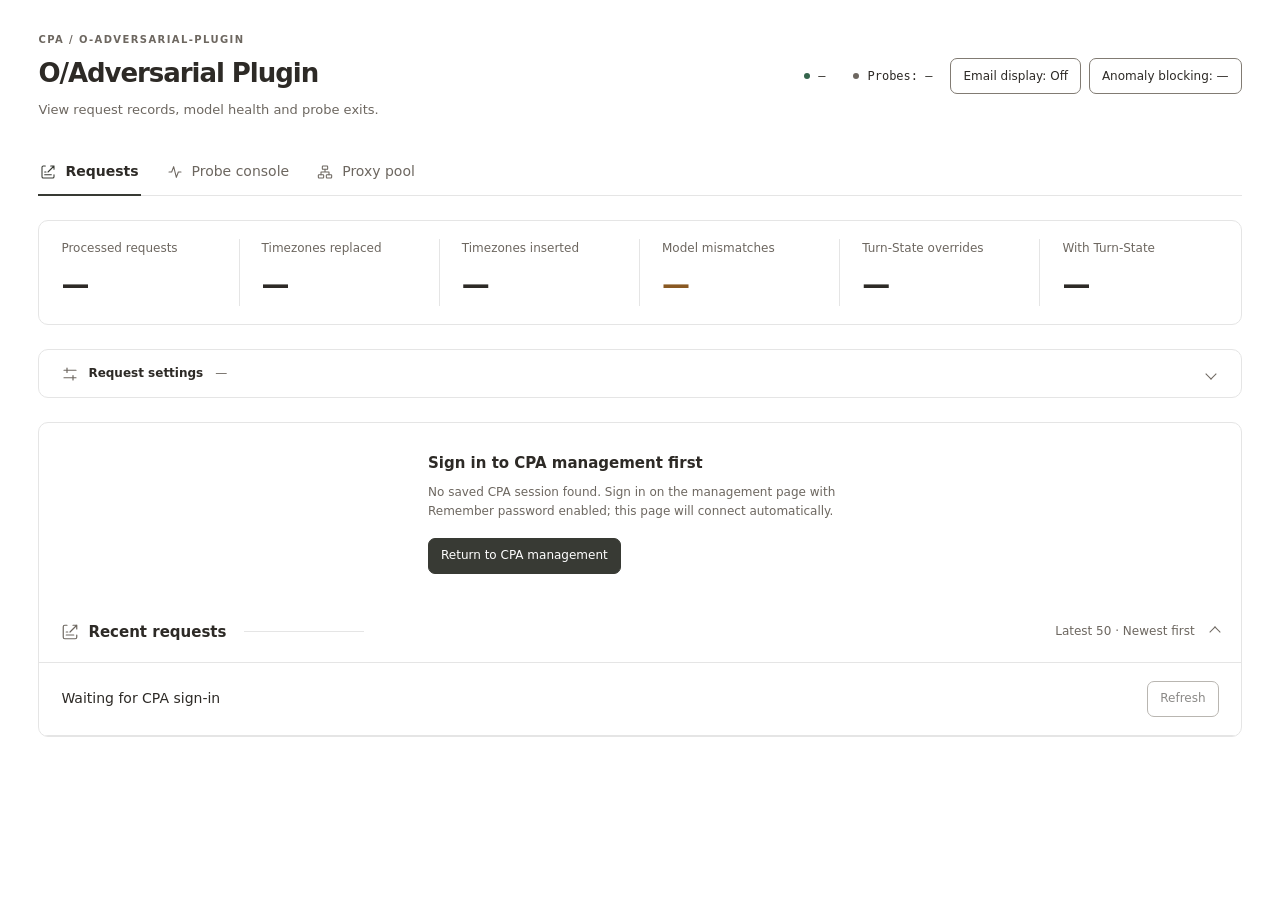
==== commit 48b3c16f: "fix(tickets): verify response learning outcomes Wait for response model confirmation before learning" ====
--- a/src/web/index.html
+++ b/src/web/index.html
@@ -159,6 +159,18 @@
     "响应：{value}":["Response: {value}", "回應：{value}", "Ответ: {value}"],
     "收到 {count} 字节":["Received {count} bytes", "收到 {count} 位元組", "Получено {count} байт"],
     "注入 {count} 字节":["Injected {count} bytes", "注入 {count} 位元組", "Вставлено {count} байт"],
+    "未收到票据":["No response ticket", "未收到票據", "Билет не получен"],
+    "宿主未提供响应票据头":["Host did not expose response ticket headers", "宿主未提供回應票據標頭", "Хост не предоставил заголовок билета ответа"],
+    "票据相同，未更新":["Same active ticket; unchanged", "票據相同，未更新", "Тот же активный билет; без обновления"],
+    "与预备票据相同，未更新":["Same standby ticket; unchanged", "與預備票據相同，未更新", "Тот же резервный билет; без обновления"],
+    "已更新使用中票据":["Active ticket updated", "已更新使用中票據", "Активный билет обновлён"],
+    "已更新预备票据":["Standby ticket updated", "已更新預備票據", "Резервный билет обновлён"],
+    "等待响应模型确认":["Awaiting response model", "等待回應模型確認", "Ожидается модель ответа"],
+    "票据未更新，签发时间未更新":["Ticket unchanged; not newer", "票據未更新，簽發時間未更新", "Билет не обновлён: время выпуска не новее"],
+    "票据已过期，未更新":["Expired ticket; not saved", "票據已過期，未更新", "Билет истёк; не сохранён"],
+    "长度不符合策略，未更新":["Length outside policy; not saved", "長度不符合策略，未更新", "Длина не соответствует правилу; не сохранён"],
+    "模型不一致，未更新":["Model mismatch; not saved", "模型不一致，未更新", "Модель не совпадает; не сохранён"],
+    "账号未确认，未更新":["Account unconfirmed; not saved", "帳號未確認，未更新", "Аккаунт не подтверждён; не сохранён"],
     "未携带":["Not provided", "未攜帶", "Не передан"],
     "请求目标时区":["Request target timezone", "請求目標時區", "Целевой часовой пояс запросов"],
     "请输入有效的 IANA 时区名称":["Enter a valid IANA timezone name", "請輸入有效的 IANA 時區名稱", "Введите корректное имя часового пояса IANA"],
@@ -715,7 +727,8 @@
         const original=record.turn_state_original_length;
         const originalText=original===0?t('未携带'):Number.isInteger(original)&&original>0?t('收到 {count} 字节',{count:original.toLocaleString(locale)}):t('原始长度未知');
         const injected=Number(record.turn_state_injected_length||0);
-        turnstate.textContent=t('请求：{value}',{value:originalText+' → '+(injected>0?t('注入 {count} 字节',{count:injected.toLocaleString(locale)}):'—')});
+        const injection=injected>0?t('注入 {count} 字节',{count:injected.toLocaleString(locale)}):'—';
+        turnstate.textContent=original===0?injection:t('请求：{value}',{value:originalText+' → '+injection});
         const badge=document.createElement('span');badge.className='badge override';badge.textContent=t(record.turn_state_override==='applied-config'?'已覆写（配置值）':'已覆写');turnstate.append(badge);
       }else if(record.turn_state_response_original_length!=null){
         const original=record.turn_state_original_length;
@@ -728,11 +741,14 @@
         turnstate.title=detail+(record.turn_state_source?('　（'+sourceLabel(record.turn_state_source)+'）'):'');
       }else{turnstate.textContent=t(record.turn_state_override==='skipped-missing'?'请求未携带票据，未覆写':'未观测');turnstate.classList.add('none');}
       if(record.turn_state_override==='skipped-missing'&&record.turn_state_length>0){const notice=document.createElement('div');notice.className='sub';notice.textContent=t('请求未携带票据，未覆写');turnstate.append(notice);}
-      if(!record.degraded_rejected&&(record.turn_state_override==='applied'||record.turn_state_override==='applied-config'||record.turn_state_response_original_length!=null)){
-        const received=record.turn_state_response_original_length??(['response','stream'].includes(record.turn_state_source)?record.turn_state_length:null);
+      if(!record.degraded_rejected&&(record.turn_state_override==='applied'||record.turn_state_override==='applied-config'||record.turn_state_response_original_length!=null||record.turn_state_response_status)){
+        const received=record.turn_state_response_original_length??(!record.turn_state_response_status&&['response','stream'].includes(record.turn_state_source)?record.turn_state_length:null);
         const injected=record.turn_state_response_injected_length||0;
         let value=Number.isInteger(received)&&received>0?t('收到 {count} 字节',{count:received.toLocaleString(locale)}):t('未观测');
         if(injected>0)value+=' → '+t('注入 {count} 字节',{count:injected.toLocaleString(locale)});
+        const outcomes={'missing':'未收到票据','headers-unavailable':'宿主未提供响应票据头','same-active':'票据相同，未更新','same-candidate':'与预备票据相同，未更新','updated-active':'已更新使用中票据','updated-candidate':'已更新预备票据','awaiting-model':'等待响应模型确认','older':'票据未更新，签发时间未更新','expired':'票据已过期，未更新','invalid-length':'长度不符合策略，未更新','model-mismatch':'模型不一致，未更新','account-unavailable':'账号未确认，未更新','exempt':'不检测'};
+        const outcome=outcomes[record.turn_state_response_status];
+        if(outcome)value=received>0?value+' · '+t(outcome):t(outcome);
         const response=document.createElement('div');response.className='sub';response.textContent=t('响应：{value}',{value});turnstate.append(response);
       }
       if(record.turn_state_override==='account-unavailable'||record.turn_state_override==='account-baseline-unavailable'){const notice=document.createElement('span');notice.className='badge state-warn';notice.textContent=t(record.turn_state_override==='account-unavailable'?'未注入：账号未识别':'未注入：此账号无有效票据');turnstate.append(notice);}
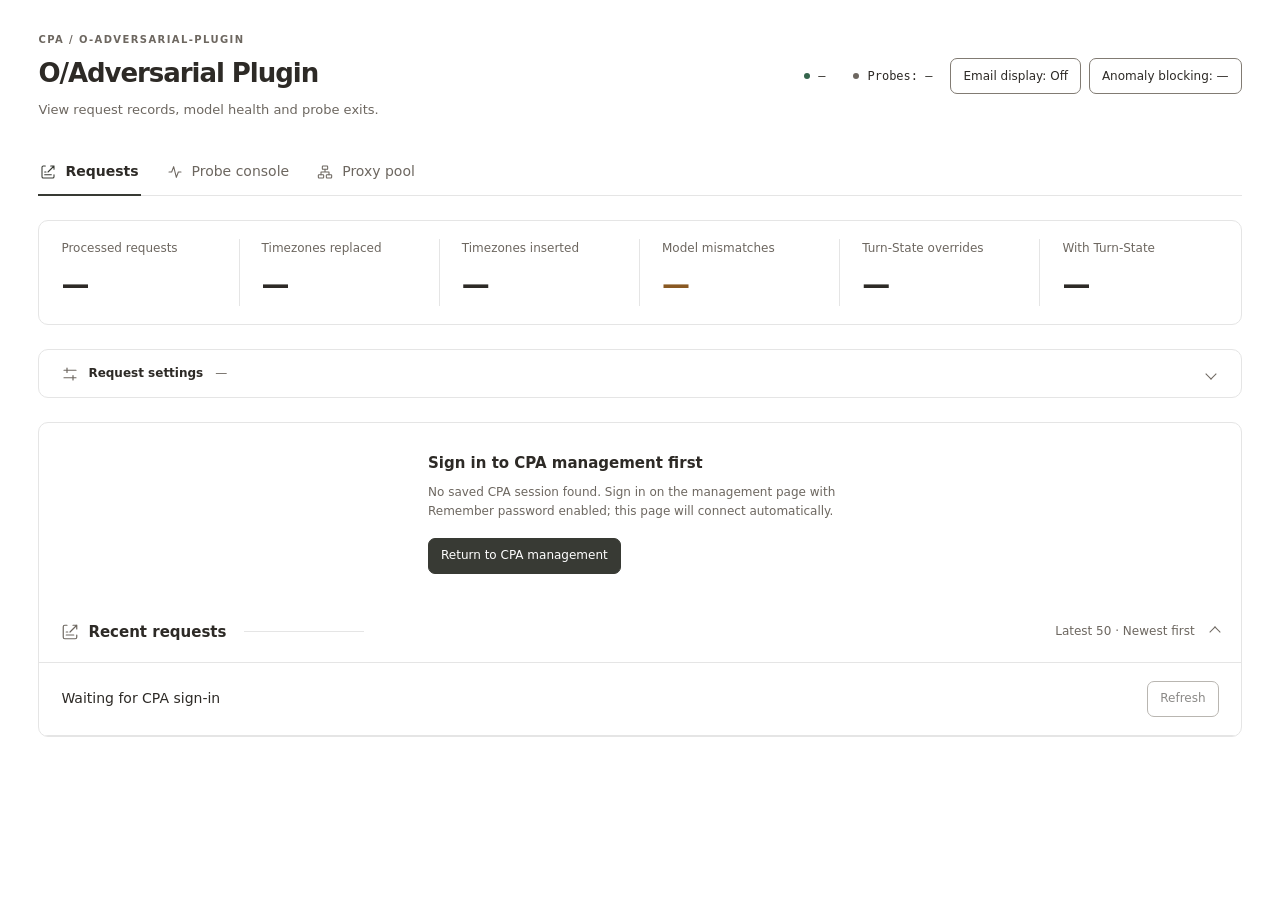
==== commit d43282a1: "fix: 修复额度误判与到期续期，整合账号凭证隔离和健康分组（1.5.48）" ====
--- a/src/web/index.html
+++ b/src/web/index.html
@@ -85,6 +85,15 @@
       <div class="card"><div class="label"><span data-i18n="探测成功 / 总探测">探测成功 / 总探测</span></div><div class="number" id="probe-counts">—</div></div>
       <div class="card"><div class="label"><span data-i18n="最近探测活动">最近探测活动</span></div><div class="number" id="probe-activity">—</div></div>
     </section>
+    <details class="panel probe-records" id="account-routing-panel" open>
+      <summary class="toolbar"><h2 class="section-heading"><svg class="section-icon" viewBox="0 0 24 24" fill="none" stroke="currentColor" stroke-width="1.6" stroke-linecap="round" stroke-linejoin="round" aria-hidden="true" focusable="false"><path d="M4 6h16M4 12h10M4 18h7"/><path d="m15 15 3 3 4-5"/></svg><span data-i18n="实验性账号健康路由">实验性账号健康路由</span></h2><span class="probe-note" id="account-routing-note" data-i18n="只读监测">只读监测</span></summary>
+      <div class="table-wrap" tabindex="0" role="region" aria-label="账号与模型健康状态，可横向滚动" data-i18n-aria-label="账号与模型健康状态，可横向滚动"><table>
+        <caption id="account-routing-count"></caption>
+        <thead><tr><th data-i18n="账号标识">账号标识</th><th data-i18n="模型族">模型族</th><th data-i18n="健康状态">健康状态</th><th data-i18n="状态长度">状态长度</th><th data-i18n="账号票据剩余">账号票据剩余</th><th data-i18n="最近观测（UTC+8）">最近观测（UTC+8）</th><th data-i18n="冷却 / 原因">冷却 / 原因</th></tr></thead>
+        <tbody id="account-routing-rows"></tbody>
+      </table></div>
+      <div class="footer"><span data-i18n="仅展示脱敏账号标识及探测、业务观测结果，不展示凭据。">仅展示脱敏账号标识及探测、业务观测结果，不展示凭据。</span><span data-i18n="同优先级内路由 · 全部冷却时回退 CPA 原调度">同优先级内路由 · 全部冷却时回退 CPA 原调度</span></div>
+    </details>
     <section class="panel">
       <div class="toolbar"><h2 class="section-heading"><svg class="section-icon" viewBox="0 0 24 24" fill="none" stroke="currentColor" stroke-width="1.6" stroke-linecap="round" stroke-linejoin="round" aria-hidden="true" focusable="false"><path d="m12 3 8 3v6c0 5-8 9-8 9s-8-4-8-9V6l8-3Z"/><path d="m8 12 3 3 5-6"/></svg><span><span data-i18n="模型健康状态">模型健康状态</span></span></h2><div class="actions"><button id="round-start" type="button" class="primary" title="启用自动预备并开始一轮探测：跳过健康值仍充裕或已备好接班值的模型；所有任务串行执行" data-i18n-title="启用自动预备并开始一轮探测：跳过健康值仍充裕或已备好接班值的模型；所有任务串行执行"><span data-i18n="开始探测">开始探测</span></button><button id="round-stop" type="button" title="取消本轮排队和在途探测，在下一个尝试边界生效；保持自动预备原状态，临近到期时仍可再次探测" data-i18n-title="取消本轮排队和在途探测，在下一个尝试边界生效；保持自动预备原状态，临近到期时仍可再次探测"><span data-i18n="停止当前轮">停止当前轮</span></button><button id="all-stop" type="button" title="取消所有探测并停止自动预备；重启后保持停止，直到再次点击开始探测；已获得的健康值保留" data-i18n-title="取消所有探测并停止自动预备；重启后保持停止，直到再次点击开始探测；已获得的健康值保留"><span data-i18n="停止全部">停止全部</span></button><span id="probe-times" class="probe-note">—</span></div></div>
       <details class="probe-settings" id="probe-settings">
@@ -145,6 +154,53 @@
 <script>
   // UI message -> [English, Traditional Chinese, Russian]. Simplified Chinese is the key.
   const messages={
+    "仅展示脱敏账号标识及探测、业务观测结果，不展示凭据。":["Shows masked account IDs and observations only, never credentials.","僅顯示去識別化帳號與觀測結果，不顯示憑據。","Только обезличенные аккаунты и результаты наблюдений, без учётных данных."],
+    "同优先级内路由 · 全部冷却时回退 CPA 原调度":["Routing within priority · CPA fallback when all accounts cool down","同優先級內路由 · 全部冷卻時回退 CPA 原排程","Маршрутизация в рамках приоритета · При охлаждении всех аккаунтов используется CPA"],
+    "{accounts} 个账号 · {records} 条模型记录":["{accounts} accounts · {records} model records","{accounts} 個帳號 · {records} 條模型記錄","Аккаунтов: {accounts} · Записей моделей: {records}"],
+    "实验性账号健康路由":["Experimental account health routing","實驗性帳號健康路由","Экспериментальная маршрутизация аккаунтов"],
+    "只读监测":["Read-only monitoring","唯讀監測","Мониторинг без изменений"],
+    "账号与模型健康状态，可横向滚动":["Account and model health, horizontally scrollable","帳號與模型健康狀態，可橫向捲動","Состояние аккаунтов и моделей, горизонтальная прокрутка"],
+    "账号标识":["Account ID","帳號識別碼","Идентификатор аккаунта"],
+    "模型族":["Model family","模型族","Семейство моделей"],
+    "健康状态":["Health status","健康狀態","Состояние"],
+    "账号票据剩余":["Account state remaining","帳號票據剩餘","Оставшийся срок состояния"],
+    "最近观测（UTC+8）":["Last observed (UTC+8)","最近觀測（UTC+8）","Последнее наблюдение (UTC+8)"],
+    "冷却 / 原因":["Cooldown / reason","冷卻 / 原因","Ожидание / причина"],
+    "会话守卫关闭":["Session guard off","工作階段守衛關閉","Защита сессии выключена"],
+    "会话守卫观测":["Session guard observing","工作階段守衛觀測","Наблюдение за сессиями"],
+    "会话守卫执行":["Session guard enforcing","工作階段守衛執行","Защита сессии включена"],
+    "异账号 {count}（替换 {replaced} / 剥离 {stripped}）":["Foreign states {count} (replaced {replaced} / stripped {stripped})","異帳號 {count}（替換 {replaced} / 移除 {stripped}）","Чужие состояния: {count} (заменено {replaced} / удалено {stripped})"],
+    "配置错误：{error}":["Configuration error: {error}","設定錯誤：{error}","Ошибка конфигурации: {error}"],
+    "路由已开启 · State 与 TTL 按账号隔离":["Routing enabled · account-scoped state and TTL","路由已開啟 · State 與 TTL 依帳號隔離","Маршрутизация включена · состояние и TTL по аккаунтам"],
+    "只读监测 · 路由未开启":["Read-only monitoring · routing disabled","唯讀監測 · 路由未開啟","Мониторинг · маршрутизация выключена"],
+    "最近 {kind}":["Latest {kind}","最近 {kind}","Последнее: {kind}"],
+    "账号 {account}":["Account {account}","帳號 {account}","Аккаунт {account}"],
+    "来源 {owner}":["Owner {owner}","來源 {owner}","Владелец {owner}"],
+    "指纹 {fingerprint}":["Fingerprint {fingerprint}","指紋 {fingerprint}","Отпечаток {fingerprint}"],
+    "铸造账号 {owner}":["Issuing account {owner}","簽發帳號 {owner}","Выдавший аккаунт {owner}"],
+    "健康":["Healthy","健康","Исправен"],
+    "票据到期 · 待重探":["State expired · awaiting probe","票據到期 · 待重探","Срок истёк · ожидается проверка"],
+    "待重新探测":["Awaiting another probe","待重新探測","Ожидается повторная проверка"],
+    "续期已尝试 · 可手动重探":["Renewal attempted · manual retry available","續期已嘗試 · 可手動重探","Продление выполнено · можно повторить вручную"],
+    "业务异常":["Business anomaly","業務異常","Аномалия рабочего запроса"],
+    "鉴权失败":["Authentication failed","驗證失敗","Ошибка авторизации"],
+    "额度已用完":["Quota exhausted","額度已用完","Квота исчерпана"],
+    "请求限流":["Rate limited","請求限流","Ограничение частоты запросов"],
+    "账号暂不可用":["Account temporarily unavailable","帳號暫不可用","Аккаунт временно недоступен"],
+    "无法读取当前账号清单，历史状态暂不展示。":["Current account inventory unavailable; historical states are hidden.","無法讀取目前帳號清單，暫不顯示歷史狀態。","Текущий список аккаунтов недоступен; история скрыта."],
+    "暂无已启用账号的健康记录。":["No health records for enabled accounts.","暫無已啟用帳號的健康記錄。","Нет записей состояния включённых аккаунтов."],
+    "瞬时失败":["Transient failure","暫時失敗","Временный сбой"],
+    "待观察":["Awaiting observation","待觀察","Ожидается наблюдение"],
+    "冷却 {duration}":["Cooldown {duration}","冷卻 {duration}","Ожидание {duration}"],
+    "探测记录：{reason}":["Probe evidence: {reason}","探測記錄：{reason}","Результат проверки: {reason}"],
+    "尚无账号级使用记录。完成一次 Codex 请求后，这里会按脱敏 AuthID 展示健康证据。":["No account usage yet. Completed Codex requests appear here with masked account IDs.","尚無帳號使用記錄。完成 Codex 請求後會顯示去識別化帳號的健康證據。","Записей пока нет. Завершённые запросы Codex появятся с обезличенными ID аккаунтов."],
+    "账号票据":["Account state","帳號票據","Состояние аккаунта"],
+    "异账号已替换":["Foreign state replaced","異帳號已替換","Чужое состояние заменено"],
+    "异账号已剥离":["Foreign state stripped","異帳號已移除","Чужое состояние удалено"],
+    "同账号来源":["Same-account source","同帳號來源","Источник этого аккаунта"],
+    "异账号来源":["Other-account source","異帳號來源","Источник другого аккаунта"],
+    "异模型来源":["Other-model source","異模型來源","Источник другой модели"],
+    "来源未知":["Unknown source","來源未知","Источник неизвестен"],
     "请求未携带票据，未覆写":["No request ticket; not overwritten", "請求未攜帶票據，未覆寫", "В запросе нет билета; без перезаписи"],
     "请求设置":["Request settings", "請求設定", "Настройки запросов"],
     "{ready}/{count} 账号可用":["{ready}/{count} accounts ready", "{ready}/{count} 帳號可用", "Доступно аккаунтов: {ready}/{count}"],
@@ -719,7 +775,10 @@
       cell(tr,original.length?original.join('、'):t('无'),original.length?'':'none');
       const target=cell(tr,'');const code=document.createElement('code');code.textContent=record.target;target.append(code);
       const action=cell(tr,'');
-      if(record.degraded_rejected){const badge=document.createElement('span');badge.className='badge probe-fail';badge.textContent=t('降智已拦截');badge.title=t('请求因模型疑似风控降智被插件拦截（HTTP 403）');action.append(badge);}
+      const rejectionLabels={quota_exhausted:'额度已用完',rate_limited:'请求限流',account_auth_error:'鉴权失败',account_temporarily_unavailable:'账号暂不可用'};
+      const availability=record.quota_status||record.rejection_kind;
+      if(rejectionLabels[availability]){const badge=document.createElement('span');badge.className='badge state-warn';badge.textContent=t(rejectionLabels[availability]);action.append(badge);}
+      else if(record.degraded_rejected){const badge=document.createElement('span');badge.className='badge probe-fail';badge.textContent=t('降智已拦截');badge.title=t('请求因模型疑似风控降智被插件拦截（HTTP 403）');action.append(badge);}
       else{const badge=document.createElement('span');badge.className='badge '+record.action;badge.textContent=t(labels[record.action]||record.action);action.append(badge);}
       const turnstate=cell(tr,'','turnstate');
       if(record.degraded_rejected){turnstate.textContent=t('未发往上游');turnstate.classList.add('none');}
@@ -752,6 +811,15 @@
         const response=document.createElement('div');response.className='sub';response.textContent=t('响应：{value}',{value});turnstate.append(response);
       }
       if(record.turn_state_override==='account-unavailable'||record.turn_state_override==='account-baseline-unavailable'){const notice=document.createElement('span');notice.className='badge state-warn';notice.textContent=t(record.turn_state_override==='account-unavailable'?'未注入：账号未识别':'未注入：此账号无有效票据');turnstate.append(notice);}
+      if(['session-foreign-replaced','session-foreign-stripped'].includes(record.turn_state_override)){const badge=document.createElement('span');badge.className='badge state-warn';badge.textContent=t(record.turn_state_override==='session-foreign-replaced'?'异账号已替换':'异账号已剥离');turnstate.append(badge);}
+      if(record.turn_state_provenance){
+        const provenance=document.createElement('span');
+        const labels={'same-account':'同账号来源','foreign-account':'异账号来源','foreign-model':'异模型来源','unknown':'来源未知'};
+        provenance.className='badge '+(record.turn_state_provenance==='same-account'?'state-ok':'state-warn');
+        provenance.textContent=t(labels[record.turn_state_provenance]||record.turn_state_provenance);
+        provenance.title=t('指纹 {fingerprint}',{fingerprint:record.turn_state_fingerprint||'—'});
+        turnstate.append(provenance);
+      }
       if(record.trace_id) tr.title='Trace ID: '+record.trace_id;
       fragment.append(tr);
     }
@@ -759,9 +827,55 @@
     el('rows').replaceChildren(fragment);el('auth-notice').classList.add('hidden');el('results').classList.remove('hidden');
     renderProbe(override.probe);
     renderPool(override.probe);
+    renderAccountRouting(data.account_routing||{},override.session_guard||{});
     setMessage('refresh-note',()=>t('每 5 秒刷新'));setMessage('status',()=>t('已复用 CPA 登录 · 插件 v{version}',{version:data.version}));
   }
-
+  function renderAccountRouting(routing,guard){
+    routing=routing||{};
+    guard=guard||{};
+    const accounts=Array.isArray(routing.accounts)?routing.accounts:[];
+    const groups=new Map();
+    for(const item of accounts){const key=item.account||'—';if(!groups.has(key))groups.set(key,[]);groups.get(key).push(item);}
+    el('account-routing-count').textContent=t('{accounts} 个账号 · {records} 条模型记录',{accounts:groups.size,records:accounts.length});
+    const enabled=routing.enabled===true&&!routing.error;
+    const note=el('account-routing-note');
+    const guardModes={off:'会话守卫关闭',observe:'会话守卫观测',enforce:'会话守卫执行'};
+    const guardText=t(guardModes[guard.mode]||'会话守卫观测');
+    const guardCounts=guard.enabled?(' · '+t('异账号 {count}（替换 {replaced} / 剥离 {stripped}）',{count:Number(guard.foreign_observed||0),replaced:Number(guard.foreign_replaced||0),stripped:Number(guard.foreign_stripped||0)})):'';
+    note.textContent=(routing.error?t('配置错误：{error}',{error:routing.error}):t(enabled?'路由已开启 · State 与 TTL 按账号隔离':'只读监测 · 路由未开启'))+' · '+guardText+guardCounts;
+    note.title='';
+    if(guard.last_decision){const last=guard.last_decision;note.title=[t('最近 {kind}',{kind:last.kind||'—'}),last.account?t('账号 {account}',{account:last.account}):'',last.owner?t('来源 {owner}',{owner:last.owner}):'',last.fingerprint?t('指纹 {fingerprint}',{fingerprint:last.fingerprint}):''].filter(Boolean).join(' · ');}
+    note.className='probe-note'+(routing.error?' settings-error':'');
+    if(routing.inventory_available===false){note.textContent=t('无法读取当前账号清单，历史状态暂不展示。');note.className='probe-note settings-error';}
+    const frag=document.createDocumentFragment();
+    for(const [account,items] of groups){
+    for(const [index,item] of items.entries()){
+      const tr=document.createElement('tr');
+      if(index===0){const identity=cell(tr,account,'model');identity.setAttribute('rowspan',String(items.length));identity.style.verticalAlign='top';}
+      cell(tr,item.model||'—');
+      const state=cell(tr,'','ttl-cell');
+      const badge=document.createElement('span');
+      const healthy=item.state==='healthy';
+      badge.className='badge '+(healthy?'state-ok':['expired','probe_pending','quota_exhausted','rate_limited',''].includes(item.state||'')?'state-warn':'state-fail');
+      const labels={healthy:'健康',expired:'票据到期 · 待重探',probe_pending:'待重新探测',quota_exhausted:'额度已用完',rate_limited:'请求限流',degraded:'业务异常',auth_error:'鉴权失败',transient_failure:'瞬时失败'};
+      badge.textContent=t(item.renewal_attempted&&['expired','probe_pending'].includes(item.state)?'续期已尝试 · 可手动重探':labels[item.state]||'待观察');state.append(badge);
+      cell(tr,item.last_state_length?String(item.last_state_length)+' B':'—',item.last_state_length?'':'none');
+      cell(tr,item.healthy_until?remainingText(item.healthy_until):'—',item.healthy_until?'time':'none');
+      cell(tr,item.observed_at?fmtBeijing(item.observed_at):'—','time');
+      const detail=cell(tr,'','ttl-cell');
+      const until=item.cooldown_until?new Date(item.cooldown_until).getTime():0;
+      if(until>Date.now()){
+        const seconds=Math.max(0,Math.floor((until-Date.now())/1000));
+        const cooling=document.createElement('span');cooling.className='badge state-warn';cooling.textContent=t('冷却 {duration}',{duration:fmtDuration(seconds)});detail.append(cooling);
+      }
+      const reason=document.createElement('div');reason.className='sub';reason.textContent=item.last_reason||'—';detail.append(reason);
+      if(item.probe_reason){const hint=document.createElement('div');hint.className='sub';hint.textContent=t('探测记录：{reason}',{reason:item.probe_reason});detail.append(hint);}
+      frag.append(tr);
+    }
+    }
+    if(!accounts.length){const tr=document.createElement('tr');const empty=routing.inventory_available===false?'无法读取当前账号清单，历史状态暂不展示。':routing.inventory_available===true?'暂无已启用账号的健康记录。':'尚无账号级使用记录。完成一次 Codex 请求后，这里会按脱敏 AuthID 展示健康证据。';const td=cell(tr,t(empty),'empty');td.colSpan=7;frag.append(tr);}
+    el('account-routing-rows').replaceChildren(frag);
+  }
   function renderPool(probe){
     probe=probe||{};
     const items=probe.proxies_state||[];
